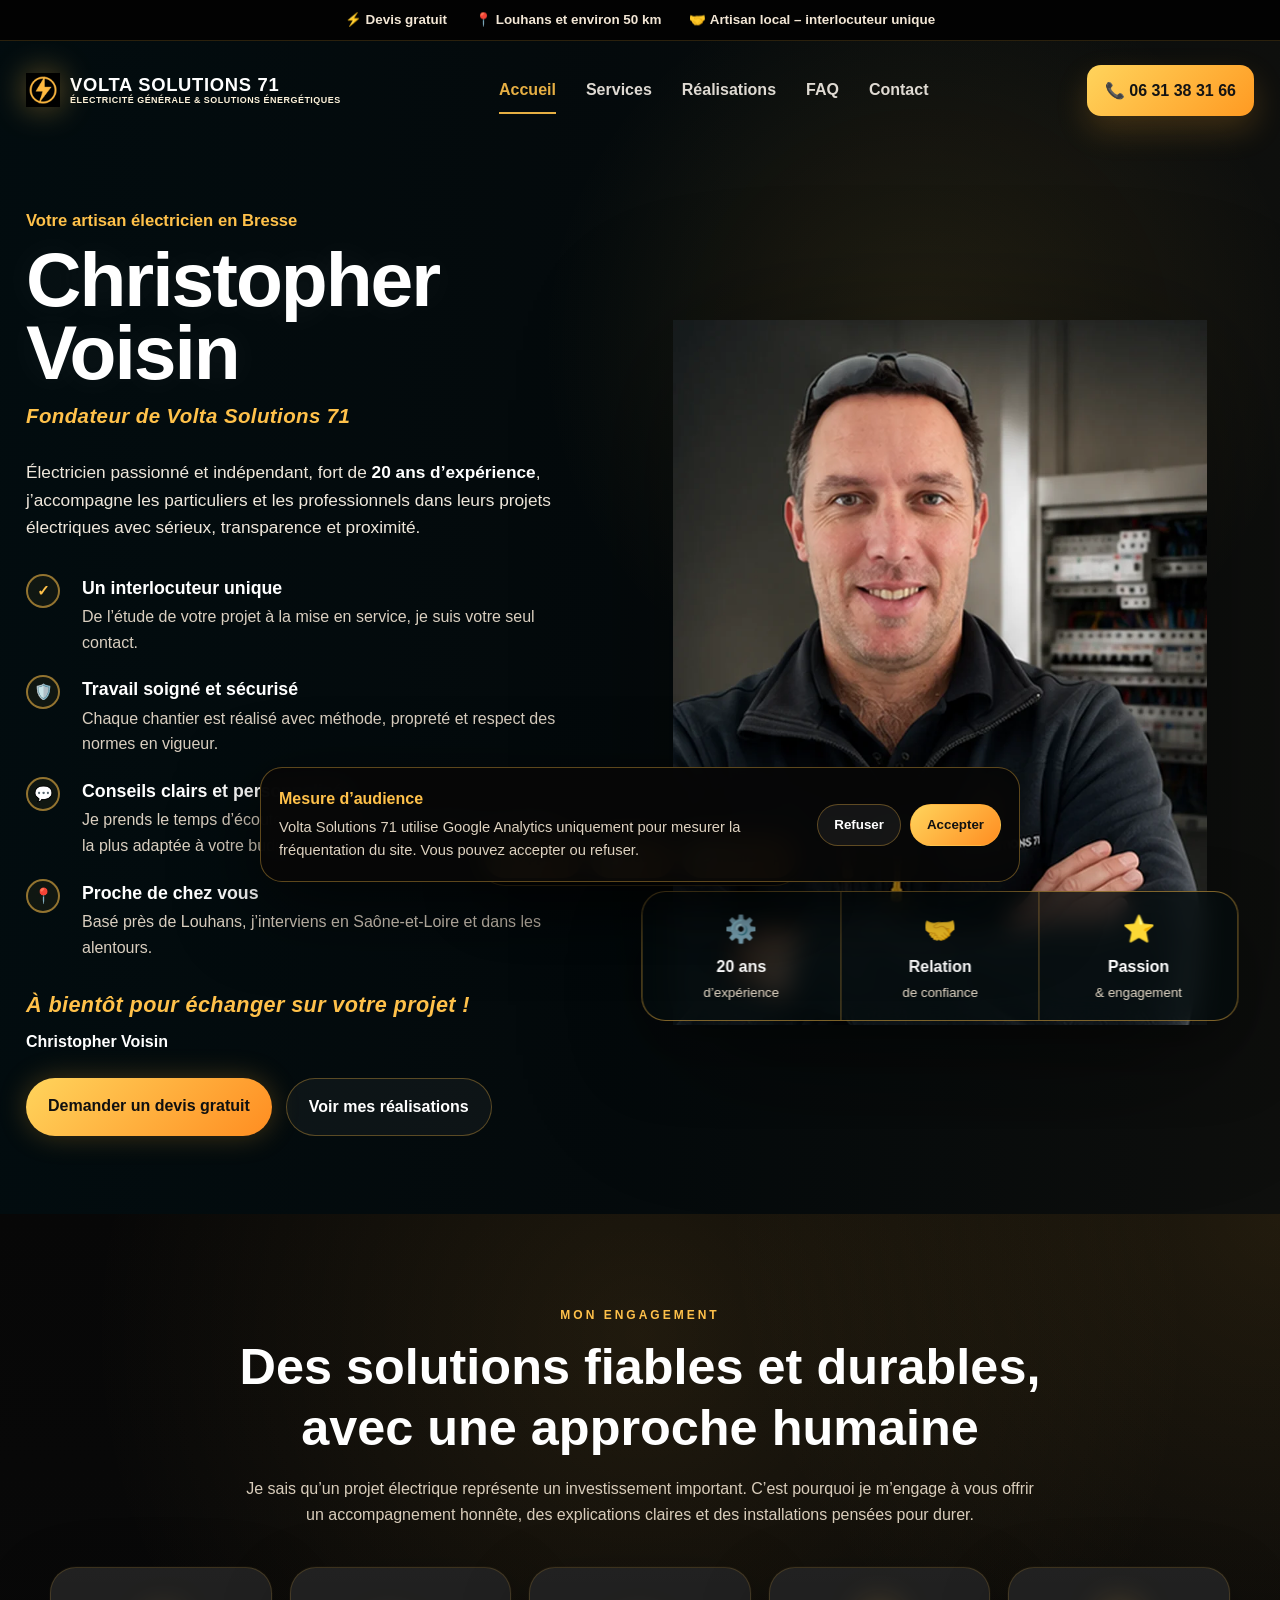
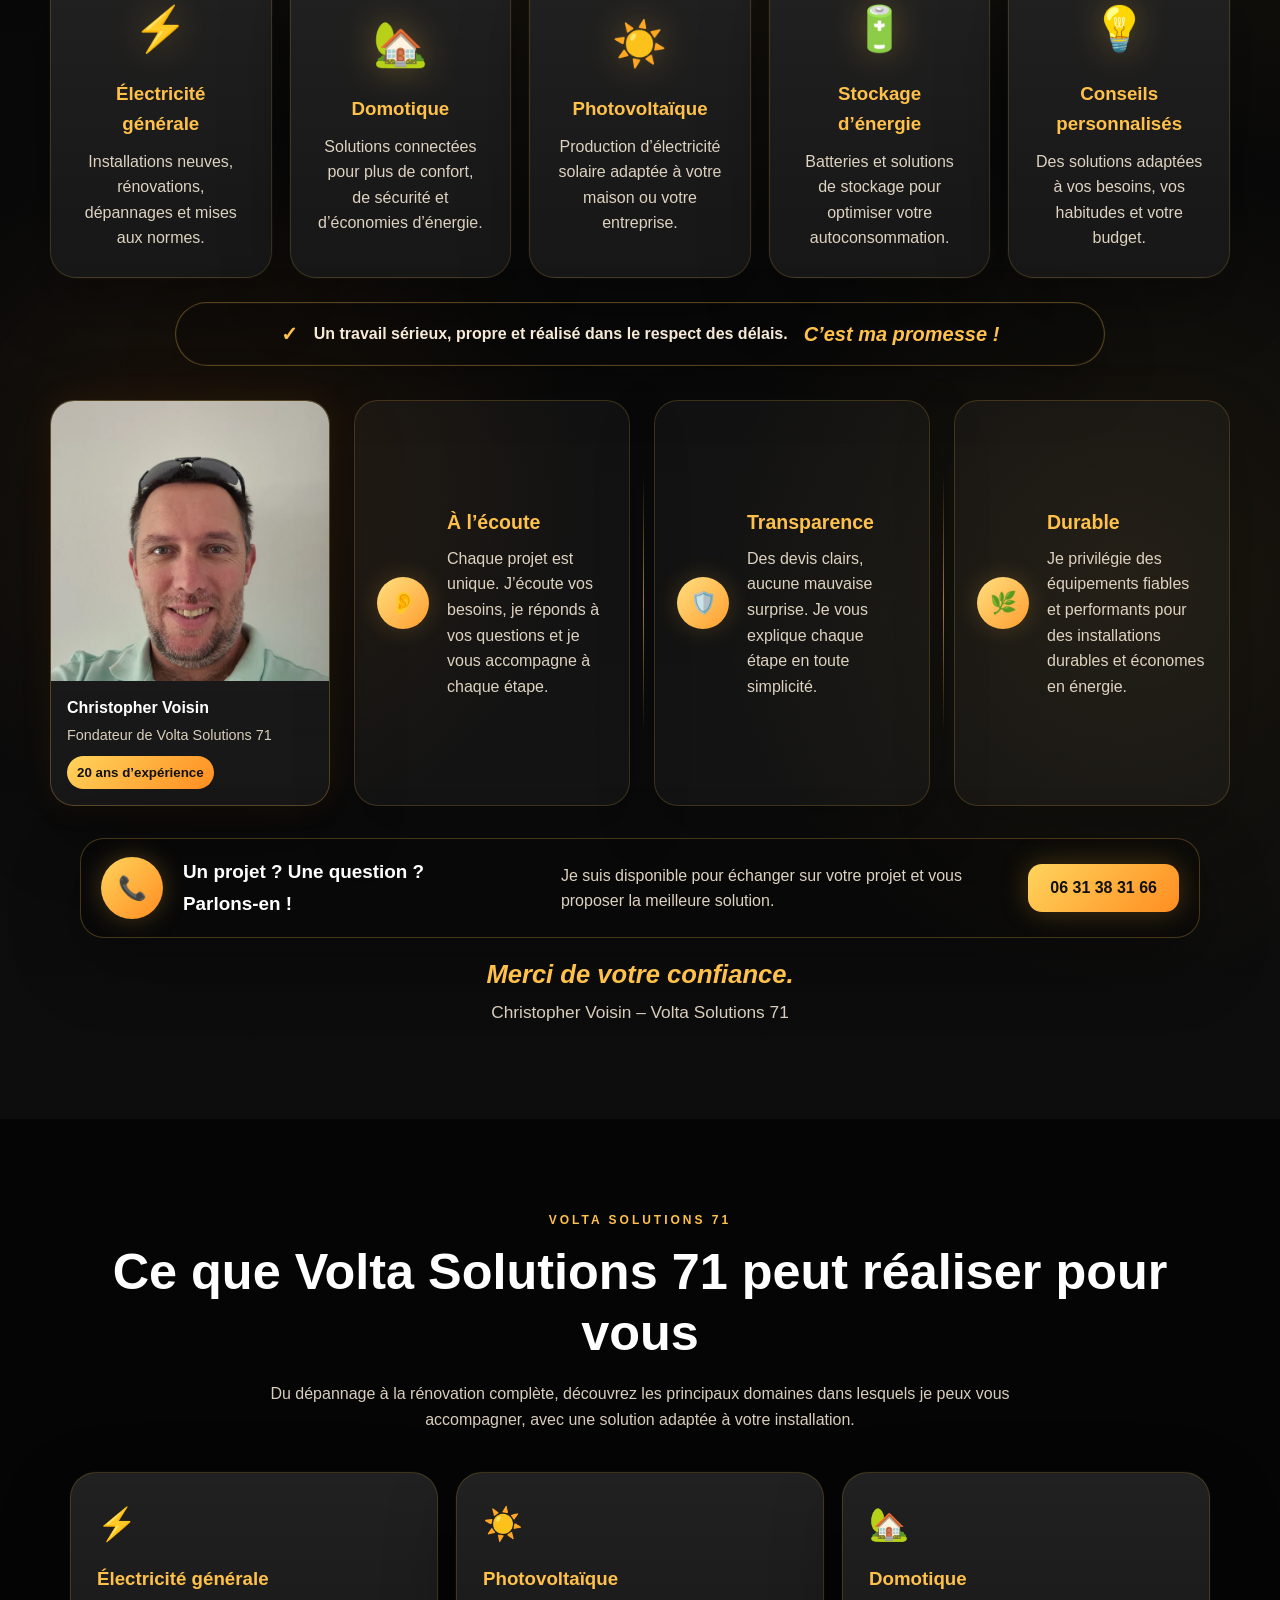
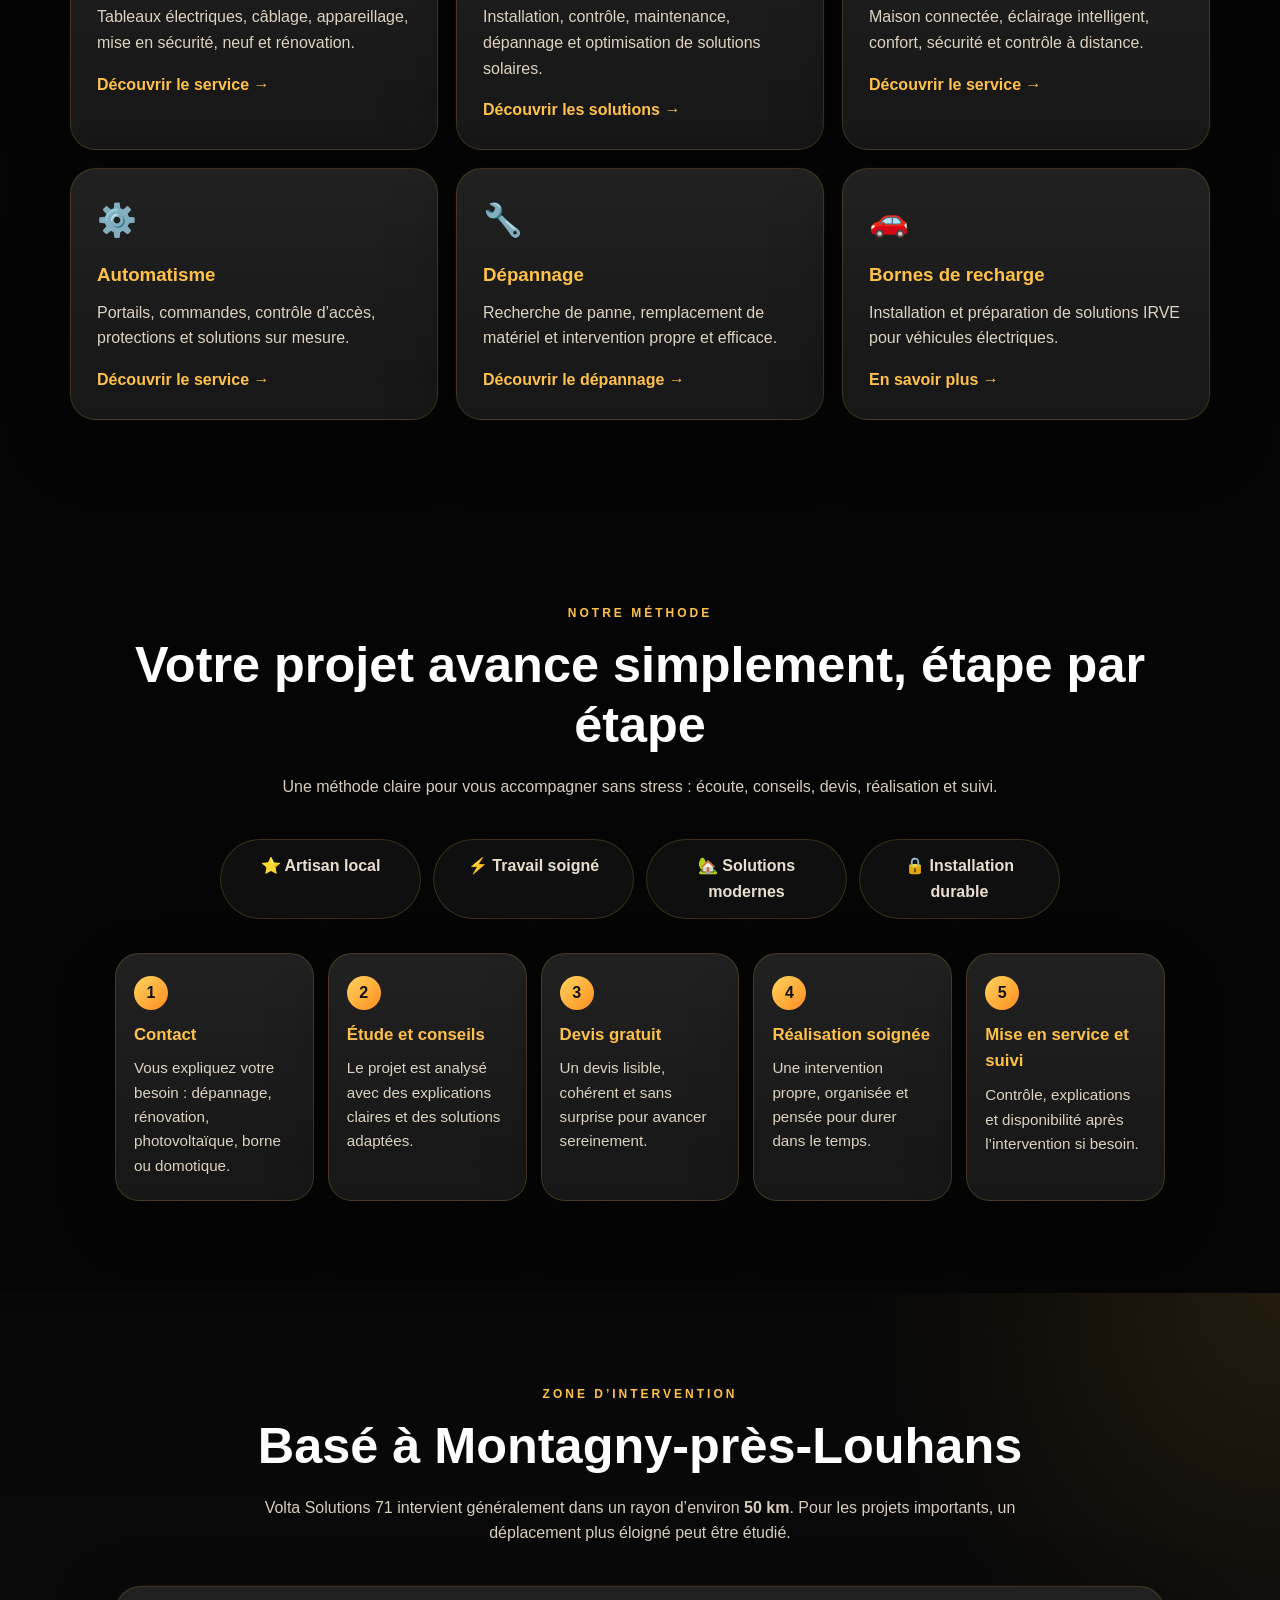
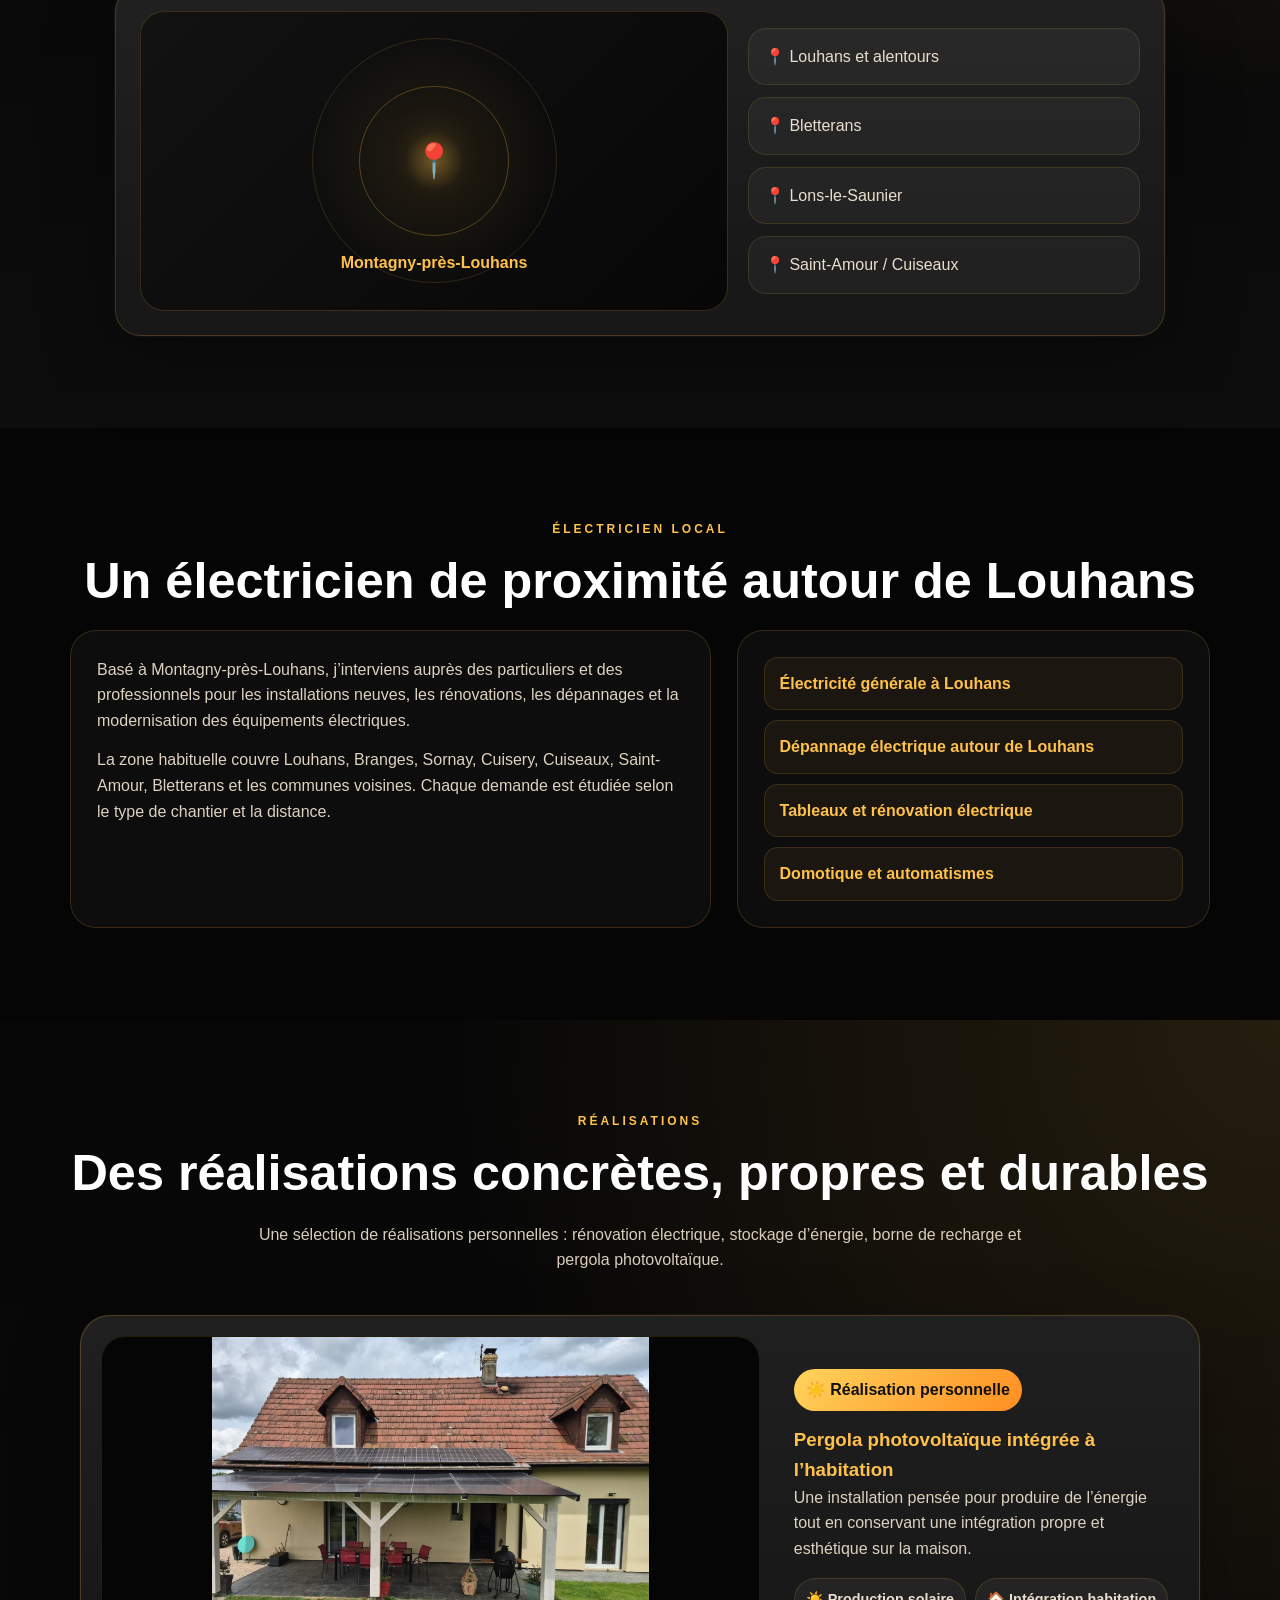
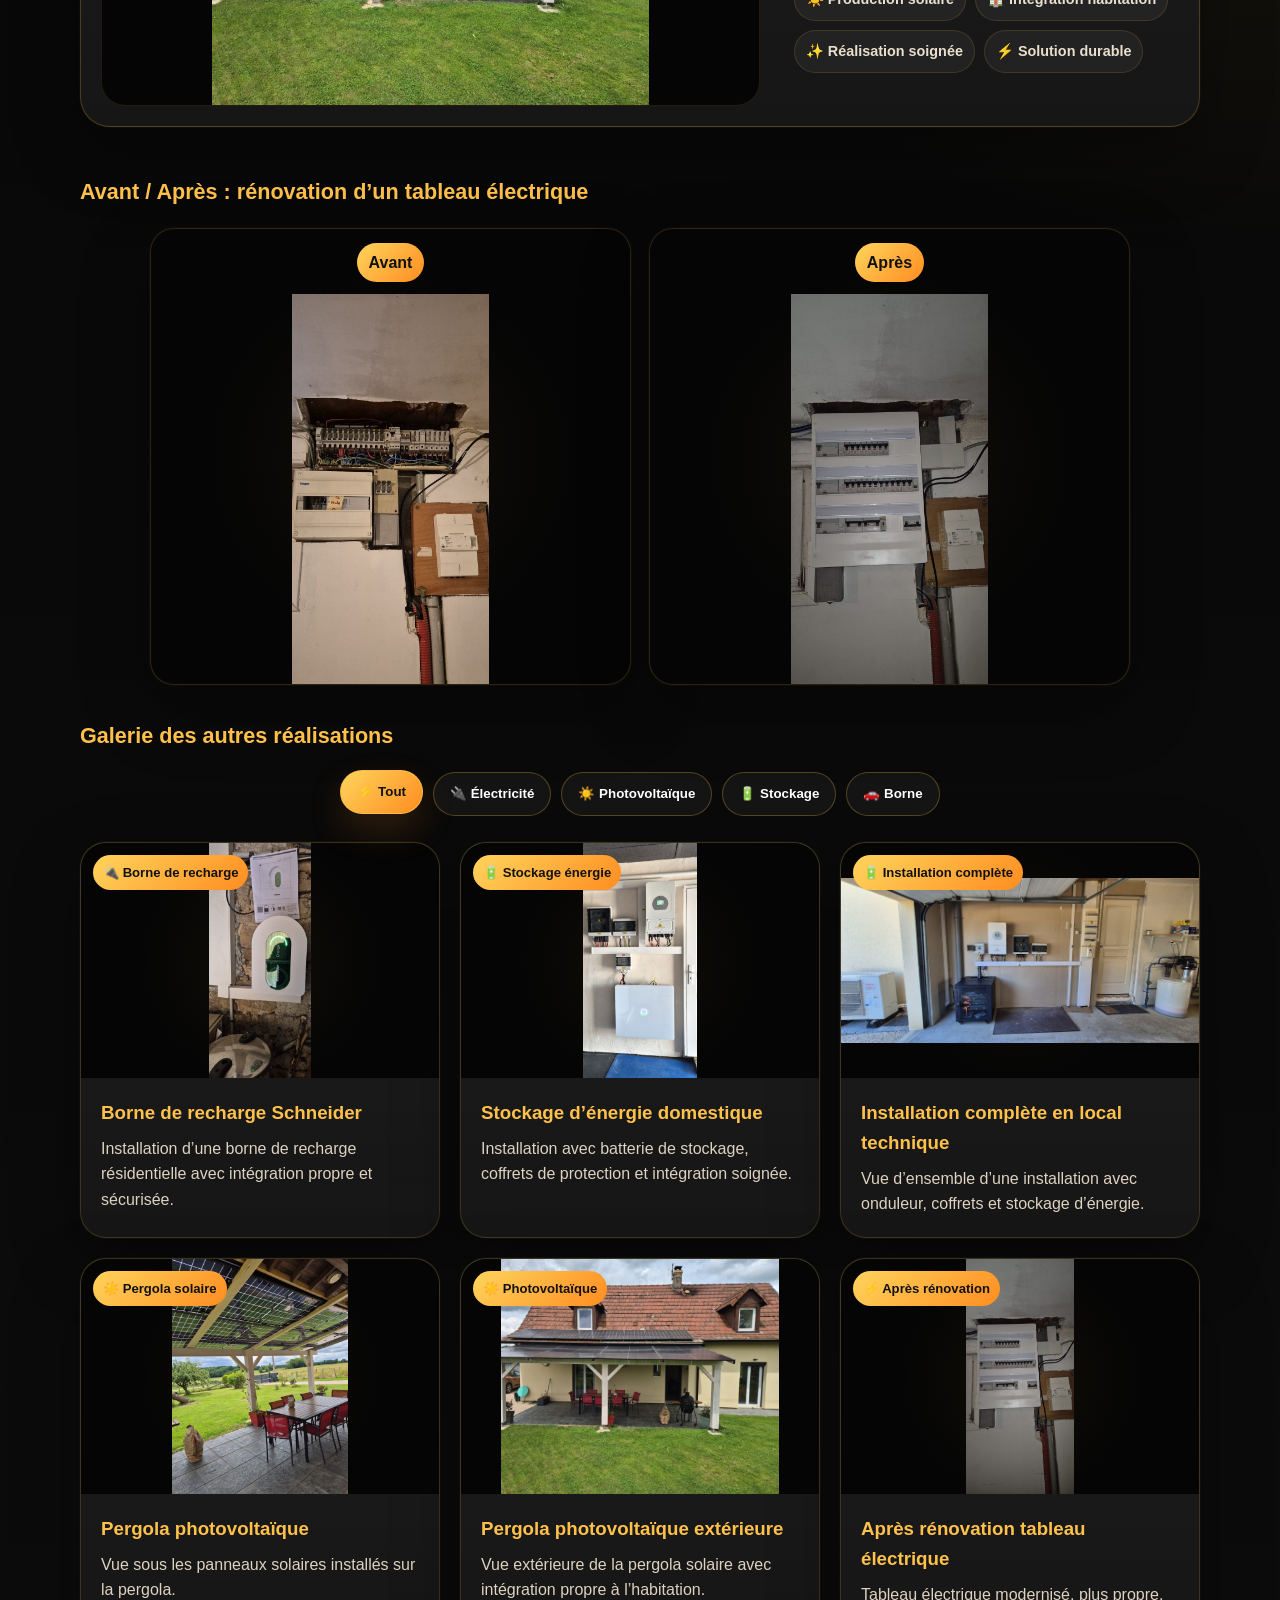
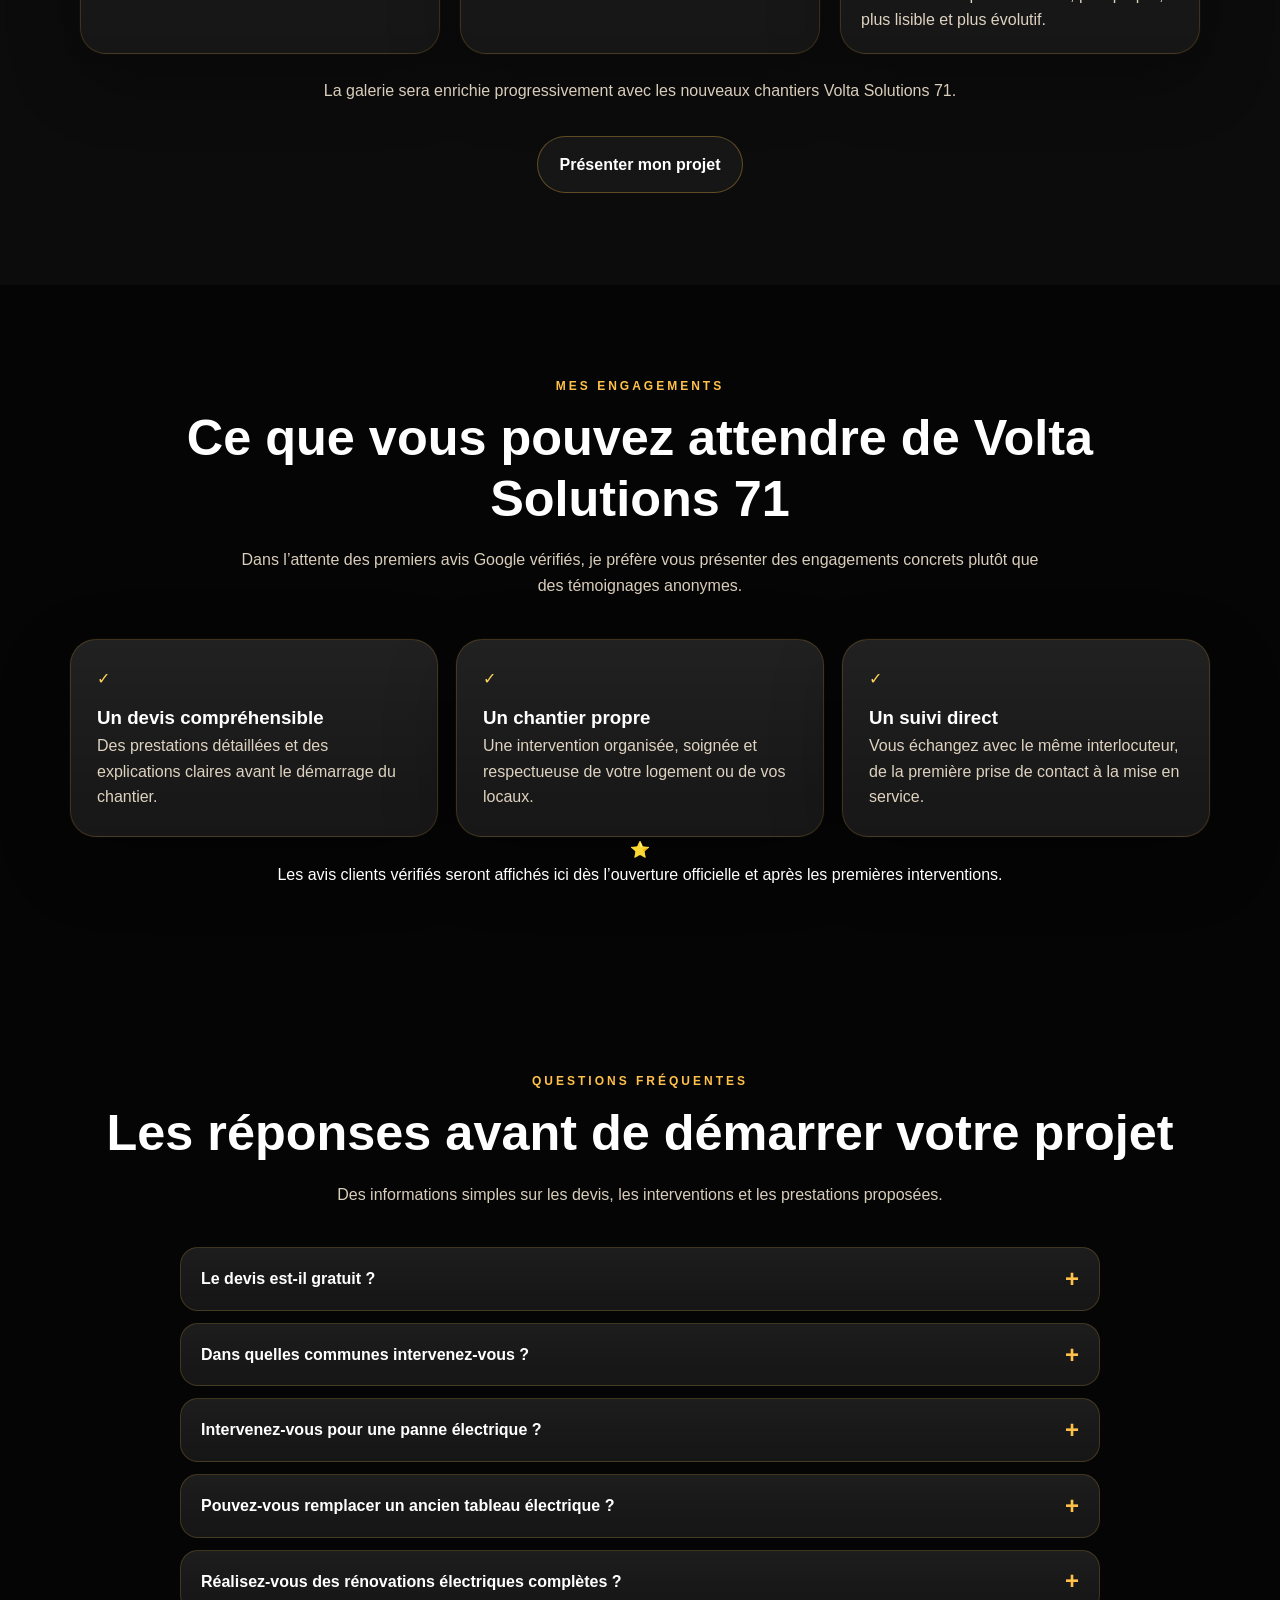
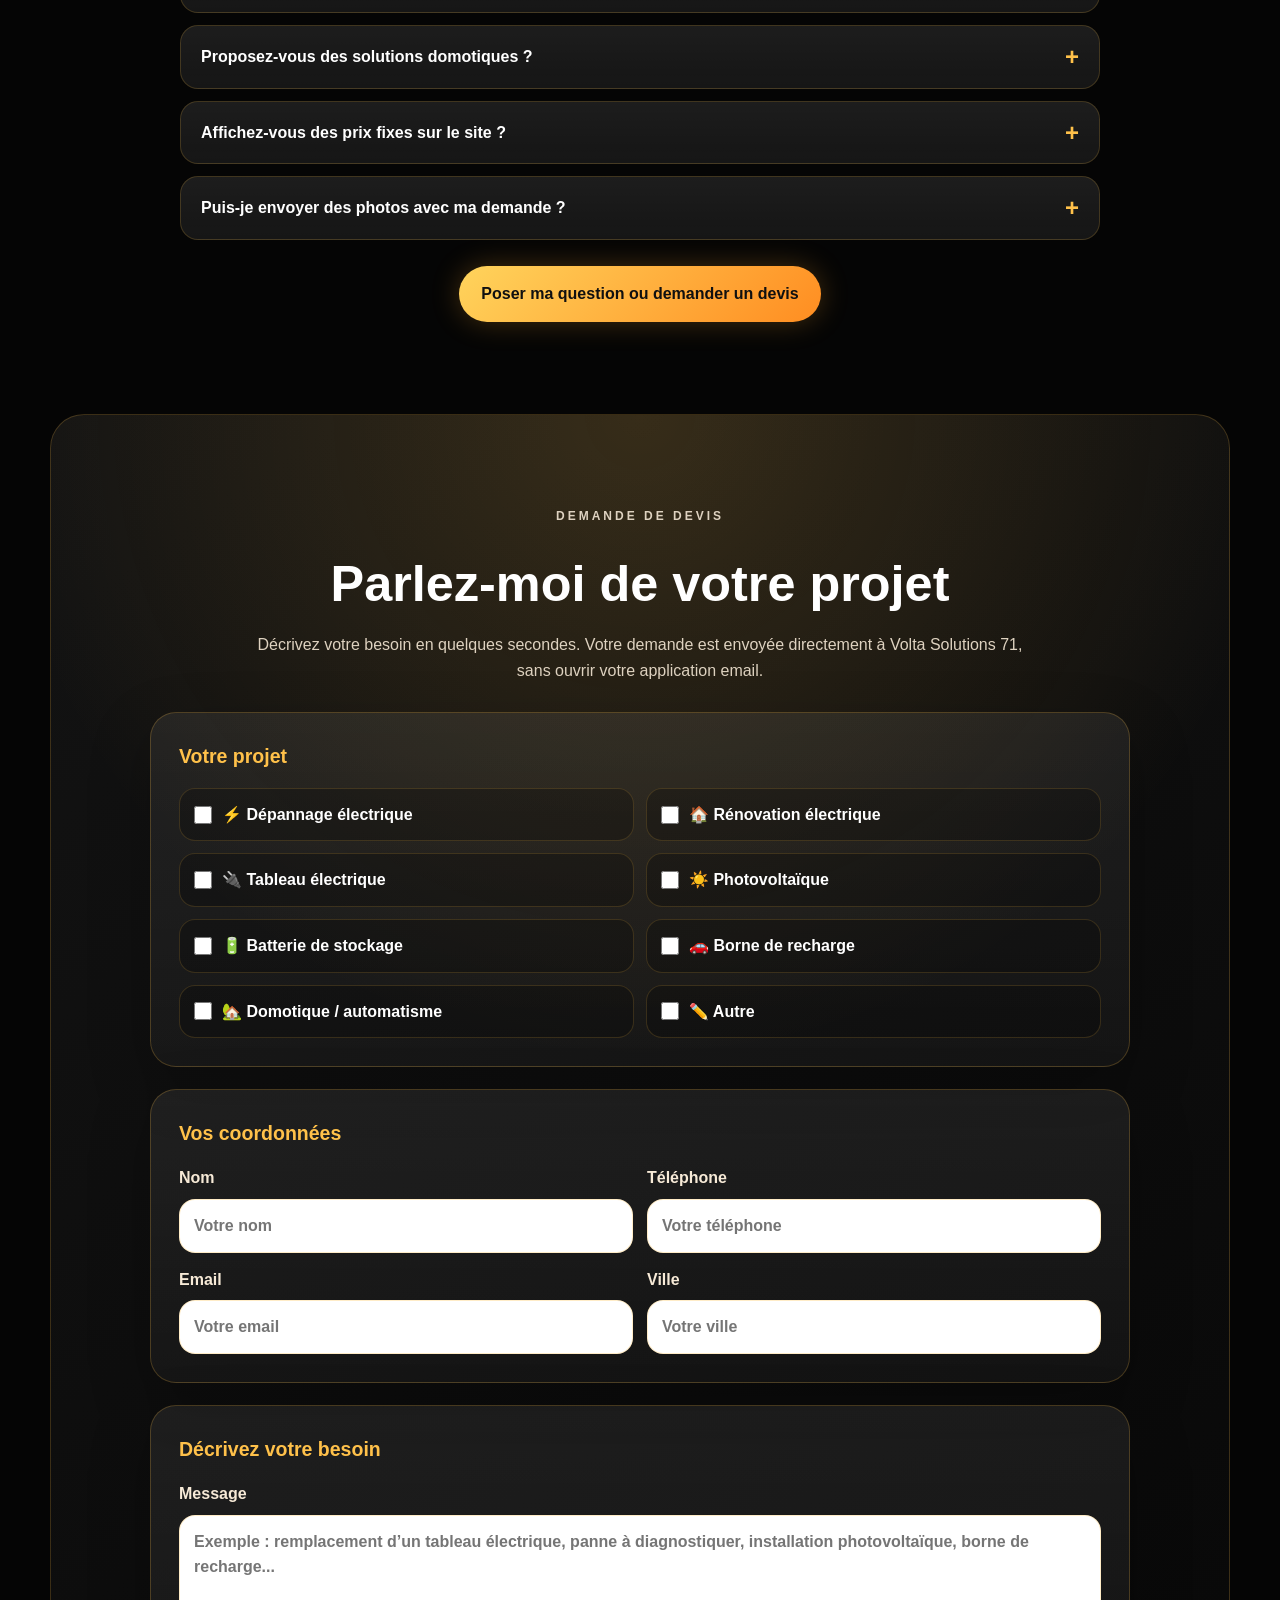
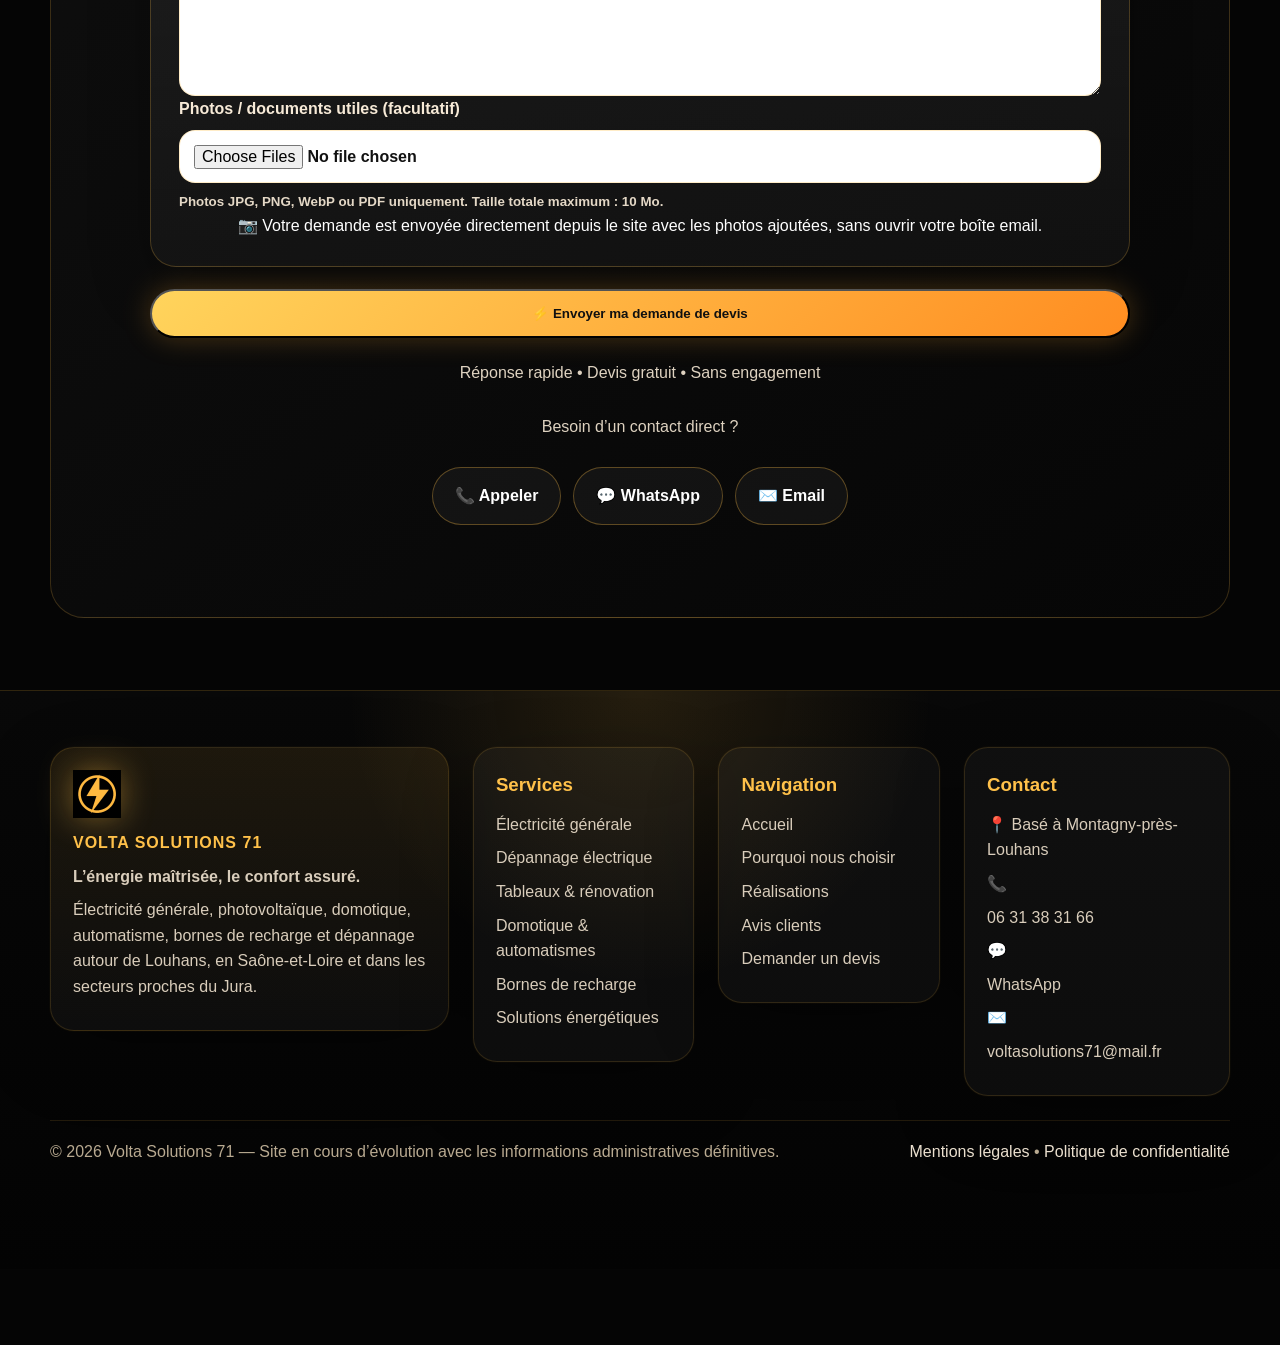
==== index.html @ 7a32e048 "V5.5" ====
<!DOCTYPE html>

<html lang="fr">
<head>

<meta charset="utf-8"/>
<meta content="width=device-width, initial-scale=1.0" name="viewport"/>
<title>Électricien à Louhans | Volta Solutions 71</title>
<meta content="Volta Solutions 71, artisan électricien près de Louhans : dépannage, rénovation, tableaux électriques, domotique, automatismes et solutions énergétiques. Devis gratuit dans un rayon d’environ 50 km." name="description"/>
<link href="https://voltasolutions71.fr/" rel="canonical"/>
<meta content="index, follow" name="robots"/>

<meta content="Christopher Voisin - Volta Solutions 71" name="author"/>
<meta content="Volta Solutions 71 | Électricien à Louhans, photovoltaïque, domotique &amp; IRVE" property="og:title"/>
<meta content="Électricité générale, dépannage, photovoltaïque, stockage d’énergie, domotique et bornes de recharge autour de Louhans, en Saône-et-Loire et secteurs proches du Jura." property="og:description"/>
<meta content="website" property="og:type"/>
<meta content="https://voltasolutions71.fr/" property="og:url"/>
<meta content="https://voltasolutions71.fr/favicon.png" property="og:image"/>
<meta content="summary_large_image" name="twitter:card"/>
<meta content="Volta Solutions 71 | Électricien à Louhans" name="twitter:title"/>
<meta content="Électricité générale, dépannage, photovoltaïque, domotique et bornes de recharge IRVE en Saône-et-Loire." name="twitter:description"/>

<link href="favicon.png" rel="icon" type="image/png"/>
<link href="style.css" rel="stylesheet"/>
<!-- Google tag (gtag.js) - Consent Mode v2 -->
<script>
    window.dataLayer = window.dataLayer || [];
    function gtag(){dataLayer.push(arguments);}
    gtag('consent', 'default', {
      'analytics_storage': 'denied',
      'ad_storage': 'denied',
      'ad_user_data': 'denied',
      'ad_personalization': 'denied',
      'wait_for_update': 500
    });
  </script>
<script async="" src="https://www.googletagmanager.com/gtag/js?id=G-HGPQYC1PJX"></script>
<script>
    gtag('js', new Date());
    gtag('config', 'G-HGPQYC1PJX', { 'anonymize_ip': true });
  </script>
<script type="application/ld+json">{
  "@context": "https://schema.org",
  "@graph": [
    {
      "@type": "WebSite",
      "@id": "https://voltasolutions71.fr/#website",
      "url": "https://voltasolutions71.fr/",
      "name": "Volta Solutions 71",
      "inLanguage": "fr-FR"
    },
    {
      "@type": "Electrician",
      "@id": "https://voltasolutions71.fr/#business",
      "name": "Volta Solutions 71",
      "url": "https://voltasolutions71.fr/",
      "image": "https://voltasolutions71.fr/favicon.png",
      "logo": "https://voltasolutions71.fr/favicon.png",
      "founder": {
        "@type": "Person",
        "name": "Christopher Voisin"
      },
      "description": "Artisan électricien basé à Montagny-près-Louhans, spécialisé en électricité générale, dépannage, rénovation, tableaux électriques, domotique, automatismes et solutions énergétiques.",
      "telephone": "+33631383166",
      "email": "voltasolutions71@mail.fr",
      "priceRange": "€€",
      "address": {
        "@type": "PostalAddress",
        "streetAddress": "305 chemin de la Ripe Pageault",
        "postalCode": "71500",
        "addressLocality": "Montagny-près-Louhans",
        "addressRegion": "Bourgogne-Franche-Comté",
        "addressCountry": "FR"
      },
      "areaServed": [
        {
          "@type": "City",
          "name": "Louhans"
        },
        {
          "@type": "City",
          "name": "Montagny-près-Louhans"
        },
        {
          "@type": "City",
          "name": "Branges"
        },
        {
          "@type": "City",
          "name": "Sornay"
        },
        {
          "@type": "City",
          "name": "Cuisery"
        },
        {
          "@type": "City",
          "name": "Cuiseaux"
        },
        {
          "@type": "City",
          "name": "Saint-Amour"
        },
        {
          "@type": "City",
          "name": "Bletterans"
        }
      ],
      "knowsAbout": [
        "Électricité générale",
        "Dépannage électrique",
        "Rénovation électrique",
        "Tableau électrique",
        "Domotique",
        "Automatisme",
        "Solutions énergétiques"
      ]
    }
  ]
}</script><script type="application/ld+json">{
  "@context": "https://schema.org",
  "@type": "FAQPage",
  "mainEntity": [
    {
      "@type": "Question",
      "name": "Le devis est-il gratuit ?",
      "acceptedAnswer": {
        "@type": "Answer",
        "text": "Oui. Après un premier échange et, lorsque c’est nécessaire, une visite sur place, je prépare un devis détaillé et sans engagement."
      }
    },
    {
      "@type": "Question",
      "name": "Dans quelles communes intervenez-vous ?",
      "acceptedAnswer": {
        "@type": "Answer",
        "text": "Je suis basé à Montagny-près-Louhans et j’interviens généralement dans un rayon d’environ 50 km, notamment vers Louhans, Branges, Sornay, Cuisery, Cuiseaux, Saint-Amour et Bletterans."
      }
    },
    {
      "@type": "Question",
      "name": "Intervenez-vous pour une panne électrique ?",
      "acceptedAnswer": {
        "@type": "Answer",
        "text": "Oui, selon mes disponibilités et la nature de la panne. Un premier échange téléphonique permet de comprendre la situation et de définir le niveau d’urgence."
      }
    },
    {
      "@type": "Question",
      "name": "Pouvez-vous remplacer un ancien tableau électrique ?",
      "acceptedAnswer": {
        "@type": "Answer",
        "text": "Oui. Le remplacement est précédé d’un contrôle de l’installation afin d’identifier les protections, circuits et éventuelles anomalies à traiter."
      }
    },
    {
      "@type": "Question",
      "name": "Réalisez-vous des rénovations électriques complètes ?",
      "acceptedAnswer": {
        "@type": "Answer",
        "text": "Oui, pour une maison, un appartement ou des locaux professionnels. Le projet peut inclure le tableau, les circuits, l’éclairage, les prises et les équipements de commande."
      }
    },
    {
      "@type": "Question",
      "name": "Proposez-vous des solutions domotiques ?",
      "acceptedAnswer": {
        "@type": "Answer",
        "text": "Oui. Les solutions sont choisies selon vos besoins : éclairage, volets, chauffage, sécurité, contrôle à distance ou automatismes."
      }
    },
    {
      "@type": "Question",
      "name": "Affichez-vous des prix fixes sur le site ?",
      "acceptedAnswer": {
        "@type": "Answer",
        "text": "Non, car le coût dépend de l’état de l’installation, de l’accessibilité, du matériel choisi et du temps nécessaire. Le devis permet d’obtenir un montant précis et adapté au chantier."
      }
    },
    {
      "@type": "Question",
      "name": "Puis-je envoyer des photos avec ma demande ?",
      "acceptedAnswer": {
        "@type": "Answer",
        "text": "Oui. Le formulaire permet de joindre des photos ou un PDF afin de faciliter la première analyse de votre projet."
      }
    }
  ]
}</script></head>
<body><div aria-label="Informations utiles" class="top-trust-strip"><span>⚡ Devis gratuit</span><span>📍 Louhans et environ 50 km</span><span>🤝 Artisan local – interlocuteur unique</span></div>
<header class="hero hero-human" id="accueil">
<nav class="navbar navbar-human">
<a aria-label="Accueil Volta Solutions 71" class="brand-link brand-human" href="#accueil">
<img alt="" class="nav-logo" src="favicon.png"/>
<span>
<strong>Volta Solutions 71</strong>
<small>Électricité générale &amp; solutions énergétiques</small>
</span>
</a>
<div aria-label="Navigation principale" class="nav-menu"><a class="active" href="#accueil">Accueil</a><a href="#services">Services</a><a href="#realisations">Réalisations</a><a href="#faq">FAQ</a><a href="#devis">Contact</a></div>
<a class="nav-phone" href="tel:0631383166">📞 06 31 38 31 66</a>
</nav>
<div class="hero-human-grid">
<div class="hero-human-text">
<p class="hero-kicker">Votre artisan électricien en Bresse</p>
<h1 class="hero-title"><span>Christopher</span> <span>Voisin</span></h1>
<p class="hero-signature">Fondateur de Volta Solutions 71</p>
<p class="hero-intro">
        Électricien passionné et indépendant, fort de <strong>20 ans d’expérience</strong>, j’accompagne
        les particuliers et les professionnels dans leurs projets électriques avec sérieux, transparence et proximité.
      </p>
<div class="hero-points">
<article>
<span>✓</span>
<div>
<h3>Un interlocuteur unique</h3>
<p>De l’étude de votre projet à la mise en service, je suis votre seul contact.</p>
</div>
</article>
<article>
<span>🛡️</span>
<div>
<h3>Travail soigné et sécurisé</h3>
<p>Chaque chantier est réalisé avec méthode, propreté et respect des normes en vigueur.</p>
</div>
</article>
<article>
<span>💬</span>
<div>
<h3>Conseils clairs et personnalisés</h3>
<p>Je prends le temps d’écouter vos besoins et de proposer la solution la plus adaptée à votre budget.</p>
</div>
</article>
<article>
<span>📍</span>
<div>
<h3>Proche de chez vous</h3>
<p>Basé près de Louhans, j’interviens en Saône-et-Loire et dans les alentours.</p>
</div>
</article>
</div>
<p class="hero-handwritten">À bientôt pour échanger sur votre projet !</p>
<strong class="hero-name">Christopher Voisin</strong>
<div class="hero-buttons hero-buttons-human">
<a class="btn primary" href="#devis">Demander un devis gratuit</a>
<a class="btn secondary" href="#realisations">Voir mes réalisations</a>
</div>
</div>
<div aria-label="Photo de Christopher Voisin, fondateur de Volta Solutions 71" class="hero-human-visual">
<picture>
<source srcset="christopher-voisin-pro.webp" type="image/webp"/>
<img alt="Christopher Voisin, électricien et fondateur de Volta Solutions 71" src="christopher-voisin-pro.jpg"/>
</picture>
<div class="hero-stats">
<div><span>⚙️</span><strong>20 ans</strong><small>d’expérience</small></div>
<div><span>🤝</span><strong>Relation</strong><small>de confiance</small></div>
<div><span>⭐</span><strong>Passion</strong><small>&amp; engagement</small></div>
</div>
</div>
</div>
</header>
<main>
<section class="section why-section engagement-section" id="pourquoi">
<p class="section-kicker">Mon engagement</p>
<h2>Des solutions fiables et durables,<br/>avec une approche humaine</h2>
<p class="section-text">
    Je sais qu’un projet électrique représente un investissement important. C’est pourquoi je m’engage à vous offrir un accompagnement honnête, des explications claires et des installations pensées pour durer.
  </p>
<div class="why-grid engagement-services">
<article class="why-card">
<span>⚡</span>
<h3>Électricité générale</h3>
<p>Installations neuves, rénovations, dépannages et mises aux normes.</p>
</article>
<article class="why-card">
<span>🏡</span>
<h3>Domotique</h3>
<p>Solutions connectées pour plus de confort, de sécurité et d’économies d’énergie.</p>
</article>
<article class="why-card">
<span>☀️</span>
<h3>Photovoltaïque</h3>
<p>Production d’électricité solaire adaptée à votre maison ou votre entreprise.</p>
</article>
<article class="why-card">
<span>🔋</span>
<h3>Stockage d’énergie</h3>
<p>Batteries et solutions de stockage pour optimiser votre autoconsommation.</p>
</article>
<article class="why-card">
<span>💡</span>
<h3>Conseils personnalisés</h3>
<p>Des solutions adaptées à vos besoins, vos habitudes et votre budget.</p>
</article>
</div>
<div class="engagement-promise">
<span>✓</span>
<strong>Un travail sérieux, propre et réalisé dans le respect des délais.</strong>
<em>C’est ma promesse !</em>
</div>
<div class="engagement-human-row">
<figure class="engagement-photo-card">
<picture>
<source srcset="christopher-voisin-engagement.webp" type="image/webp"/>
<img alt="Christopher Voisin, fondateur de Volta Solutions 71" loading="lazy" src="christopher-voisin-engagement.jpg"/>
</picture>
<figcaption>
<strong>Christopher Voisin</strong>
<span>Fondateur de Volta Solutions 71</span>
<small>20 ans d’expérience</small>
</figcaption>
</figure>
<article class="engagement-value">
<span>👂</span>
<div>
<h3>À l’écoute</h3>
<p>Chaque projet est unique. J’écoute vos besoins, je réponds à vos questions et je vous accompagne à chaque étape.</p>
</div>
</article>
<article class="engagement-value">
<span>🛡️</span>
<div>
<h3>Transparence</h3>
<p>Des devis clairs, aucune mauvaise surprise. Je vous explique chaque étape en toute simplicité.</p>
</div>
</article>
<article class="engagement-value">
<span>🌿</span>
<div>
<h3>Durable</h3>
<p>Je privilégie des équipements fiables et performants pour des installations durables et économes en énergie.</p>
</div>
</article>
</div>
<div class="engagement-cta">
<div class="engagement-call-icon">📞</div>
<div class="engagement-cta-title">
<strong>Un projet ? Une question ?</strong>
<span>Parlons-en !</span>
</div>
<p>Je suis disponible pour échanger sur votre projet et vous proposer la meilleure solution.</p>
<a href="tel:0631383166">06 31 38 31 66</a>
</div>
<p class="engagement-signature"><em>Merci de votre confiance.</em><br/><span>Christopher Voisin – Volta Solutions 71</span></p>
</section>
<section class="section" id="services">
<p class="section-kicker">Volta Solutions 71</p>
<h2>Ce que Volta Solutions 71 peut réaliser pour vous</h2>
<p class="section-text">
    Du dépannage à la rénovation complète, découvrez les principaux domaines dans lesquels je peux vous accompagner, avec une solution adaptée à votre installation.
  </p>
<div class="cards">
<article class="card">
<span>⚡</span>
<h3>Électricité générale</h3>
<p>Tableaux électriques, câblage, appareillage, mise en sécurité, neuf et rénovation.</p>
<a class="card-link js-track-service" href="electricite-generale-louhans.html">Découvrir le service →</a></article>
<article class="card">
<span>☀️</span>
<h3>Photovoltaïque</h3>
<p>Installation, contrôle, maintenance, dépannage et optimisation de solutions solaires.</p>
<a class="card-link js-track-service" href="solutions-energetiques-louhans.html">Découvrir les solutions →</a></article>
<article class="card">
<span>🏡</span>
<h3>Domotique</h3>
<p>Maison connectée, éclairage intelligent, confort, sécurité et contrôle à distance.</p>
<a class="card-link js-track-service" href="domotique-automatisme-louhans.html">Découvrir le service →</a></article>
<article class="card">
<span>⚙️</span>
<h3>Automatisme</h3>
<p>Portails, commandes, contrôle d’accès, protections et solutions sur mesure.</p>
<a class="card-link js-track-service" href="domotique-automatisme-louhans.html">Découvrir le service →</a></article>
<article class="card">
<span>🔧</span>
<h3>Dépannage</h3>
<p>Recherche de panne, remplacement de matériel et intervention propre et efficace.</p>
<a class="card-link js-track-service" href="depannage-electrique-louhans.html">Découvrir le dépannage →</a></article>
<article class="card">
<span>🚗</span>
<h3>Bornes de recharge</h3>
<p>Installation et préparation de solutions IRVE pour véhicules électriques.</p>
<a class="card-link js-track-service" href="borne-recharge-louhans.html">En savoir plus →</a></article>
</div>
</section>
<section class="section method-section method-premium" id="methode">
<p class="section-kicker">Notre méthode</p>
<h2>Votre projet avance simplement, étape par étape</h2>
<p class="section-text">
    Une méthode claire pour vous accompagner sans stress : écoute, conseils, devis, réalisation et suivi.
  </p>
<div class="method-highlights">
<div>⭐ Artisan local</div>
<div>⚡ Travail soigné</div>
<div>🏡 Solutions modernes</div>
<div>🔒 Installation durable</div>
</div>
<div class="timeline">
<article class="timeline-step">
<span>1</span>
<div>
<h3>Contact</h3>
<p>Vous expliquez votre besoin : dépannage, rénovation, photovoltaïque, borne ou domotique.</p>
</div>
</article>
<article class="timeline-step">
<span>2</span>
<div>
<h3>Étude et conseils</h3>
<p>Le projet est analysé avec des explications claires et des solutions adaptées.</p>
</div>
</article>
<article class="timeline-step">
<span>3</span>
<div>
<h3>Devis gratuit</h3>
<p>Un devis lisible, cohérent et sans surprise pour avancer sereinement.</p>
</div>
</article>
<article class="timeline-step">
<span>4</span>
<div>
<h3>Réalisation soignée</h3>
<p>Une intervention propre, organisée et pensée pour durer dans le temps.</p>
</div>
</article>
<article class="timeline-step">
<span>5</span>
<div>
<h3>Mise en service et suivi</h3>
<p>Contrôle, explications et disponibilité après l’intervention si besoin.</p>
</div>
</article>
</div>
</section>
<section class="section zone-section" id="zone">
<p class="section-kicker">Zone d’intervention</p>
<h2>Basé à Montagny-près-Louhans</h2>
<p class="section-text">
    Volta Solutions 71 intervient généralement dans un rayon d’environ <strong>50 km</strong>.
    Pour les projets importants, un déplacement plus éloigné peut être étudié.
  </p>
<div class="zone-card">
<div class="zone-map">
<div class="zone-ring ring-1"></div>
<div class="zone-ring ring-2"></div>
<div class="zone-pin">📍</div>
<div class="zone-center">Montagny-près-Louhans</div>
</div>
<div class="zone-list">
<div>📍 Louhans et alentours</div>
<div>📍 Bletterans</div>
<div>📍 Lons-le-Saunier</div>
<div>📍 Saint-Amour / Cuiseaux</div>
</div>
</div>
</section>
<section aria-labelledby="local-title" class="section local-seo-section">
<p class="section-kicker">Électricien local</p>
<h2 id="local-title">Un électricien de proximité autour de Louhans</h2>
<div class="local-seo-grid">
<div>
<p>Basé à Montagny-près-Louhans, j’interviens auprès des particuliers et des professionnels pour les installations neuves, les rénovations, les dépannages et la modernisation des équipements électriques.</p>
<p>La zone habituelle couvre Louhans, Branges, Sornay, Cuisery, Cuiseaux, Saint-Amour, Bletterans et les communes voisines. Chaque demande est étudiée selon le type de chantier et la distance.</p>
</div>
<div class="local-links">
<a href="electricite-generale-louhans.html">Électricité générale à Louhans</a>
<a href="depannage-electrique-louhans.html">Dépannage électrique autour de Louhans</a>
<a href="tableau-renovation-electrique-louhans.html">Tableaux et rénovation électrique</a>
<a href="domotique-automatisme-louhans.html">Domotique et automatismes</a>
</div>
</div>
</section>

<section class="section realisations realisations-premium" id="realisations">
<p class="section-kicker">Réalisations</p>
<h2>Des réalisations concrètes, propres et durables</h2>
<p class="section-text">
    Une sélection de réalisations personnelles : rénovation électrique, stockage d’énergie,
    borne de recharge et pergola photovoltaïque.
  </p>
<div class="featured-realisation">
<div class="featured-image">
<img alt="Pergola photovoltaïque extérieure" loading="lazy" src="realisation-pergola-exterieur.jpg">
</img></div>
<div class="featured-text">
<span class="featured-badge">☀️ Réalisation personnelle</span>
<h3>Pergola photovoltaïque intégrée à l’habitation</h3>
<p>
        Une installation pensée pour produire de l’énergie tout en conservant une intégration propre
        et esthétique sur la maison.
      </p>
<div class="featured-points">
<span>☀️ Production solaire</span>
<span>🏠 Intégration habitation</span>
<span>✨ Réalisation soignée</span>
<span>⚡ Solution durable</span>
</div>
</div>
</div>
<h3 class="before-after-title">Avant / Après : rénovation d’un tableau électrique</h3>
<div class="before-after before-after-clean">
<a class="before-after-item lightbox-trigger" data-category="electricite" data-full="realisation-tableau-avant.jpg" data-title="Avant rénovation tableau électrique" href="realisation-tableau-avant.jpg">
<span>Avant</span>
<img alt="Ancien tableau électrique avant rénovation" loading="lazy" src="realisation-tableau-avant.jpg"/>
<p>Ancienne installation avant modernisation.</p>
</a>
<a class="before-after-item lightbox-trigger" data-category="electricite" data-full="realisation-tableau-apres.jpg" data-title="Après rénovation tableau électrique" href="realisation-tableau-apres.jpg">
<span>Après</span>
<img alt="Tableau électrique après rénovation" loading="lazy" src="realisation-tableau-apres.jpg"/>
<p>Tableau électrique modernisé, plus propre et plus lisible.</p>
</a>
</div>
<h3 class="gallery-subtitle">Galerie des autres réalisations</h3>
<div aria-label="Filtres des réalisations" class="gallery-filters">
<button class="filter-btn active" data-filter="all" type="button">⚡ Tout</button>
<button class="filter-btn" data-filter="electricite" type="button">🔌 Électricité</button>
<button class="filter-btn" data-filter="photovoltaique" type="button">☀️ Photovoltaïque</button>
<button class="filter-btn" data-filter="stockage" type="button">🔋 Stockage</button>
<button class="filter-btn" data-filter="borne" type="button">🚗 Borne</button>
</div>
<div class="real-grid real-grid-clean premium-filter-grid">
<a class="real-card lightbox-trigger" data-category="borne" data-full="realisation-borne-schneider.jpg" data-title="Borne de recharge Schneider" href="realisation-borne-schneider.jpg">
<div class="real-img-wrap">
<img alt="Borne de recharge Schneider" loading="lazy" src="realisation-borne-schneider.jpg"/>
<span class="real-tag">🔌 Borne de recharge</span>
</div>
<div class="real-content">
<h3>Borne de recharge Schneider</h3>
<p>Installation d’une borne de recharge résidentielle avec intégration propre et sécurisée.</p>
</div>
</a>
<a class="real-card lightbox-trigger" data-category="stockage" data-full="realisation-stockage-deye.jpg" data-title="Stockage d’énergie domestique" href="realisation-stockage-deye.jpg">
<div class="real-img-wrap">
<img alt="Stockage d’énergie domestique" loading="lazy" src="realisation-stockage-deye.jpg"/>
<span class="real-tag">🔋 Stockage énergie</span>
</div>
<div class="real-content">
<h3>Stockage d’énergie domestique</h3>
<p>Installation avec batterie de stockage, coffrets de protection et intégration soignée.</p>
</div>
</a>
<a class="real-card lightbox-trigger" data-category="stockage" data-full="realisation-local-batterie.jpg" data-title="Installation complète en local technique" href="realisation-local-batterie.jpg">
<div class="real-img-wrap">
<img alt="Installation complète en local technique" loading="lazy" src="realisation-local-batterie.jpg"/>
<span class="real-tag">🔋 Installation complète</span>
</div>
<div class="real-content">
<h3>Installation complète en local technique</h3>
<p>Vue d’ensemble d’une installation avec onduleur, coffrets et stockage d’énergie.</p>
</div>
</a>
<a class="real-card lightbox-trigger" data-category="photovoltaique" data-full="realisation-pergola-dessous.jpg" data-title="Pergola photovoltaïque" href="realisation-pergola-dessous.jpg">
<div class="real-img-wrap">
<img alt="Pergola photovoltaïque" loading="lazy" src="realisation-pergola-dessous.jpg"/>
<span class="real-tag">☀️ Pergola solaire</span>
</div>
<div class="real-content">
<h3>Pergola photovoltaïque</h3>
<p>Vue sous les panneaux solaires installés sur la pergola.</p>
</div>
</a>
<a class="real-card lightbox-trigger" data-category="photovoltaique" data-full="realisation-pergola-exterieur.jpg" data-title="Pergola photovoltaïque extérieure" href="realisation-pergola-exterieur.jpg">
<div class="real-img-wrap">
<img alt="Pergola photovoltaïque extérieure" loading="lazy" src="realisation-pergola-exterieur.jpg"/>
<span class="real-tag">☀️ Photovoltaïque</span>
</div>
<div class="real-content">
<h3>Pergola photovoltaïque extérieure</h3>
<p>Vue extérieure de la pergola solaire avec intégration propre à l’habitation.</p>
</div>
</a>
<a class="real-card lightbox-trigger" data-category="electricite" data-full="realisation-tableau-apres.jpg" data-title="Après rénovation tableau électrique" href="realisation-tableau-apres.jpg">
<div class="real-img-wrap">
<img alt="Après rénovation tableau électrique" loading="lazy" src="realisation-tableau-apres.jpg"/>
<span class="real-tag">⚡ Après rénovation</span>
</div>
<div class="real-content">
<h3>Après rénovation tableau électrique</h3>
<p>Tableau électrique modernisé, plus propre, plus lisible et plus évolutif.</p>
</div>
</a>
</div>
<p class="gallery-note">
    La galerie sera enrichie progressivement avec les nouveaux chantiers Volta Solutions 71.
  </p>
<a class="btn secondary gallery-btn" href="#devis">Présenter mon projet</a>
</section>

<section class="section reviews reviews-wow" id="avis">
<p class="section-kicker">Mes engagements</p>
<h2>Ce que vous pouvez attendre de Volta Solutions 71</h2>
<p class="section-text">Dans l’attente des premiers avis Google vérifiés, je préfère vous présenter des engagements concrets plutôt que des témoignages anonymes.</p>
<div class="review-grid review-grid-premium">
<article class="review"><p class="stars">✓</p><h3>Un devis compréhensible</h3><p>Des prestations détaillées et des explications claires avant le démarrage du chantier.</p></article>
<article class="review featured-review"><p class="stars">✓</p><h3>Un chantier propre</h3><p>Une intervention organisée, soignée et respectueuse de votre logement ou de vos locaux.</p></article>
<article class="review"><p class="stars">✓</p><h3>Un suivi direct</h3><p>Vous échangez avec le même interlocuteur, de la première prise de contact à la mise en service.</p></article>
</div>
<div class="review-note"><span>⭐</span><p>Les avis clients vérifiés seront affichés ici dès l’ouverture officielle et après les premières interventions.</p></div>
</section>

<section class="section faq-section" id="faq"><p class="section-kicker">Questions fréquentes</p><h2>Les réponses avant de démarrer votre projet</h2><p class="section-text">Des informations simples sur les devis, les interventions et les prestations proposées.</p><div class="faq-grid"><details class="faq-item"><summary>Le devis est-il gratuit ?</summary><p>Oui. Après un premier échange et, lorsque c’est nécessaire, une visite sur place, je prépare un devis détaillé et sans engagement.</p></details><details class="faq-item"><summary>Dans quelles communes intervenez-vous ?</summary><p>Je suis basé à Montagny-près-Louhans et j’interviens généralement dans un rayon d’environ 50 km, notamment vers Louhans, Branges, Sornay, Cuisery, Cuiseaux, Saint-Amour et Bletterans.</p></details><details class="faq-item"><summary>Intervenez-vous pour une panne électrique ?</summary><p>Oui, selon mes disponibilités et la nature de la panne. Un premier échange téléphonique permet de comprendre la situation et de définir le niveau d’urgence.</p></details><details class="faq-item"><summary>Pouvez-vous remplacer un ancien tableau électrique ?</summary><p>Oui. Le remplacement est précédé d’un contrôle de l’installation afin d’identifier les protections, circuits et éventuelles anomalies à traiter.</p></details><details class="faq-item"><summary>Réalisez-vous des rénovations électriques complètes ?</summary><p>Oui, pour une maison, un appartement ou des locaux professionnels. Le projet peut inclure le tableau, les circuits, l’éclairage, les prises et les équipements de commande.</p></details><details class="faq-item"><summary>Proposez-vous des solutions domotiques ?</summary><p>Oui. Les solutions sont choisies selon vos besoins : éclairage, volets, chauffage, sécurité, contrôle à distance ou automatismes.</p></details><details class="faq-item"><summary>Affichez-vous des prix fixes sur le site ?</summary><p>Non, car le coût dépend de l’état de l’installation, de l’accessibilité, du matériel choisi et du temps nécessaire. Le devis permet d’obtenir un montant précis et adapté au chantier.</p></details><details class="faq-item"><summary>Puis-je envoyer des photos avec ma demande ?</summary><p>Oui. Le formulaire permet de joindre des photos ou un PDF afin de faciliter la première analyse de votre projet.</p></details></div><a class="btn primary faq-cta" href="#devis">Poser ma question ou demander un devis</a></section><section class="section devis devis-smart" id="devis">
<p class="section-kicker">Demande de devis</p>
<h2>Parlez-moi de votre projet</h2>
<p class="section-text">
    Décrivez votre besoin en quelques secondes. Votre demande est envoyée directement
    à Volta Solutions 71, sans ouvrir votre application email.
  </p>
<form action="https://formsubmit.co/" class="quote-form" data-fs-domain="mail.fr" data-fs-user="voltasolutions71" enctype="multipart/form-data" id="quoteForm" method="POST">
<input name="_subject" type="hidden" value="Nouvelle demande de devis - Volta Solutions 71"/>
<input name="_template" type="hidden" value="table"/>
<input name="_autoresponse" type="hidden" value="Bonjour,

Merci pour votre demande de devis.

Votre message a bien été transmis à Volta Solutions 71.
Je reviendrai vers vous dans les meilleurs délais afin d’échanger sur votre projet.

Cordialement,
Christopher Voisin
Volta Solutions 71
06 31 38 31 66"/>
<input name="_replyto" type="hidden" value="email"/>
<input name="_next" type="hidden" value="https://voltasolutions71.fr/?devis=envoye#devis"/>
<input autocomplete="off" name="_honey" style="display:none" tabindex="-1" type="text"/>
<div class="form-block">
<h3>Votre projet</h3>
<div class="project-grid">
<label><input name="projet" type="checkbox" value="Dépannage électrique"/> <span>⚡ Dépannage électrique</span></label>
<label><input name="projet" type="checkbox" value="Rénovation électrique"/> <span>🏠 Rénovation électrique</span></label>
<label><input name="projet" type="checkbox" value="Tableau électrique"/> <span>🔌 Tableau électrique</span></label>
<label><input name="projet" type="checkbox" value="Photovoltaïque"/> <span>☀️ Photovoltaïque</span></label>
<label><input name="projet" type="checkbox" value="Batterie de stockage"/> <span>🔋 Batterie de stockage</span></label>
<label><input name="projet" type="checkbox" value="Borne de recharge"/> <span>🚗 Borne de recharge</span></label>
<label><input name="projet" type="checkbox" value="Domotique / automatisme"/> <span>🏡 Domotique / automatisme</span></label>
<label><input name="projet" type="checkbox" value="Autre"/> <span>✏️ Autre</span></label>
</div>
</div>
<div class="form-block">
<h3>Vos coordonnées</h3>
<div class="form-grid">
<label>
<span>Nom</span>
<input name="nom" placeholder="Votre nom" required="" type="text"/>
</label>
<label>
<span>Téléphone</span>
<input name="telephone" placeholder="Votre téléphone" required="" type="tel"/>
</label>
<label>
<span>Email</span>
<input name="email" placeholder="Votre email" required="" type="email"/>
</label>
<label>
<span>Ville</span>
<input name="ville" placeholder="Votre ville" type="text"/>
</label>
</div>
</div>
<div class="form-block">
<h3>Décrivez votre besoin</h3>
<label class="textarea-label">
<span>Message</span>
<textarea name="message" placeholder="Exemple : remplacement d’un tableau électrique, panne à diagnostiquer, installation photovoltaïque, borne de recharge..." rows="6"></textarea>
</label>
<label class="file-label">
<span>Photos / documents utiles (facultatif)</span>
<input accept="image/jpeg,image/png,image/webp,application/pdf,.jpg,.jpeg,.png,.webp,.pdf" multiple="" name="pieces_jointes" type="file"/>
<small>Photos JPG, PNG, WebP ou PDF uniquement. Taille totale maximum : 10 Mo.</small>
<div class="form-error" hidden="" id="fileError"></div>
</label>
<div class="photo-note">
        📷 Votre demande est envoyée directement depuis le site avec les photos ajoutées, sans ouvrir votre boîte email.
      </div>
</div>
<button class="btn primary quote-submit" type="submit">⚡ Envoyer ma demande de devis</button>
<div aria-live="polite" class="quote-status" hidden="" id="quoteStatus">
<div aria-hidden="true" class="volta-loader"><span></span></div>
<div>
<strong>Transmission électrique en cours...</strong>
<p>Votre demande est en train d’être envoyée à Volta Solutions 71.</p>
</div>
</div>
<p class="quote-reassurance">Réponse rapide • Devis gratuit • Sans engagement</p>
</form>
<div class="direct-contact">
<p>Besoin d’un contact direct ?</p>
<div>
<a class="btn secondary" href="tel:0631383166">📞 Appeler</a>
<a class="btn secondary" href="https://wa.me/33631383166" target="_blank" rel="noopener">💬 WhatsApp</a>
<a class="btn secondary js-email-link" data-domain="mail.fr" data-user="voltasolutions71" href="#">✉️ Email</a>
</div>
</div>
</section>
</main>
<footer class="footer-premium">
<div class="footer-grid">
<div class="footer-col footer-main">
<img alt="" class="footer-icon" src="favicon.png"/>
<div class="footer-brand">Volta Solutions 71</div>
<p class="footer-slogan">L’énergie maîtrisée, le confort assuré.</p>
<p>
        Électricité générale, photovoltaïque, domotique, automatisme,
        bornes de recharge et dépannage autour de Louhans, en Saône-et-Loire et dans les secteurs proches du Jura.
      </p>
</div>
<div class="footer-col"><h3>Services</h3><a href="electricite-generale-louhans.html">Électricité générale</a><a href="depannage-electrique-louhans.html">Dépannage électrique</a><a href="tableau-renovation-electrique-louhans.html">Tableaux &amp; rénovation</a><a href="domotique-automatisme-louhans.html">Domotique &amp; automatismes</a><a href="borne-recharge-louhans.html">Bornes de recharge</a><a href="solutions-energetiques-louhans.html">Solutions énergétiques</a></div>
<div class="footer-col">
<h3>Navigation</h3>
<a href="#accueil">Accueil</a>
<a href="#pourquoi">Pourquoi nous choisir</a>
<a href="#realisations">Réalisations</a>
<a href="#avis">Avis clients</a>
<a href="#devis">Demander un devis</a>
</div>
<div class="footer-col">
<h3>Contact</h3>
<p>📍 Basé à Montagny-près-Louhans</p>
<p>📞 <a href="tel:0631383166">06 31 38 31 66</a></p>
<p>💬 <a href="https://wa.me/33631383166" target="_blank" rel="noopener">WhatsApp</a></p>
<p>✉️ <a class="js-email-link" data-domain="mail.fr" data-user="voltasolutions71" href="#"><span data-email-text="volta-contact">Adresse email</span></a></p>
</div>
</div>
<div class="footer-bottom">
<p>© 2026 Volta Solutions 71 — Site en cours d’évolution avec les informations administratives définitives.</p>
<div>
<a href="mentions-legales.html">Mentions légales</a>
<span>•</span>
<a href="politique-confidentialite.html">Politique de confidentialité</a>
</div>
</div>
</footer>
<div aria-hidden="true" class="lightbox">
<button aria-label="Fermer la galerie" class="lightbox-close">×</button>
<button aria-label="Photo précédente" class="lightbox-nav lightbox-prev">‹</button>
<img alt="" class="lightbox-img" src=""/>
<button aria-label="Photo suivante" class="lightbox-nav lightbox-next">›</button>
<div class="lightbox-caption"></div>
</div>
<div aria-label="Actions rapides" class="floating-actions">
<a href="tel:0631383166">📞 Appeler</a>
<a href="#devis">📝 Devis</a>
<a href="https://wa.me/33631383166" target="_blank" rel="noopener">💬 WhatsApp</a>
</div>
<button aria-label="Retour en haut" class="back-to-top">↑</button>
<div aria-hidden="true" class="lightning-scroll"><span></span></div>
<script>
  function buildVoltaEmail() {
    return 'voltasolutions71' + '@' + 'mail.fr';
  }

  document.querySelectorAll('.js-email-link').forEach((link) => {
    const email = (link.dataset.user || 'voltasolutions71') + '@' + (link.dataset.domain || 'mail.fr');
    link.href = 'mailto:' + email;
    const text = link.querySelector('[data-email-text]');
    if (text) text.textContent = email;
  });

  const pageParams = new URLSearchParams(window.location.search);
  const devisEnvoye = pageParams.get('devis') === 'envoye';

  const topButton = document.querySelector('.back-to-top');
  const lightningScroll = document.querySelector('.lightning-scroll');

  window.addEventListener('scroll', () => {
    if (window.scrollY > 500) {
      topButton.classList.add('visible');
    } else {
      topButton.classList.remove('visible');
    }
  });

  topButton.addEventListener('click', () => {
    lightningScroll.classList.remove('active');
    void lightningScroll.offsetWidth;
    lightningScroll.classList.add('active');

    window.scrollTo({
      top: 0,
      behavior: 'smooth'
    });

    setTimeout(() => {
      lightningScroll.classList.remove('active');
    }, 1400);
  });

  const showMoreBtn = document.querySelector('.show-more-btn');
  const hiddenCards = document.querySelectorAll('.hidden-realisation');

  if (showMoreBtn && hiddenCards.length) {
    showMoreBtn.addEventListener('click', () => {
      hiddenCards.forEach(card => card.classList.add('realisation-visible'));
      showMoreBtn.style.display = 'none';
    });
  }

  const lightbox = document.querySelector('.lightbox');
  const lightboxImg = document.querySelector('.lightbox-img');
  const lightboxCaption = document.querySelector('.lightbox-caption');
  const lightboxClose = document.querySelector('.lightbox-close');
  const lightboxPrev = document.querySelector('.lightbox-prev');
  const lightboxNext = document.querySelector('.lightbox-next');
  const lightboxTriggers = Array.from(document.querySelectorAll('.lightbox-trigger'));
  let currentLightboxIndex = 0;

  function openLightbox(index) {
    currentLightboxIndex = index;
    const item = lightboxTriggers[currentLightboxIndex];
    lightboxImg.src = item.dataset.full;
    lightboxImg.alt = item.dataset.title || 'Réalisation Volta Solutions 71';
    lightboxCaption.textContent = item.dataset.title || '';
    lightbox.classList.add('active');
    lightbox.setAttribute('aria-hidden', 'false');
    document.body.classList.add('lightbox-open');
  }

  function closeLightbox() {
    lightbox.classList.remove('active');
    lightbox.setAttribute('aria-hidden', 'true');
    document.body.classList.remove('lightbox-open');
    setTimeout(() => {
      if (!lightbox.classList.contains('active')) {
        lightboxImg.src = '';
      }
    }, 200);
  }

  function moveLightbox(direction) {
    currentLightboxIndex = (currentLightboxIndex + direction + lightboxTriggers.length) % lightboxTriggers.length;
    openLightbox(currentLightboxIndex);
  }

  lightboxTriggers.forEach((item, index) => {
    item.addEventListener('click', (event) => {
      event.preventDefault();
      openLightbox(index);
    });
  });

  lightboxClose.addEventListener('click', closeLightbox);
  lightboxPrev.addEventListener('click', () => moveLightbox(-1));
  lightboxNext.addEventListener('click', () => moveLightbox(1));

  lightbox.addEventListener('click', (event) => {
    if (event.target === lightbox) closeLightbox();
  });

  document.addEventListener('keydown', (event) => {
    if (!lightbox.classList.contains('active')) return;
    if (event.key === 'Escape') closeLightbox();
    if (event.key === 'ArrowLeft') moveLightbox(-1);
    if (event.key === 'ArrowRight') moveLightbox(1);
  });

  const quoteForm = document.getElementById('quoteForm');
  const quoteSubmit = document.querySelector('.quote-submit');
  const quoteStatus = document.getElementById('quoteStatus');
  const fileInput = quoteForm ? quoteForm.querySelector('input[type="file"]') : null;
  const fileError = document.getElementById('fileError');
  const maxUploadBytes = 10 * 1024 * 1024;
  const allowedFileExtensions = ['jpg', 'jpeg', 'png', 'webp', 'pdf'];

  if (quoteForm && devisEnvoye) {
    const success = document.createElement('div');
    success.className = 'form-success form-success-premium';
    success.innerHTML = `
      <div class="success-bolt">⚡</div>
      <div>
        <strong>Demande envoyée avec succès !</strong>
        <p>Merci pour votre confiance. Votre demande de devis a bien été transmise à <b>Volta Solutions 71</b>.</p>
        <p>Un email de confirmation peut vous être envoyé automatiquement. Pensez à vérifier vos courriers indésirables si vous ne le voyez pas.</p>
        <p>Je reviendrai vers vous dans les meilleurs délais.</p>
      </div>
    `;
    quoteForm.prepend(success);

    const scrollToQuote = () => document.getElementById('devis')?.scrollIntoView({ behavior: 'smooth', block: 'start' });
    setTimeout(scrollToQuote, 150);
    setTimeout(scrollToQuote, 850);
    history.replaceState(null, '', window.location.pathname + '#devis');
  }

  function validateQuoteFiles() {
    if (!fileInput || !fileInput.files || !fileInput.files.length) return true;

    const files = Array.from(fileInput.files);
    const totalSize = files.reduce((sum, file) => sum + file.size, 0);
    const invalidFile = files.find((file) => {
      const ext = (file.name.split('.').pop() || '').toLowerCase();
      return !allowedFileExtensions.includes(ext);
    });

    if (invalidFile) {
      if (fileError) {
        fileError.textContent = '⚠️ Format non autorisé : utilisez uniquement JPG, PNG, WebP ou PDF.';
        fileError.hidden = false;
        fileError.scrollIntoView({ behavior: 'smooth', block: 'center' });
      }
      return false;
    }

    if (totalSize > maxUploadBytes) {
      if (fileError) {
        fileError.textContent = '⚠️ Vos fichiers dépassent 10 Mo au total. Merci de réduire le nombre de photos ou de les compresser avant l’envoi.';
        fileError.hidden = false;
        fileError.scrollIntoView({ behavior: 'smooth', block: 'center' });
      }
      return false;
    }

    if (fileError) {
      fileError.textContent = '';
      fileError.hidden = true;
    }
    return true;
  }

  if (fileInput) {
    fileInput.addEventListener('change', validateQuoteFiles);
  }

  if (quoteForm && quoteSubmit && quoteStatus) {
    let voltaSubmitLocked = false;

    quoteForm.addEventListener('submit', (event) => {
      if (voltaSubmitLocked) return;
      if (!quoteForm.checkValidity()) return;
      if (!validateQuoteFiles()) {
        event.preventDefault();
        return;
      }

      event.preventDefault();
      voltaSubmitLocked = true;

      quoteForm.classList.add('is-sending');
      quoteStatus.hidden = false;
      quoteSubmit.disabled = true;
      quoteSubmit.innerHTML = '⚡ Transmission en cours...';
      quoteStatus.scrollIntoView({ behavior: 'smooth', block: 'center' });

      if (lightningScroll) {
        lightningScroll.classList.remove('active');
        void lightningScroll.offsetWidth;
        lightningScroll.classList.add('active');
      }

      setTimeout(() => {
        quoteForm.action = 'https://formsubmit.co/' + buildVoltaEmail();
        quoteForm.submit();
      }, 900);
    });
  }


  const filterButtons = document.querySelectorAll('.filter-btn');
  const filterCards = document.querySelectorAll('.premium-filter-grid .real-card');

  if (filterButtons.length && filterCards.length) {
    filterButtons.forEach(button => {
      button.addEventListener('click', () => {
        const filter = button.dataset.filter;

        filterButtons.forEach(btn => btn.classList.remove('active'));
        button.classList.add('active');

        filterCards.forEach((card, index) => {
          const category = card.dataset.category;
          const shouldShow = filter === 'all' || category === filter;

          if (shouldShow) {
            card.classList.remove('filtered-hidden');
            card.style.animationDelay = `${Math.min(index * 45, 220)}ms`;
            card.classList.add('filter-pop');
            setTimeout(() => card.classList.remove('filter-pop'), 420);
          } else {
            card.classList.add('filtered-hidden');
          }
        });
      });
    });
  }

</script>
<script>
  // V4.7.1 - Filtre galerie robuste : fonctionne même si d'autres styles existent.
  document.addEventListener('DOMContentLoaded', function () {
    const gallery = document.querySelector('.premium-filter-grid');
    const buttons = document.querySelectorAll('.gallery-filters .filter-btn');
    if (!gallery || !buttons.length) return;

    function applyGalleryFilter(filterValue) {
      const cards = gallery.querySelectorAll('.real-card');
      buttons.forEach((btn) => btn.classList.toggle('active', btn.dataset.filter === filterValue));

      cards.forEach((card) => {
        const category = card.dataset.category || '';
        const shouldShow = filterValue === 'all' || category === filterValue;
        card.classList.toggle('filtered-hidden', !shouldShow);
        card.style.display = shouldShow ? 'flex' : 'none';
      });
    }

    buttons.forEach((button) => {
      button.addEventListener('click', function (event) {
        event.preventDefault();
        event.stopPropagation();
        applyGalleryFilter(button.dataset.filter || 'all');
      });
    });

    applyGalleryFilter('all');
  });
</script>
<div class="cookie-consent" hidden="" id="cookieConsent">
<div>
<strong>Mesure d’audience</strong>
<p>Volta Solutions 71 utilise Google Analytics uniquement pour mesurer la fréquentation du site. Vous pouvez accepter ou refuser.</p>
</div>
<div class="cookie-actions">
<button id="cookieReject" type="button">Refuser</button>
<button id="cookieAccept" type="button">Accepter</button>
</div>
</div>
<script>
  (function () {
    const consentBox = document.getElementById('cookieConsent');
    const acceptBtn = document.getElementById('cookieAccept');
    const rejectBtn = document.getElementById('cookieReject');
    const savedConsent = localStorage.getItem('voltaAnalyticsConsent');

    function applyConsent(value) {
      const granted = value === 'granted';
      gtag('consent', 'update', {
        'analytics_storage': granted ? 'granted' : 'denied',
        'ad_storage': 'denied',
        'ad_user_data': 'denied',
        'ad_personalization': 'denied'
      });
      localStorage.setItem('voltaAnalyticsConsent', granted ? 'granted' : 'denied');
      if (consentBox) consentBox.hidden = true;
    }

    if (savedConsent === 'granted' || savedConsent === 'denied') {
      applyConsent(savedConsent);
    } else if (consentBox) {
      consentBox.hidden = false;
    }

    if (acceptBtn) acceptBtn.addEventListener('click', () => applyConsent('granted'));
    if (rejectBtn) rejectBtn.addEventListener('click', () => applyConsent('denied'));
  })();
</script>
<script>
  document.addEventListener('click', function (event) {
    const link = event.target.closest('a');
    if (!link || typeof gtag !== 'function') return;
    const href = link.getAttribute('href') || '';
    if (href.startsWith('tel:')) gtag('event', 'click_phone', { event_category: 'contact' });
    if (href.startsWith('mailto:')) gtag('event', 'click_email', { event_category: 'contact' });
    if (href.includes('wa.me/')) gtag('event', 'click_whatsapp', { event_category: 'contact' });
    if (link.classList.contains('js-track-service')) gtag('event', 'view_service', { service_url: href });
    if (href === '#devis') gtag('event', 'click_quote', { event_category: 'contact' });
  });
</script></body>
</html>
---- style.css ----
* {
  margin: 0;
  padding: 0;
  box-sizing: border-box;
}

html { scroll-behavior: smooth; }

body {
  font-family: Arial, Helvetica, sans-serif;
  background: #050505;
  color: #ffffff;
  line-height: 1.6;
  padding-bottom: 76px;
}

body::before {
  content: "";
  position: fixed;
  inset: 0;
  pointer-events: none;
  background:
    radial-gradient(circle at 20% 0%, rgba(255, 181, 57, 0.14), transparent 28%),
    radial-gradient(circle at 90% 20%, rgba(255, 132, 23, 0.1), transparent 30%),
    linear-gradient(180deg, rgba(255,255,255,0.03), transparent);
  z-index: -1;
}

a { color: inherit; }

.hero {
  min-height: 100vh;
  background:
    radial-gradient(circle at top, rgba(255, 190, 68, 0.20), transparent 32%),
    linear-gradient(145deg, #050505, #101010 55%, #1b1003);
  padding: 20px;
  display: flex;
  flex-direction: column;
  position: relative;
  overflow: hidden;
}

.hero::after {
  content: "";
  position: absolute;
  width: 220px;
  height: 220px;
  border-radius: 999px;
  background: rgba(255, 181, 57, 0.11);
  filter: blur(38px);
  right: -80px;
  top: 160px;
}

.navbar {
  max-width: 1180px;
  width: 100%;
  margin: 0 auto;
  display: flex;
  justify-content: space-between;
  gap: 14px;
  align-items: center;
  position: relative;
  z-index: 2;
}

.brand-link {
  display: flex;
  align-items: center;
  gap: 10px;
  color: #ffbf45;
  text-decoration: none;
  font-weight: 900;
  text-transform: uppercase;
  letter-spacing: .5px;
}

.nav-logo {
  width: 34px;
  height: 34px;
  object-fit: contain;
  filter: drop-shadow(0 0 14px rgba(255, 191, 69, .45));
}

.nav-actions {
  display: flex;
  gap: 8px;
  align-items: center;
}

.nav-action,
.nav-button {
  text-decoration: none;
  border-radius: 999px;
  font-weight: 900;
  font-size: .9rem;
  padding: 10px 14px;
}

.nav-action {
  color: #f7e6c4;
  border: 1px solid rgba(255, 191, 69, .24);
  background: rgba(255,255,255,.04);
}

.nav-button {
  background: linear-gradient(135deg, #ffd45c, #ff8d21);
  color: #101010;
  box-shadow: 0 0 28px rgba(255, 172, 45, .28);
}

.hero-content {
  max-width: 960px;
  margin: auto;
  text-align: center;
  padding: 75px 0 90px;
  position: relative;
  z-index: 2;
}

.main-logo {
  width: min(300px, 72vw);
  margin-bottom: 22px;
  filter: drop-shadow(0 0 28px rgba(255, 188, 66, .32));
  animation: floatLogo 4s ease-in-out infinite;
  clip-path: inset(0 3px 0 0);
  backface-visibility: hidden;
  transform: translateZ(0);
}

@keyframes floatLogo {
  0%, 100% { transform: translateY(0); }
  50% { transform: translateY(-6px); }
}

.badge {
  display: inline-block;
  border: 1px solid rgba(255, 191, 69, .42);
  color: #ffcf5b;
  padding: 9px 18px;
  border-radius: 999px;
  margin-bottom: 22px;
  font-weight: 900;
  background: rgba(255, 191, 69, .08);
}

h1 {
  font-size: clamp(2.45rem, 8vw, 5.2rem);
  line-height: 1.05;
  margin-bottom: 26px;
  text-shadow: 0 0 36px rgba(255,255,255,.08);
}

.intro {
  max-width: 760px;
  margin: 0 auto 34px;
  color: #eadfce;
  font-size: 1.16rem;
}

.hero-buttons,
.devis-actions {
  display: flex;
  justify-content: center;
  gap: 14px;
  flex-wrap: wrap;
}

.hero-buttons { margin-bottom: 32px; }

.btn {
  display: inline-block;
  padding: 15px 22px;
  border-radius: 999px;
  text-decoration: none;
  font-weight: 900;
  transition: transform .25s ease, box-shadow .25s ease, border-color .25s ease;
}

.btn:hover,
.btn:focus {
  transform: translateY(-3px);
}

.primary {
  background: linear-gradient(135deg, #ffd45c, #ff8d21);
  color: #101010;
  box-shadow: 0 0 28px rgba(255, 172, 45, .25);
}

.primary:hover { box-shadow: 0 0 40px rgba(255, 172, 45, .42); }

.secondary {
  color: #ffffff;
  border: 1px solid rgba(255, 191, 69, .32);
  background: rgba(255,255,255,.045);
}

.secondary:hover { border-color: rgba(255, 191, 69, .70); }

.trust-row {
  display: flex;
  justify-content: center;
  flex-wrap: wrap;
  gap: 12px;
}

.trust-row div {
  color: #eadfce;
  border: 1px solid rgba(255, 191, 69, .18);
  background: rgba(255,255,255,.04);
  padding: 10px 14px;
  border-radius: 999px;
}

.section {
  max-width: 1180px;
  margin: 0 auto;
  padding: 88px 20px;
  text-align: center;
}

.section-kicker {
  color: #ffc14a;
  text-transform: uppercase;
  letter-spacing: 3px;
  font-weight: 900;
  font-size: .75rem;
  margin-bottom: 12px;
}

.section h2 {
  font-size: clamp(2rem, 7vw, 3.15rem);
  line-height: 1.2;
  margin-bottom: 18px;
}

.section-text {
  color: #d9cdbb;
  max-width: 800px;
  margin: 0 auto 40px;
}

.cards,
.gallery,
.review-grid,
.why-grid {
  display: grid;
  gap: 18px;
}

.cards { grid-template-columns: repeat(3, 1fr); }

.card,
.gallery-card,
.review,
.why-card,
.zone-card {
  background:
    linear-gradient(180deg, rgba(255,255,255,.065), rgba(255,255,255,.025)),
    #111;
  border: 1px solid rgba(255, 191, 69, .16);
  border-radius: 26px;
  box-shadow: 0 26px 70px rgba(0,0,0,.34);
}

.card,
.gallery-card,
.review,
.why-card {
  padding: 26px;
  text-align: left;
  transition: transform .25s ease, border-color .25s ease, box-shadow .25s ease;
}

.card:hover,
.gallery-card:hover,
.review:hover,
.why-card:hover {
  transform: translateY(-5px);
  border-color: rgba(255, 191, 69, .44);
  box-shadow: 0 30px 75px rgba(255, 145, 28, .10);
}

.card span,
.why-card span {
  font-size: 2rem;
}

.card h3,
.gallery-card h3,
.why-card h3 {
  color: #ffc14a;
  margin: 14px 0 10px;
}

.card p,
.gallery-card p,
.review p,
.why-card p {
  color: #ded2c0;
}

.zone-section,
.realisations,
.why-section {
  max-width: none;
  background:
    radial-gradient(circle at top right, rgba(255, 191, 69, .11), transparent 28%),
    linear-gradient(180deg, #070707, #0d0d0d);
}

.zone-card {
  max-width: 1050px;
  margin: 0 auto;
  padding: 24px;
  display: grid;
  grid-template-columns: 1.2fr .8fr;
  gap: 20px;
  align-items: center;
}

.zone-map {
  min-height: 300px;
  border-radius: 24px;
  background:
    radial-gradient(circle at center, rgba(255, 191, 69, .30), transparent 9%),
    radial-gradient(circle at center, rgba(255, 191, 69, .10), transparent 38%),
    linear-gradient(135deg, #121212, #070707);
  border: 1px solid rgba(255, 191, 69, .18);
  position: relative;
  overflow: hidden;
  display: grid;
  place-items: center;
}

.zone-ring {
  position: absolute;
  border-radius: 999px;
  border: 1px solid rgba(255, 191, 69, .28);
}

.ring-1 { width: 150px; height: 150px; }
.ring-2 { width: 245px; height: 245px; opacity: .55; }

.zone-pin {
  font-size: 2.1rem;
  z-index: 2;
  filter: drop-shadow(0 0 18px rgba(255, 191, 69, .55));
}

.zone-center {
  position: absolute;
  bottom: 34px;
  color: #ffc14a;
  font-weight: 900;
}

.zone-list {
  display: grid;
  gap: 12px;
  text-align: left;
}

.zone-list div {
  padding: 15px 16px;
  border-radius: 18px;
  background: rgba(255,255,255,.045);
  border: 1px solid rgba(255, 191, 69, .12);
  color: #eadfce;
}

.gallery {
  grid-template-columns: repeat(4, 1fr);
  margin-top: 35px;
}

.gallery-visual {
  min-height: 150px;
  border-radius: 22px;
  display: grid;
  place-items: center;
  font-size: 2.8rem;
  background:
    radial-gradient(circle at center, rgba(255, 191, 69, .20), transparent 42%),
    #0a0a0a;
  border: 1px dashed rgba(255, 191, 69, .28);
  margin-bottom: 18px;
}

.gallery-btn { margin-top: 32px; }

.reviews { max-width: 1180px; }

.review-grid {
  grid-template-columns: repeat(3, 1fr);
  margin-top: 34px;
}

.stars {
  color: #ffd45c !important;
  letter-spacing: 2px;
  margin-bottom: 12px;
}

.why-grid {
  grid-template-columns: repeat(4, 1fr);
  max-width: 1080px;
  margin: 35px auto 0;
}

.devis {
  background:
    radial-gradient(circle at top, rgba(255, 191, 69, .16), transparent 34%),
    linear-gradient(145deg, #131313, #060606);
  border: 1px solid rgba(255, 191, 69, .20);
  border-radius: 34px;
  margin-bottom: 72px;
}

.devis p {
  color: #ded2c0;
  margin-bottom: 28px;
}

footer {
  background: #030303;
  border-top: 1px solid rgba(255, 191, 69, .18);
  color: #b9aa91;
  text-align: center;
  padding: 42px 20px 95px;
}

.footer-icon {
  width: 44px;
  height: 44px;
  object-fit: contain;
  margin-bottom: 10px;
}

.footer-brand {
  color: #ffc14a;
  font-weight: 900;
  text-transform: uppercase;
  letter-spacing: 1px;
}

.floating-actions {
  position: fixed;
  left: 50%;
  transform: translateX(-50%);
  bottom: 14px;
  z-index: 50;
  display: grid;
  grid-template-columns: repeat(3, auto);
  gap: 7px;
  background: rgba(5,5,5,.78);
  backdrop-filter: blur(14px);
  border: 1px solid rgba(255, 191, 69, .18);
  border-radius: 999px;
  padding: 7px;
  box-shadow: 0 18px 55px rgba(0,0,0,.45);
  width: auto;
  max-width: calc(100% - 20px);
}

.floating-actions a {
  text-align: center;
  text-decoration: none;
  font-weight: 900;
  color: #101010;
  background: linear-gradient(135deg, #ffd45c, #ff8d21);
  padding: 10px 15px;
  border-radius: 999px;
  font-size: .82rem;
  white-space: nowrap;
}

.back-to-top {
  border: none;
  cursor: pointer;
  position: fixed;
  right: 16px;
  bottom: 78px;
  width: 44px;
  height: 44px;
  border-radius: 999px;
  display: grid;
  place-items: center;
  color: #101010;
  background: linear-gradient(135deg, #ffd45c, #ff8d21);
  text-decoration: none;
  font-weight: 900;
  font-size: 1.2rem;
  opacity: 0;
  transform: translateY(12px);
  pointer-events: none;
  transition: .25s ease;
  z-index: 51;
  box-shadow: 0 0 28px rgba(255, 172, 45, .28);
}

.back-to-top.visible {
  opacity: 1;
  transform: translateY(0);
  pointer-events: auto;
}


.lightning-scroll {
  position: fixed;
  left: 50%;
  top: 50%;
  z-index: 80;
  width: 120px;
  height: 220px;
  opacity: 0;
  pointer-events: none;
  transform: translate(-50%, -50%) scale(.55);
}

.lightning-scroll span {
  position: absolute;
  inset: 0;
  display: block;
  filter:
    drop-shadow(0 0 10px rgba(255, 215, 95, .95))
    drop-shadow(0 0 28px rgba(255, 145, 28, .8))
    drop-shadow(0 0 55px rgba(255, 145, 28, .45));
}

.lightning-scroll span::before {
  content: "";
  position: absolute;
  left: 34px;
  top: 0;
  width: 72px;
  height: 220px;
  background: linear-gradient(180deg, #fff4b0, #ffd34e 42%, #ff8d21);
  clip-path: polygon(54% 0%, 100% 0%, 67% 39%, 100% 39%, 26% 100%, 42% 55%, 0% 55%);
}

.lightning-scroll span::after {
  content: "";
  position: absolute;
  left: 18px;
  top: 10px;
  width: 110px;
  height: 190px;
  border-radius: 50%;
  border: 2px solid rgba(255, 211, 78, .45);
  border-left-color: transparent;
  border-bottom-color: transparent;
  transform: rotate(-20deg);
  filter: drop-shadow(0 0 18px rgba(255, 180, 50, .65));
}

.lightning-scroll.active {
  animation: voltaLightningMove 1.65s cubic-bezier(.22,.76,.3,1) forwards;
}

.lightning-scroll.active span {
  animation: voltaLightningPulse 1.65s ease-in-out forwards;
}

@keyframes voltaLightningMove {
  0% {
    opacity: 0;
    transform: translate(-50%, 32vh) scale(.45) rotate(-7deg);
  }
  18% {
    opacity: 1;
    transform: translate(-50%, 18vh) scale(.85) rotate(4deg);
  }
  50% {
    opacity: 1;
    transform: translate(-50%, -6vh) scale(1) rotate(-3deg);
  }
  78% {
    opacity: .95;
    transform: translate(-50%, -30vh) scale(.95) rotate(3deg);
  }
  100% {
    opacity: 0;
    transform: translate(-50%, -48vh) scale(.7) rotate(0deg);
  }
}

@keyframes voltaLightningPulse {
  0%, 100% { opacity: .2; }
  18%, 74% { opacity: 1; }
  42% { opacity: .78; }
  52% { opacity: 1; }
}


@media (max-width: 900px) {
  .navbar {
    align-items: flex-start;
  }

  .brand-link span {
    font-size: .9rem;
  }

  .nav-actions {
    flex-direction: column;
    align-items: stretch;
  }

  .nav-action {
    display: none;
  }

  .nav-button {
    font-size: .78rem;
    padding: 9px 12px;
  }

  .hero {
    min-height: auto;
  }

  .hero-content {
    padding: 60px 0 80px;
  }

  .cards,
  .gallery,
  .review-grid,
  .why-grid,
  .zone-card {
    grid-template-columns: 1fr;
  }

  .section {
    padding: 68px 18px;
  }

  .zone-map {
    min-height: 240px;
  }

  .floating-actions {
    width: calc(100% - 18px);
    grid-template-columns: repeat(3, 1fr);
    border-radius: 22px;
  }

  .floating-actions a {
    font-size: .74rem;
    padding: 10px 6px;
  }
}


/* V4.5.6 - Message erreur pièces jointes */
.form-error {
  margin-top: 10px;
  padding: 12px 14px;
  border: 1px solid rgba(255, 95, 95, .65);
  border-radius: 14px;
  background: rgba(255, 55, 55, .12);
  color: #ffdede;
  font-weight: 800;
  box-shadow: 0 10px 30px rgba(0,0,0,.18);
}

/* V4.6.8 - Correctif final propre : accueil maquette, sections, photos et formulaire */
.hero-human {
  min-height: 100vh;
  padding: 0;
  background:
    radial-gradient(circle at 72% 26%, rgba(255, 190, 68, 0.11), transparent 30%),
    linear-gradient(90deg, rgba(2, 12, 15, .99) 0%, rgba(4, 10, 12, .97) 47%, rgba(15, 16, 14, .94) 100%),
    #050505;
  overflow: hidden;
}
.hero-human::after { display: none !important; }
.navbar-human {
  max-width: 1280px;
  width: 100%;
  padding: 24px 26px 18px;
  display: grid;
  grid-template-columns: auto 1fr auto;
  align-items: center;
  gap: 26px;
}
.brand-human { color: #fff; align-items: center; min-width: 230px; }
.brand-human span { display: grid; gap: 1px; line-height: 1.05; }
.brand-human strong { color: #fff; font-size: 1.15rem; letter-spacing: .7px; }
.brand-human small { color: #fff4dc; font-size: .56rem; letter-spacing: .5px; }
.nav-menu { display: flex; justify-content: center; align-items: center; gap: 30px; color: #f6f0e8; font-weight: 800; }
.nav-menu a { text-decoration: none; opacity: .9; padding: 10px 0; border-bottom: 2px solid transparent; }
.nav-menu a.active, .nav-menu a:hover { color: #ffc14a; border-bottom-color: #ffc14a; }
.nav-phone { text-decoration: none; background: linear-gradient(135deg, #ffd45c, #ff9a22); color: #141414; border-radius: 14px; padding: 13px 18px; font-weight: 900; box-shadow: 0 14px 32px rgba(255, 172, 45, .20); white-space: nowrap; }
.hero-human-grid {
  width: min(1280px, 100%);
  margin: 0 auto;
  padding: clamp(42px, 6vw, 74px) 26px 78px;
  display: grid;
  grid-template-columns: minmax(390px, .92fr) minmax(480px, 1.08fr);
  gap: clamp(34px, 5vw, 64px);
  align-items: center;
  position: relative;
  z-index: 2;
}
.hero-human-text { text-align: left; align-self: center; }
.hero-kicker { color: #ffc14a; font-weight: 900; font-size: clamp(1rem, 1.3vw, 1.24rem); margin-bottom: 8px; }
.hero-title { font-size: clamp(3.7rem, 6vw, 5.8rem); letter-spacing: -2px; line-height: .96; margin-bottom: 10px; }
.hero-signature, .hero-handwritten { color: #ffc14a; font-weight: 900; font-style: italic; letter-spacing: .4px; }
.hero-signature { font-size: clamp(1.15rem, 1.6vw, 1.45rem); margin-bottom: 26px; }
.hero-intro { color: #f0e8dc; max-width: 620px; font-size: 1.08rem; margin-bottom: 32px; }
.hero-intro strong { color: #fff; }
.hero-points { display: grid; gap: 20px; margin-bottom: 28px; }
.hero-points article { display: grid; grid-template-columns: 42px 1fr; gap: 14px; align-items: start; }
.hero-points article > span { width: 34px; height: 34px; display: grid; place-items: center; color: #ffc14a; border: 2px solid rgba(255,193,74,.55); border-radius: 999px; font-weight: 900; font-size: .95rem; background: rgba(255,193,74,.06); }
.hero-points h3 { font-size: 1.11rem; color: #fff; margin-bottom: 2px; }
.hero-points p { color: #dacfc0; margin: 0; }
.hero-handwritten { font-size: 1.35rem; margin-bottom: 6px; }
.hero-name { display: block; color: #fff; margin-bottom: 24px; }
.hero-buttons-human { justify-content: flex-start; margin-bottom: 0; }
.hero-human-visual {
  position: relative;
  min-height: 650px;
  display: flex;
  justify-content: center;
  align-items: flex-end;
  overflow: visible;
}
.hero-human-visual picture {
  position: relative;
  z-index: 2;
  display: flex;
  align-items: flex-end;
  justify-content: center;
  width: min(590px, 100%);
  height: auto;
  overflow: visible;
  background: transparent !important;
  border: 0 !important;
  border-radius: 0 !important;
}
.hero-human-visual img {
  display: block;
  width: min(590px, 100%);
  height: auto !important;
  max-height: 705px;
  object-fit: contain !important;
  object-position: center bottom !important;
  filter: drop-shadow(0 30px 75px rgba(0,0,0,.42));
  border-radius: 0 0 20px 20px;
  background: transparent !important;
}
.hero-human-visual::before { content: ""; position: absolute; inset: 8% 0 10% 18%; border-radius: 40px; background: radial-gradient(circle at 50% 34%, rgba(255,193,74,.08), transparent 35%); }
.hero-stats { position: absolute; z-index: 3; left: 50%; bottom: 4px; transform: translateX(-50%); width: min(650px, 95%); display: grid; grid-template-columns: repeat(3, 1fr); overflow: hidden; border: 1px solid rgba(255,193,74,.48); border-radius: 24px; background: rgba(5,12,14,.78); backdrop-filter: blur(12px); box-shadow: 0 30px 70px rgba(0,0,0,.35); }
.hero-stats div { min-height: 108px; display: grid; place-items: center; align-content: center; gap: 3px; text-align: center; padding: 16px 12px; color: #fff; }
.hero-stats div + div { border-left: 1px solid rgba(255,193,74,.38); }
.hero-stats span { color: #ffc14a; font-size: 1.65rem; }
.hero-stats strong { font-size: 1rem; }
.hero-stats small { color: #e6dac8; }

/* Sections lisibles */
.section { padding-top: clamp(64px, 8vw, 92px); padding-bottom: clamp(64px, 8vw, 92px); }
.why-section .why-grid { grid-template-columns: repeat(5, minmax(0, 1fr)); max-width: 1180px; }
.why-section .why-card { min-height: 210px; text-align: center; }
.method-section .method-highlights { max-width: 840px; margin: 32px auto 34px; display: grid; grid-template-columns: repeat(4, minmax(0, 1fr)); gap: 12px; }
.method-section .method-highlights div { padding: 13px 14px; border-radius: 999px; border: 1px solid rgba(255,191,69,.18); background: rgba(255,255,255,.045); color: #eadfce; font-weight: 800; }
.method-section .timeline { max-width: 1050px; margin: 0 auto; display: grid; grid-template-columns: repeat(5, minmax(0, 1fr)); gap: 14px; align-items: stretch; }
.method-section .timeline-step { text-align: left; padding: 22px 18px; border-radius: 24px; border: 1px solid rgba(255,191,69,.18); background: linear-gradient(180deg, rgba(255,255,255,.065), rgba(255,255,255,.025)), #111; box-shadow: 0 22px 60px rgba(0,0,0,.28); }
.method-section .timeline-step > span { width: 34px; height: 34px; border-radius: 999px; display: grid; place-items: center; background: linear-gradient(135deg,#ffd45c,#ff8d21); color: #111; font-weight: 900; margin-bottom: 12px; }
.method-section .timeline-step h3 { color: #ffc14a; margin-bottom: 8px; font-size: 1.05rem; }
.method-section .timeline-step p { color: #ded2c0; font-size: .95rem; }

/* Photos réalisations : ne jamais zoomer/couper les images */
.featured-image, .real-img-wrap, .before-after-item { background: #070707 !important; overflow: hidden !important; }
.featured-image img, .real-img-wrap img, .before-after-item img, .real-card img, .lightbox-img {
  display: block !important;
  width: 100% !important;
  height: 100% !important;
  object-fit: contain !important;
  object-position: center center !important;
  background: #070707 !important;
}
.featured-image { min-height: 330px; aspect-ratio: 16 / 9; }
.real-img-wrap { aspect-ratio: 4 / 3; min-height: 210px; }
.before-after-item img { aspect-ratio: 4 / 3; height: auto !important; }
.real-tag { z-index: 2; }

/* Formulaire de devis : corrige le champ invisible, la mise en page et l'empilement */
.devis-smart { max-width: 1180px; padding-left: 20px; padding-right: 20px; }
.quote-form { width: min(980px, 100%) !important; margin: 0 auto !important; display: grid !important; gap: 22px !important; text-align: left !important; }
.quote-form input[name="_honey"], .quote-form input[type="hidden"] { display: none !important; visibility: hidden !important; width: 0 !important; height: 0 !important; padding: 0 !important; margin: 0 !important; border: 0 !important; position: absolute !important; left: -9999px !important; }
.form-block { display: block !important; padding: clamp(18px, 3vw, 28px) !important; border: 1px solid rgba(255,191,69,.22) !important; border-radius: 26px !important; background: linear-gradient(180deg, rgba(255,255,255,.07), rgba(255,255,255,.035)) !important; box-shadow: 0 22px 60px rgba(0,0,0,.25) !important; }
.form-block h3 { display: block !important; text-align: left !important; color: #ffc14a !important; margin: 0 0 16px !important; font-size: 1.22rem !important; }
.project-grid { display: grid !important; grid-template-columns: repeat(2, minmax(0, 1fr)) !important; gap: 12px !important; }
.project-grid label { display: flex !important; align-items: center !important; gap: 10px !important; width: 100% !important; min-height: 52px !important; padding: 13px 14px !important; border: 1px solid rgba(255,191,69,.16) !important; border-radius: 16px !important; background: rgba(0,0,0,.24) !important; color: #fff !important; font-weight: 800 !important; }
.project-grid input[type="checkbox"] { width: 18px !important; height: 18px !important; flex: 0 0 auto !important; accent-color: #ffc14a; }
.form-grid { display: grid !important; grid-template-columns: repeat(2, minmax(0, 1fr)) !important; gap: 14px !important; }
.form-grid label, .textarea-label, .file-label { display: grid !important; gap: 8px !important; color: #f7ead7 !important; font-weight: 800 !important; }
.quote-form input[type="text"], .quote-form input[type="tel"], .quote-form input[type="email"], .quote-form textarea, .quote-form input[type="file"] { display: block !important; width: 100% !important; min-height: 48px !important; border: 1px solid rgba(255,191,69,.30) !important; border-radius: 16px !important; background: #fff !important; color: #111 !important; padding: 13px 14px !important; font: inherit !important; }
.quote-form textarea { min-height: 150px !important; resize: vertical; }
.file-label small { display: block !important; color: #e4d8c6 !important; font-weight: 600 !important; }
.photo-note, .quote-reassurance, .direct-contact { text-align: center !important; }
.direct-contact > div { display: flex !important; justify-content: center !important; gap: 12px !important; flex-wrap: wrap !important; }

@media (max-width: 1100px) {
  .nav-menu { display: none; }
  .navbar-human { grid-template-columns: auto auto; justify-content: space-between; }
  .hero-human-grid { grid-template-columns: 1fr 1fr; gap: 28px; }
  .hero-title { font-size: clamp(3rem, 5vw, 4.4rem); }
  .hero-human-visual { min-height: 570px; }
  .why-section .why-grid { grid-template-columns: repeat(2, minmax(0,1fr)); }
  .method-section .timeline { grid-template-columns: repeat(2, minmax(0, 1fr)); }
  .method-section .method-highlights { grid-template-columns: repeat(2, minmax(0, 1fr)); }
}
@media (max-width: 820px) {
  .hero-human { padding: 0; }
  .navbar-human { padding: 16px; gap: 12px; }
  .nav-phone { padding: 0 12px; min-height: 42px; font-size: .86rem; display: grid; place-items: center; }
  .hero-human-grid { grid-template-columns: 1fr; padding: 42px 18px 34px; }
  .hero-human-text { text-align: left; }
  .hero-buttons-human { justify-content: flex-start; }
  .hero-human-visual { min-height: 0; padding-bottom: 0; }
  .hero-human-visual picture, .hero-human-visual img { width: min(440px, 100%); max-height: none; height: auto !important; }
  .hero-stats { position: relative; left: auto; bottom: auto; transform: none; width: 100%; margin-top: -6px; }
  .hero-stats div { min-height: 86px; }
  .project-grid, .form-grid, .why-section .why-grid, .method-section .timeline, .method-section .method-highlights { grid-template-columns: 1fr !important; }
}
@media (max-width: 520px) {
  .brand-human span small { display: none; }
  .nav-phone { font-size: 0; width: 48px; padding: 0; }
  .nav-phone::before { content: "📞"; font-size: 1rem; }
  .hero-title { font-size: clamp(2.6rem, 16vw, 3.5rem); }
  .hero-points article { grid-template-columns: 36px 1fr; gap: 10px; }
  .hero-stats { grid-template-columns: 1fr; }
  .hero-stats div + div { border-left: 0; border-top: 1px solid rgba(255,193,74,.38); }
}

/* ==========================================================
   V4.6.9 - Correctif final galerie / footer / effets
   Objectif : garder la V4.6.8 stable, rétablir la mise en page
   premium des réalisations, les filtres, le footer et les effets.
   ========================================================== */

/* Effets visuels conservés / renforcés */
.nav-logo,
.hero-symbol,
.footer-icon,
.hero-human-logo {
  animation: voltaSoftFloat 4s ease-in-out infinite;
  filter: drop-shadow(0 0 16px rgba(255, 191, 69, .42));
}

@keyframes voltaSoftFloat {
  0%, 100% { transform: translateY(0); }
  50% { transform: translateY(-4px); }
}

.card,
.why-card,
.review,
.real-card,
.before-after-item,
.featured-realisation,
.form-block,
.zone-card,
.timeline-step {
  box-shadow: 0 26px 70px rgba(0,0,0,.34), 0 0 0 1px rgba(255,191,69,.05);
}

.card:hover,
.why-card:hover,
.review:hover,
.real-card:hover,
.before-after-item:hover,
.timeline-step:hover {
  transform: translateY(-5px);
  border-color: rgba(255,191,69,.48) !important;
  box-shadow: 0 30px 75px rgba(0,0,0,.42), 0 0 36px rgba(255,145,28,.12);
}

/* Réalisations : vraie mise en page premium avec filtres visibles */
.realisations-premium {
  max-width: none;
  background:
    radial-gradient(circle at top right, rgba(255,191,69,.12), transparent 30%),
    linear-gradient(180deg, #070707, #0c0c0c);
}

.featured-realisation {
  max-width: 1120px;
  margin: 42px auto 48px;
  display: grid;
  grid-template-columns: 1.25fr .75fr;
  gap: 24px;
  align-items: stretch;
  padding: 20px;
  border-radius: 30px;
  border: 1px solid rgba(255,191,69,.22);
  background: linear-gradient(180deg, rgba(255,255,255,.065), rgba(255,255,255,.025)), #101010;
  text-align: left;
}

.featured-image {
  min-height: 0 !important;
  height: auto !important;
  aspect-ratio: 16 / 10;
  border-radius: 24px;
  overflow: hidden;
  background: #050505 !important;
  border: 1px solid rgba(255,191,69,.12);
  display: grid;
  place-items: center;
}

.featured-image img {
  width: 100% !important;
  height: 100% !important;
  object-fit: contain !important;
  object-position: center center !important;
  background: #050505 !important;
}

.featured-text {
  display: flex;
  flex-direction: column;
  justify-content: center;
  padding: 10px;
}

.featured-badge {
  align-self: flex-start;
  color: #111;
  background: linear-gradient(135deg, #ffd45c, #ff8d21);
  border-radius: 999px;
  padding: 8px 12px;
  font-weight: 900;
  margin-bottom: 14px;
}

.featured-text h3,
.gallery-subtitle,
.before-after-title {
  color: #ffc14a;
}

.featured-text p { color: #ded2c0; }

.featured-points {
  display: flex;
  flex-wrap: wrap;
  gap: 9px;
  margin-top: 16px;
}

.featured-points span {
  padding: 9px 11px;
  border-radius: 999px;
  background: rgba(255,255,255,.05);
  border: 1px solid rgba(255,191,69,.14);
  color: #eadfce;
  font-weight: 800;
  font-size: .9rem;
}

.before-after-title,
.gallery-subtitle {
  max-width: 1120px;
  margin: 26px auto 18px;
  text-align: left;
  font-size: 1.35rem;
}

.before-after-clean {
  max-width: 1120px;
  margin: 0 auto 46px;
  display: grid;
  grid-template-columns: repeat(2, minmax(0, 1fr));
  gap: 18px;
}

.before-after-item {
  display: block;
  text-decoration: none;
  padding: 14px;
  border-radius: 24px;
  border: 1px solid rgba(255,191,69,.16);
  background: linear-gradient(180deg, rgba(255,255,255,.055), rgba(255,255,255,.025)), #101010;
  color: #fff;
  overflow: hidden;
}

.before-after-item > span {
  display: inline-block;
  color: #111;
  background: linear-gradient(135deg, #ffd45c, #ff8d21);
  border-radius: 999px;
  padding: 7px 12px;
  font-weight: 900;
  margin-bottom: 12px;
}

.before-after-item img {
  display: block !important;
  width: 100% !important;
  height: 260px !important;
  object-fit: contain !important;
  object-position: center center !important;
  background: #050505 !important;
  border-radius: 18px;
}

.before-after-item p { color: #ded2c0; margin-top: 12px; }

.gallery-filters {
  max-width: 1120px;
  margin: 0 auto 24px;
  display: flex !important;
  justify-content: center;
  flex-wrap: wrap;
  gap: 10px;
}

.filter-btn {
  appearance: none;
  border: 1px solid rgba(255,191,69,.28);
  background: rgba(255,255,255,.045);
  color: #fff;
  border-radius: 999px;
  padding: 11px 16px;
  font-weight: 900;
  cursor: pointer;
  transition: transform .2s ease, box-shadow .2s ease, border-color .2s ease, background .2s ease;
}

.filter-btn:hover,
.filter-btn.active {
  transform: translateY(-2px);
  background: linear-gradient(135deg, #ffd45c, #ff8d21);
  color: #111;
  border-color: rgba(255,191,69,.8);
  box-shadow: 0 16px 36px rgba(255,145,28,.16);
}

.real-grid-clean {
  max-width: 1120px;
  margin: 0 auto;
  display: grid !important;
  grid-template-columns: repeat(3, minmax(0, 1fr));
  gap: 18px;
}

.real-card {
  display: flex !important;
  flex-direction: column;
  min-width: 0;
  text-decoration: none;
  border-radius: 26px;
  overflow: hidden;
  border: 1px solid rgba(255,191,69,.16);
  background: linear-gradient(180deg, rgba(255,255,255,.065), rgba(255,255,255,.025)), #101010;
  color: #fff;
}

.real-img-wrap {
  position: relative;
  height: 230px !important;
  min-height: 0 !important;
  aspect-ratio: auto !important;
  display: grid;
  place-items: center;
  overflow: hidden;
  background: #050505 !important;
}

.real-img-wrap img,
.real-card img {
  display: block !important;
  width: 100% !important;
  height: 100% !important;
  object-fit: contain !important;
  object-position: center center !important;
  background: #050505 !important;
}

.real-tag {
  position: absolute;
  left: 12px;
  top: 12px;
  z-index: 2;
  padding: 7px 10px;
  border-radius: 999px;
  color: #111;
  background: linear-gradient(135deg, #ffd45c, #ff8d21);
  font-weight: 900;
  font-size: .82rem;
}

.real-content {
  padding: 20px;
  text-align: left;
}

.real-content h3 {
  color: #ffc14a;
  margin-bottom: 8px;
}

.real-content p { color: #ded2c0; }

.filtered-hidden { display: none !important; }

.gallery-note {
  max-width: 1120px;
  margin: 24px auto 0;
  color: #d9cdbb;
}

/* Footer premium restauré */
.footer-premium {
  background:
    radial-gradient(circle at top, rgba(255,191,69,.10), transparent 36%),
    linear-gradient(180deg, #080808, #030303) !important;
  border-top: 1px solid rgba(255,191,69,.18);
  padding: 54px 20px 105px !important;
  text-align: left !important;
}

.footer-grid {
  max-width: 1180px;
  margin: 0 auto;
  display: grid;
  grid-template-columns: 1.35fr .75fr .75fr .9fr;
  gap: 26px;
  align-items: start;
}

.footer-col {
  padding: 22px;
  border-radius: 24px;
  border: 1px solid rgba(255,191,69,.12);
  background: rgba(255,255,255,.035);
}

.footer-main {
  background: linear-gradient(180deg, rgba(255,191,69,.08), rgba(255,255,255,.03));
}

.footer-col h3,
.footer-brand {
  color: #ffc14a;
  margin-bottom: 12px;
}

.footer-col a {
  display: block;
  color: #eadfce;
  text-decoration: none;
  margin: 8px 0;
}

.footer-col a:hover { color: #ffc14a; }

.footer-col p { color: #cfc1ad; margin: 8px 0; }

.footer-slogan { color: #fff !important; font-weight: 900; }

.footer-bottom {
  max-width: 1180px;
  margin: 24px auto 0;
  padding-top: 18px;
  border-top: 1px solid rgba(255,191,69,.12);
  display: flex;
  justify-content: space-between;
  gap: 18px;
  flex-wrap: wrap;
  color: #b9aa91;
}

.footer-bottom a {
  color: #eadfce;
  text-decoration: none;
}

.footer-bottom a:hover { color: #ffc14a; }

/* Responsive */
@media (max-width: 1000px) {
  .featured-realisation,
  .real-grid-clean,
  .footer-grid {
    grid-template-columns: 1fr;
  }
  .before-after-clean {
    grid-template-columns: 1fr;
  }
}

@media (max-width: 700px) {
  .featured-realisation { padding: 14px; }
  .featured-image { aspect-ratio: 4 / 3; }
  .real-grid-clean { gap: 14px; }
  .real-img-wrap { height: 220px !important; }
  .before-after-item img { height: 220px !important; }
  .footer-premium { text-align: center !important; }
  .footer-bottom { justify-content: center; text-align: center; }
  .gallery-filters { justify-content: flex-start; overflow-x: auto; flex-wrap: nowrap; padding-bottom: 6px; }
  .filter-btn { flex: 0 0 auto; }
}

/* ================================
   V4.7.0 - Correctif final galerie/footer/lightbox
   Objectif : photos non zoomées, filtres conservés, aucun visuel parasite en bas de page.
   ================================ */

/* Réactive les petits effets premium sans casser le layout */
.nav-logo,
.footer-icon,
.brand-human img {
  animation: voltaLogoFloat 4s ease-in-out infinite;
  filter: drop-shadow(0 0 16px rgba(255,191,69,.42));
}

@keyframes voltaLogoFloat {
  0%, 100% { transform: translateY(0); }
  50% { transform: translateY(-4px); }
}

.card,
.why-card,
.review,
.real-card,
.featured-realisation,
.before-after-item,
.form-block,
.footer-col {
  box-shadow: 0 24px 70px rgba(0,0,0,.32), 0 0 0 1px rgba(255,191,69,.03);
}

.real-card:hover,
.featured-realisation:hover,
.before-after-item:hover,
.footer-col:hover {
  border-color: rgba(255,191,69,.45) !important;
  box-shadow: 0 30px 80px rgba(255,145,28,.10), 0 24px 70px rgba(0,0,0,.34) !important;
}

/* Galerie : grille stable + filtres visibles */
.gallery-filters {
  max-width: 1120px !important;
  margin: 0 auto 26px !important;
  display: flex !important;
  justify-content: center !important;
  align-items: center !important;
  flex-wrap: wrap !important;
  gap: 10px !important;
}

.filter-btn {
  display: inline-flex !important;
  align-items: center !important;
  justify-content: center !important;
  min-height: 44px !important;
  white-space: nowrap !important;
}

.real-grid-clean,
.premium-filter-grid {
  max-width: 1120px !important;
  margin: 0 auto !important;
  display: grid !important;
  grid-template-columns: repeat(3, minmax(0, 1fr)) !important;
  gap: 20px !important;
  align-items: stretch !important;
}

.real-card {
  display: flex !important;
  flex-direction: column !important;
  overflow: hidden !important;
  min-height: 0 !important;
}

/* Photos : on affiche l'image entière, sans crop/zoom. */
.real-img-wrap {
  position: relative !important;
  display: flex !important;
  align-items: center !important;
  justify-content: center !important;
  width: 100% !important;
  height: 255px !important;
  min-height: 255px !important;
  max-height: 255px !important;
  aspect-ratio: auto !important;
  overflow: hidden !important;
  background: radial-gradient(circle at center, rgba(255,191,69,.045), transparent 55%), #050505 !important;
}

.real-img-wrap img,
.real-card .real-img-wrap img {
  display: block !important;
  width: auto !important;
  height: auto !important;
  max-width: 100% !important;
  max-height: 100% !important;
  object-fit: contain !important;
  object-position: center center !important;
  background: transparent !important;
  border-radius: 0 !important;
}

.featured-image {
  position: relative !important;
  display: flex !important;
  align-items: center !important;
  justify-content: center !important;
  min-height: 360px !important;
  aspect-ratio: 16 / 9 !important;
  overflow: hidden !important;
  background: radial-gradient(circle at center, rgba(255,191,69,.045), transparent 55%), #050505 !important;
}

.featured-image img {
  display: block !important;
  width: auto !important;
  height: auto !important;
  max-width: 100% !important;
  max-height: 100% !important;
  object-fit: contain !important;
  object-position: center center !important;
  background: transparent !important;
}

.before-after-clean {
  max-width: 980px !important;
  margin: 0 auto 34px !important;
  display: grid !important;
  grid-template-columns: repeat(2, minmax(0, 1fr)) !important;
  gap: 18px !important;
}

.before-after-item {
  display: block !important;
  text-decoration: none !important;
  overflow: hidden !important;
}

.before-after-item img {
  display: block !important;
  width: auto !important;
  height: auto !important;
  max-width: 100% !important;
  max-height: 260px !important;
  margin: 0 auto !important;
  object-fit: contain !important;
  object-position: center center !important;
  background: transparent !important;
}

.real-content {
  flex: 1 1 auto !important;
  padding: 20px !important;
  text-align: left !important;
}

/* Évite les photos ou la lightbox qui apparaissent en bas de page */
.lightbox {
  display: none !important;
  position: fixed !important;
  inset: 0 !important;
  z-index: 9999 !important;
  background: rgba(0,0,0,.92) !important;
  align-items: center !important;
  justify-content: center !important;
  padding: 22px !important;
}

.lightbox.active {
  display: flex !important;
}

.lightbox-img {
  display: block !important;
  width: auto !important;
  height: auto !important;
  max-width: min(1100px, 92vw) !important;
  max-height: 82vh !important;
  object-fit: contain !important;
  background: transparent !important;
  border-radius: 18px !important;
  box-shadow: 0 28px 90px rgba(0,0,0,.65) !important;
}

.lightbox-close,
.lightbox-nav {
  position: fixed !important;
  z-index: 10000 !important;
  border: 1px solid rgba(255,191,69,.35) !important;
  background: linear-gradient(135deg, #ffd45c, #ff8d21) !important;
  color: #111 !important;
  cursor: pointer !important;
  font-weight: 900 !important;
  border-radius: 999px !important;
}

.lightbox-close {
  top: 18px !important;
  right: 18px !important;
  width: 46px !important;
  height: 46px !important;
  font-size: 2rem !important;
  line-height: 1 !important;
}

.lightbox-prev,
.lightbox-next {
  top: 50% !important;
  transform: translateY(-50%) !important;
  width: 46px !important;
  height: 46px !important;
  font-size: 2rem !important;
}

.lightbox-prev { left: 18px !important; }
.lightbox-next { right: 18px !important; }

.lightbox-caption {
  position: fixed !important;
  left: 50% !important;
  bottom: 20px !important;
  transform: translateX(-50%) !important;
  color: #fff !important;
  background: rgba(5,5,5,.72) !important;
  border: 1px solid rgba(255,191,69,.22) !important;
  padding: 10px 16px !important;
  border-radius: 999px !important;
}

body.lightbox-open { overflow: hidden !important; }

/* Footer premium : grille propre, pas de bloc centré tout tassé */
.footer-premium {
  width: 100% !important;
  background:
    radial-gradient(circle at top, rgba(255,191,69,.12), transparent 34%),
    linear-gradient(180deg, #080808, #030303) !important;
  border-top: 1px solid rgba(255,191,69,.18) !important;
  padding: 56px 20px 105px !important;
  text-align: left !important;
}

.footer-grid {
  max-width: 1180px !important;
  margin: 0 auto !important;
  display: grid !important;
  grid-template-columns: 1.35fr .75fr .75fr .9fr !important;
  gap: 24px !important;
  align-items: start !important;
}

.footer-col {
  min-width: 0 !important;
  padding: 22px !important;
  border-radius: 24px !important;
  border: 1px solid rgba(255,191,69,.14) !important;
  background: rgba(255,255,255,.035) !important;
}

.footer-main {
  background: linear-gradient(180deg, rgba(255,191,69,.09), rgba(255,255,255,.035)) !important;
}

.footer-icon {
  display: block !important;
  width: 48px !important;
  height: 48px !important;
  object-fit: contain !important;
  margin: 0 0 12px !important;
}

.footer-brand {
  display: block !important;
  color: #ffc14a !important;
  font-weight: 900 !important;
  text-transform: uppercase !important;
  letter-spacing: 1px !important;
  margin-bottom: 8px !important;
}

.footer-col h3 {
  color: #ffc14a !important;
  margin: 0 0 12px !important;
}

.footer-col p,
.footer-col a {
  color: #d9cdbb !important;
  margin: 8px 0 !important;
}

.footer-col a {
  display: block !important;
  text-decoration: none !important;
}

.footer-col a:hover { color: #ffc14a !important; }

.footer-bottom {
  max-width: 1180px !important;
  margin: 24px auto 0 !important;
  padding-top: 18px !important;
  border-top: 1px solid rgba(255,191,69,.12) !important;
  display: flex !important;
  justify-content: space-between !important;
  align-items: center !important;
  gap: 18px !important;
  flex-wrap: wrap !important;
  color: #b9aa91 !important;
}

.footer-bottom a {
  display: inline !important;
  color: #eadfce !important;
  text-decoration: none !important;
}

.footer-bottom a:hover { color: #ffc14a !important; }

@media (max-width: 1000px) {
  .real-grid-clean,
  .premium-filter-grid,
  .footer-grid {
    grid-template-columns: 1fr !important;
  }

  .before-after-clean {
    grid-template-columns: 1fr !important;
  }
}

@media (max-width: 700px) {
  .gallery-filters {
    justify-content: flex-start !important;
    flex-wrap: nowrap !important;
    overflow-x: auto !important;
    padding-bottom: 8px !important;
  }

  .filter-btn { flex: 0 0 auto !important; }
  .real-img-wrap { height: 220px !important; min-height: 220px !important; max-height: 220px !important; }
  .featured-image { min-height: 240px !important; aspect-ratio: 4 / 3 !important; }
  .footer-premium { text-align: center !important; }
  .footer-icon { margin-left: auto !important; margin-right: auto !important; }
  .footer-bottom { justify-content: center !important; text-align: center !important; }
}


/* V4.7.1 - Correctif définitif galerie filtres + images */
.premium-filter-grid .real-card.filtered-hidden,
.real-grid-clean .real-card.filtered-hidden,
.real-card.filtered-hidden {
  display: none !important;
  visibility: hidden !important;
}

.gallery-filters {
  position: relative !important;
  z-index: 5 !important;
}

.gallery-filters .filter-btn {
  pointer-events: auto !important;
  cursor: pointer !important;
  user-select: none !important;
}

.premium-filter-grid,
.real-grid-clean {
  display: grid !important;
  grid-template-columns: repeat(3, minmax(0, 1fr)) !important;
  gap: 20px !important;
  align-items: stretch !important;
}

.premium-filter-grid .real-card,
.real-grid-clean .real-card {
  display: flex !important;
  flex-direction: column !important;
  min-width: 0 !important;
  overflow: hidden !important;
}

.premium-filter-grid .real-img-wrap,
.real-grid-clean .real-img-wrap,
.real-card .real-img-wrap {
  position: relative !important;
  width: 100% !important;
  height: 235px !important;
  min-height: 235px !important;
  max-height: 235px !important;
  display: flex !important;
  align-items: center !important;
  justify-content: center !important;
  overflow: hidden !important;
  background: radial-gradient(circle at center, rgba(255,191,69,.05), transparent 55%), #050505 !important;
}

.premium-filter-grid .real-img-wrap img,
.real-grid-clean .real-img-wrap img,
.real-card .real-img-wrap img {
  display: block !important;
  width: auto !important;
  height: auto !important;
  max-width: 100% !important;
  max-height: 100% !important;
  object-fit: contain !important;
  object-position: center center !important;
  background: transparent !important;
  border-radius: 0 !important;
}

.featured-image,
.before-after-item {
  overflow: hidden !important;
  background: radial-gradient(circle at center, rgba(255,191,69,.05), transparent 55%), #050505 !important;
}

.featured-image img,
.before-after-item img {
  display: block !important;
  width: 100% !important;
  height: 100% !important;
  max-width: 100% !important;
  max-height: 100% !important;
  object-fit: contain !important;
  object-position: center center !important;
  background: transparent !important;
}

.lightbox:not(.active) {
  display: none !important;
  visibility: hidden !important;
  opacity: 0 !important;
  pointer-events: none !important;
}

.lightbox.active {
  display: flex !important;
}

.lightbox-img {
  max-width: 92vw !important;
  max-height: 82vh !important;
  object-fit: contain !important;
}

@media (max-width: 1000px) {
  .premium-filter-grid,
  .real-grid-clean {
    grid-template-columns: repeat(2, minmax(0, 1fr)) !important;
  }
}

@media (max-width: 700px) {
  .premium-filter-grid,
  .real-grid-clean {
    grid-template-columns: 1fr !important;
  }
  .premium-filter-grid .real-img-wrap,
  .real-grid-clean .real-img-wrap,
  .real-card .real-img-wrap {
    height: 220px !important;
    min-height: 220px !important;
    max-height: 220px !important;
  }
}


/* ==========================================================
   V4.7.2 - Section Mon engagement façon maquette
   Ajout d'une zone humaine avec photo naturelle de Christopher,
   promesse, valeurs et appel direct sans modifier le formulaire.
   ========================================================== */
.engagement-section {
  position: relative;
  overflow: hidden;
}

.engagement-section::before {
  content: "";
  position: absolute;
  inset: 0;
  pointer-events: none;
  background:
    radial-gradient(circle at 50% 8%, rgba(255, 191, 69, .10), transparent 36%),
    radial-gradient(circle at 18% 58%, rgba(255, 141, 33, .09), transparent 26%),
    radial-gradient(circle at 88% 64%, rgba(255, 191, 69, .07), transparent 28%);
}

.engagement-section > * {
  position: relative;
  z-index: 1;
}

.engagement-services {
  grid-template-columns: repeat(5, minmax(0, 1fr)) !important;
  max-width: 1180px !important;
  margin-left: auto !important;
  margin-right: auto !important;
}

.engagement-services .why-card {
  text-align: center !important;
  min-height: 240px !important;
  display: grid !important;
  align-content: center !important;
  justify-items: center !important;
}

.engagement-services .why-card span {
  font-size: 2.75rem !important;
  filter: drop-shadow(0 0 18px rgba(255, 191, 69, .34));
}

.engagement-promise {
  width: min(930px, 100%);
  margin: 24px auto 34px;
  padding: 15px 22px;
  border-radius: 999px;
  border: 1px solid rgba(255, 191, 69, .32);
  background: rgba(0,0,0,.22);
  box-shadow: 0 22px 55px rgba(0,0,0,.24), inset 0 0 0 1px rgba(255,255,255,.03);
  display: flex;
  justify-content: center;
  align-items: center;
  gap: 16px;
  flex-wrap: wrap;
  color: #f7ead7;
}

.engagement-promise span,
.engagement-promise em {
  color: #ffc14a;
}

.engagement-promise span {
  font-weight: 900;
  font-size: 1.25rem;
}

.engagement-promise em {
  font-style: italic;
  font-size: 1.25rem;
  font-weight: 800;
}

.engagement-human-row {
  width: min(1180px, 100%);
  margin: 0 auto 32px;
  display: grid;
  grid-template-columns: 280px repeat(3, 1fr);
  gap: 24px;
  align-items: stretch;
}

.engagement-photo-card {
  margin: 0;
  border-radius: 24px;
  overflow: hidden;
  border: 1px solid rgba(255, 191, 69, .26);
  background: linear-gradient(180deg, rgba(255,255,255,.06), rgba(255,255,255,.025)), #111;
  box-shadow: 0 26px 70px rgba(0,0,0,.34), 0 0 34px rgba(255,145,28,.08);
}

.engagement-photo-card img {
  display: block;
  width: 100%;
  height: 280px;
  object-fit: cover;
  object-position: center 38%;
  background: #0b0b0b;
}

.engagement-photo-card figcaption {
  padding: 14px 16px 16px;
  display: grid;
  gap: 3px;
  text-align: left;
}

.engagement-photo-card figcaption strong {
  color: #fff;
}

.engagement-photo-card figcaption span {
  color: #d9cdbb;
  font-size: .9rem;
}

.engagement-photo-card figcaption small {
  display: inline-flex;
  width: fit-content;
  margin-top: 6px;
  padding: 6px 10px;
  border-radius: 999px;
  color: #111;
  font-weight: 900;
  background: linear-gradient(135deg, #ffd45c, #ff8d21);
}

.engagement-value {
  position: relative;
  display: grid;
  grid-template-columns: 54px 1fr;
  gap: 16px;
  align-items: center;
  text-align: left;
  padding: 24px 22px;
  border-radius: 24px;
  border: 1px solid rgba(255,191,69,.18);
  background: rgba(255,255,255,.035);
  box-shadow: 0 24px 60px rgba(0,0,0,.22);
}

.engagement-value + .engagement-value::before {
  content: "";
  position: absolute;
  left: -12px;
  top: 18%;
  bottom: 18%;
  width: 1px;
  background: linear-gradient(180deg, transparent, rgba(255,191,69,.62), transparent);
}

.engagement-value > span {
  width: 52px;
  height: 52px;
  border-radius: 999px;
  display: grid;
  place-items: center;
  color: #111;
  font-size: 1.35rem;
  background: linear-gradient(135deg, #ffe080, #ff9d2f);
  box-shadow: 0 0 24px rgba(255, 191, 69, .20);
}

.engagement-value h3 {
  color: #ffc14a;
  margin-bottom: 8px;
  font-size: 1.22rem;
}

.engagement-value p {
  color: #ded2c0;
  margin: 0;
}

.engagement-cta {
  width: min(1120px, 100%);
  margin: 22px auto 16px;
  padding: 18px 20px;
  border-radius: 24px;
  border: 1px solid rgba(255, 191, 69, .25);
  background: rgba(0,0,0,.26);
  box-shadow: 0 24px 70px rgba(0,0,0,.30);
  display: grid;
  grid-template-columns: auto minmax(170px, .8fr) 1fr auto;
  gap: 20px;
  align-items: center;
  text-align: left;
}

.engagement-call-icon {
  width: 62px;
  height: 62px;
  border-radius: 999px;
  display: grid;
  place-items: center;
  background: linear-gradient(135deg, #ffd45c, #ff8d21);
  color: #111;
  font-size: 1.45rem;
  box-shadow: 0 0 26px rgba(255,191,69,.25);
}

.engagement-cta-title {
  display: grid;
  gap: 2px;
  color: #fff;
  font-size: 1.18rem;
  font-weight: 900;
}

.engagement-cta-title span {
  color: #fff;
}

.engagement-cta p {
  margin: 0;
  color: #ded2c0;
}

.engagement-cta a {
  justify-self: end;
  display: inline-flex;
  align-items: center;
  justify-content: center;
  min-height: 48px;
  padding: 0 22px;
  border-radius: 14px;
  text-decoration: none;
  color: #111;
  font-weight: 900;
  background: linear-gradient(135deg, #ffd45c, #ff8d21);
  box-shadow: 0 0 28px rgba(255,172,45,.25);
}

.engagement-signature {
  margin: 8px auto 0;
  color: #d9cdbb;
  text-align: center;
  font-size: 1.08rem;
}

.engagement-signature em {
  color: #ffc14a;
  font-size: 1.6rem;
  font-weight: 800;
}

.engagement-signature span {
  display: inline-block;
  margin-top: 4px;
}

@media (max-width: 1100px) {
  .engagement-services { grid-template-columns: repeat(2, minmax(0, 1fr)) !important; }
  .engagement-human-row { grid-template-columns: 1fr 1fr; }
  .engagement-photo-card { grid-row: span 2; }
  .engagement-cta { grid-template-columns: auto 1fr; }
  .engagement-cta p { grid-column: 2; }
  .engagement-cta a { grid-column: 2; justify-self: start; }
}

@media (max-width: 760px) {
  .engagement-services,
  .engagement-human-row { grid-template-columns: 1fr !important; }
  .engagement-photo-card { grid-row: auto; }
  .engagement-photo-card img { height: auto; max-height: 420px; object-fit: contain; }
  .engagement-value { grid-template-columns: 46px 1fr; }
  .engagement-value + .engagement-value::before { display: none; }
  .engagement-cta { grid-template-columns: 1fr; text-align: center; justify-items: center; }
  .engagement-cta p, .engagement-cta a { grid-column: auto; justify-self: center; }
  .engagement-promise { border-radius: 22px; }
}


/* V4.7.4 - Consentement Google Analytics */
.cookie-consent {
  position: fixed;
  left: 50%;
  bottom: 18px;
  transform: translateX(-50%);
  z-index: 10050;
  width: min(760px, calc(100% - 24px));
  padding: 18px;
  display: flex;
  align-items: center;
  justify-content: space-between;
  gap: 18px;
  border: 1px solid rgba(255,191,69,.35);
  border-radius: 22px;
  background: rgba(7,7,7,.96);
  box-shadow: 0 24px 80px rgba(0,0,0,.62);
  backdrop-filter: blur(14px);
}
.cookie-consent[hidden] { display: none !important; }
.cookie-consent strong { color: #ffc14a; }
.cookie-consent p { margin: 4px 0 0; color: #ded2c0; font-size: .92rem; }
.cookie-actions { display: flex; gap: 9px; flex: 0 0 auto; }
.cookie-actions button {
  min-height: 42px;
  padding: 0 16px;
  border-radius: 999px;
  border: 1px solid rgba(255,191,69,.32);
  background: rgba(255,255,255,.06);
  color: #fff;
  font-weight: 900;
  cursor: pointer;
}
.cookie-actions #cookieAccept { background: linear-gradient(135deg,#ffd45c,#ff8d21); color:#111; }
@media (max-width: 650px) {
  .cookie-consent { align-items: stretch; flex-direction: column; bottom: 86px; }
  .cookie-actions { width: 100%; }
  .cookie-actions button { flex: 1; }
}


/* ==========================================================
   V5.0 - SEO local, pages services, FAQ et conversion
   ========================================================== */
.top-trust-strip{position:relative;z-index:60;display:flex;justify-content:center;gap:28px;flex-wrap:wrap;padding:9px 18px;background:#020202;border-bottom:1px solid rgba(255,191,69,.16);color:#f2e6d5;font-size:.84rem;font-weight:800;text-align:center}
.card-link{display:inline-flex;margin-top:16px;color:#ffc14a;text-decoration:none;font-weight:900}.card-link:hover{text-decoration:underline}
.local-seo-section{max-width:1180px}.local-seo-grid{display:grid;grid-template-columns:1.15fr .85fr;gap:26px;text-align:left}.local-seo-grid>div{padding:26px;border:1px solid rgba(255,191,69,.16);border-radius:26px;background:rgba(255,255,255,.035)}.local-seo-grid p{color:#ded2c0;margin-bottom:14px}.local-links{display:grid;align-content:center;gap:10px}.local-links a{padding:13px 15px;border-radius:14px;background:rgba(255,191,69,.06);border:1px solid rgba(255,191,69,.14);color:#ffc14a;text-decoration:none;font-weight:900}.local-links a:hover{background:rgba(255,191,69,.11)}
.faq-section{max-width:1180px}.faq-grid{max-width:920px;margin:0 auto;display:grid;gap:12px;text-align:left}.faq-item{border:1px solid rgba(255,191,69,.18);border-radius:18px;background:linear-gradient(180deg,rgba(255,255,255,.055),rgba(255,255,255,.025)),#101010;overflow:hidden}.faq-item summary{cursor:pointer;list-style:none;padding:18px 54px 18px 20px;color:#fff;font-weight:900;position:relative}.faq-item summary::-webkit-details-marker{display:none}.faq-item summary::after{content:'+';position:absolute;right:20px;top:50%;transform:translateY(-50%);color:#ffc14a;font-size:1.5rem}.faq-item[open] summary::after{content:'–'}.faq-item p{padding:0 20px 19px;color:#ded2c0}.faq-cta{margin-top:26px}
.service-hero{min-height:68vh;padding:0 20px;background:radial-gradient(circle at 75% 20%,rgba(255,190,68,.14),transparent 30%),linear-gradient(135deg,#041014,#080808 55%,#1b1003)}.service-nav{max-width:1180px;margin:auto;padding:22px 0;display:flex;justify-content:space-between;align-items:center;gap:18px}.service-hero-content{max-width:980px;margin:auto;padding:92px 0 105px;text-align:center}.service-hero-content h1{font-size:clamp(2.7rem,7vw,5rem);margin-bottom:20px}.service-hero-content>p:not(.section-kicker){max-width:760px;margin:0 auto 30px;color:#e4d8c6;font-size:1.12rem}.service-detail-grid{display:grid;grid-template-columns:repeat(3,minmax(0,1fr));gap:18px}.service-detail-card{padding:28px;text-align:left;border-radius:26px;border:1px solid rgba(255,191,69,.18);background:linear-gradient(180deg,rgba(255,255,255,.06),rgba(255,255,255,.025)),#101010}.service-detail-card h2{font-size:1.35rem;color:#ffc14a}.service-detail-card p{color:#ded2c0}.service-process{max-width:none;background:linear-gradient(180deg,#070707,#0d0d0d)}.service-steps{max-width:1100px;margin:32px auto 0;display:grid;grid-template-columns:repeat(4,minmax(0,1fr));gap:14px}.service-steps article{padding:23px;text-align:left;border-radius:22px;border:1px solid rgba(255,191,69,.16);background:rgba(255,255,255,.035)}.service-steps strong{display:grid;place-items:center;width:38px;height:38px;border-radius:50%;background:linear-gradient(135deg,#ffd45c,#ff8d21);color:#111;margin-bottom:12px}.service-steps h3{color:#ffc14a;margin-bottom:8px}.service-steps p{color:#ded2c0}.service-local{max-width:920px;border:1px solid rgba(255,191,69,.2);border-radius:32px;margin-bottom:72px;background:radial-gradient(circle at top,rgba(255,191,69,.14),transparent 38%),#101010}.service-local p{color:#ded2c0;max-width:760px;margin:0 auto 26px}
@media(max-width:850px){.top-trust-strip{gap:10px;font-size:.75rem}.local-seo-grid,.service-detail-grid,.service-steps{grid-template-columns:1fr}.service-nav .brand-human small{display:none}.service-hero-content{padding:65px 0 82px}.service-nav .nav-phone{font-size:.78rem}.local-seo-grid>div{padding:20px}}


/* ==========================================================
   V5.1 - Correctifs affichage, ancres et FAQ
   ========================================================== */
html {
  scroll-padding-top: 24px;
}

section[id],
header[id] {
  scroll-margin-top: 24px;
}

.faq-section {
  scroll-margin-top: 34px;
}

.faq-item:not([open]) > :not(summary) {
  display: none !important;
}

.faq-item[open] > p {
  display: block !important;
}

.faq-item summary:focus-visible {
  outline: 3px solid rgba(255, 193, 74, .72);
  outline-offset: -3px;
  border-radius: 16px;
}

@media (max-width: 700px) {
  html { scroll-padding-top: 16px; }
  section[id], header[id], .faq-section { scroll-margin-top: 16px; }
}

/* ==========================================================
   V5.2 - Mobile Premium
   Optimisations limitées aux téléphones : le rendu ordinateur
   et tablette large reste strictement inchangé.
   ========================================================== */
@media (max-width: 700px) {
  html { scroll-padding-top: 8px; }
  body { padding-bottom: 66px; }

  /* Bandeau et navigation plus discrets */
  .top-trust-strip {
    gap: 6px 14px !important;
    padding: 7px 10px !important;
    font-size: .68rem !important;
    line-height: 1.25 !important;
  }
  .top-trust-strip span:nth-child(3) { display: none; }
  .navbar-human { padding: 12px 14px !important; }
  .brand-human { min-width: 0 !important; }
  .brand-human strong { font-size: .88rem !important; }
  .nav-logo { width: 29px !important; height: 29px !important; }

  /* Rythme vertical général : moins de vide, sans tasser le texte */
  .section {
    padding: 46px 14px !important;
  }
  .section-kicker {
    margin-bottom: 8px !important;
    letter-spacing: 2.2px !important;
    font-size: .66rem !important;
  }
  .section h2 {
    font-size: clamp(1.72rem, 8.7vw, 2.18rem) !important;
    line-height: 1.08 !important;
    margin-bottom: 13px !important;
  }
  .section-text {
    margin-bottom: 24px !important;
    font-size: .94rem !important;
    line-height: 1.55 !important;
  }

  /* Accueil plus court : informations essentielles immédiatement visibles */
  .hero-human-grid {
    padding: 28px 15px 22px !important;
    gap: 22px !important;
  }
  .hero-title {
    font-size: clamp(2.7rem, 14vw, 3.55rem) !important;
    line-height: .92 !important;
    letter-spacing: -1.5px !important;
  }
  .hero-signature { margin-bottom: 16px !important; font-size: 1.02rem !important; }
  .hero-intro { margin-bottom: 18px !important; font-size: .96rem !important; }
  .hero-points {
    grid-template-columns: repeat(2, minmax(0, 1fr)) !important;
    gap: 10px !important;
    margin-bottom: 17px !important;
  }
  .hero-points article {
    grid-template-columns: 30px 1fr !important;
    gap: 7px !important;
    align-items: center !important;
    padding: 10px !important;
    border: 1px solid rgba(255,191,69,.13) !important;
    border-radius: 15px !important;
    background: rgba(255,255,255,.025) !important;
  }
  .hero-points article > span {
    width: 27px !important;
    height: 27px !important;
    font-size: .75rem !important;
  }
  .hero-points h3 { font-size: .79rem !important; line-height: 1.18 !important; margin: 0 !important; }
  .hero-points p { display: none !important; }
  .hero-handwritten { font-size: 1.02rem !important; margin-bottom: 1px !important; }
  .hero-name { margin-bottom: 15px !important; font-size: .88rem !important; }
  .hero-buttons-human { gap: 9px !important; }
  .hero-buttons-human .btn {
    padding: 12px 15px !important;
    font-size: .82rem !important;
  }
  .hero-human-visual picture,
  .hero-human-visual img { width: min(320px, 92vw) !important; }
  .hero-stats { margin-top: -4px !important; grid-template-columns: repeat(3, 1fr) !important; }
  .hero-stats div { min-height: 67px !important; padding: 8px 5px !important; }
  .hero-stats div + div { border-top: 0 !important; border-left: 1px solid rgba(255,193,74,.38) !important; }
  .hero-stats span { font-size: 1.05rem !important; }
  .hero-stats strong { font-size: .72rem !important; }
  .hero-stats small { font-size: .61rem !important; }

  /* Engagement : carrousel tactile au lieu de cinq grandes cartes empilées */
  .engagement-services {
    display: flex !important;
    grid-template-columns: none !important;
    gap: 12px !important;
    overflow-x: auto !important;
    overscroll-behavior-inline: contain !important;
    scroll-snap-type: x mandatory !important;
    scrollbar-width: none !important;
    margin: 20px -14px 0 !important;
    padding: 2px 14px 14px !important;
  }
  .engagement-services::-webkit-scrollbar { display: none; }
  .engagement-services .why-card {
    flex: 0 0 min(76vw, 270px) !important;
    min-height: 185px !important;
    padding: 20px 17px !important;
    scroll-snap-align: center !important;
  }
  .engagement-services .why-card span { font-size: 2rem !important; }
  .engagement-services .why-card h3 { margin: 9px 0 6px !important; }
  .engagement-promise {
    margin: 12px auto 22px !important;
    padding: 13px 15px !important;
    gap: 7px !important;
    font-size: .86rem !important;
  }
  .engagement-promise em { font-size: 1rem !important; }
  .engagement-photo-card { display: none !important; }
  .engagement-human-row {
    display: grid !important;
    grid-template-columns: 1fr !important;
    gap: 9px !important;
    margin-bottom: 18px !important;
  }
  .engagement-value {
    grid-template-columns: 38px 1fr !important;
    gap: 11px !important;
    padding: 14px !important;
    border-radius: 17px !important;
  }
  .engagement-value > span { width: 38px !important; height: 38px !important; font-size: 1rem !important; }
  .engagement-value h3 { margin-bottom: 3px !important; font-size: 1rem !important; }
  .engagement-value p { font-size: .84rem !important; line-height: 1.4 !important; }
  .engagement-cta { padding: 15px !important; gap: 9px !important; border-radius: 18px !important; }
  .engagement-call-icon { width: 44px !important; height: 44px !important; }
  .engagement-cta-title { font-size: 1rem !important; }
  .engagement-cta p { font-size: .86rem !important; }
  .engagement-signature { font-size: .88rem !important; }
  .engagement-signature em { font-size: 1.2rem !important; }

  /* Services : véritable carrousel horizontal mobile */
  #services .cards {
    display: flex !important;
    grid-template-columns: none !important;
    gap: 12px !important;
    overflow-x: auto !important;
    overscroll-behavior-inline: contain !important;
    scroll-snap-type: x mandatory !important;
    scrollbar-width: none !important;
    margin: 0 -14px !important;
    padding: 3px 14px 17px !important;
  }
  #services .cards::-webkit-scrollbar { display: none; }
  #services .card {
    flex: 0 0 min(82vw, 295px) !important;
    min-height: 218px !important;
    padding: 20px !important;
    border-radius: 20px !important;
    scroll-snap-align: center !important;
  }
  #services .card > span { font-size: 1.8rem !important; }
  #services .card h3 { margin: 10px 0 7px !important; }
  #services .card p { font-size: .9rem !important; }
  .card-link { margin-top: 11px !important; font-size: .86rem !important; }

  /* Méthode et engagements en glissement horizontal */
  .method-section .method-highlights {
    display: flex !important;
    overflow-x: auto !important;
    gap: 8px !important;
    margin: 20px -14px 20px !important;
    padding: 0 14px 8px !important;
    scrollbar-width: none !important;
  }
  .method-section .method-highlights::-webkit-scrollbar { display: none; }
  .method-section .method-highlights div {
    flex: 0 0 auto !important;
    padding: 10px 13px !important;
    font-size: .78rem !important;
  }
  .method-section .timeline {
    display: flex !important;
    grid-template-columns: none !important;
    gap: 11px !important;
    overflow-x: auto !important;
    scroll-snap-type: x mandatory !important;
    scrollbar-width: none !important;
    margin: 0 -14px !important;
    padding: 2px 14px 14px !important;
  }
  .method-section .timeline::-webkit-scrollbar { display: none; }
  .method-section .timeline-step {
    flex: 0 0 min(76vw, 270px) !important;
    min-height: 175px !important;
    padding: 18px !important;
    scroll-snap-align: center !important;
  }

  /* Zones, référencement local et avis plus compacts */
  .zone-card { padding: 14px !important; gap: 12px !important; border-radius: 21px !important; }
  .zone-map { min-height: 190px !important; }
  .zone-list { gap: 8px !important; }
  .zone-list div { padding: 11px 12px !important; font-size: .84rem !important; }
  .local-seo-grid > div { padding: 16px !important; border-radius: 18px !important; }
  .local-seo-grid p { font-size: .9rem !important; }
  .local-links a { padding: 11px 12px !important; }
  .review-grid-premium {
    display: flex !important;
    grid-template-columns: none !important;
    gap: 11px !important;
    overflow-x: auto !important;
    scroll-snap-type: x mandatory !important;
    scrollbar-width: none !important;
    margin: 0 -14px !important;
    padding: 3px 14px 14px !important;
  }
  .review-grid-premium::-webkit-scrollbar { display: none; }
  .review-grid-premium .review {
    flex: 0 0 min(78vw, 280px) !important;
    padding: 19px !important;
    scroll-snap-align: center !important;
  }

  /* Réalisations : conserver la photo vedette, galerie tactile compacte */
  .featured-realisation { margin: 25px auto 30px !important; padding: 12px !important; gap: 13px !important; border-radius: 21px !important; }
  .featured-image { min-height: 210px !important; }
  .featured-text { padding: 4px !important; }
  .featured-points { gap: 6px !important; }
  .featured-points span { padding: 7px 9px !important; font-size: .74rem !important; }
  .before-after-title, .gallery-subtitle { margin: 22px auto 12px !important; font-size: 1.12rem !important; }
  .before-after-clean { gap: 11px !important; margin-bottom: 26px !important; }
  .before-after-item { padding: 10px !important; border-radius: 18px !important; }
  .before-after-item img { max-height: 205px !important; }
  .premium-filter-grid,
  .real-grid-clean {
    display: flex !important;
    grid-template-columns: none !important;
    gap: 12px !important;
    overflow-x: auto !important;
    scroll-snap-type: x mandatory !important;
    scrollbar-width: none !important;
    margin: 0 -14px !important;
    padding: 2px 14px 16px !important;
  }
  .premium-filter-grid::-webkit-scrollbar,
  .real-grid-clean::-webkit-scrollbar { display: none; }
  .premium-filter-grid .real-card,
  .real-grid-clean .real-card {
    flex: 0 0 min(82vw, 295px) !important;
    scroll-snap-align: center !important;
  }

  /* FAQ fermée et lisible, sans grands blocs */
  .faq-grid { gap: 8px !important; }
  .faq-item { border-radius: 15px !important; }
  .faq-item summary {
    padding: 14px 43px 14px 14px !important;
    font-size: .9rem !important;
    line-height: 1.35 !important;
  }
  .faq-item summary::after { right: 14px !important; }
  .faq-item p { padding: 0 14px 14px !important; font-size: .86rem !important; }
  .faq-cta { margin-top: 18px !important; }

  /* Formulaire : même confort tactile avec nettement moins de hauteur */
  .devis-smart {
    margin-bottom: 36px !important;
    border-radius: 24px !important;
    padding-left: 10px !important;
    padding-right: 10px !important;
  }
  .quote-form { gap: 12px !important; }
  .form-block {
    padding: 15px !important;
    border-radius: 19px !important;
  }
  .form-block h3 { margin-bottom: 11px !important; font-size: 1.05rem !important; }
  .project-grid { gap: 7px !important; }
  .project-grid label {
    min-height: 44px !important;
    padding: 10px !important;
    border-radius: 13px !important;
    font-size: .82rem !important;
  }
  .project-grid input[type="checkbox"] { width: 17px !important; height: 17px !important; }
  .form-grid { gap: 10px !important; }
  .form-grid label, .textarea-label, .file-label { gap: 5px !important; font-size: .85rem !important; }
  .quote-form input[type="text"],
  .quote-form input[type="tel"],
  .quote-form input[type="email"],
  .quote-form textarea,
  .quote-form input[type="file"] {
    min-height: 44px !important;
    padding: 11px 12px !important;
    border-radius: 13px !important;
    font-size: .9rem !important;
  }
  .quote-form textarea { min-height: 118px !important; }
  .file-label small, .photo-note { font-size: .72rem !important; line-height: 1.4 !important; }
  .photo-note { padding: 9px !important; }
  .quote-submit { width: 100% !important; padding: 13px 14px !important; }
  .quote-reassurance, .direct-contact p { font-size: .8rem !important; }

  /* Barre fixe mobile plus fine et moins envahissante */
  .floating-actions {
    bottom: 7px !important;
    width: calc(100% - 14px) !important;
    max-width: 410px !important;
    gap: 5px !important;
    padding: 5px !important;
    border-radius: 17px !important;
  }
  .floating-actions a {
    padding: 8px 4px !important;
    font-size: .68rem !important;
  }
  .back-to-top {
    right: 10px !important;
    bottom: 61px !important;
    width: 38px !important;
    height: 38px !important;
    font-size: 1rem !important;
  }

  /* Pages de services également optimisées sur téléphone */
  .service-hero { padding: 0 14px !important; }
  .service-nav { padding: 12px 0 !important; }
  .service-hero-content { padding: 42px 0 55px !important; }
  .service-hero-content h1 { font-size: clamp(2rem, 10vw, 2.7rem) !important; }
  .service-hero-content > p { font-size: .95rem !important; }
  .service-detail-grid,
  .service-steps {
    display: flex !important;
    grid-template-columns: none !important;
    overflow-x: auto !important;
    gap: 11px !important;
    scroll-snap-type: x mandatory !important;
    scrollbar-width: none !important;
    margin: 0 -14px !important;
    padding: 2px 14px 14px !important;
  }
  .service-detail-grid::-webkit-scrollbar,
  .service-steps::-webkit-scrollbar { display: none; }
  .service-detail-card,
  .service-steps article {
    flex: 0 0 min(80vw, 285px) !important;
    scroll-snap-align: center !important;
  }

  /* Pages légales */
  .legal-page { padding: 26px 12px 90px !important; }
  .legal-card { padding: 20px 16px !important; border-radius: 20px !important; }
}

@media (max-width: 380px) {
  .hero-points { grid-template-columns: 1fr !important; }
  .hero-points article:nth-child(n+3) { display: none !important; }
  .hero-title { font-size: 2.55rem !important; }
  #services .card,
  .engagement-services .why-card,
  .method-section .timeline-step,
  .review-grid-premium .review,
  .premium-filter-grid .real-card,
  .real-grid-clean .real-card { flex-basis: 88vw !important; }
}

/* ==========================================================
   V5.3 - Finitions Mobile : aucun texte coupé
   Correctifs limités aux téléphones. Le rendu ordinateur reste inchangé.
   ========================================================== */
@media (max-width: 700px) {
  html,
  body {
    max-width: 100%;
    overflow-x: hidden;
  }

  .hero-human,
  .hero-human-grid,
  .hero-human-text,
  .hero-human-visual,
  .hero-points,
  .hero-points article,
  .hero-points article > div {
    width: 100%;
    max-width: 100%;
    min-width: 0;
  }

  /* Le nom peut revenir proprement à la ligne sur les petits écrans. */
  .hero-title {
    max-width: 100%;
    font-size: clamp(2.35rem, 11.5vw, 3.05rem) !important;
    line-height: .96 !important;
    letter-spacing: -1.1px !important;
    overflow-wrap: normal;
    word-break: normal;
    text-wrap: balance;
  }

  .hero-intro,
  .hero-handwritten,
  .hero-name,
  .hero-points h3,
  .hero-points p {
    max-width: 100%;
    overflow-wrap: anywhere;
  }

  /* Cartes de présentation : texte intégral, sans dépasser. */
  .hero-points {
    grid-template-columns: repeat(2, minmax(0, 1fr)) !important;
  }
  .hero-points article {
    padding: 9px 8px !important;
  }
  .hero-points h3 {
    font-size: clamp(.69rem, 2.55vw, .78rem) !important;
    line-height: 1.22 !important;
  }

  /* La photo et les statistiques sont empilées, jamais côte à côte. */
  .hero-human-visual {
    display: flex !important;
    flex-direction: column !important;
    align-items: center !important;
    justify-content: flex-start !important;
    overflow: hidden !important;
  }
  .hero-human-visual picture {
    flex: 0 0 auto !important;
    width: min(100%, 390px) !important;
    max-width: 100% !important;
  }
  .hero-human-visual img {
    width: 100% !important;
    max-width: 100% !important;
    height: auto !important;
  }
  .hero-stats {
    position: relative !important;
    left: auto !important;
    right: auto !important;
    bottom: auto !important;
    transform: none !important;
    flex: 0 0 auto !important;
    width: 100% !important;
    max-width: 390px !important;
    margin: 10px auto 0 !important;
    overflow: hidden !important;
  }
  .hero-stats div {
    min-width: 0 !important;
  }
  .hero-stats strong,
  .hero-stats small {
    max-width: 100%;
    overflow-wrap: anywhere;
  }

  /* Boutons sans débordement, même sur un téléphone étroit. */
  .hero-buttons-human {
    display: grid !important;
    grid-template-columns: minmax(0, 1.15fr) minmax(0, .95fr) !important;
    width: 100%;
  }
  .hero-buttons-human .btn {
    width: 100%;
    min-width: 0;
    padding-inline: 10px !important;
    text-align: center;
    white-space: normal;
    line-height: 1.25;
  }

  /* Chaque élément de carrousel garde une largeur maîtrisée. */
  #services .card,
  .engagement-services .why-card,
  .method-section .timeline-step,
  .review-grid-premium .review,
  .premium-filter-grid .real-card,
  .real-grid-clean .real-card,
  .service-detail-card,
  .service-steps article {
    min-width: 0 !important;
    max-width: calc(100vw - 42px) !important;
  }

  /* Barre basse légèrement affinée et texte toujours visible. */
  .floating-actions {
    min-width: 0 !important;
  }
  .floating-actions a {
    min-width: 0 !important;
    white-space: nowrap !important;
    overflow: visible !important;
    text-overflow: clip !important;
  }
}

@media (max-width: 400px) {
  .hero-title {
    font-size: clamp(2.25rem, 12vw, 2.72rem) !important;
  }
  .hero-points {
    grid-template-columns: 1fr !important;
  }
  .hero-points article:nth-child(n+3) {
    display: grid !important;
  }
  .hero-buttons-human {
    grid-template-columns: 1fr !important;
  }
  .hero-stats strong { font-size: .68rem !important; }
  .hero-stats small { font-size: .57rem !important; }
}


/* ==========================================================
   V5.4 - Correctif mobile anti-débordement définitif
   La zone d'accueil reste strictement dans la largeur du téléphone.
   ========================================================== */
@media (max-width: 820px) {
  html,
  body {
    width: 100% !important;
    max-width: 100% !important;
    overflow-x: clip !important;
  }

  .hero-human,
  .hero-human-grid,
  .hero-human-text,
  .hero-human-visual {
    width: 100% !important;
    max-width: 100% !important;
    min-width: 0 !important;
    box-sizing: border-box !important;
  }

  .hero-human-grid {
    display: grid !important;
    grid-template-columns: minmax(0, 1fr) !important;
    padding-left: 16px !important;
    padding-right: 16px !important;
    overflow: hidden !important;
  }

  .hero-human-text {
    overflow: visible !important;
  }

  .hero-title {
    display: block !important;
    width: 100% !important;
    max-width: 100% !important;
    margin-right: 0 !important;
    font-size: clamp(2.55rem, 12.2vw, 3.35rem) !important;
    line-height: .94 !important;
    letter-spacing: -1.2px !important;
    white-space: normal !important;
    overflow: visible !important;
  }

  .hero-title span {
    display: block !important;
    max-width: 100% !important;
  }

  .hero-intro,
  .hero-signature,
  .hero-handwritten,
  .hero-name {
    width: 100% !important;
    max-width: 100% !important;
    white-space: normal !important;
    overflow-wrap: break-word !important;
  }

  .hero-points {
    width: 100% !important;
    max-width: 100% !important;
    min-width: 0 !important;
    display: grid !important;
    grid-template-columns: repeat(2, minmax(0, 1fr)) !important;
    margin-left: 0 !important;
    margin-right: 0 !important;
    overflow: visible !important;
  }

  .hero-points article {
    width: auto !important;
    max-width: 100% !important;
    min-width: 0 !important;
    overflow: hidden !important;
  }

  .hero-points article > div,
  .hero-points h3 {
    min-width: 0 !important;
    max-width: 100% !important;
    white-space: normal !important;
    overflow-wrap: break-word !important;
  }

  .hero-human-visual {
    display: block !important;
    overflow: visible !important;
  }

  .hero-human-visual picture {
    display: block !important;
    width: min(100%, 390px) !important;
    max-width: 100% !important;
    margin: 0 auto !important;
  }

  .hero-human-visual img {
    display: block !important;
    width: 100% !important;
    max-width: 100% !important;
    height: auto !important;
  }

  .hero-stats {
    position: static !important;
    display: grid !important;
    grid-template-columns: repeat(3, minmax(0, 1fr)) !important;
    width: min(100%, 390px) !important;
    max-width: 100% !important;
    margin: 10px auto 0 !important;
    transform: none !important;
    overflow: hidden !important;
  }

  .hero-stats div {
    width: auto !important;
    min-width: 0 !important;
  }
}

@media (max-width: 430px) {
  .hero-title {
    font-size: clamp(2.35rem, 12vw, 2.95rem) !important;
  }

  .hero-points {
    grid-template-columns: 1fr !important;
  }
}
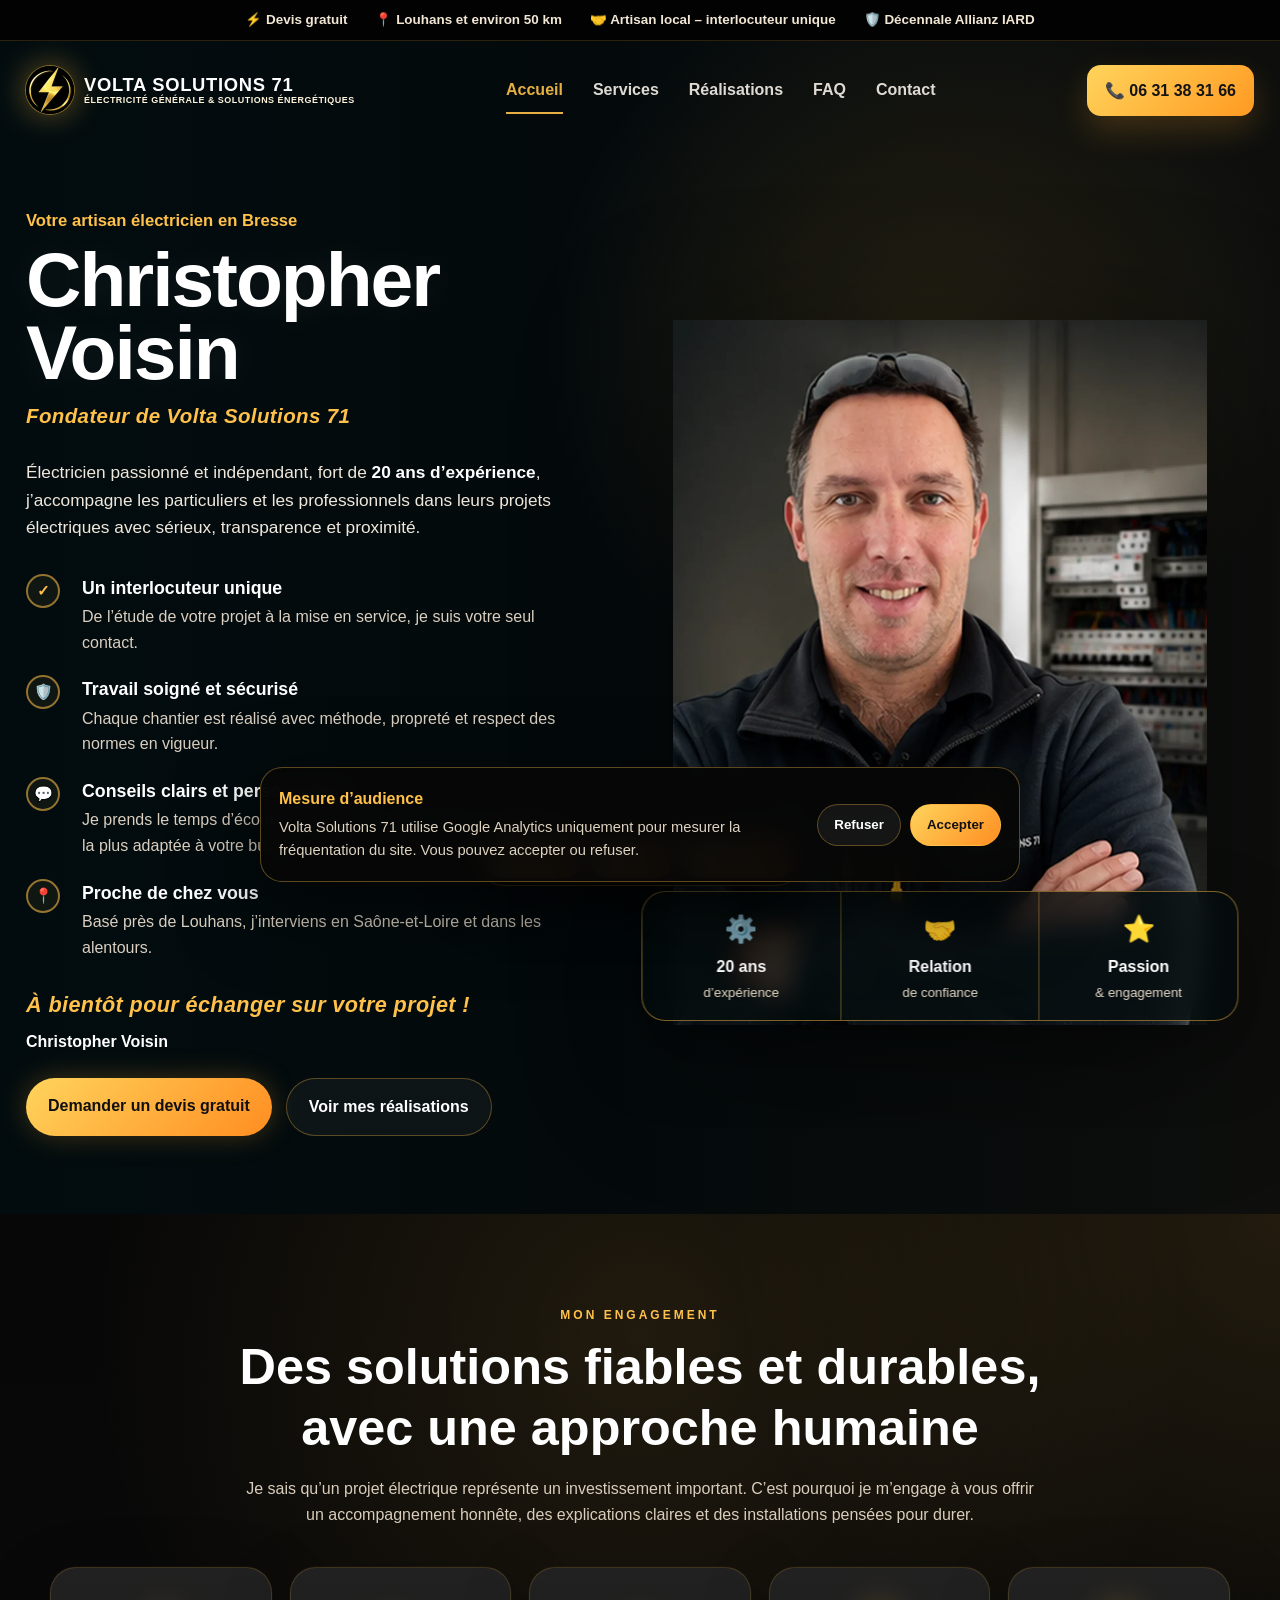
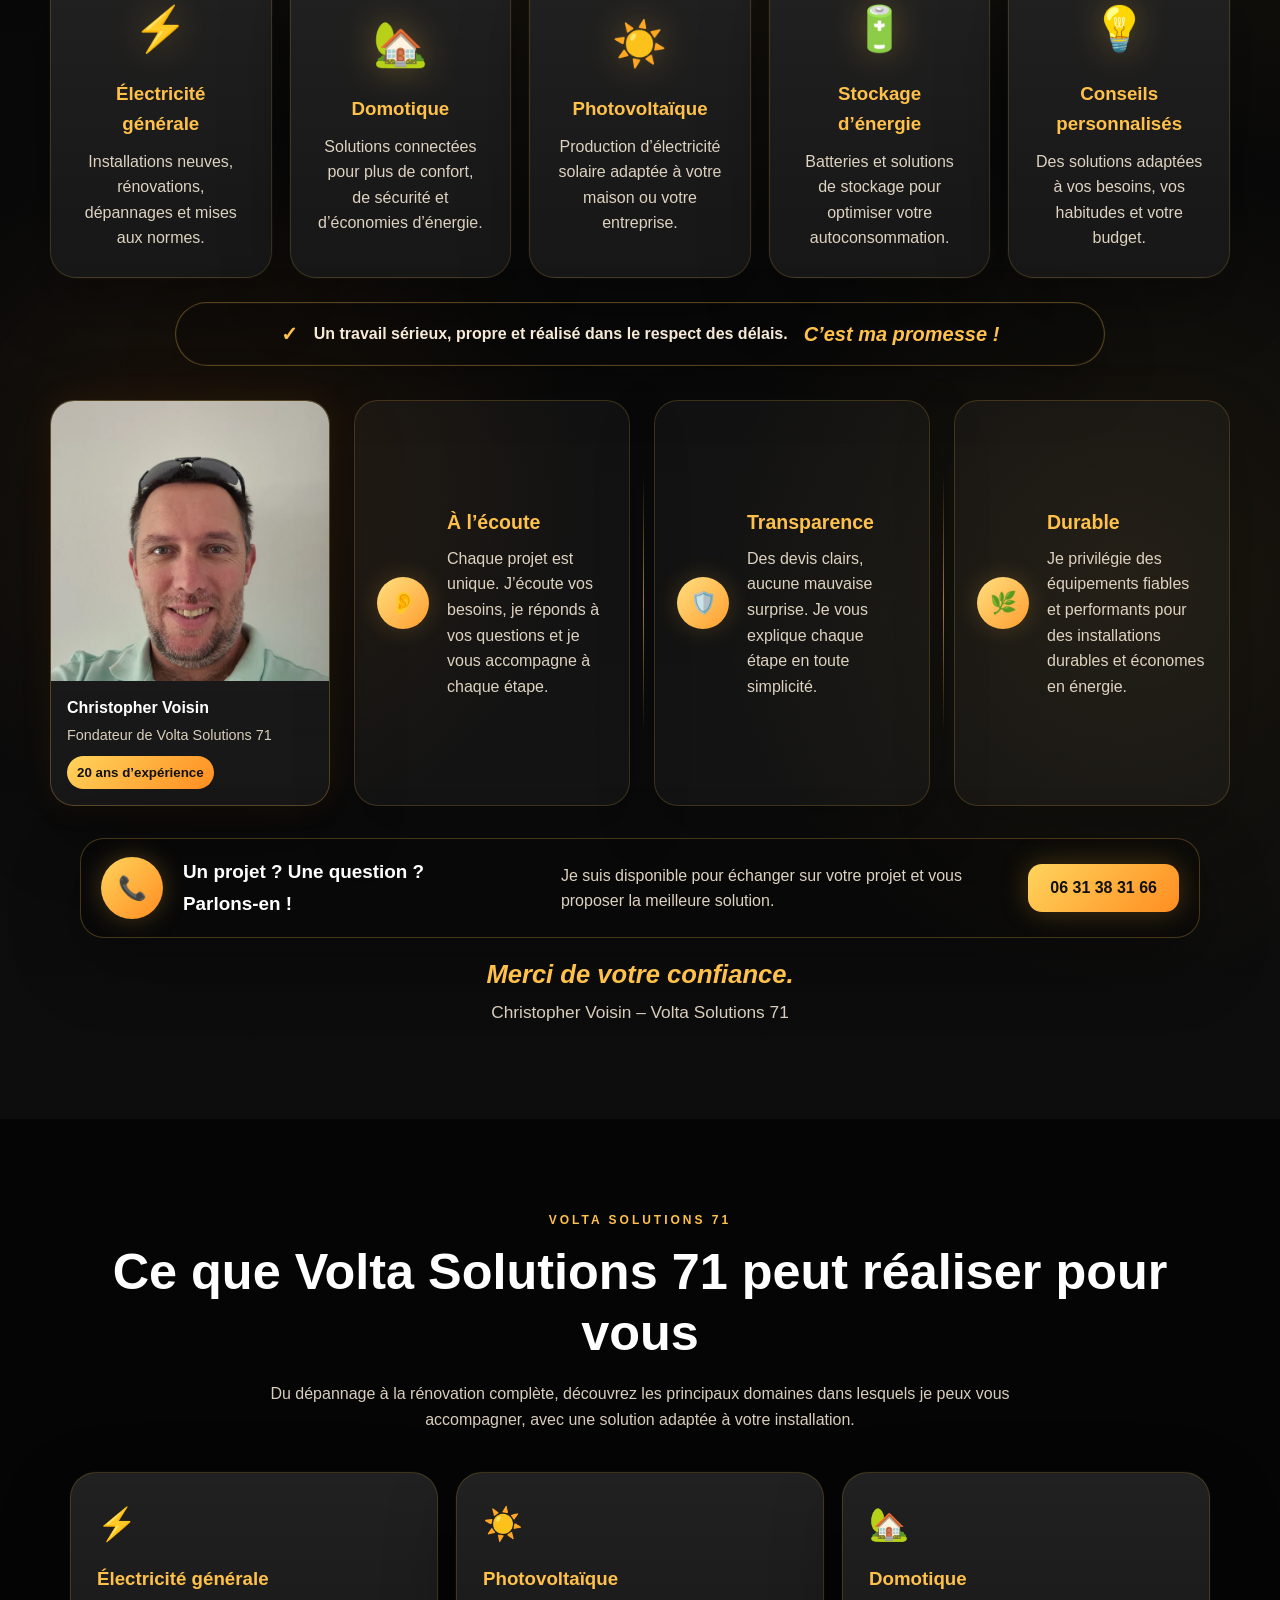
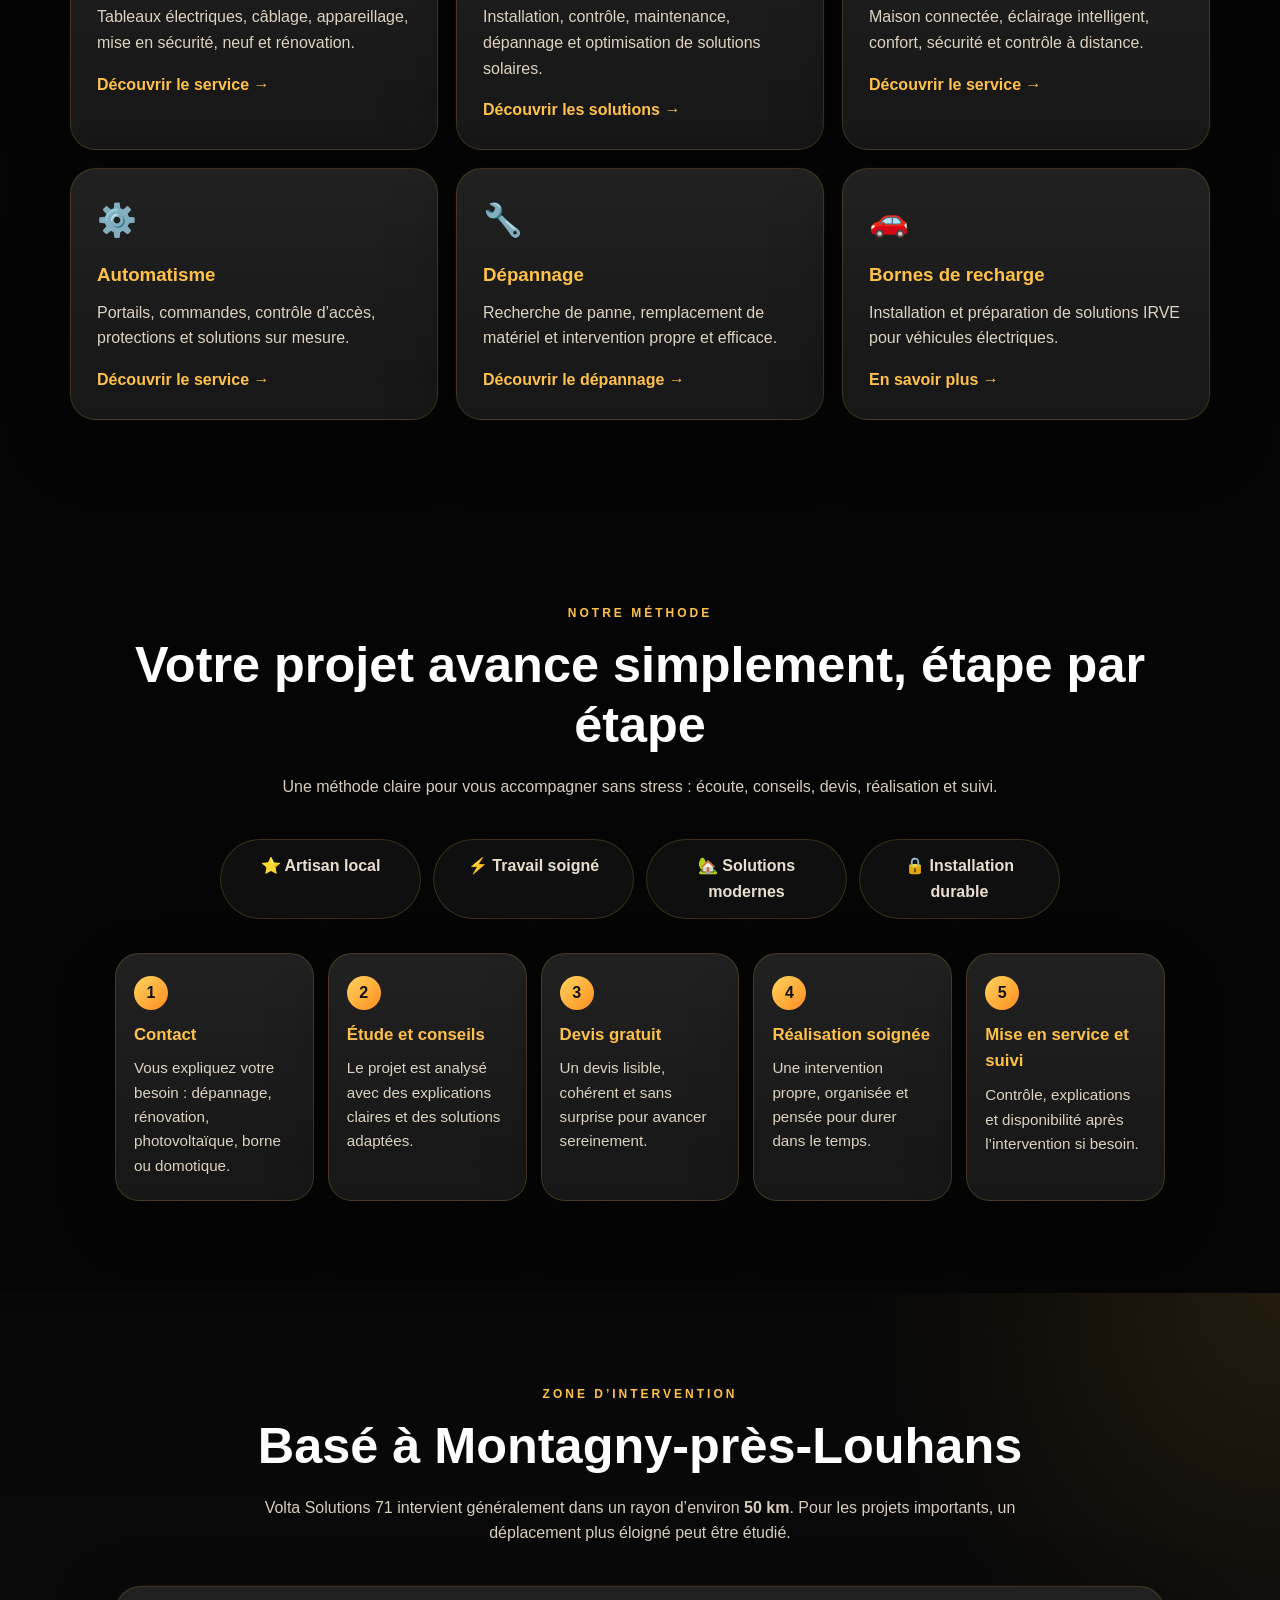
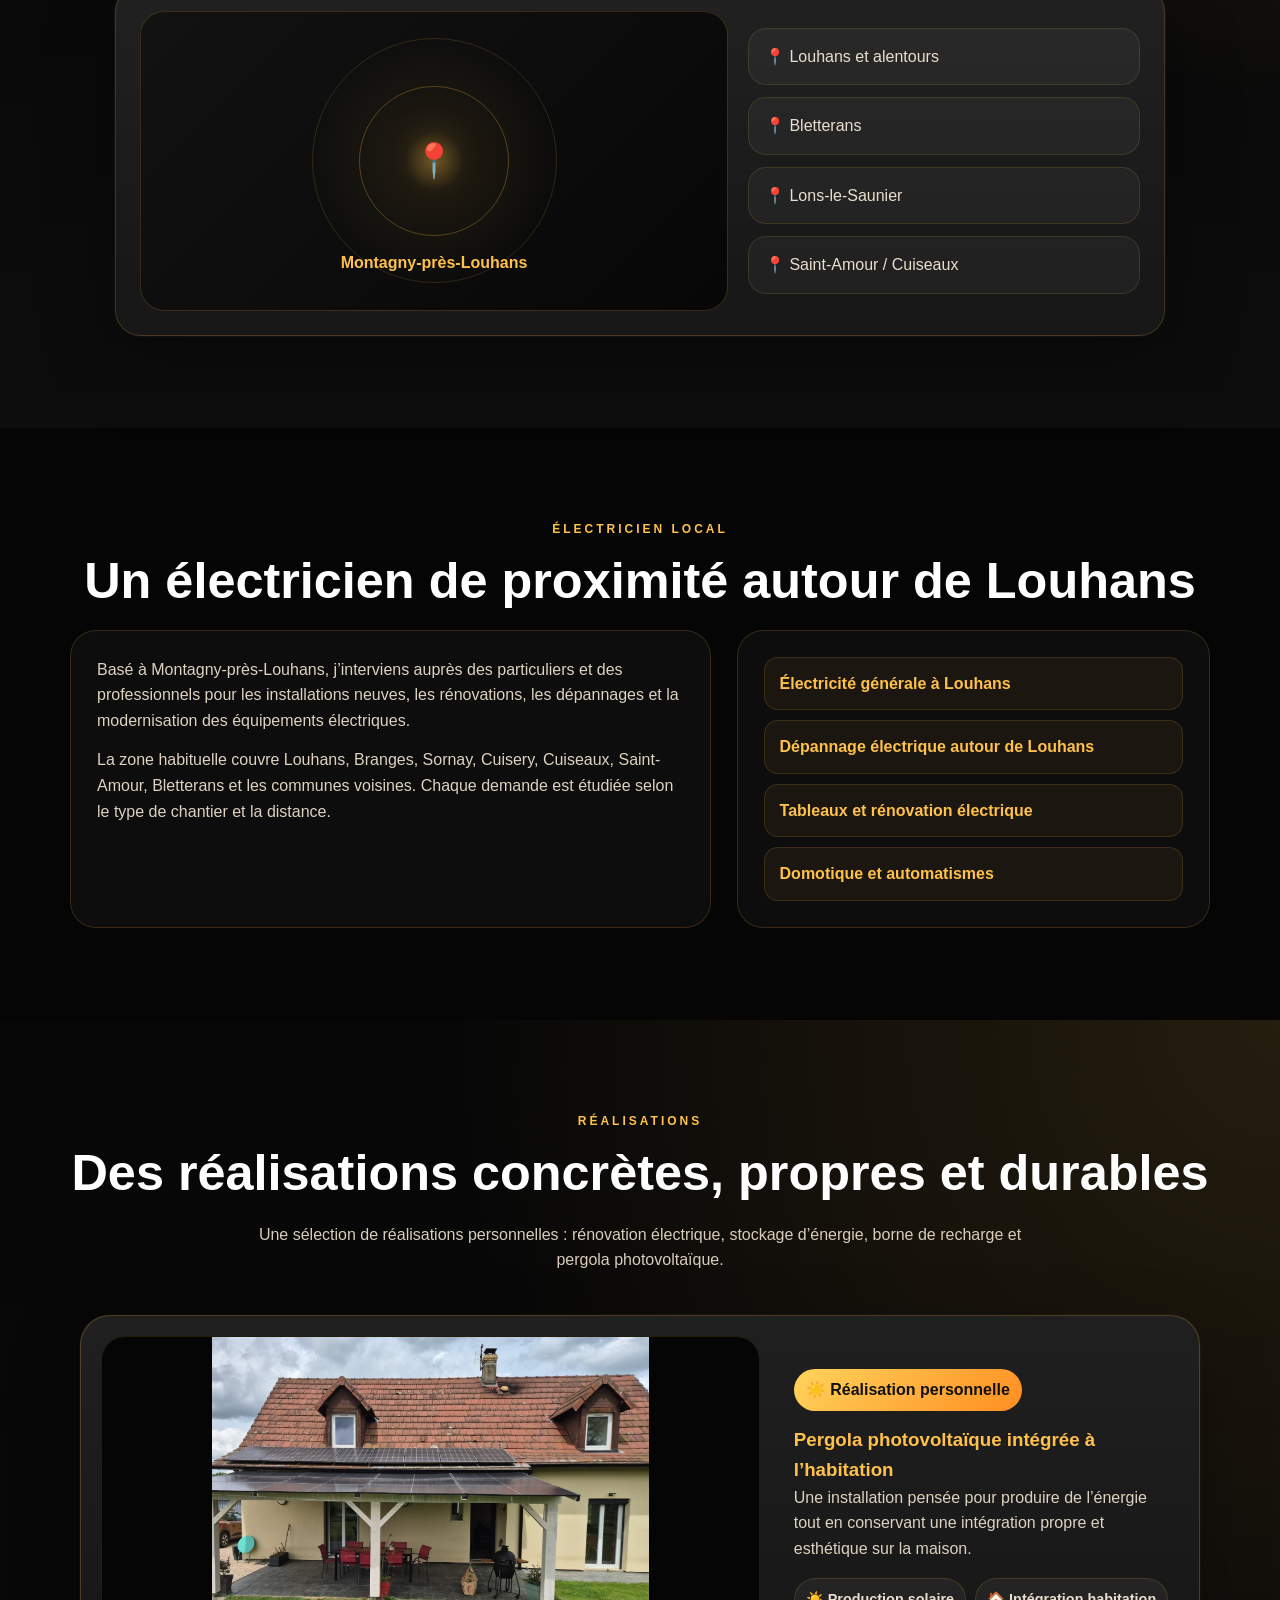
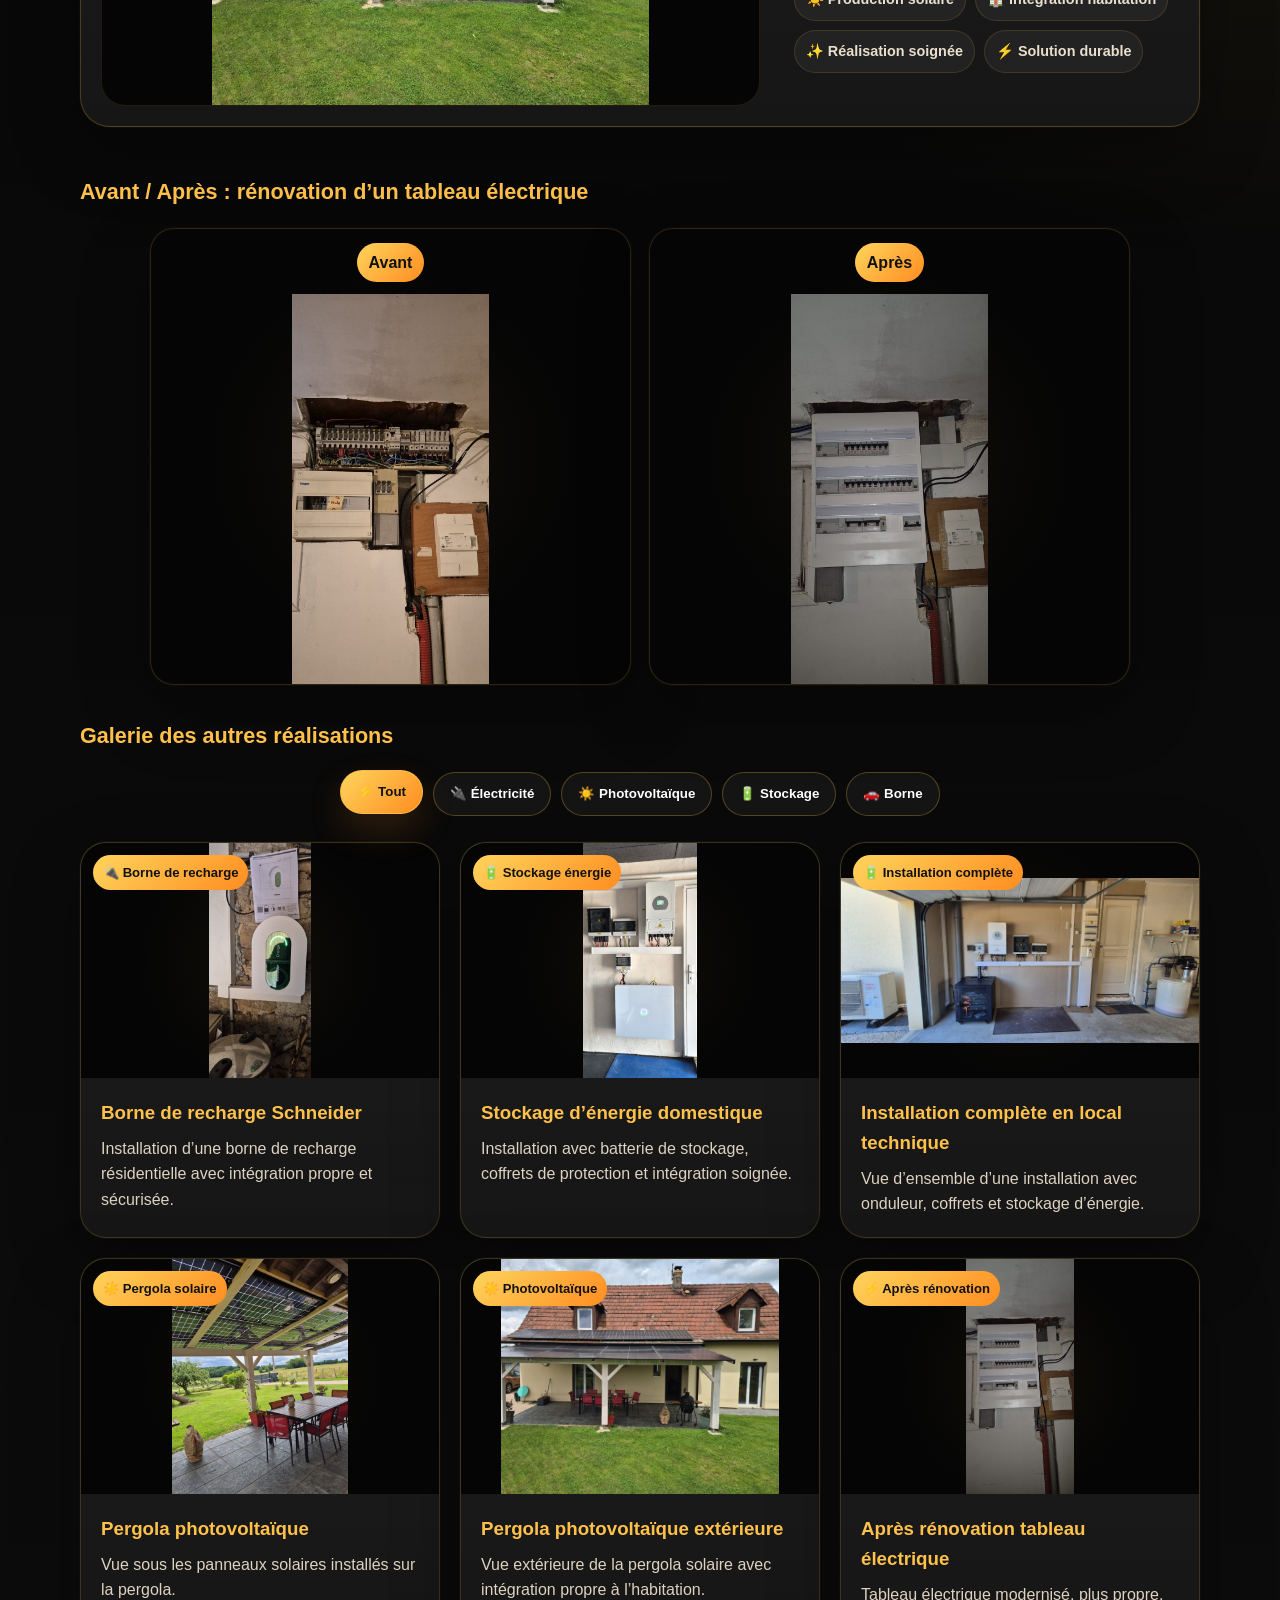
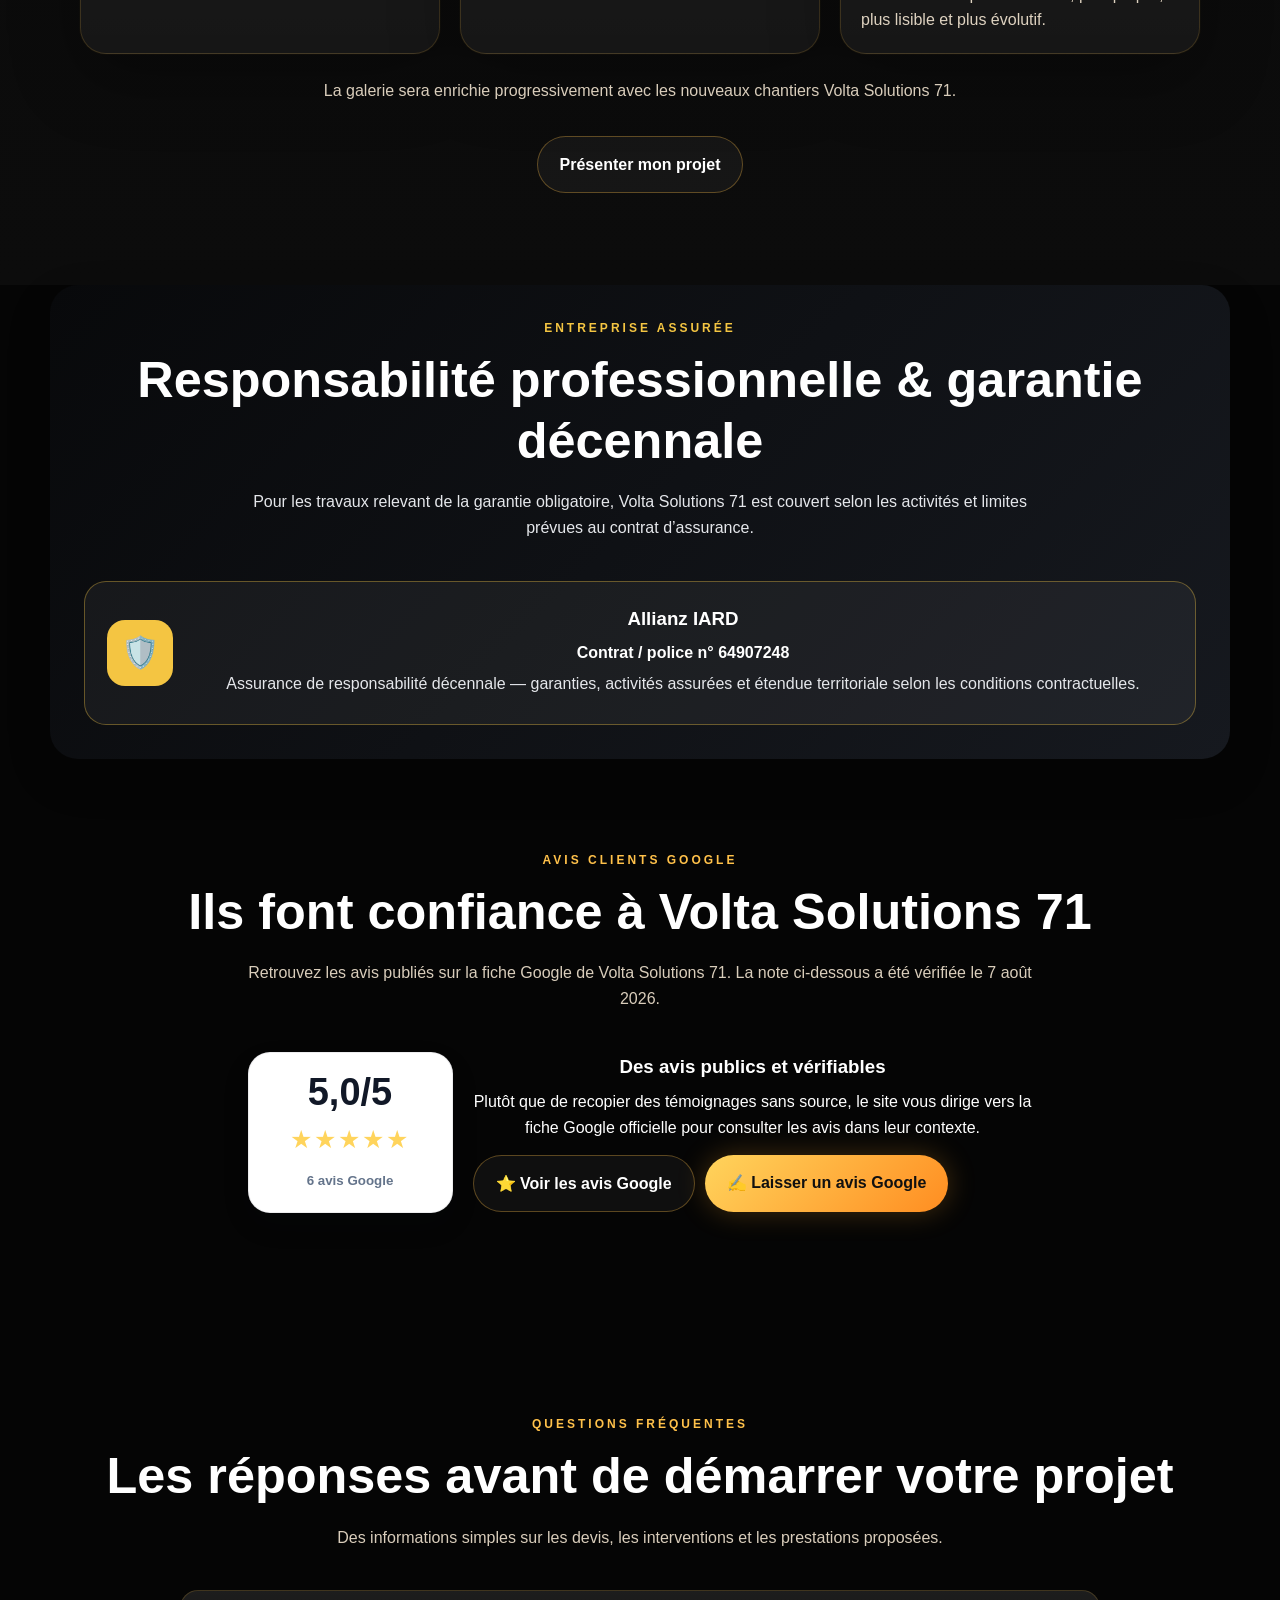
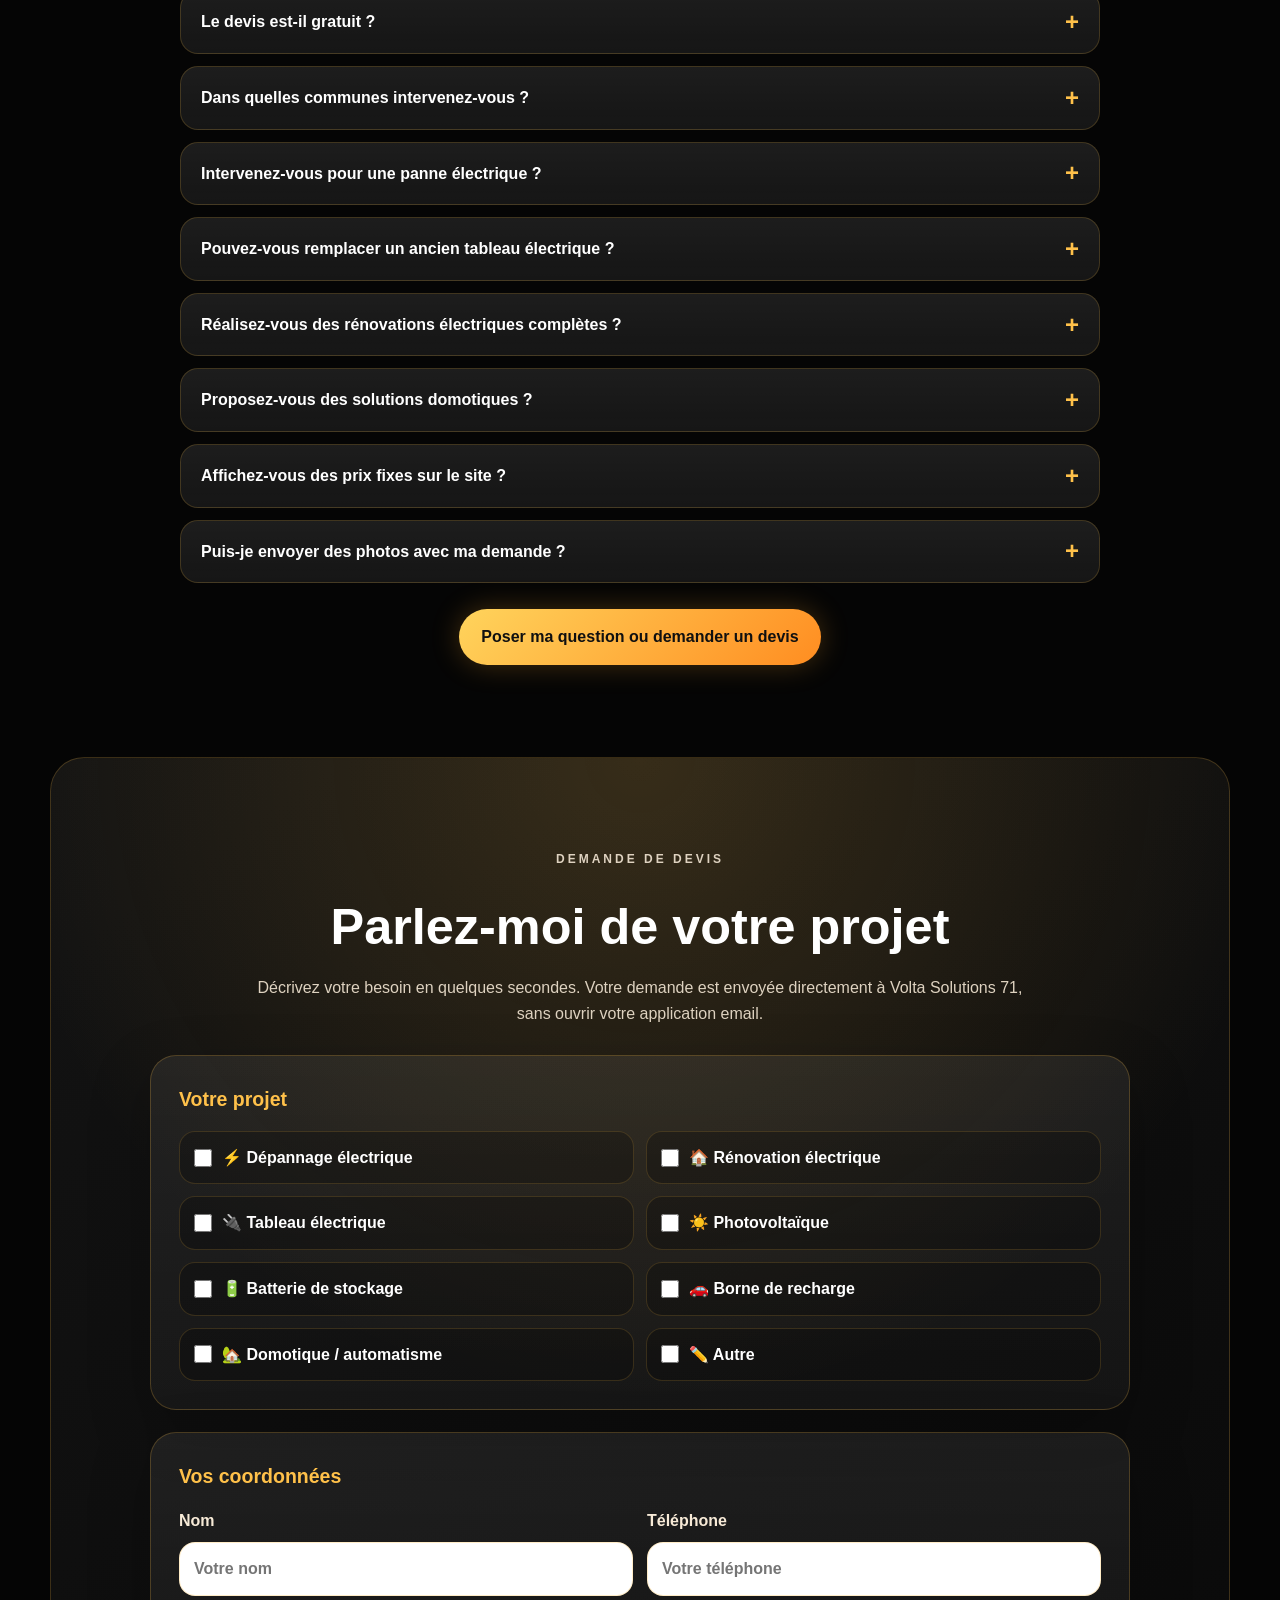
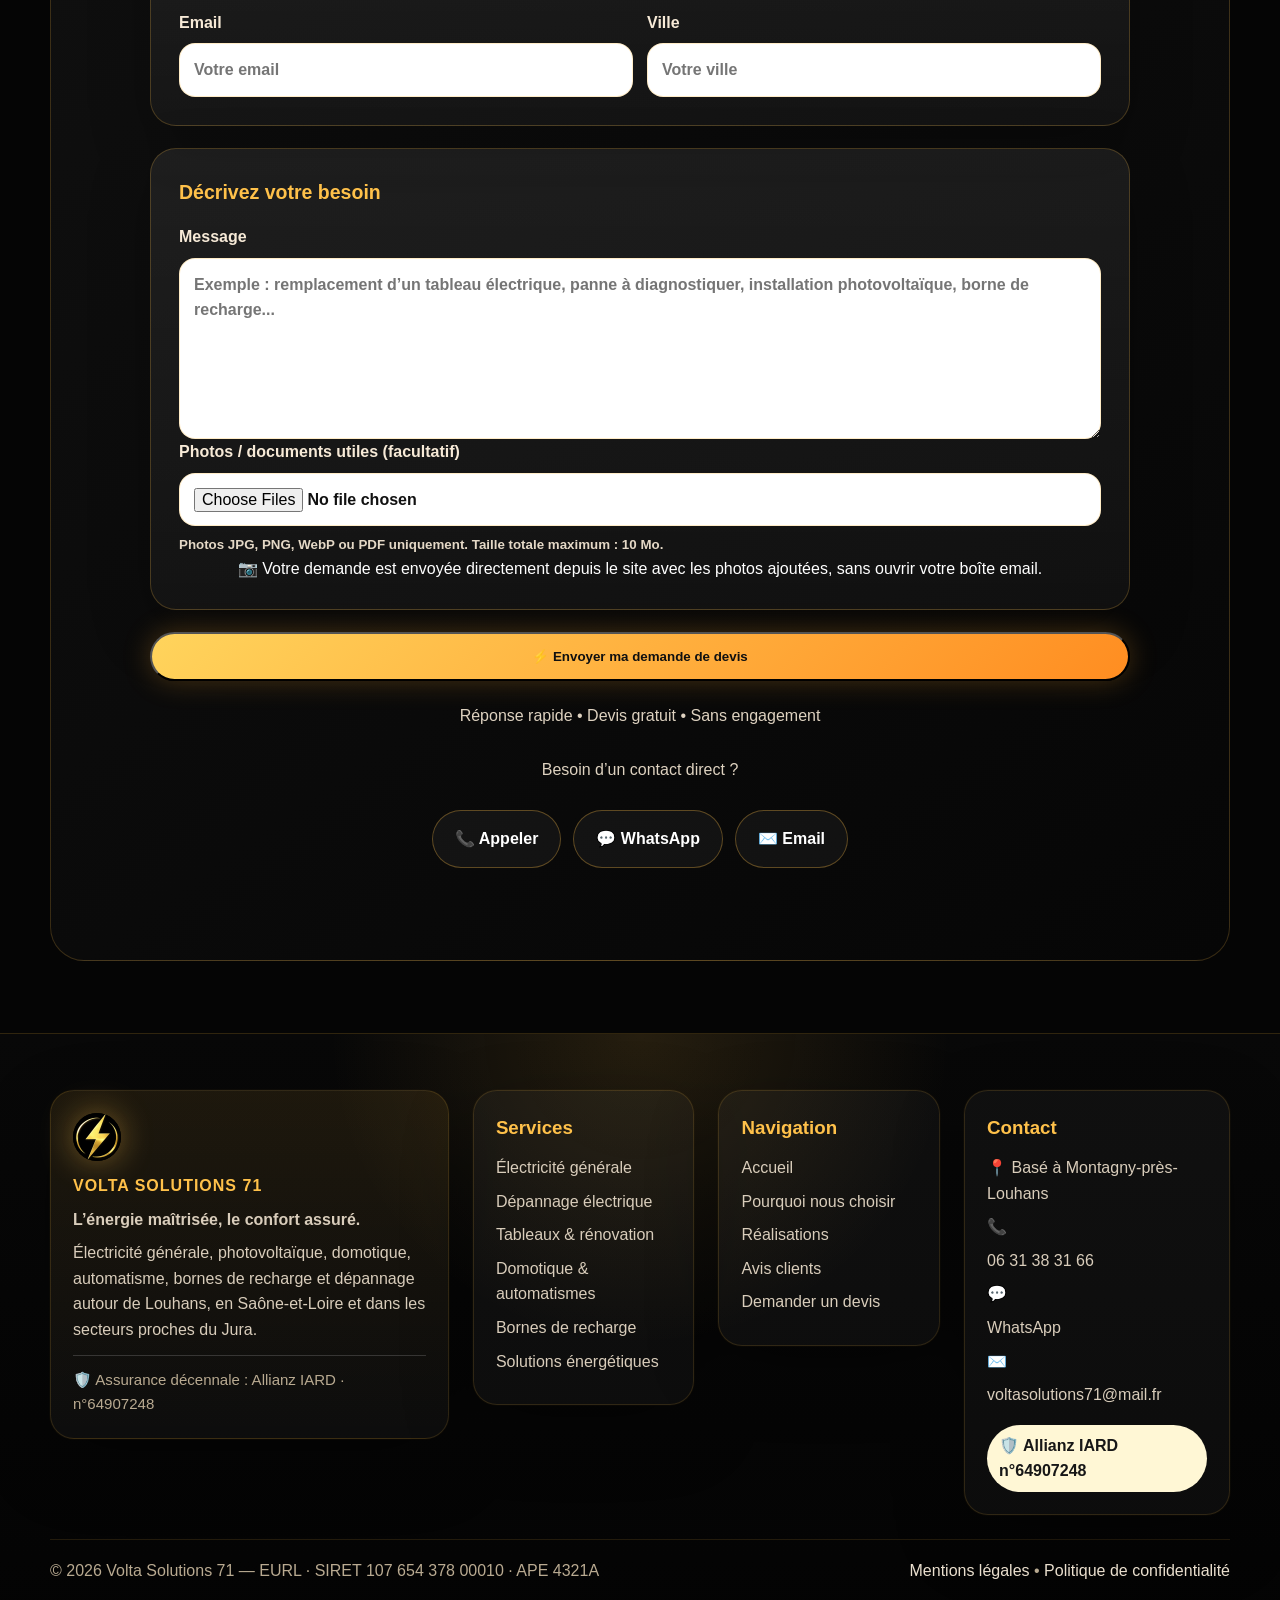
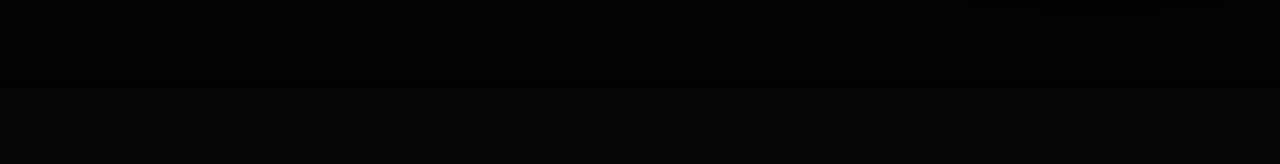
==== commit d2327874: "V5.6" ====
--- a/index.html
+++ b/index.html
@@ -2,24 +2,21 @@
 
 <html lang="fr">
 <head>
-
 <meta charset="utf-8"/>
 <meta content="width=device-width, initial-scale=1.0" name="viewport"/>
 <title>Électricien à Louhans | Volta Solutions 71</title>
 <meta content="Volta Solutions 71, artisan électricien près de Louhans : dépannage, rénovation, tableaux électriques, domotique, automatismes et solutions énergétiques. Devis gratuit dans un rayon d’environ 50 km." name="description"/>
 <link href="https://voltasolutions71.fr/" rel="canonical"/>
 <meta content="index, follow" name="robots"/>
-
 <meta content="Christopher Voisin - Volta Solutions 71" name="author"/>
 <meta content="Volta Solutions 71 | Électricien à Louhans, photovoltaïque, domotique &amp; IRVE" property="og:title"/>
 <meta content="Électricité générale, dépannage, photovoltaïque, stockage d’énergie, domotique et bornes de recharge autour de Louhans, en Saône-et-Loire et secteurs proches du Jura." property="og:description"/>
 <meta content="website" property="og:type"/>
 <meta content="https://voltasolutions71.fr/" property="og:url"/>
-<meta content="https://voltasolutions71.fr/favicon.png" property="og:image"/>
+<meta content="https://voltasolutions71.fr/og-volta-solutions-71.jpg" property="og:image"/>
 <meta content="summary_large_image" name="twitter:card"/>
 <meta content="Volta Solutions 71 | Électricien à Louhans" name="twitter:title"/>
 <meta content="Électricité générale, dépannage, photovoltaïque, domotique et bornes de recharge IRVE en Saône-et-Loire." name="twitter:description"/>
-
 <link href="favicon.png" rel="icon" type="image/png"/>
 <link href="style.css" rel="stylesheet"/>
 <!-- Google tag (gtag.js) - Consent Mode v2 -->
@@ -39,85 +36,7 @@
     gtag('js', new Date());
     gtag('config', 'G-HGPQYC1PJX', { 'anonymize_ip': true });
   </script>
-<script type="application/ld+json">{
-  "@context": "https://schema.org",
-  "@graph": [
-    {
-      "@type": "WebSite",
-      "@id": "https://voltasolutions71.fr/#website",
-      "url": "https://voltasolutions71.fr/",
-      "name": "Volta Solutions 71",
-      "inLanguage": "fr-FR"
-    },
-    {
-      "@type": "Electrician",
-      "@id": "https://voltasolutions71.fr/#business",
-      "name": "Volta Solutions 71",
-      "url": "https://voltasolutions71.fr/",
-      "image": "https://voltasolutions71.fr/favicon.png",
-      "logo": "https://voltasolutions71.fr/favicon.png",
-      "founder": {
-        "@type": "Person",
-        "name": "Christopher Voisin"
-      },
-      "description": "Artisan électricien basé à Montagny-près-Louhans, spécialisé en électricité générale, dépannage, rénovation, tableaux électriques, domotique, automatismes et solutions énergétiques.",
-      "telephone": "+33631383166",
-      "email": "voltasolutions71@mail.fr",
-      "priceRange": "€€",
-      "address": {
-        "@type": "PostalAddress",
-        "streetAddress": "305 chemin de la Ripe Pageault",
-        "postalCode": "71500",
-        "addressLocality": "Montagny-près-Louhans",
-        "addressRegion": "Bourgogne-Franche-Comté",
-        "addressCountry": "FR"
-      },
-      "areaServed": [
-        {
-          "@type": "City",
-          "name": "Louhans"
-        },
-        {
-          "@type": "City",
-          "name": "Montagny-près-Louhans"
-        },
-        {
-          "@type": "City",
-          "name": "Branges"
-        },
-        {
-          "@type": "City",
-          "name": "Sornay"
-        },
-        {
-          "@type": "City",
-          "name": "Cuisery"
-        },
-        {
-          "@type": "City",
-          "name": "Cuiseaux"
-        },
-        {
-          "@type": "City",
-          "name": "Saint-Amour"
-        },
-        {
-          "@type": "City",
-          "name": "Bletterans"
-        }
-      ],
-      "knowsAbout": [
-        "Électricité générale",
-        "Dépannage électrique",
-        "Rénovation électrique",
-        "Tableau électrique",
-        "Domotique",
-        "Automatisme",
-        "Solutions énergétiques"
-      ]
-    }
-  ]
-}</script><script type="application/ld+json">{
+<script type="application/ld+json">{"@context": "https://schema.org", "@graph": [{"@type": "WebSite", "@id": "https://voltasolutions71.fr/#website", "url": "https://voltasolutions71.fr/", "name": "Volta Solutions 71", "inLanguage": "fr-FR"}, {"@type": "Electrician", "@id": "https://voltasolutions71.fr/#business", "name": "Volta Solutions 71", "url": "https://voltasolutions71.fr/", "image": "https://voltasolutions71.fr/logo-volta-solutions-71.png", "logo": "https://voltasolutions71.fr/logo-volta-solutions-71.png", "founder": {"@type": "Person", "name": "Christopher Voisin"}, "description": "Artisan électricien basé à Montagny-près-Louhans, spécialisé en électricité générale, dépannage, rénovation, tableaux électriques, domotique, automatismes et solutions énergétiques.", "telephone": "+33631383166", "email": "voltasolutions71@mail.fr", "priceRange": "€€", "address": {"@type": "PostalAddress", "streetAddress": "305 chemin de la Ripe Pageault", "postalCode": "71500", "addressLocality": "Montagny-près-Louhans", "addressRegion": "Bourgogne-Franche-Comté", "addressCountry": "FR"}, "areaServed": [{"@type": "City", "name": "Louhans"}, {"@type": "City", "name": "Montagny-près-Louhans"}, {"@type": "City", "name": "Branges"}, {"@type": "City", "name": "Sornay"}, {"@type": "City", "name": "Cuisery"}, {"@type": "City", "name": "Cuiseaux"}, {"@type": "City", "name": "Saint-Amour"}, {"@type": "City", "name": "Bletterans"}], "knowsAbout": ["Électricité générale", "Dépannage électrique", "Rénovation électrique", "Tableau électrique", "Domotique", "Automatisme", "Solutions énergétiques"], "legalName": "VOLTA SOLUTIONS 71", "taxID": "10765437800010", "vatID": "FR94107654378", "identifier": [{"@type": "PropertyValue", "propertyID": "SIRET", "value": "10765437800010"}, {"@type": "PropertyValue", "propertyID": "APE", "value": "4321A"}], "sameAs": ["https://www.google.com/maps/search/?api=1&query=Volta+Solutions+71&query_place_id=ChIJITqS4ooOiowRJSXAFWkHS6w"]}]}</script><script type="application/ld+json">{
   "@context": "https://schema.org",
   "@type": "FAQPage",
   "mainEntity": [
@@ -186,12 +105,12 @@
       }
     }
   ]
-}</script></head>
-<body><div aria-label="Informations utiles" class="top-trust-strip"><span>⚡ Devis gratuit</span><span>📍 Louhans et environ 50 km</span><span>🤝 Artisan local – interlocuteur unique</span></div>
+}</script><link href="site-update-v56.css" rel="stylesheet"/><link href="apple-touch-icon.png" rel="apple-touch-icon"/></head>
+<body><div aria-label="Informations utiles" class="top-trust-strip"><span>⚡ Devis gratuit</span><span>📍 Louhans et environ 50 km</span><span>🤝 Artisan local – interlocuteur unique</span><span>🛡️ Décennale Allianz IARD</span></div>
 <header class="hero hero-human" id="accueil">
 <nav class="navbar navbar-human">
 <a aria-label="Accueil Volta Solutions 71" class="brand-link brand-human" href="#accueil">
-<img alt="" class="nav-logo" src="favicon.png"/>
+<img alt="" class="nav-logo" src="logo-volta-solutions-71.png"/>
 <span>
 <strong>Volta Solutions 71</strong>
 <small>Électricité générale &amp; solutions énergétiques</small>
@@ -470,7 +389,6 @@
 </div>
 </div>
 </section>
-
 <section class="section realisations realisations-premium" id="realisations">
 <p class="section-kicker">Réalisations</p>
 <h2>Des réalisations concrètes, propres et durables</h2>
@@ -480,8 +398,8 @@
   </p>
 <div class="featured-realisation">
 <div class="featured-image">
-<img alt="Pergola photovoltaïque extérieure" loading="lazy" src="realisation-pergola-exterieur.jpg">
-</img></div>
+<img alt="Pergola photovoltaïque extérieure" loading="lazy" src="realisation-pergola-exterieur.jpg"/>
+</div>
 <div class="featured-text">
 <span class="featured-badge">☀️ Réalisation personnelle</span>
 <h3>Pergola photovoltaïque intégrée à l’habitation</h3>
@@ -585,19 +503,7 @@
   </p>
 <a class="btn secondary gallery-btn" href="#devis">Présenter mon projet</a>
 </section>
-
-<section class="section reviews reviews-wow" id="avis">
-<p class="section-kicker">Mes engagements</p>
-<h2>Ce que vous pouvez attendre de Volta Solutions 71</h2>
-<p class="section-text">Dans l’attente des premiers avis Google vérifiés, je préfère vous présenter des engagements concrets plutôt que des témoignages anonymes.</p>
-<div class="review-grid review-grid-premium">
-<article class="review"><p class="stars">✓</p><h3>Un devis compréhensible</h3><p>Des prestations détaillées et des explications claires avant le démarrage du chantier.</p></article>
-<article class="review featured-review"><p class="stars">✓</p><h3>Un chantier propre</h3><p>Une intervention organisée, soignée et respectueuse de votre logement ou de vos locaux.</p></article>
-<article class="review"><p class="stars">✓</p><h3>Un suivi direct</h3><p>Vous échangez avec le même interlocuteur, de la première prise de contact à la mise en service.</p></article>
-</div>
-<div class="review-note"><span>⭐</span><p>Les avis clients vérifiés seront affichés ici dès l’ouverture officielle et après les premières interventions.</p></div>
-</section>
-
+<section class="section insurance-section" id="assurance"><p class="section-kicker">Entreprise assurée</p><h2>Responsabilité professionnelle &amp; garantie décennale</h2><p class="section-text">Pour les travaux relevant de la garantie obligatoire, Volta Solutions 71 est couvert selon les activités et limites prévues au contrat d’assurance.</p><div class="insurance-card"><div class="insurance-icon">🛡️</div><div><h3>Allianz IARD</h3><p><strong>Contrat / police n° 64907248</strong></p><p>Assurance de responsabilité décennale — garanties, activités assurées et étendue territoriale selon les conditions contractuelles.</p></div></div></section><section class="section reviews reviews-wow" id="avis"><p class="section-kicker">Avis clients Google</p><h2>Ils font confiance à Volta Solutions 71</h2><p class="section-text">Retrouvez les avis publiés sur la fiche Google de Volta Solutions 71. La note ci-dessous a été vérifiée le 7 août 2026.</p><div class="google-review-summary"><div class="google-score"><strong>5,0/5</strong><div class="stars">★★★★★</div><small>6 avis Google</small></div><div class="google-review-copy"><h3>Des avis publics et vérifiables</h3><p>Plutôt que de recopier des témoignages sans source, le site vous dirige vers la fiche Google officielle pour consulter les avis dans leur contexte.</p><div class="google-review-actions"><a class="btn secondary" href="https://www.google.com/maps/search/?api=1&amp;query=Volta+Solutions+71&amp;query_place_id=ChIJITqS4ooOiowRJSXAFWkHS6w" rel="noopener noreferrer" target="_blank">⭐ Voir les avis Google</a><a class="btn primary" href="https://search.google.com/local/writereview?placeid=ChIJITqS4ooOiowRJSXAFWkHS6w" rel="noopener noreferrer" target="_blank">✍️ Laisser un avis Google</a></div></div></div></section>
 <section class="section faq-section" id="faq"><p class="section-kicker">Questions fréquentes</p><h2>Les réponses avant de démarrer votre projet</h2><p class="section-text">Des informations simples sur les devis, les interventions et les prestations proposées.</p><div class="faq-grid"><details class="faq-item"><summary>Le devis est-il gratuit ?</summary><p>Oui. Après un premier échange et, lorsque c’est nécessaire, une visite sur place, je prépare un devis détaillé et sans engagement.</p></details><details class="faq-item"><summary>Dans quelles communes intervenez-vous ?</summary><p>Je suis basé à Montagny-près-Louhans et j’interviens généralement dans un rayon d’environ 50 km, notamment vers Louhans, Branges, Sornay, Cuisery, Cuiseaux, Saint-Amour et Bletterans.</p></details><details class="faq-item"><summary>Intervenez-vous pour une panne électrique ?</summary><p>Oui, selon mes disponibilités et la nature de la panne. Un premier échange téléphonique permet de comprendre la situation et de définir le niveau d’urgence.</p></details><details class="faq-item"><summary>Pouvez-vous remplacer un ancien tableau électrique ?</summary><p>Oui. Le remplacement est précédé d’un contrôle de l’installation afin d’identifier les protections, circuits et éventuelles anomalies à traiter.</p></details><details class="faq-item"><summary>Réalisez-vous des rénovations électriques complètes ?</summary><p>Oui, pour une maison, un appartement ou des locaux professionnels. Le projet peut inclure le tableau, les circuits, l’éclairage, les prises et les équipements de commande.</p></details><details class="faq-item"><summary>Proposez-vous des solutions domotiques ?</summary><p>Oui. Les solutions sont choisies selon vos besoins : éclairage, volets, chauffage, sécurité, contrôle à distance ou automatismes.</p></details><details class="faq-item"><summary>Affichez-vous des prix fixes sur le site ?</summary><p>Non, car le coût dépend de l’état de l’installation, de l’accessibilité, du matériel choisi et du temps nécessaire. Le devis permet d’obtenir un montant précis et adapté au chantier.</p></details><details class="faq-item"><summary>Puis-je envoyer des photos avec ma demande ?</summary><p>Oui. Le formulaire permet de joindre des photos ou un PDF afin de faciliter la première analyse de votre projet.</p></details></div><a class="btn primary faq-cta" href="#devis">Poser ma question ou demander un devis</a></section><section class="section devis devis-smart" id="devis">
 <p class="section-kicker">Demande de devis</p>
 <h2>Parlez-moi de votre projet</h2>
@@ -686,7 +592,7 @@
 <p>Besoin d’un contact direct ?</p>
 <div>
 <a class="btn secondary" href="tel:0631383166">📞 Appeler</a>
-<a class="btn secondary" href="https://wa.me/33631383166" target="_blank" rel="noopener">💬 WhatsApp</a>
+<a class="btn secondary" href="https://wa.me/33631383166" rel="noopener" target="_blank">💬 WhatsApp</a>
 <a class="btn secondary js-email-link" data-domain="mail.fr" data-user="voltasolutions71" href="#">✉️ Email</a>
 </div>
 </div>
@@ -695,14 +601,14 @@
 <footer class="footer-premium">
 <div class="footer-grid">
 <div class="footer-col footer-main">
-<img alt="" class="footer-icon" src="favicon.png"/>
+<img alt="" class="footer-icon" src="logo-volta-solutions-71.png"/>
 <div class="footer-brand">Volta Solutions 71</div>
 <p class="footer-slogan">L’énergie maîtrisée, le confort assuré.</p>
 <p>
         Électricité générale, photovoltaïque, domotique, automatisme,
         bornes de recharge et dépannage autour de Louhans, en Saône-et-Loire et dans les secteurs proches du Jura.
       </p>
-</div>
+<div class="footer-assurance">🛡️ Assurance décennale : Allianz IARD · n°64907248</div></div>
 <div class="footer-col"><h3>Services</h3><a href="electricite-generale-louhans.html">Électricité générale</a><a href="depannage-electrique-louhans.html">Dépannage électrique</a><a href="tableau-renovation-electrique-louhans.html">Tableaux &amp; rénovation</a><a href="domotique-automatisme-louhans.html">Domotique &amp; automatismes</a><a href="borne-recharge-louhans.html">Bornes de recharge</a><a href="solutions-energetiques-louhans.html">Solutions énergétiques</a></div>
 <div class="footer-col">
 <h3>Navigation</h3>
@@ -716,12 +622,12 @@
 <h3>Contact</h3>
 <p>📍 Basé à Montagny-près-Louhans</p>
 <p>📞 <a href="tel:0631383166">06 31 38 31 66</a></p>
-<p>💬 <a href="https://wa.me/33631383166" target="_blank" rel="noopener">WhatsApp</a></p>
+<p>💬 <a href="https://wa.me/33631383166" rel="noopener" target="_blank">WhatsApp</a></p>
 <p>✉️ <a class="js-email-link" data-domain="mail.fr" data-user="voltasolutions71" href="#"><span data-email-text="volta-contact">Adresse email</span></a></p>
-</div>
+<div class="site-admin-badge">🛡️ Allianz IARD n°64907248</div></div>
 </div>
 <div class="footer-bottom">
-<p>© 2026 Volta Solutions 71 — Site en cours d’évolution avec les informations administratives définitives.</p>
+<p>© 2026 Volta Solutions 71 — EURL · SIRET 107 654 378 00010 · APE 4321A</p>
 <div>
 <a href="mentions-legales.html">Mentions légales</a>
 <span>•</span>
@@ -739,7 +645,7 @@
 <div aria-label="Actions rapides" class="floating-actions">
 <a href="tel:0631383166">📞 Appeler</a>
 <a href="#devis">📝 Devis</a>
-<a href="https://wa.me/33631383166" target="_blank" rel="noopener">💬 WhatsApp</a>
+<a href="https://wa.me/33631383166" rel="noopener" target="_blank">💬 WhatsApp</a>
 </div>
 <button aria-label="Retour en haut" class="back-to-top">↑</button>
 <div aria-hidden="true" class="lightning-scroll"><span></span></div>
--- a/site-update-v56.css
+++ b/site-update-v56.css
@@ -0,0 +1,21 @@
+
+/* VoltaSite V5.6 - identité, assurance et avis Google */
+:root{--volta-gold:#f4c542;--volta-black:#08090b;--volta-soft:#fff9e7}
+.nav-logo{object-fit:contain!important;border-radius:50%;background:#050505;box-shadow:0 0 0 1px rgba(244,197,66,.45)}
+.brand-human .nav-logo{width:48px!important;height:48px!important}
+.footer-icon{object-fit:contain!important;border-radius:50%;background:#050505}
+.legal-brand-logo{display:block;width:94px;height:94px;object-fit:contain;border-radius:50%;background:#050505;margin:0 0 18px}
+.insurance-section{background:linear-gradient(135deg,#08090b,#16191f);color:#fff;border-radius:28px;padding:34px!important;box-shadow:0 18px 46px rgba(0,0,0,.16)}
+.insurance-section .section-kicker{color:var(--volta-gold)}
+.insurance-section h2{color:#fff}.insurance-section .section-text{color:#e5e7eb}
+.insurance-card{display:grid;grid-template-columns:auto 1fr;gap:20px;align-items:center;border:1px solid rgba(244,197,66,.36);border-radius:22px;padding:22px;background:rgba(255,255,255,.05)}
+.insurance-icon{width:66px;height:66px;border-radius:18px;background:var(--volta-gold);color:#111;display:grid;place-items:center;font-size:31px}
+.insurance-card h3{margin:0 0 7px}.insurance-card p{margin:5px 0;color:#e5e7eb}.insurance-card strong{color:#fff}
+.google-review-summary{display:flex;gap:20px;align-items:center;justify-content:center;margin:26px auto 18px;flex-wrap:wrap}
+.google-score{min-width:205px;text-align:center;background:#fff;border:1px solid rgba(17,24,39,.08);border-radius:22px;padding:20px;box-shadow:0 12px 30px rgba(15,23,42,.08)}
+.google-score strong{display:block;font-size:38px;line-height:1;color:#111827}.google-score .stars{font-size:25px;letter-spacing:2px;color:#f5b301;margin:8px 0}.google-score small{color:#64748b;font-weight:700}
+.google-review-copy{max-width:560px}.google-review-copy h3{margin:0 0 7px}.google-review-actions{display:flex;gap:10px;flex-wrap:wrap;margin-top:14px}.google-review-actions .btn{margin:0}
+.legal-company-grid{display:grid;grid-template-columns:1fr 1fr;gap:12px}.legal-info-box{border:1px solid #e5e7eb;border-radius:16px;padding:14px;background:#f9fafb}.legal-info-box strong{display:block;margin-bottom:3px}
+.footer-assurance{margin-top:12px;padding-top:12px;border-top:1px solid rgba(255,255,255,.16);font-size:.94em}
+.site-admin-badge{display:inline-flex;gap:7px;align-items:center;padding:8px 12px;border-radius:999px;background:#fff7d5;color:#171717;font-weight:800;margin-top:9px}
+@media(max-width:700px){.insurance-section{padding:23px 18px!important}.insurance-card{grid-template-columns:1fr}.insurance-icon{width:56px;height:56px}.legal-company-grid{grid-template-columns:1fr}.google-score{width:100%}.google-review-copy{text-align:center}.google-review-actions{justify-content:center}.brand-human .nav-logo{width:42px!important;height:42px!important}}
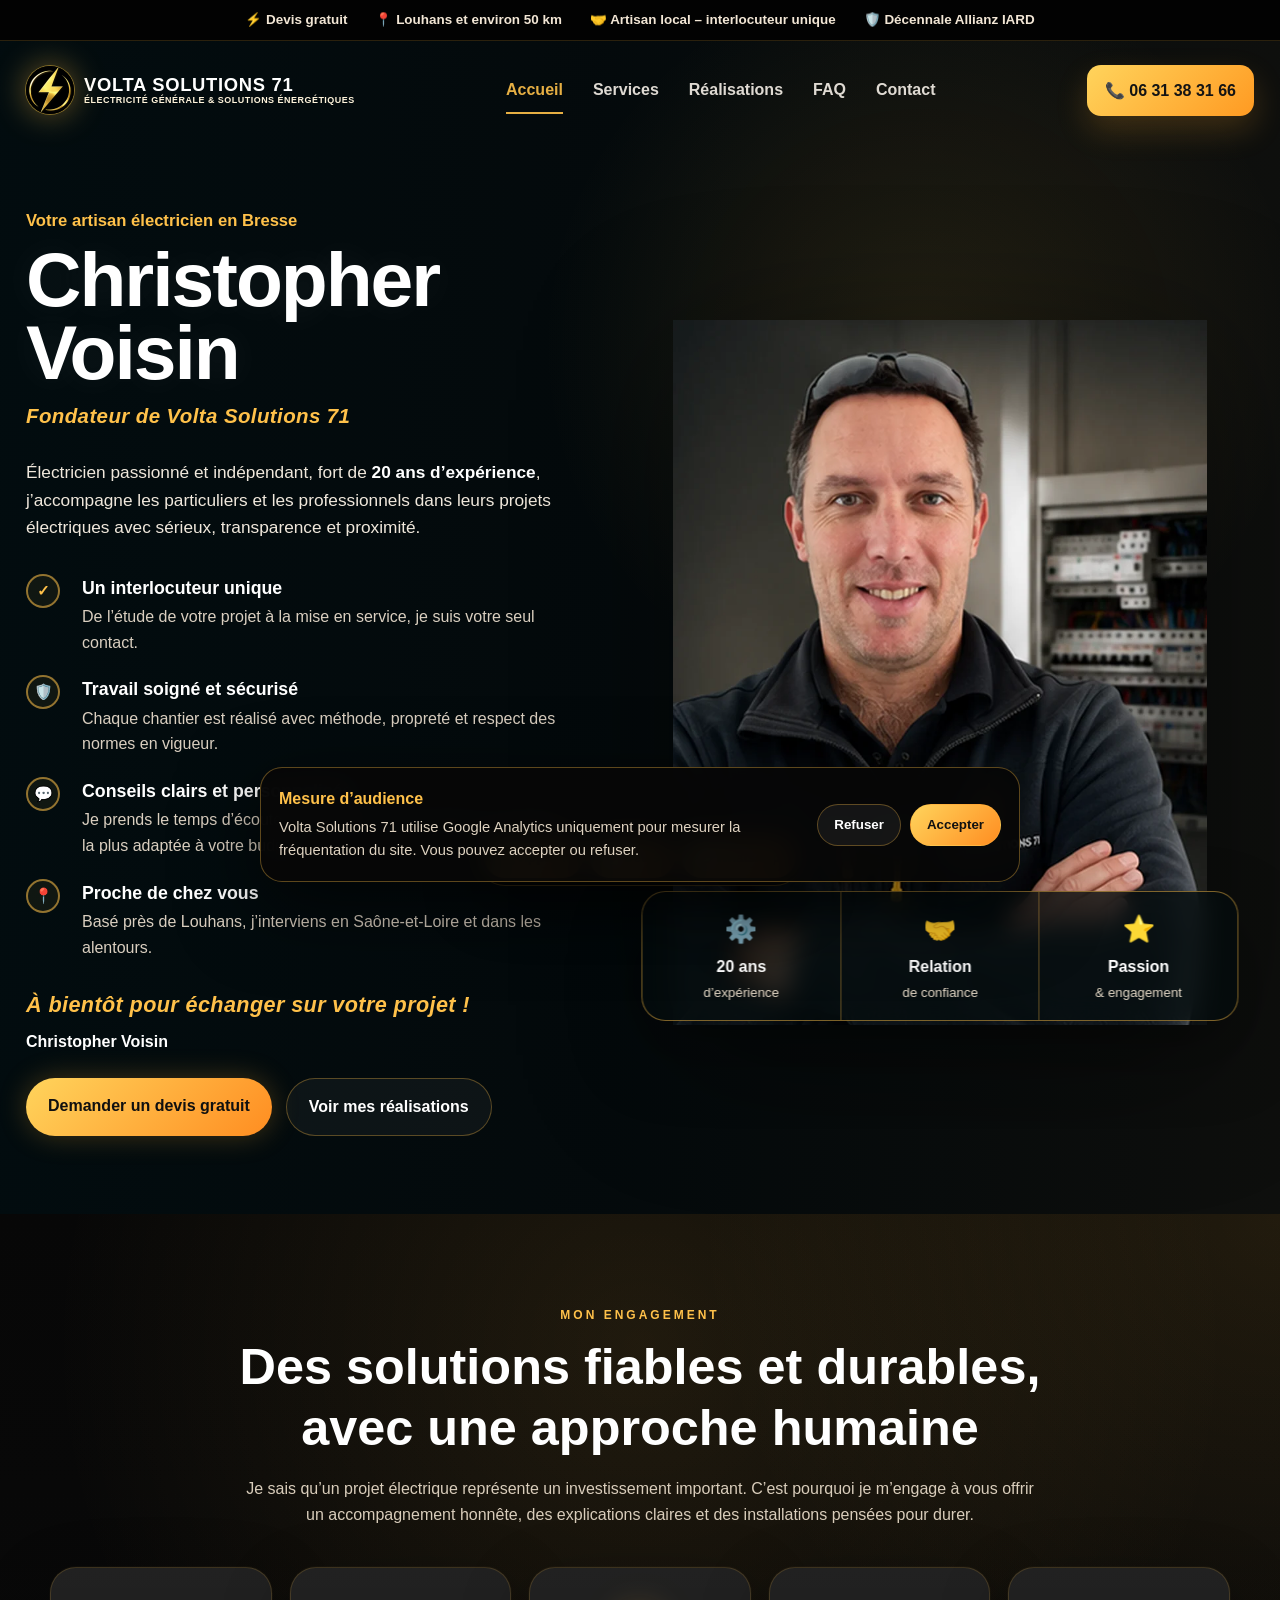
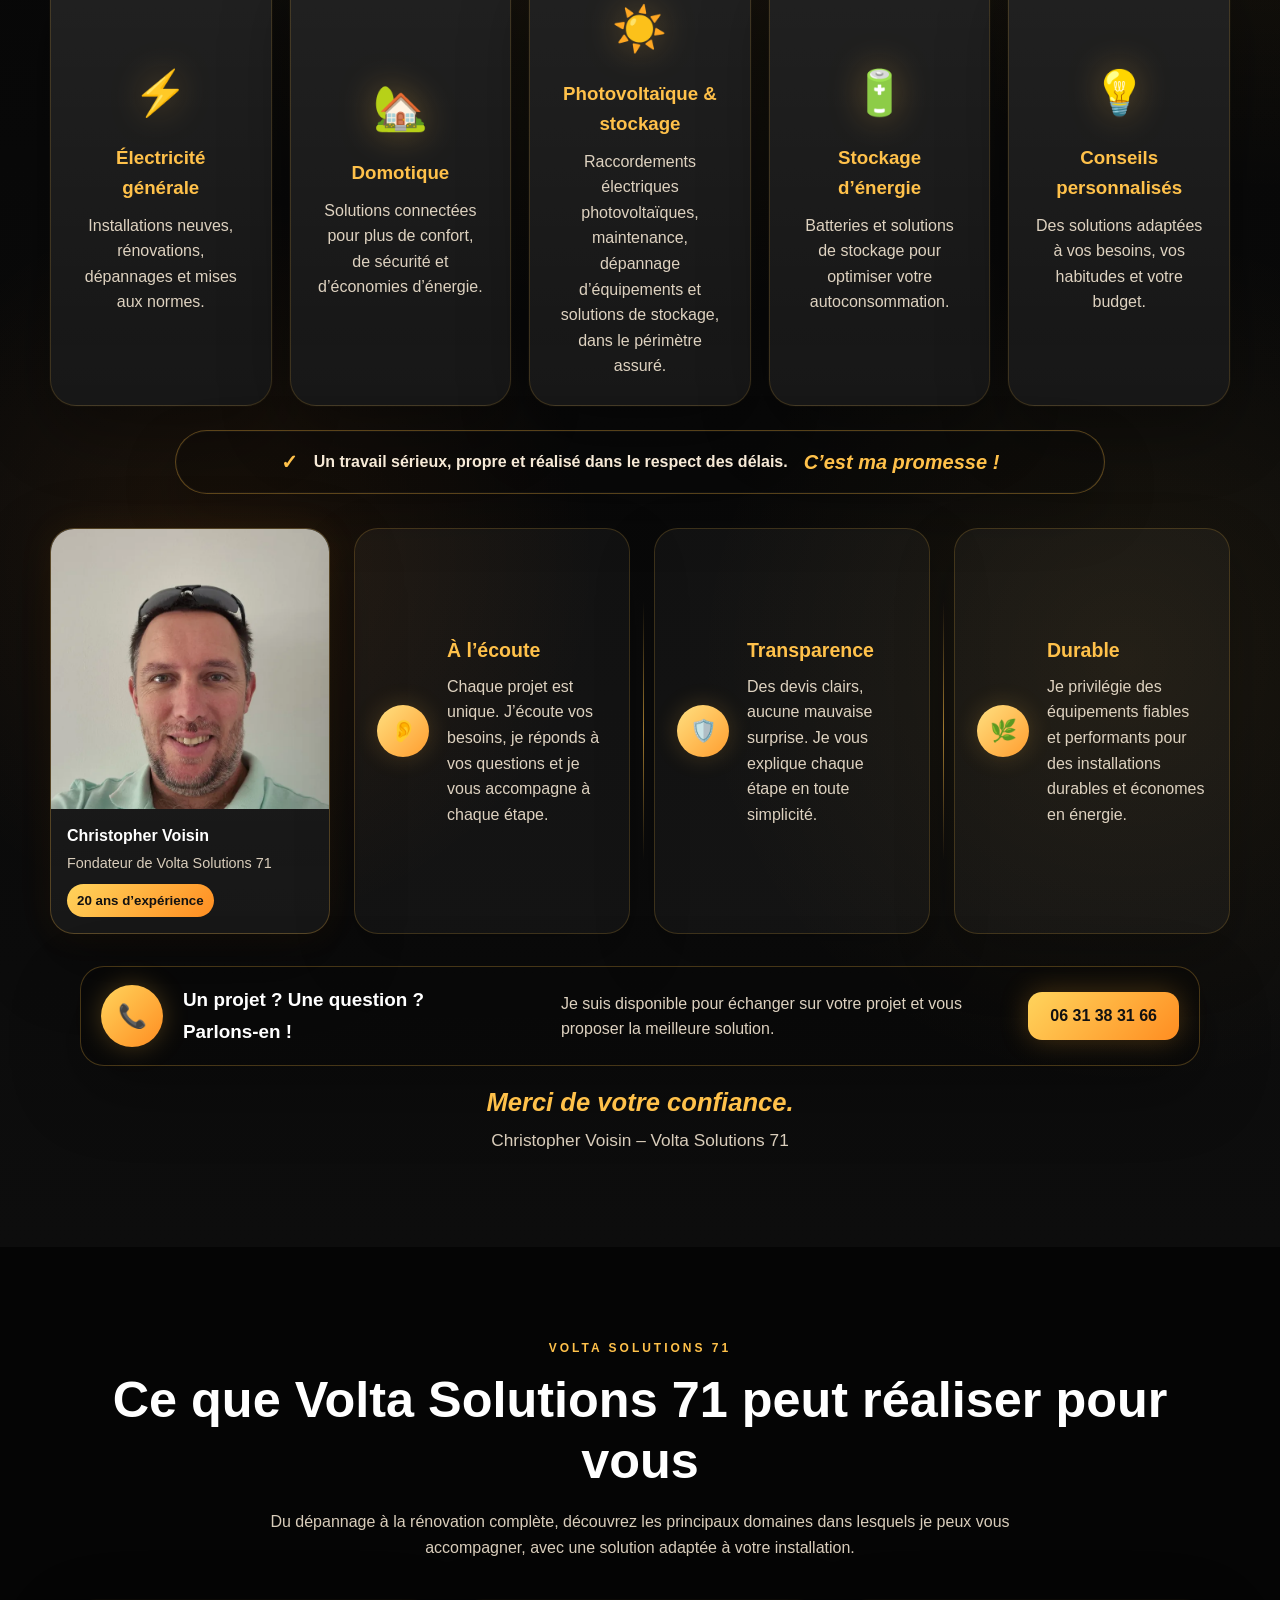
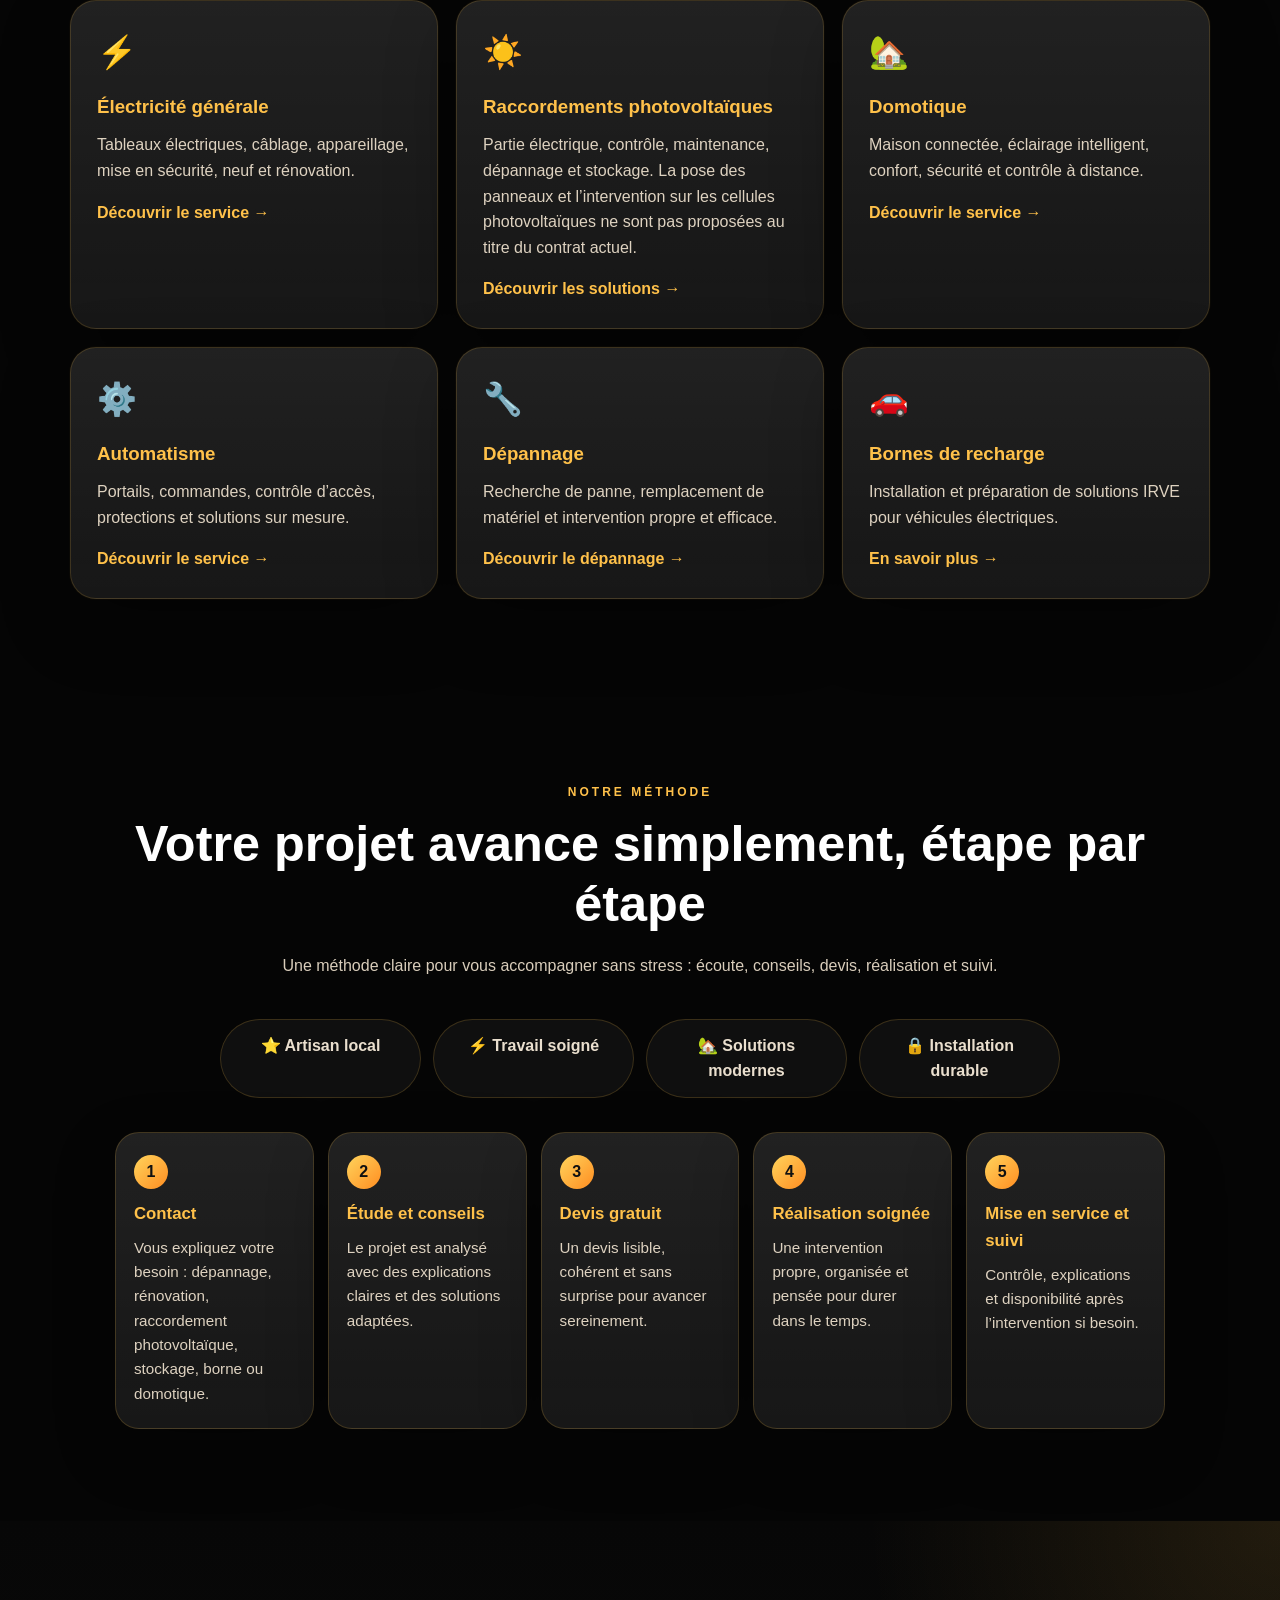
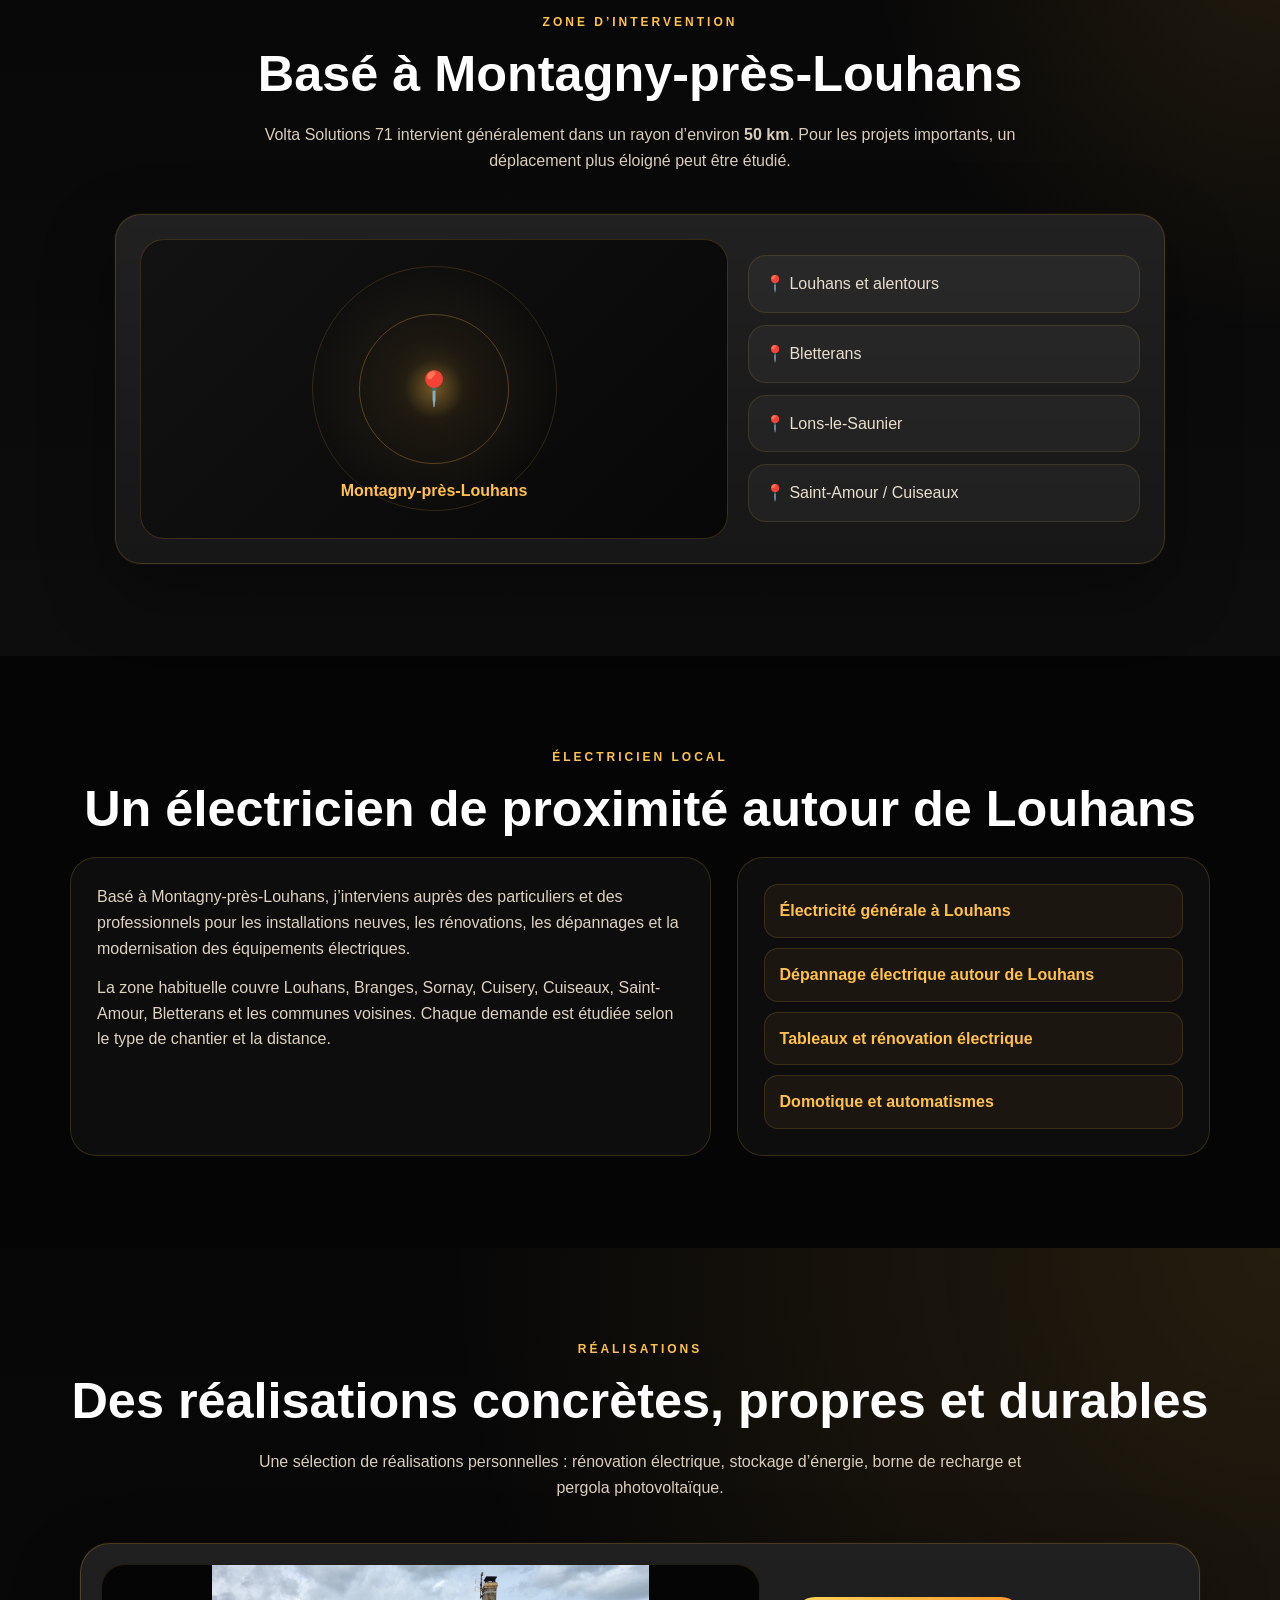
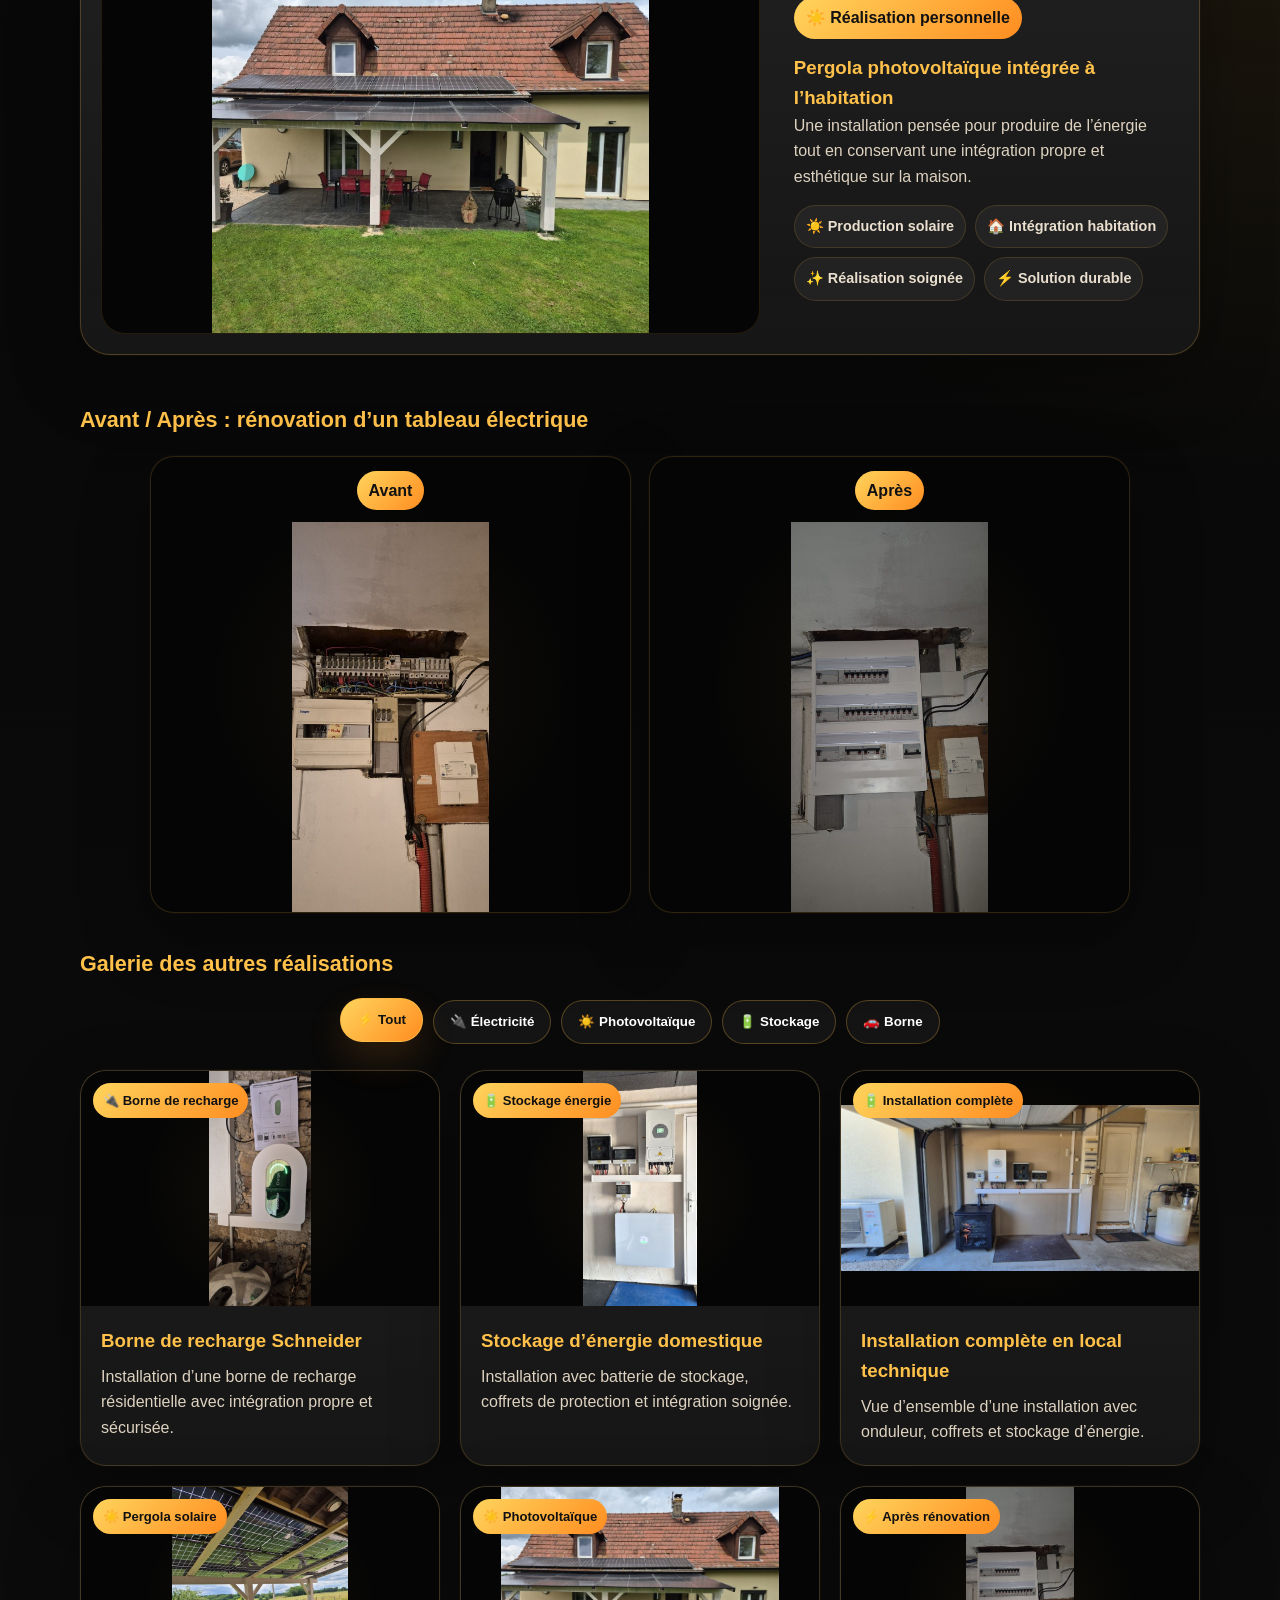
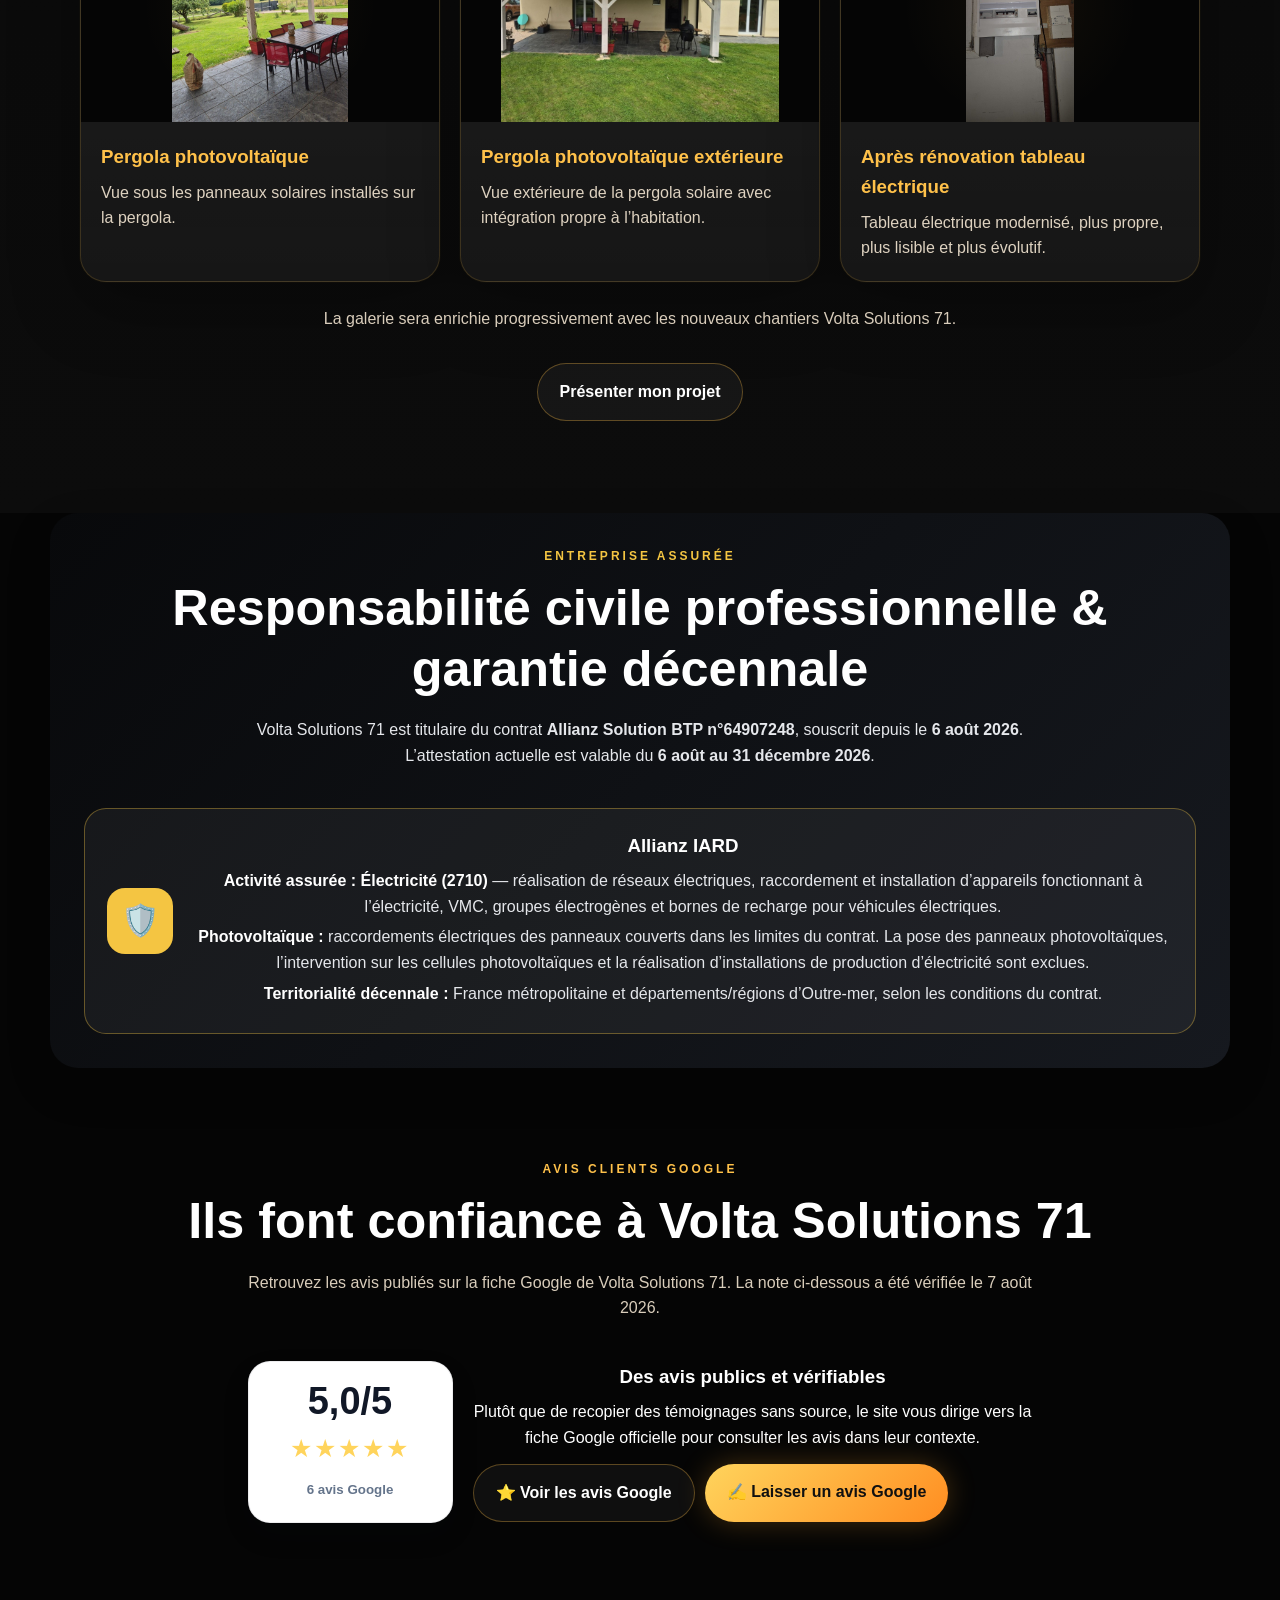
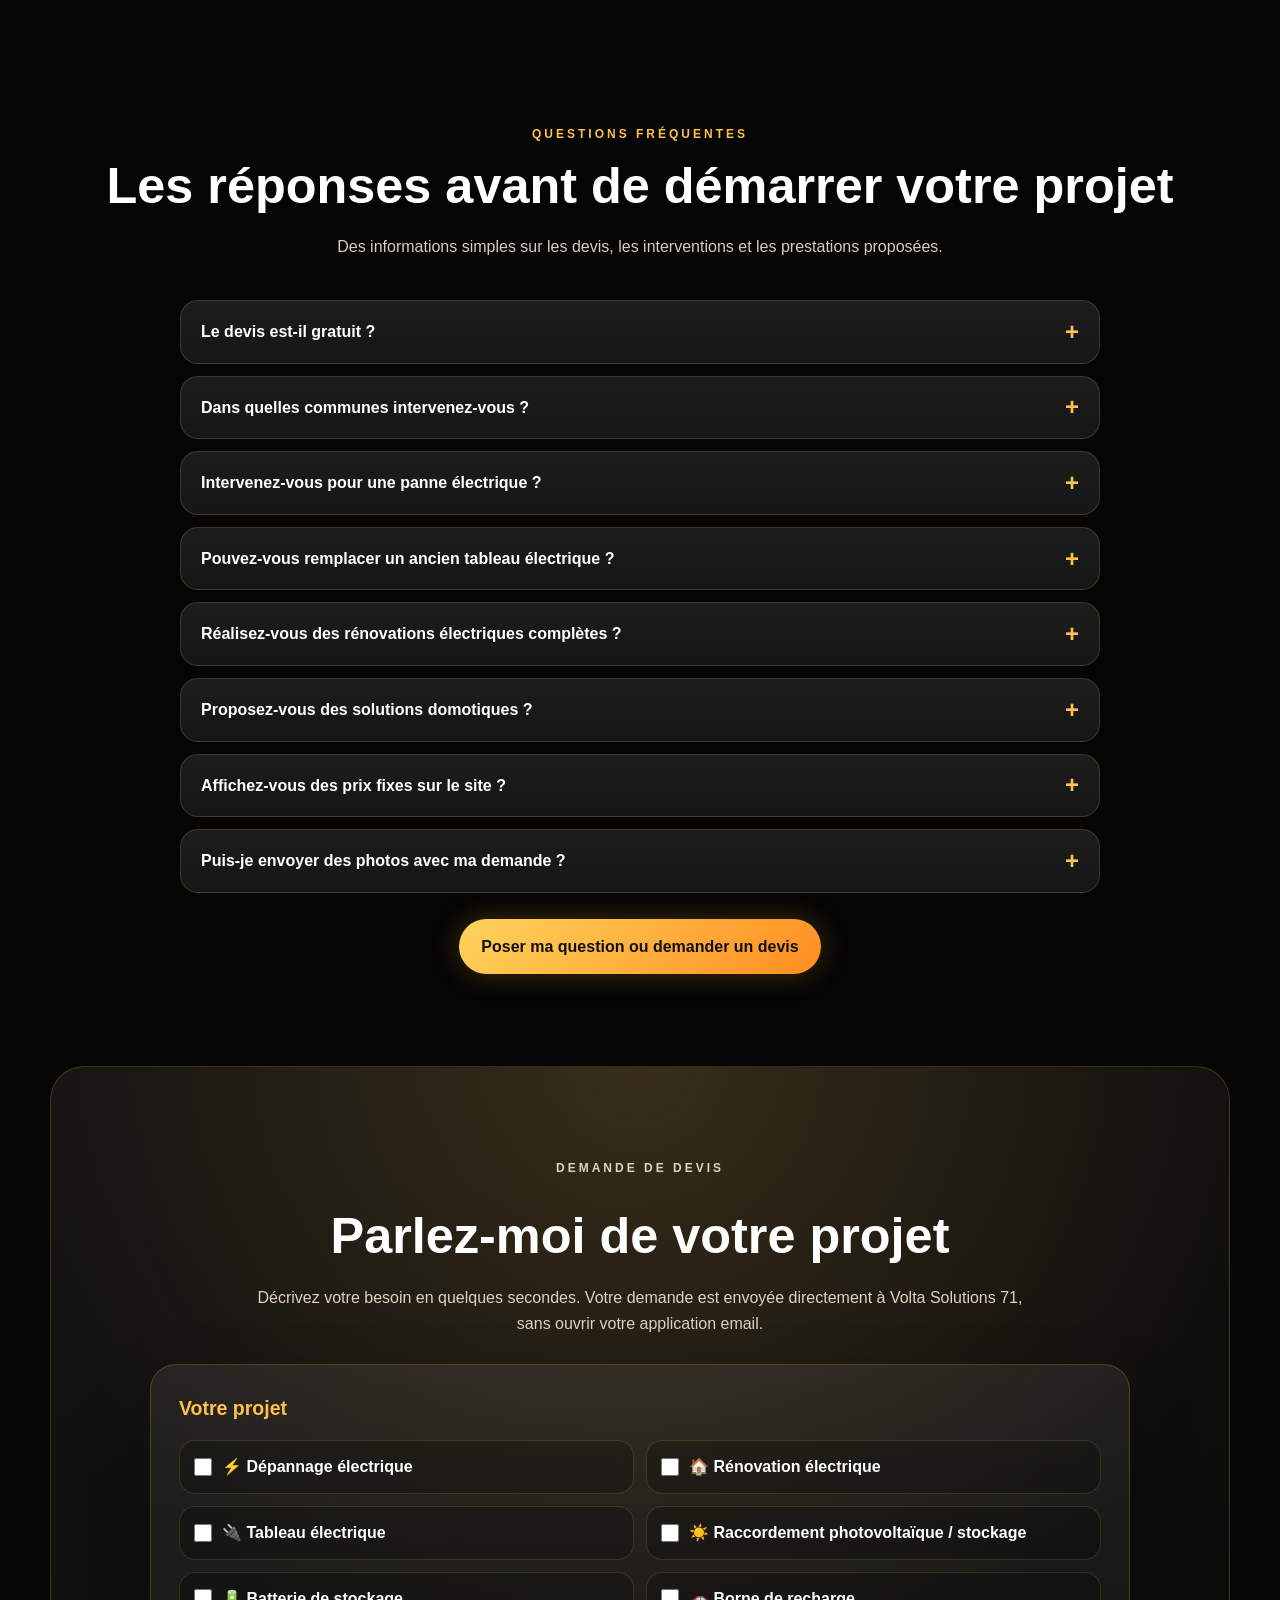
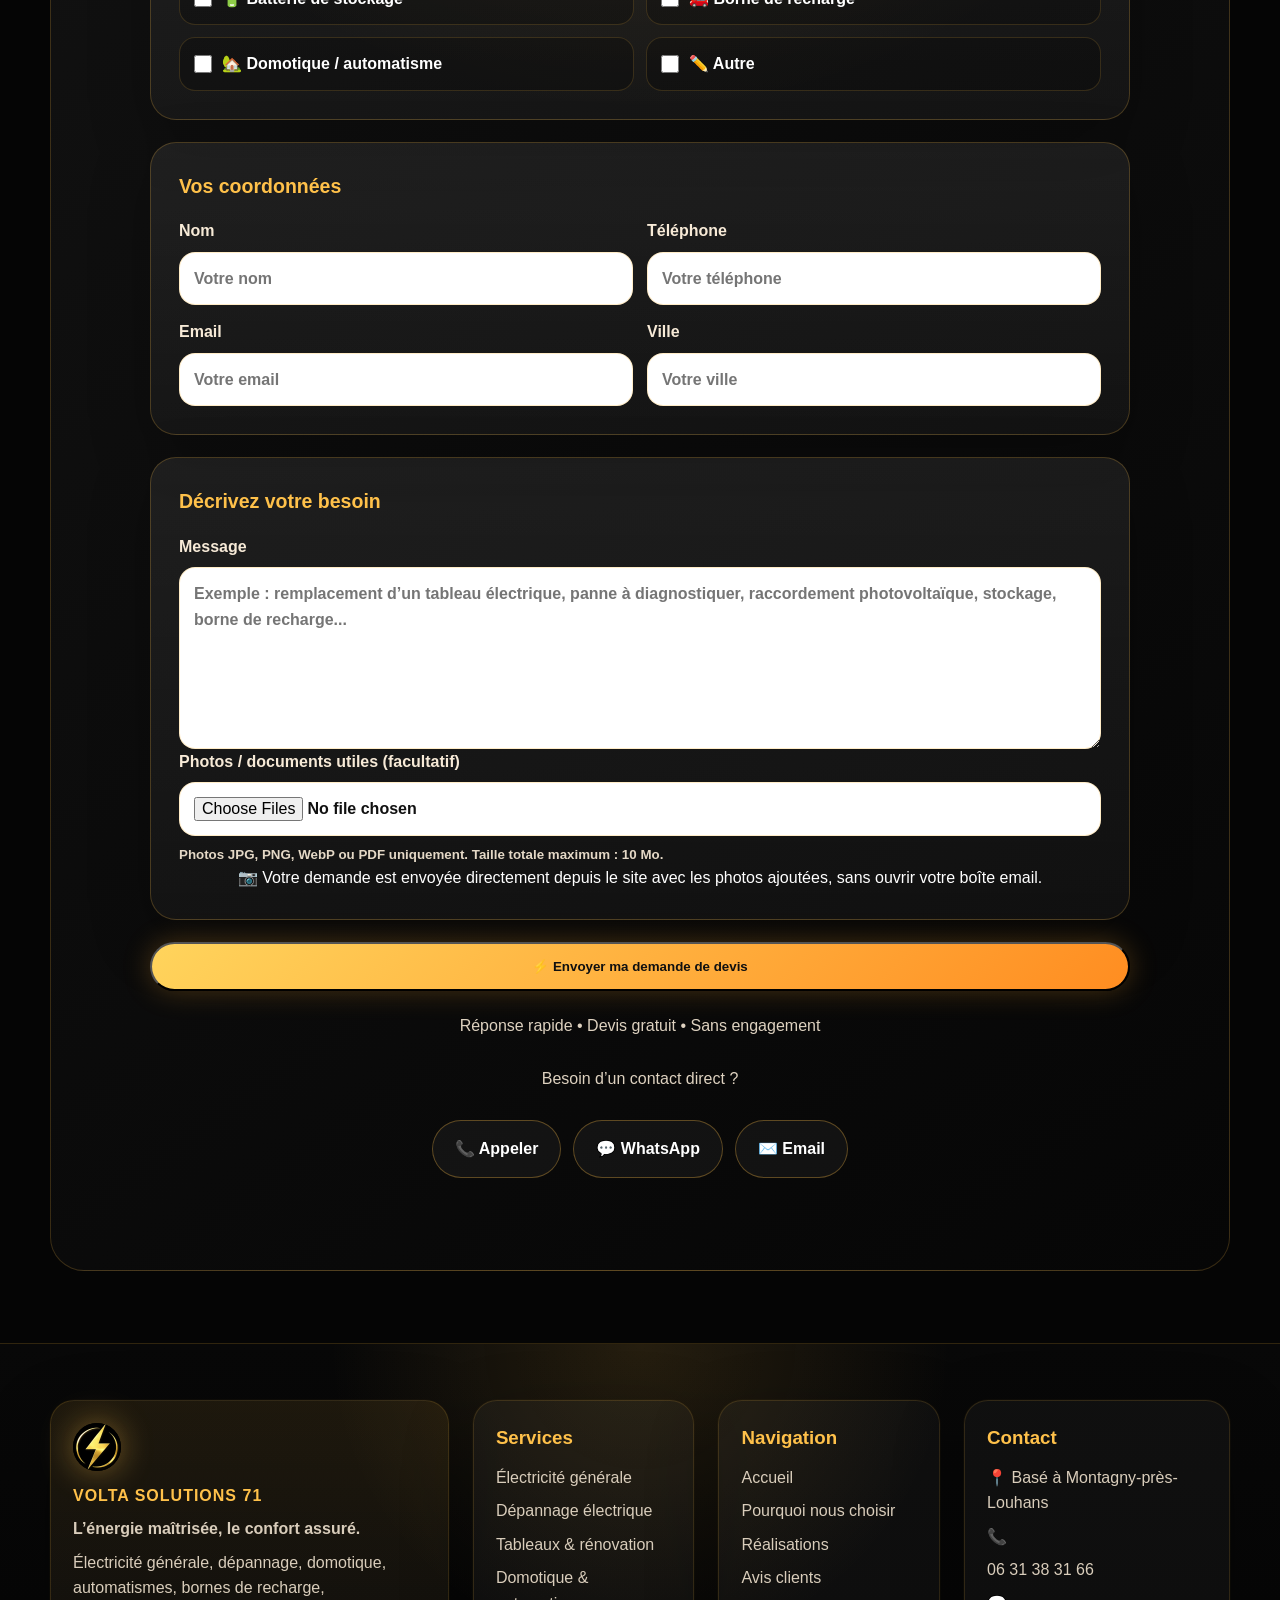
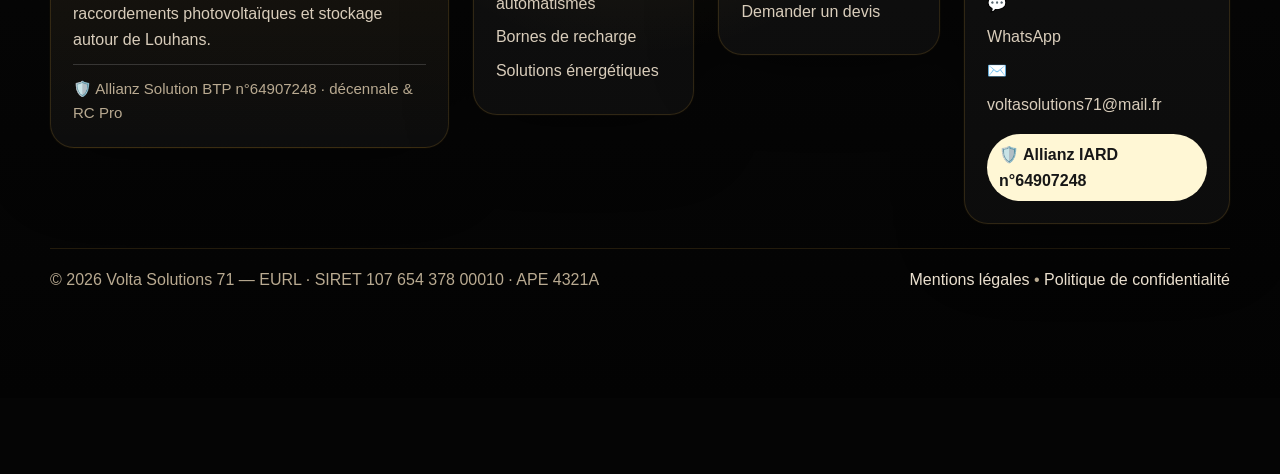
==== commit 24f0c1e7: "V5.7" ====
--- a/index.html
+++ b/index.html
@@ -9,14 +9,14 @@
 <link href="https://voltasolutions71.fr/" rel="canonical"/>
 <meta content="index, follow" name="robots"/>
 <meta content="Christopher Voisin - Volta Solutions 71" name="author"/>
-<meta content="Volta Solutions 71 | Électricien à Louhans, photovoltaïque, domotique &amp; IRVE" property="og:title"/>
-<meta content="Électricité générale, dépannage, photovoltaïque, stockage d’énergie, domotique et bornes de recharge autour de Louhans, en Saône-et-Loire et secteurs proches du Jura." property="og:description"/>
+<meta content="Volta Solutions 71 | Électricien à Louhans, domotique, IRVE &amp; énergie" property="og:title"/>
+<meta content="Électricité générale, dépannage, domotique, bornes de recharge, raccordements photovoltaïques et stockage d’énergie autour de Louhans." property="og:description"/>
 <meta content="website" property="og:type"/>
 <meta content="https://voltasolutions71.fr/" property="og:url"/>
 <meta content="https://voltasolutions71.fr/og-volta-solutions-71.jpg" property="og:image"/>
 <meta content="summary_large_image" name="twitter:card"/>
 <meta content="Volta Solutions 71 | Électricien à Louhans" name="twitter:title"/>
-<meta content="Électricité générale, dépannage, photovoltaïque, domotique et bornes de recharge IRVE en Saône-et-Loire." name="twitter:description"/>
+<meta content="Électricité générale, dépannage, domotique, bornes de recharge et solutions énergétiques autour de Louhans." name="twitter:description"/>
 <link href="favicon.png" rel="icon" type="image/png"/>
 <link href="style.css" rel="stylesheet"/>
 <!-- Google tag (gtag.js) - Consent Mode v2 -->
@@ -105,7 +105,7 @@
       }
     }
   ]
-}</script><link href="site-update-v56.css" rel="stylesheet"/><link href="apple-touch-icon.png" rel="apple-touch-icon"/></head>
+}</script><link href="site-update-v57.css" rel="stylesheet"/><link href="apple-touch-icon.png" rel="apple-touch-icon"/></head>
 <body><div aria-label="Informations utiles" class="top-trust-strip"><span>⚡ Devis gratuit</span><span>📍 Louhans et environ 50 km</span><span>🤝 Artisan local – interlocuteur unique</span><span>🛡️ Décennale Allianz IARD</span></div>
 <header class="hero hero-human" id="accueil">
 <nav class="navbar navbar-human">
@@ -198,8 +198,8 @@
 </article>
 <article class="why-card">
 <span>☀️</span>
-<h3>Photovoltaïque</h3>
-<p>Production d’électricité solaire adaptée à votre maison ou votre entreprise.</p>
+<h3>Photovoltaïque &amp; stockage</h3>
+<p>Raccordements électriques photovoltaïques, maintenance, dépannage d’équipements et solutions de stockage, dans le périmètre assuré.</p>
 </article>
 <article class="why-card">
 <span>🔋</span>
@@ -276,8 +276,8 @@
 <a class="card-link js-track-service" href="electricite-generale-louhans.html">Découvrir le service →</a></article>
 <article class="card">
 <span>☀️</span>
-<h3>Photovoltaïque</h3>
-<p>Installation, contrôle, maintenance, dépannage et optimisation de solutions solaires.</p>
+<h3>Raccordements photovoltaïques</h3>
+<p>Partie électrique, contrôle, maintenance, dépannage et stockage. La pose des panneaux et l’intervention sur les cellules photovoltaïques ne sont pas proposées au titre du contrat actuel.</p>
 <a class="card-link js-track-service" href="solutions-energetiques-louhans.html">Découvrir les solutions →</a></article>
 <article class="card">
 <span>🏡</span>
@@ -318,7 +318,7 @@
 <span>1</span>
 <div>
 <h3>Contact</h3>
-<p>Vous expliquez votre besoin : dépannage, rénovation, photovoltaïque, borne ou domotique.</p>
+<p>Vous expliquez votre besoin : dépannage, rénovation, raccordement photovoltaïque, stockage, borne ou domotique.</p>
 </div>
 </article>
 <article class="timeline-step">
@@ -503,7 +503,17 @@
   </p>
 <a class="btn secondary gallery-btn" href="#devis">Présenter mon projet</a>
 </section>
-<section class="section insurance-section" id="assurance"><p class="section-kicker">Entreprise assurée</p><h2>Responsabilité professionnelle &amp; garantie décennale</h2><p class="section-text">Pour les travaux relevant de la garantie obligatoire, Volta Solutions 71 est couvert selon les activités et limites prévues au contrat d’assurance.</p><div class="insurance-card"><div class="insurance-icon">🛡️</div><div><h3>Allianz IARD</h3><p><strong>Contrat / police n° 64907248</strong></p><p>Assurance de responsabilité décennale — garanties, activités assurées et étendue territoriale selon les conditions contractuelles.</p></div></div></section><section class="section reviews reviews-wow" id="avis"><p class="section-kicker">Avis clients Google</p><h2>Ils font confiance à Volta Solutions 71</h2><p class="section-text">Retrouvez les avis publiés sur la fiche Google de Volta Solutions 71. La note ci-dessous a été vérifiée le 7 août 2026.</p><div class="google-review-summary"><div class="google-score"><strong>5,0/5</strong><div class="stars">★★★★★</div><small>6 avis Google</small></div><div class="google-review-copy"><h3>Des avis publics et vérifiables</h3><p>Plutôt que de recopier des témoignages sans source, le site vous dirige vers la fiche Google officielle pour consulter les avis dans leur contexte.</p><div class="google-review-actions"><a class="btn secondary" href="https://www.google.com/maps/search/?api=1&amp;query=Volta+Solutions+71&amp;query_place_id=ChIJITqS4ooOiowRJSXAFWkHS6w" rel="noopener noreferrer" target="_blank">⭐ Voir les avis Google</a><a class="btn primary" href="https://search.google.com/local/writereview?placeid=ChIJITqS4ooOiowRJSXAFWkHS6w" rel="noopener noreferrer" target="_blank">✍️ Laisser un avis Google</a></div></div></div></section>
+<section class="section insurance-section" id="assurance">
+<p class="section-kicker">Entreprise assurée</p>
+<h2>Responsabilité civile professionnelle &amp; garantie décennale</h2>
+<p class="section-text">Volta Solutions 71 est titulaire du contrat <strong>Allianz Solution BTP n°64907248</strong>, souscrit depuis le <strong>6 août 2026</strong>. L’attestation actuelle est valable du <strong>6 août au 31 décembre 2026</strong>.</p>
+<div class="insurance-card"><div class="insurance-icon">🛡️</div><div>
+<h3>Allianz IARD</h3>
+<p><strong>Activité assurée : Électricité (2710)</strong> — réalisation de réseaux électriques, raccordement et installation d’appareils fonctionnant à l’électricité, VMC, groupes électrogènes et bornes de recharge pour véhicules électriques.</p>
+<p><strong>Photovoltaïque :</strong> raccordements électriques des panneaux couverts dans les limites du contrat. La pose des panneaux photovoltaïques, l’intervention sur les cellules photovoltaïques et la réalisation d’installations de production d’électricité sont exclues.</p>
+<p><strong>Territorialité décennale :</strong> France métropolitaine et départements/régions d’Outre-mer, selon les conditions du contrat.</p>
+
+</div></div></section><section class="section reviews reviews-wow" id="avis"><p class="section-kicker">Avis clients Google</p><h2>Ils font confiance à Volta Solutions 71</h2><p class="section-text">Retrouvez les avis publiés sur la fiche Google de Volta Solutions 71. La note ci-dessous a été vérifiée le 7 août 2026.</p><div class="google-review-summary"><div class="google-score"><strong>5,0/5</strong><div class="stars">★★★★★</div><small>6 avis Google</small></div><div class="google-review-copy"><h3>Des avis publics et vérifiables</h3><p>Plutôt que de recopier des témoignages sans source, le site vous dirige vers la fiche Google officielle pour consulter les avis dans leur contexte.</p><div class="google-review-actions"><a class="btn secondary" href="https://www.google.com/maps/search/?api=1&amp;query=Volta+Solutions+71&amp;query_place_id=ChIJITqS4ooOiowRJSXAFWkHS6w" rel="noopener noreferrer" target="_blank">⭐ Voir les avis Google</a><a class="btn primary" href="https://search.google.com/local/writereview?placeid=ChIJITqS4ooOiowRJSXAFWkHS6w" rel="noopener noreferrer" target="_blank">✍️ Laisser un avis Google</a></div></div></div></section>
 <section class="section faq-section" id="faq"><p class="section-kicker">Questions fréquentes</p><h2>Les réponses avant de démarrer votre projet</h2><p class="section-text">Des informations simples sur les devis, les interventions et les prestations proposées.</p><div class="faq-grid"><details class="faq-item"><summary>Le devis est-il gratuit ?</summary><p>Oui. Après un premier échange et, lorsque c’est nécessaire, une visite sur place, je prépare un devis détaillé et sans engagement.</p></details><details class="faq-item"><summary>Dans quelles communes intervenez-vous ?</summary><p>Je suis basé à Montagny-près-Louhans et j’interviens généralement dans un rayon d’environ 50 km, notamment vers Louhans, Branges, Sornay, Cuisery, Cuiseaux, Saint-Amour et Bletterans.</p></details><details class="faq-item"><summary>Intervenez-vous pour une panne électrique ?</summary><p>Oui, selon mes disponibilités et la nature de la panne. Un premier échange téléphonique permet de comprendre la situation et de définir le niveau d’urgence.</p></details><details class="faq-item"><summary>Pouvez-vous remplacer un ancien tableau électrique ?</summary><p>Oui. Le remplacement est précédé d’un contrôle de l’installation afin d’identifier les protections, circuits et éventuelles anomalies à traiter.</p></details><details class="faq-item"><summary>Réalisez-vous des rénovations électriques complètes ?</summary><p>Oui, pour une maison, un appartement ou des locaux professionnels. Le projet peut inclure le tableau, les circuits, l’éclairage, les prises et les équipements de commande.</p></details><details class="faq-item"><summary>Proposez-vous des solutions domotiques ?</summary><p>Oui. Les solutions sont choisies selon vos besoins : éclairage, volets, chauffage, sécurité, contrôle à distance ou automatismes.</p></details><details class="faq-item"><summary>Affichez-vous des prix fixes sur le site ?</summary><p>Non, car le coût dépend de l’état de l’installation, de l’accessibilité, du matériel choisi et du temps nécessaire. Le devis permet d’obtenir un montant précis et adapté au chantier.</p></details><details class="faq-item"><summary>Puis-je envoyer des photos avec ma demande ?</summary><p>Oui. Le formulaire permet de joindre des photos ou un PDF afin de faciliter la première analyse de votre projet.</p></details></div><a class="btn primary faq-cta" href="#devis">Poser ma question ou demander un devis</a></section><section class="section devis devis-smart" id="devis">
 <p class="section-kicker">Demande de devis</p>
 <h2>Parlez-moi de votre projet</h2>
@@ -534,7 +544,7 @@
 <label><input name="projet" type="checkbox" value="Dépannage électrique"/> <span>⚡ Dépannage électrique</span></label>
 <label><input name="projet" type="checkbox" value="Rénovation électrique"/> <span>🏠 Rénovation électrique</span></label>
 <label><input name="projet" type="checkbox" value="Tableau électrique"/> <span>🔌 Tableau électrique</span></label>
-<label><input name="projet" type="checkbox" value="Photovoltaïque"/> <span>☀️ Photovoltaïque</span></label>
+<label><input name="projet" type="checkbox" value="Raccordement photovoltaïque / stockage"/> <span>☀️ Raccordement photovoltaïque / stockage</span></label>
 <label><input name="projet" type="checkbox" value="Batterie de stockage"/> <span>🔋 Batterie de stockage</span></label>
 <label><input name="projet" type="checkbox" value="Borne de recharge"/> <span>🚗 Borne de recharge</span></label>
 <label><input name="projet" type="checkbox" value="Domotique / automatisme"/> <span>🏡 Domotique / automatisme</span></label>
@@ -566,7 +576,7 @@
 <h3>Décrivez votre besoin</h3>
 <label class="textarea-label">
 <span>Message</span>
-<textarea name="message" placeholder="Exemple : remplacement d’un tableau électrique, panne à diagnostiquer, installation photovoltaïque, borne de recharge..." rows="6"></textarea>
+<textarea name="message" placeholder="Exemple : remplacement d’un tableau électrique, panne à diagnostiquer, raccordement photovoltaïque, stockage, borne de recharge..." rows="6"></textarea>
 </label>
 <label class="file-label">
 <span>Photos / documents utiles (facultatif)</span>
@@ -605,10 +615,9 @@
 <div class="footer-brand">Volta Solutions 71</div>
 <p class="footer-slogan">L’énergie maîtrisée, le confort assuré.</p>
 <p>
-        Électricité générale, photovoltaïque, domotique, automatisme,
-        bornes de recharge et dépannage autour de Louhans, en Saône-et-Loire et dans les secteurs proches du Jura.
+        Électricité générale, dépannage, domotique, automatismes, bornes de recharge, raccordements photovoltaïques et stockage autour de Louhans.
       </p>
-<div class="footer-assurance">🛡️ Assurance décennale : Allianz IARD · n°64907248</div></div>
+<div class="footer-assurance">🛡️ Allianz Solution BTP n°64907248 · décennale & RC Pro</div></div>
 <div class="footer-col"><h3>Services</h3><a href="electricite-generale-louhans.html">Électricité générale</a><a href="depannage-electrique-louhans.html">Dépannage électrique</a><a href="tableau-renovation-electrique-louhans.html">Tableaux &amp; rénovation</a><a href="domotique-automatisme-louhans.html">Domotique &amp; automatismes</a><a href="borne-recharge-louhans.html">Bornes de recharge</a><a href="solutions-energetiques-louhans.html">Solutions énergétiques</a></div>
 <div class="footer-col">
 <h3>Navigation</h3>
--- a/site-update-v57.css
+++ b/site-update-v57.css
@@ -0,0 +1,24 @@
+
+/* VoltaSite V5.6 - identité, assurance et avis Google */
+:root{--volta-gold:#f4c542;--volta-black:#08090b;--volta-soft:#fff9e7}
+.nav-logo{object-fit:contain!important;border-radius:50%;background:#050505;box-shadow:0 0 0 1px rgba(244,197,66,.45)}
+.brand-human .nav-logo{width:48px!important;height:48px!important}
+.footer-icon{object-fit:contain!important;border-radius:50%;background:#050505}
+.legal-brand-logo{display:block;width:94px;height:94px;object-fit:contain;border-radius:50%;background:#050505;margin:0 0 18px}
+.insurance-section{background:linear-gradient(135deg,#08090b,#16191f);color:#fff;border-radius:28px;padding:34px!important;box-shadow:0 18px 46px rgba(0,0,0,.16)}
+.insurance-section .section-kicker{color:var(--volta-gold)}
+.insurance-section h2{color:#fff}.insurance-section .section-text{color:#e5e7eb}
+.insurance-card{display:grid;grid-template-columns:auto 1fr;gap:20px;align-items:center;border:1px solid rgba(244,197,66,.36);border-radius:22px;padding:22px;background:rgba(255,255,255,.05)}
+.insurance-icon{width:66px;height:66px;border-radius:18px;background:var(--volta-gold);color:#111;display:grid;place-items:center;font-size:31px}
+.insurance-card h3{margin:0 0 7px}.insurance-card p{margin:5px 0;color:#e5e7eb}.insurance-card strong{color:#fff}
+.google-review-summary{display:flex;gap:20px;align-items:center;justify-content:center;margin:26px auto 18px;flex-wrap:wrap}
+.google-score{min-width:205px;text-align:center;background:#fff;border:1px solid rgba(17,24,39,.08);border-radius:22px;padding:20px;box-shadow:0 12px 30px rgba(15,23,42,.08)}
+.google-score strong{display:block;font-size:38px;line-height:1;color:#111827}.google-score .stars{font-size:25px;letter-spacing:2px;color:#f5b301;margin:8px 0}.google-score small{color:#64748b;font-weight:700}
+.google-review-copy{max-width:560px}.google-review-copy h3{margin:0 0 7px}.google-review-actions{display:flex;gap:10px;flex-wrap:wrap;margin-top:14px}.google-review-actions .btn{margin:0}
+.legal-company-grid{display:grid;grid-template-columns:1fr 1fr;gap:12px}.legal-info-box{border:1px solid #e5e7eb;border-radius:16px;padding:14px;background:#f9fafb}.legal-info-box strong{display:block;margin-bottom:3px}
+.footer-assurance{margin-top:12px;padding-top:12px;border-top:1px solid rgba(255,255,255,.16);font-size:.94em}
+.site-admin-badge{display:inline-flex;gap:7px;align-items:center;padding:8px 12px;border-radius:999px;background:#fff7d5;color:#171717;font-weight:800;margin-top:9px}
+@media(max-width:700px){.insurance-section{padding:23px 18px!important}.insurance-card{grid-template-columns:1fr}.insurance-icon{width:56px;height:56px}.legal-company-grid{grid-template-columns:1fr}.google-score{width:100%}.google-review-copy{text-align:center}.google-review-actions{justify-content:center}.brand-human .nav-logo{width:42px!important;height:42px!important}}
+
+/* V5.7 assurance / périmètre */
+.insurance-actions{margin-top:14px;display:flex;gap:10px;flex-wrap:wrap}.service-scope-note{margin-top:18px;padding:16px 18px;border:1px solid rgba(245,197,66,.55);border-left:5px solid #f5c542;border-radius:14px;background:#fffaf0;line-height:1.55}.buttonLink{display:inline-flex;padding:11px 15px;border-radius:12px;background:#111827;color:#fff!important;text-decoration:none;font-weight:800}.buttonLink:hover{transform:translateY(-1px)}
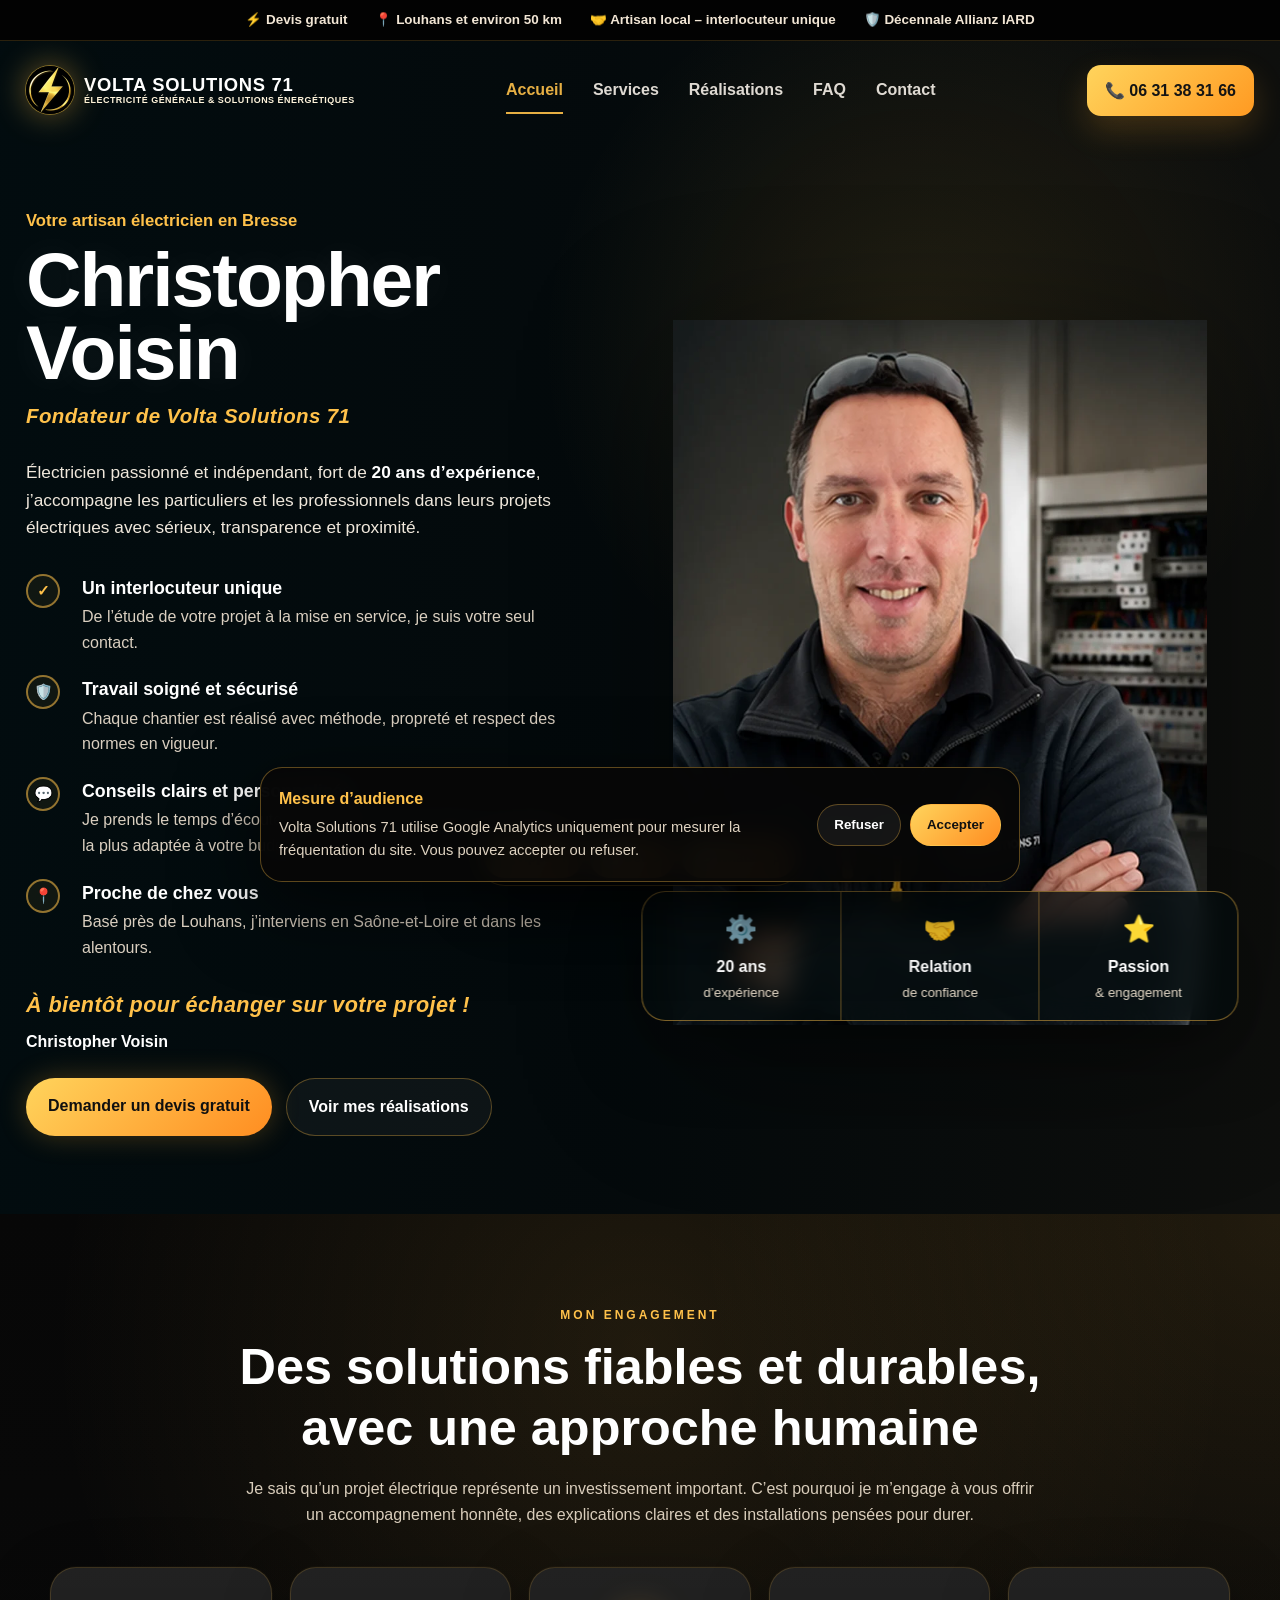
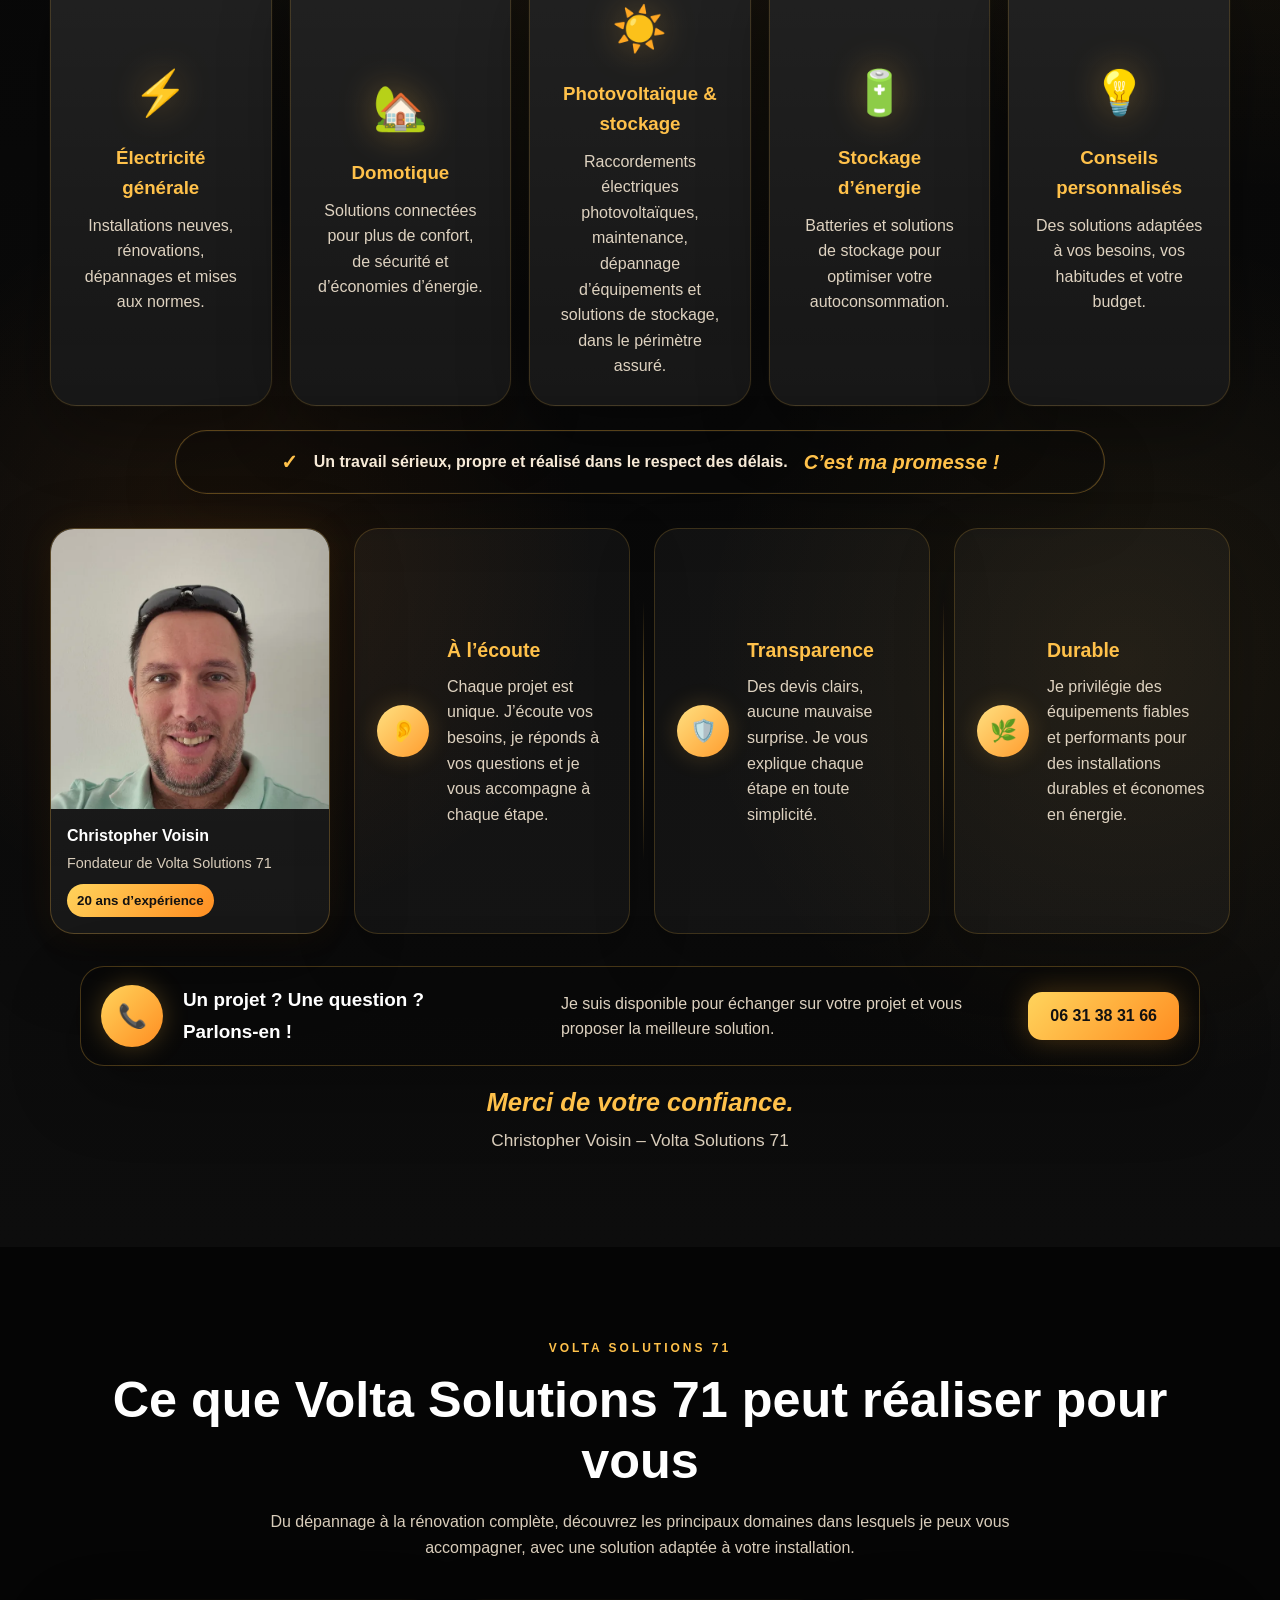
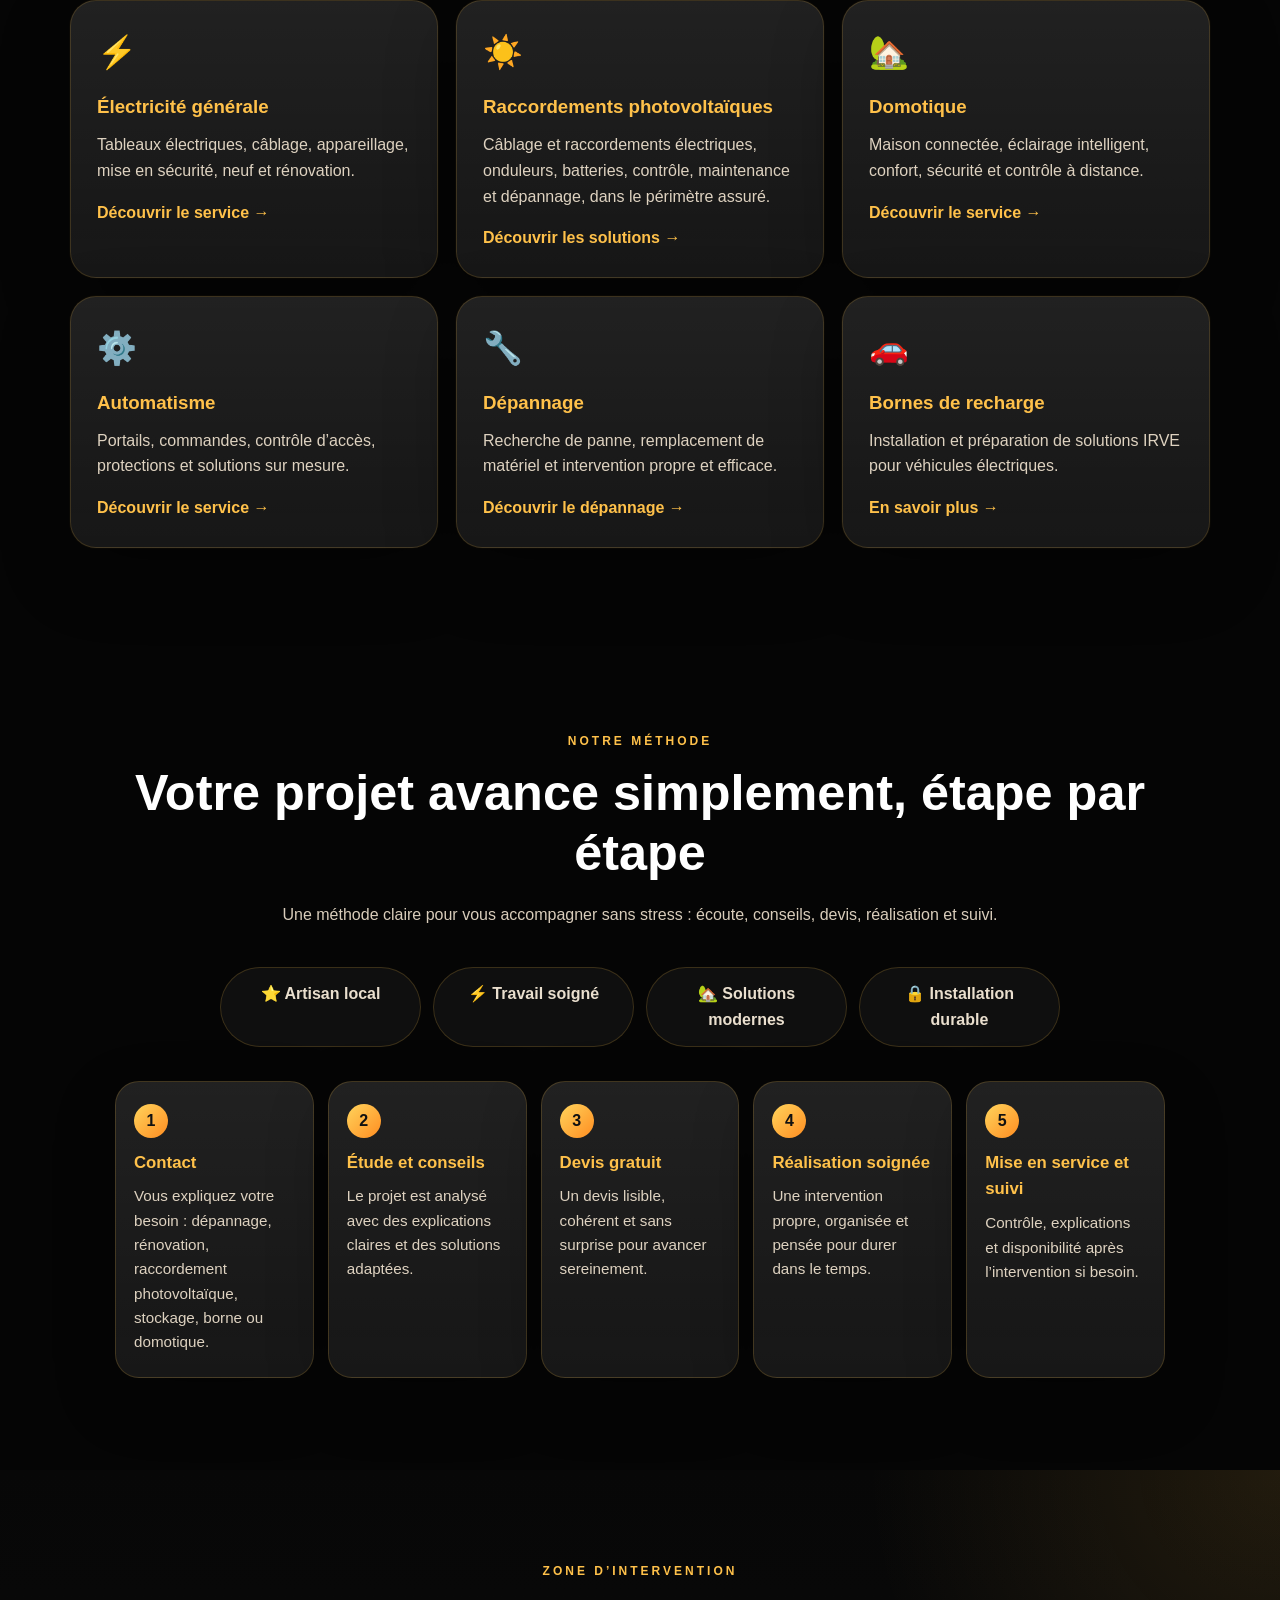
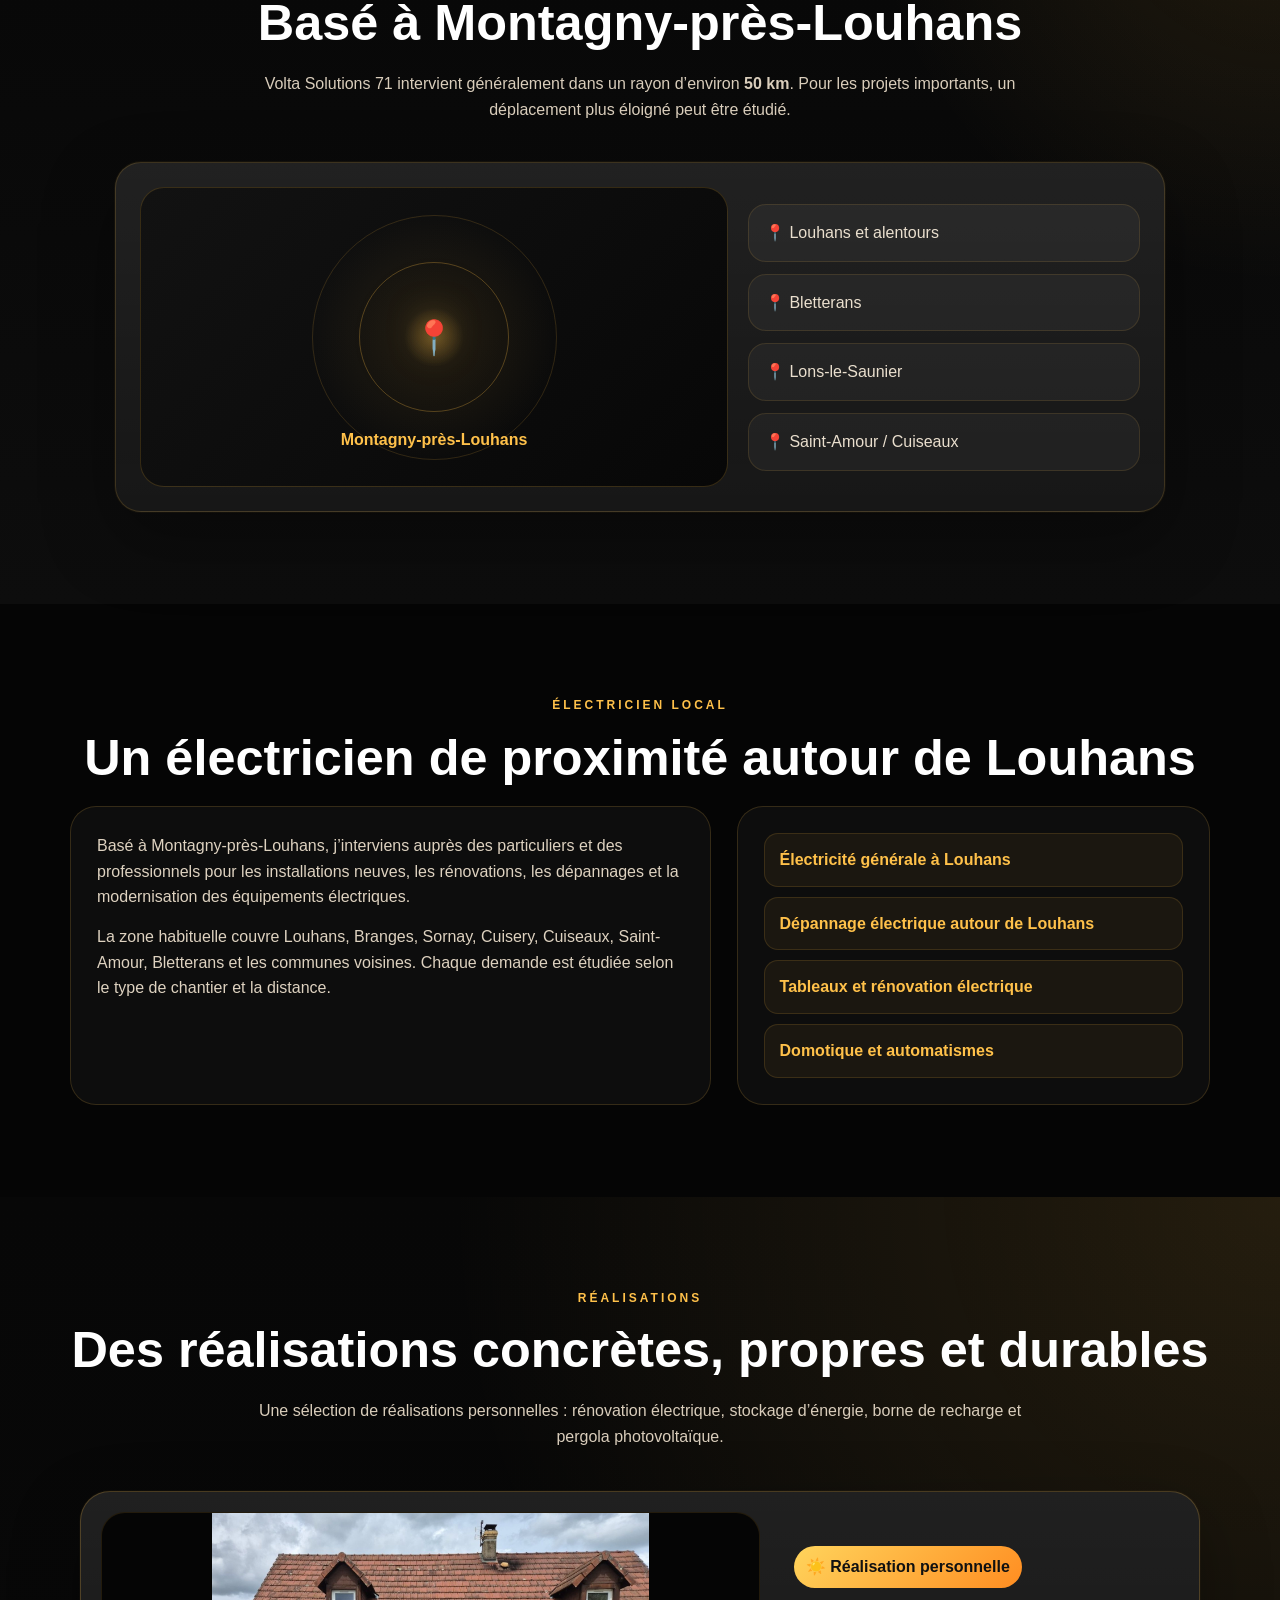
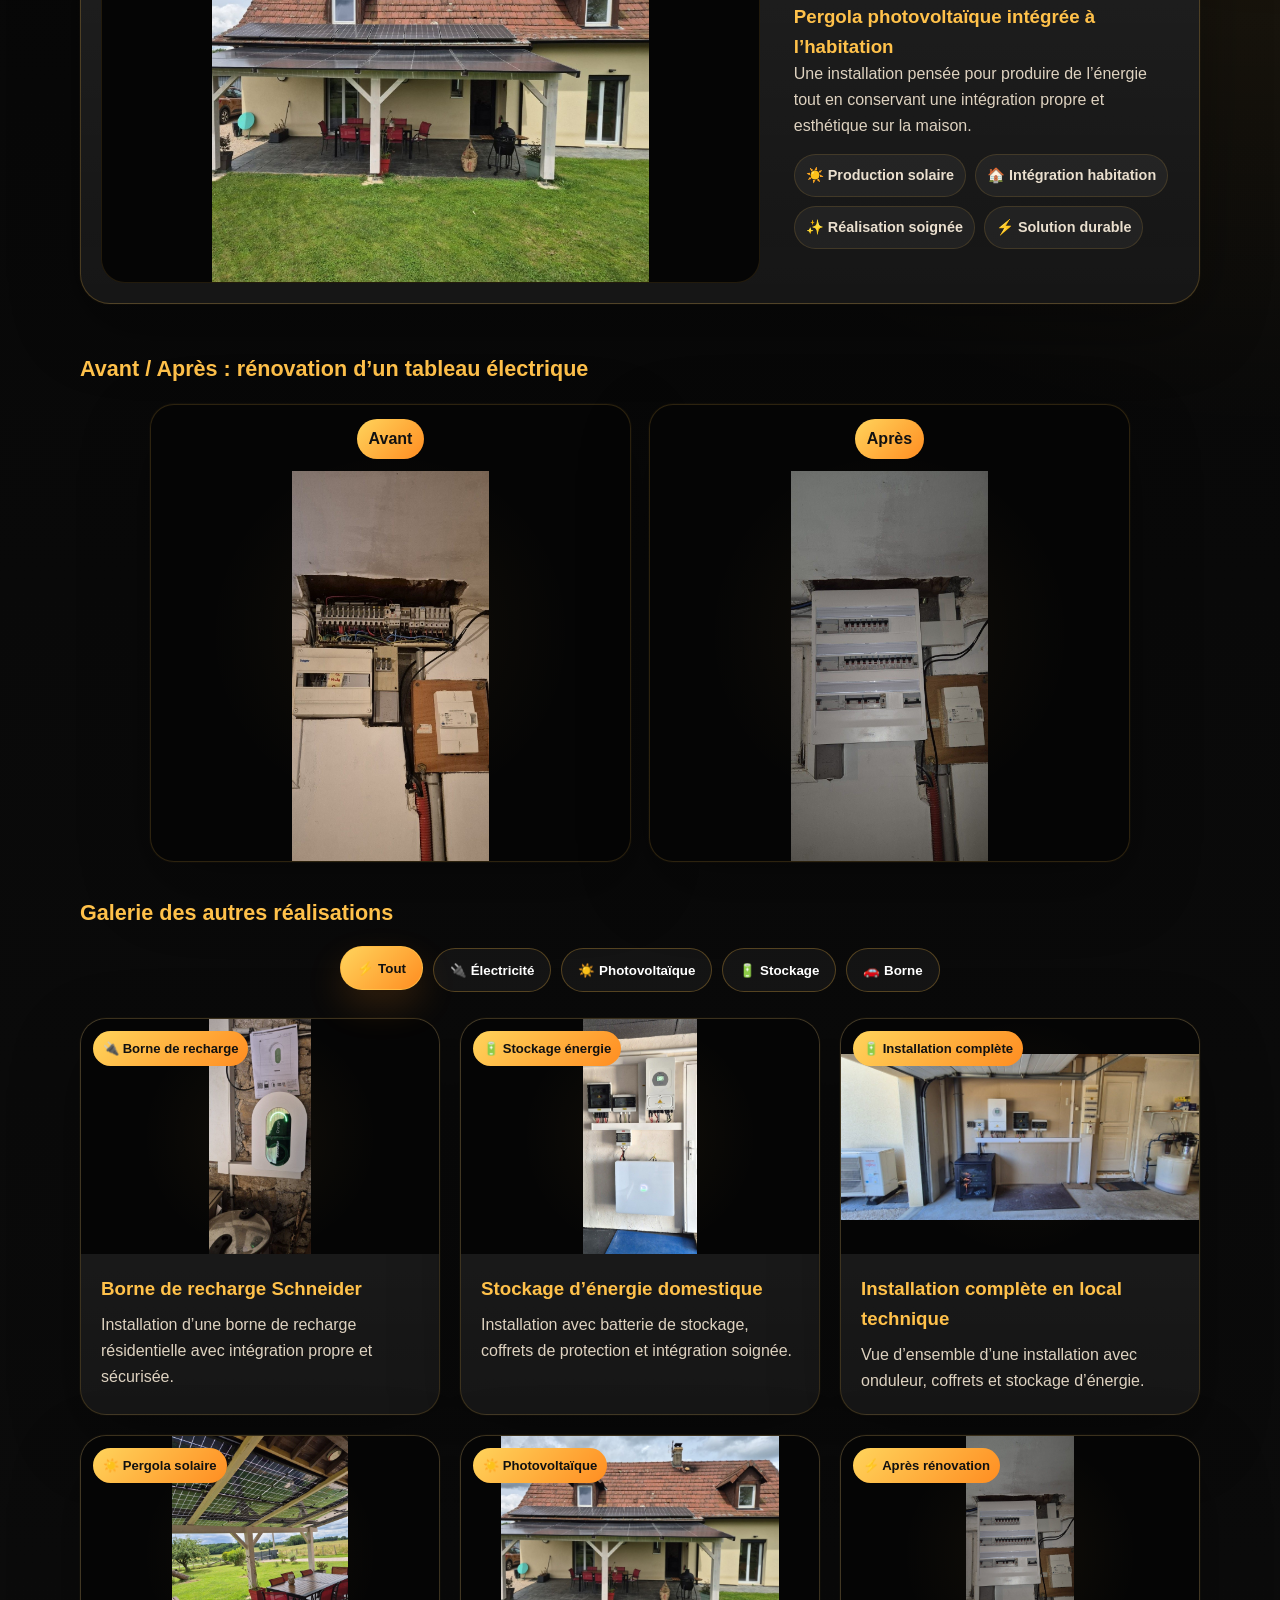
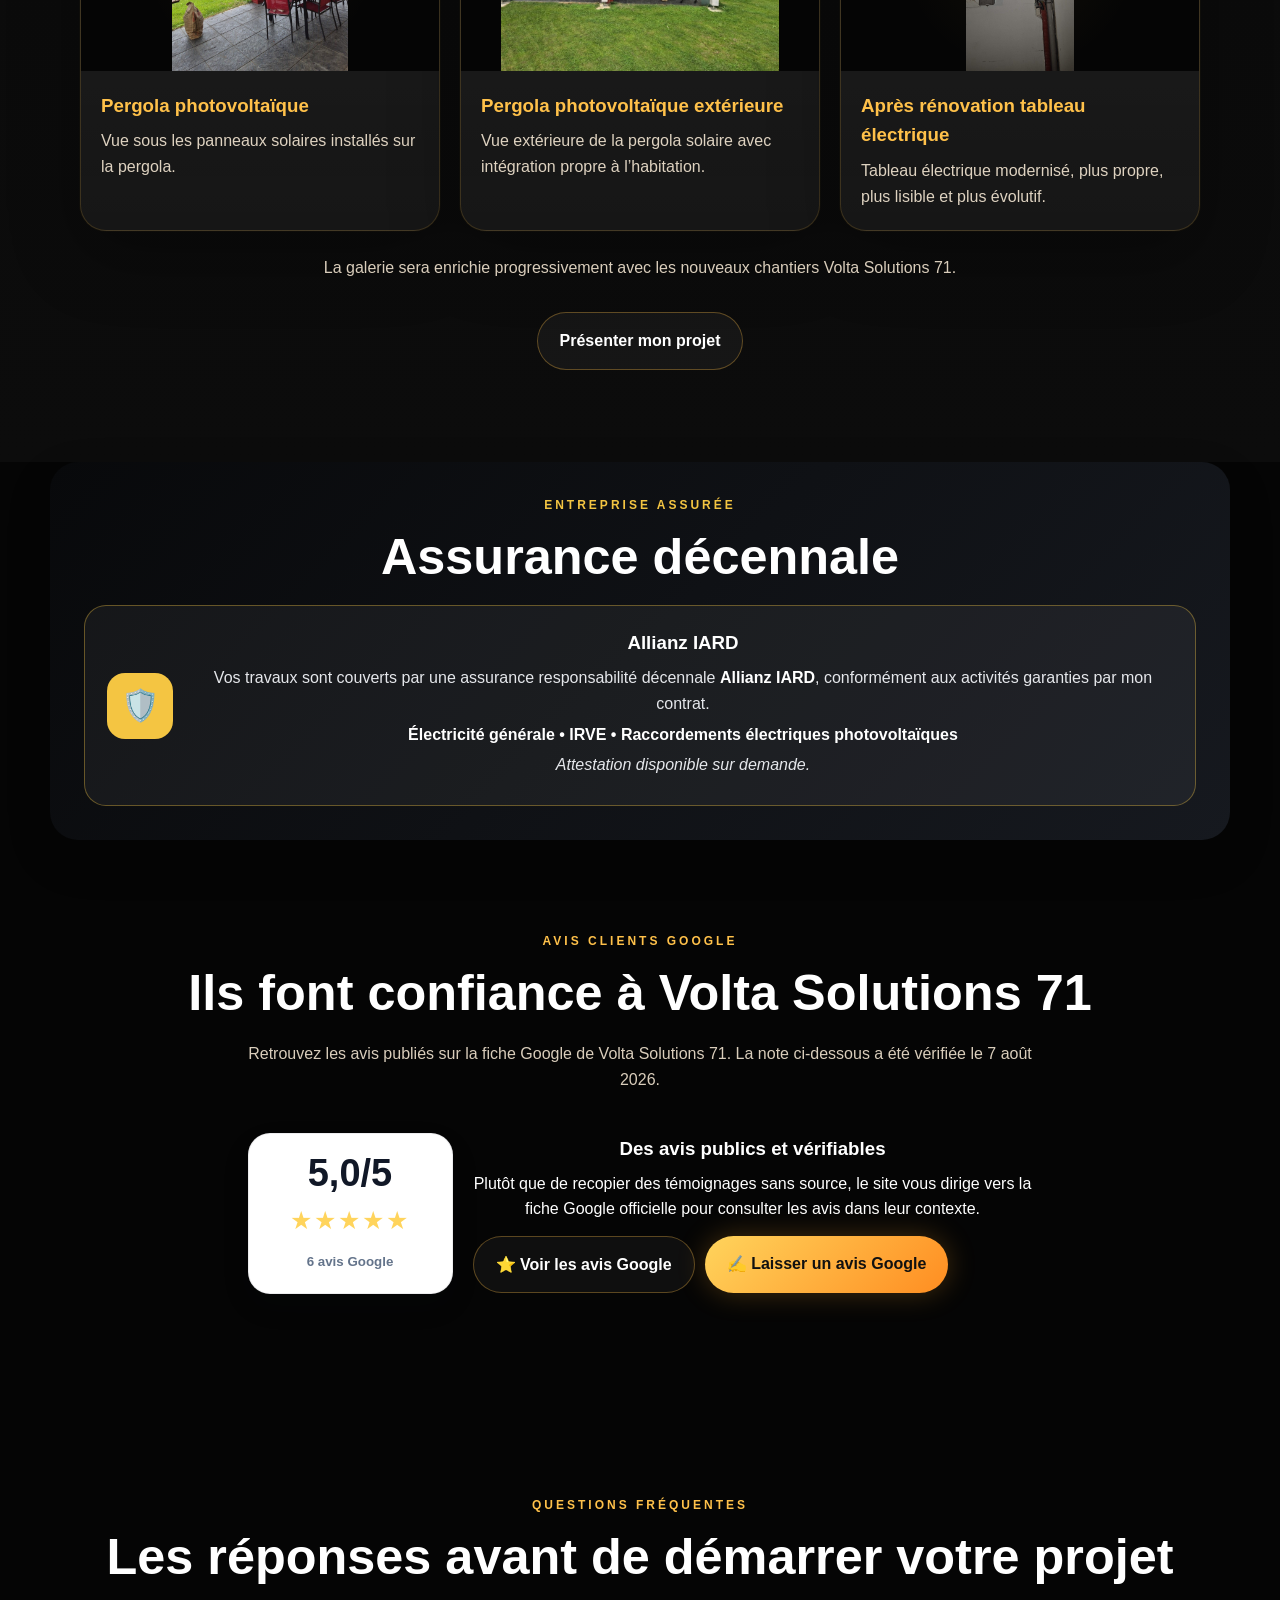
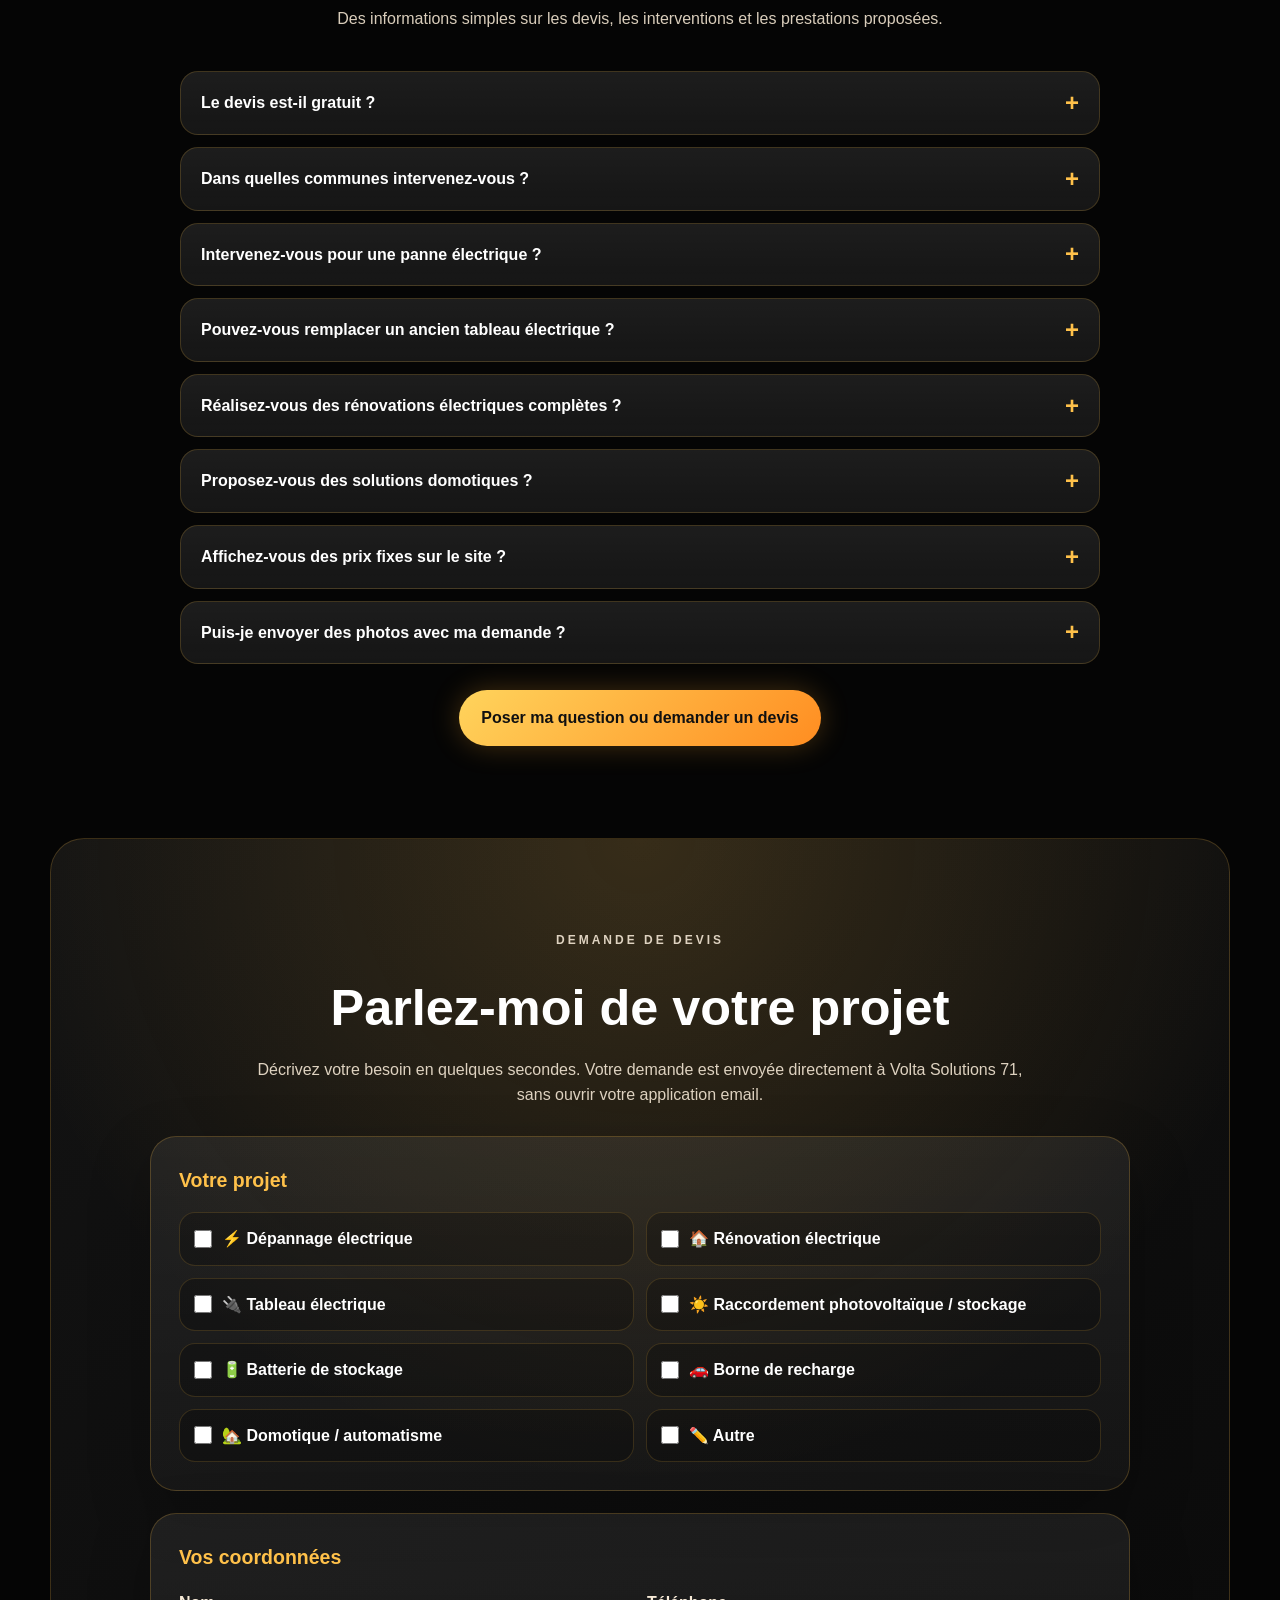
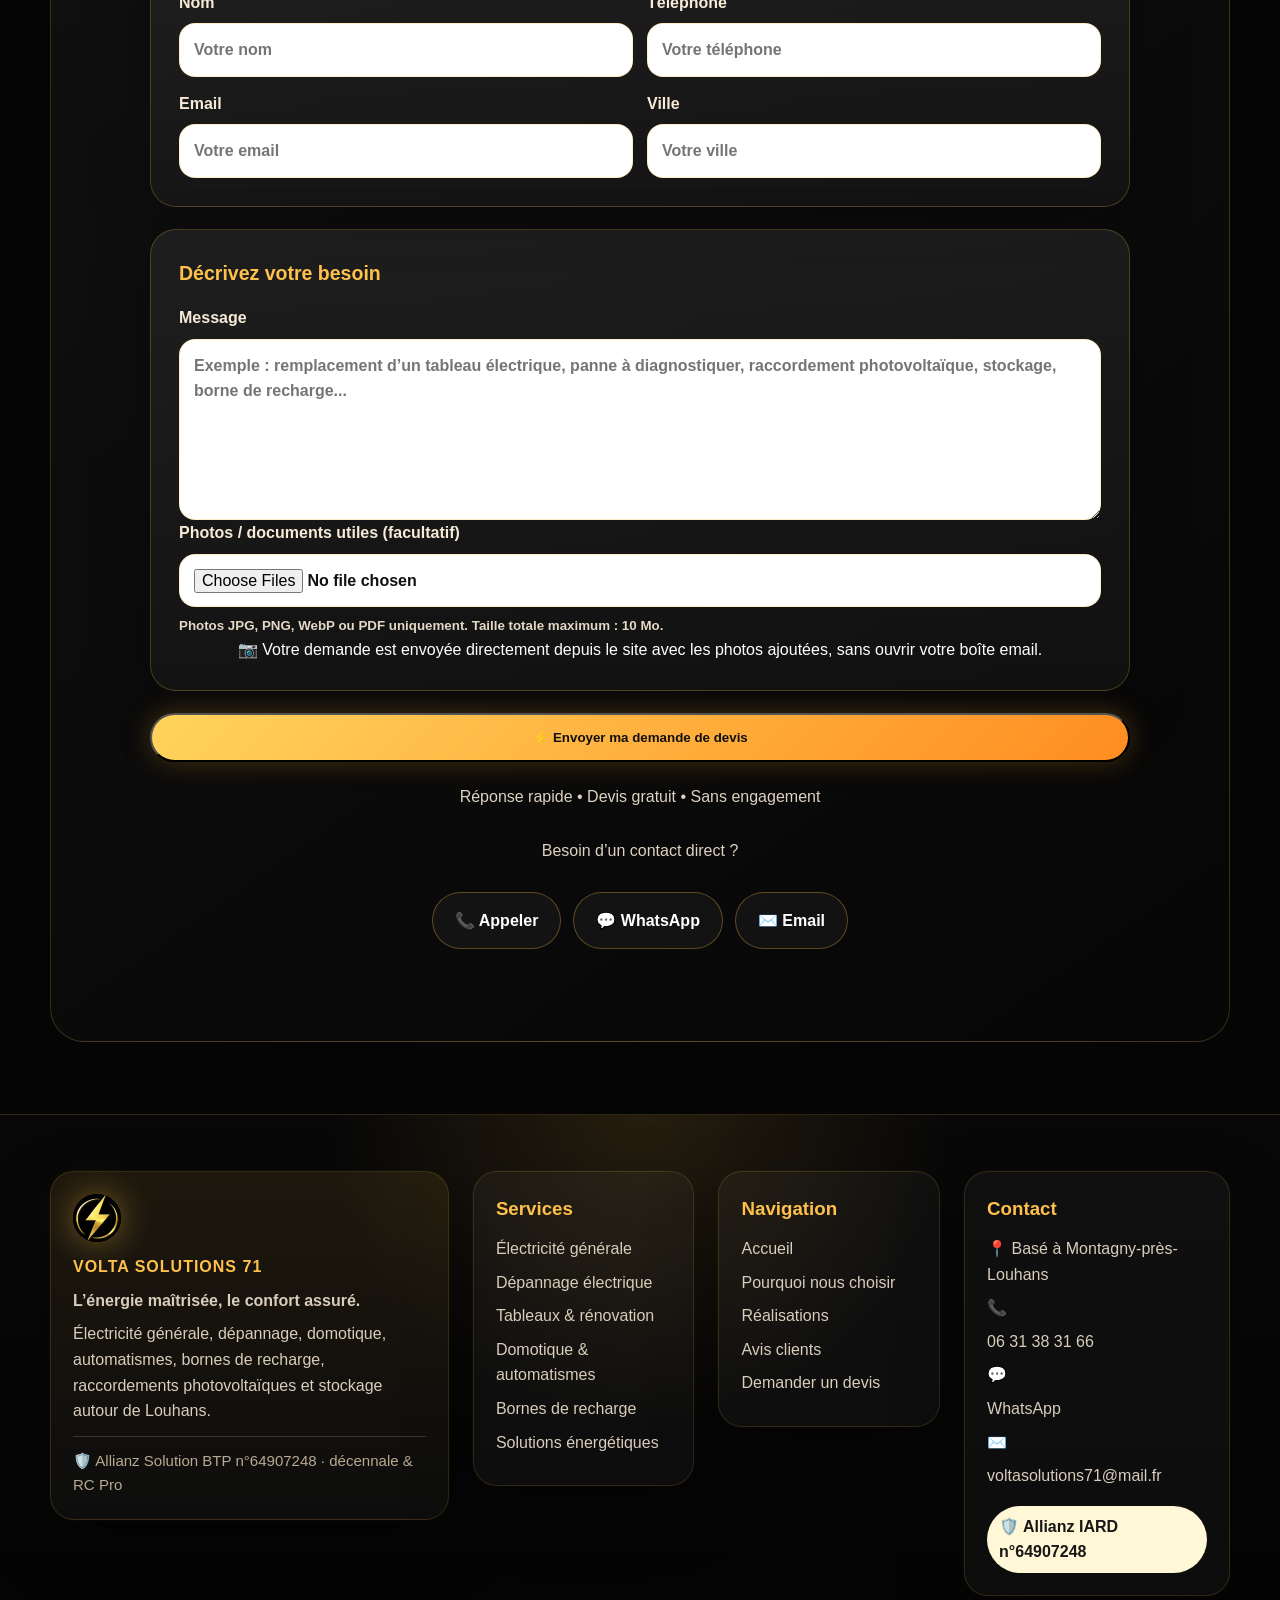
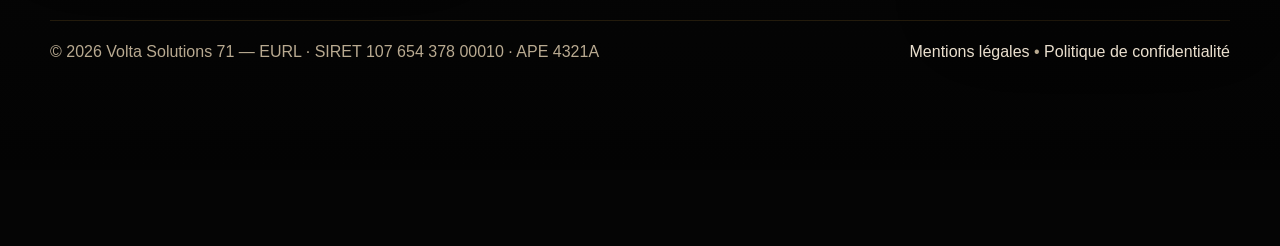
==== commit 9d7ddbc6: "V5.10" ====
--- a/index.html
+++ b/index.html
@@ -273,32 +273,32 @@
 <span>⚡</span>
 <h3>Électricité générale</h3>
 <p>Tableaux électriques, câblage, appareillage, mise en sécurité, neuf et rénovation.</p>
-<a class="card-link js-track-service" href="electricite-generale-louhans.html">Découvrir le service →</a></article>
+<a class="card-link js-track-service" href="electricite-generale-louhans">Découvrir le service →</a></article>
 <article class="card">
 <span>☀️</span>
 <h3>Raccordements photovoltaïques</h3>
-<p>Partie électrique, contrôle, maintenance, dépannage et stockage. La pose des panneaux et l’intervention sur les cellules photovoltaïques ne sont pas proposées au titre du contrat actuel.</p>
-<a class="card-link js-track-service" href="solutions-energetiques-louhans.html">Découvrir les solutions →</a></article>
+<p>Câblage et raccordements électriques, onduleurs, batteries, contrôle, maintenance et dépannage, dans le périmètre assuré.</p>
+<a class="card-link js-track-service" href="solutions-energetiques-louhans">Découvrir les solutions →</a></article>
 <article class="card">
 <span>🏡</span>
 <h3>Domotique</h3>
 <p>Maison connectée, éclairage intelligent, confort, sécurité et contrôle à distance.</p>
-<a class="card-link js-track-service" href="domotique-automatisme-louhans.html">Découvrir le service →</a></article>
+<a class="card-link js-track-service" href="domotique-automatisme-louhans">Découvrir le service →</a></article>
 <article class="card">
 <span>⚙️</span>
 <h3>Automatisme</h3>
 <p>Portails, commandes, contrôle d’accès, protections et solutions sur mesure.</p>
-<a class="card-link js-track-service" href="domotique-automatisme-louhans.html">Découvrir le service →</a></article>
+<a class="card-link js-track-service" href="domotique-automatisme-louhans">Découvrir le service →</a></article>
 <article class="card">
 <span>🔧</span>
 <h3>Dépannage</h3>
 <p>Recherche de panne, remplacement de matériel et intervention propre et efficace.</p>
-<a class="card-link js-track-service" href="depannage-electrique-louhans.html">Découvrir le dépannage →</a></article>
+<a class="card-link js-track-service" href="depannage-electrique-louhans">Découvrir le dépannage →</a></article>
 <article class="card">
 <span>🚗</span>
 <h3>Bornes de recharge</h3>
 <p>Installation et préparation de solutions IRVE pour véhicules électriques.</p>
-<a class="card-link js-track-service" href="borne-recharge-louhans.html">En savoir plus →</a></article>
+<a class="card-link js-track-service" href="borne-recharge-louhans">En savoir plus →</a></article>
 </div>
 </section>
 <section class="section method-section method-premium" id="methode">
@@ -382,10 +382,10 @@
 <p>La zone habituelle couvre Louhans, Branges, Sornay, Cuisery, Cuiseaux, Saint-Amour, Bletterans et les communes voisines. Chaque demande est étudiée selon le type de chantier et la distance.</p>
 </div>
 <div class="local-links">
-<a href="electricite-generale-louhans.html">Électricité générale à Louhans</a>
-<a href="depannage-electrique-louhans.html">Dépannage électrique autour de Louhans</a>
-<a href="tableau-renovation-electrique-louhans.html">Tableaux et rénovation électrique</a>
-<a href="domotique-automatisme-louhans.html">Domotique et automatismes</a>
+<a href="electricite-generale-louhans">Électricité générale à Louhans</a>
+<a href="depannage-electrique-louhans">Dépannage électrique autour de Louhans</a>
+<a href="tableau-renovation-electrique-louhans">Tableaux et rénovation électrique</a>
+<a href="domotique-automatisme-louhans">Domotique et automatismes</a>
 </div>
 </div>
 </section>
@@ -505,14 +505,12 @@
 </section>
 <section class="section insurance-section" id="assurance">
 <p class="section-kicker">Entreprise assurée</p>
-<h2>Responsabilité civile professionnelle &amp; garantie décennale</h2>
-<p class="section-text">Volta Solutions 71 est titulaire du contrat <strong>Allianz Solution BTP n°64907248</strong>, souscrit depuis le <strong>6 août 2026</strong>. L’attestation actuelle est valable du <strong>6 août au 31 décembre 2026</strong>.</p>
+<h2>Assurance décennale</h2>
 <div class="insurance-card"><div class="insurance-icon">🛡️</div><div>
 <h3>Allianz IARD</h3>
-<p><strong>Activité assurée : Électricité (2710)</strong> — réalisation de réseaux électriques, raccordement et installation d’appareils fonctionnant à l’électricité, VMC, groupes électrogènes et bornes de recharge pour véhicules électriques.</p>
-<p><strong>Photovoltaïque :</strong> raccordements électriques des panneaux couverts dans les limites du contrat. La pose des panneaux photovoltaïques, l’intervention sur les cellules photovoltaïques et la réalisation d’installations de production d’électricité sont exclues.</p>
-<p><strong>Territorialité décennale :</strong> France métropolitaine et départements/régions d’Outre-mer, selon les conditions du contrat.</p>
-
+<p>Vos travaux sont couverts par une assurance responsabilité décennale <strong>Allianz IARD</strong>, conformément aux activités garanties par mon contrat.</p>
+<p><strong>Électricité générale • IRVE • Raccordements électriques photovoltaïques</strong></p>
+<p><em>Attestation disponible sur demande.</em></p>
 </div></div></section><section class="section reviews reviews-wow" id="avis"><p class="section-kicker">Avis clients Google</p><h2>Ils font confiance à Volta Solutions 71</h2><p class="section-text">Retrouvez les avis publiés sur la fiche Google de Volta Solutions 71. La note ci-dessous a été vérifiée le 7 août 2026.</p><div class="google-review-summary"><div class="google-score"><strong>5,0/5</strong><div class="stars">★★★★★</div><small>6 avis Google</small></div><div class="google-review-copy"><h3>Des avis publics et vérifiables</h3><p>Plutôt que de recopier des témoignages sans source, le site vous dirige vers la fiche Google officielle pour consulter les avis dans leur contexte.</p><div class="google-review-actions"><a class="btn secondary" href="https://www.google.com/maps/search/?api=1&amp;query=Volta+Solutions+71&amp;query_place_id=ChIJITqS4ooOiowRJSXAFWkHS6w" rel="noopener noreferrer" target="_blank">⭐ Voir les avis Google</a><a class="btn primary" href="https://search.google.com/local/writereview?placeid=ChIJITqS4ooOiowRJSXAFWkHS6w" rel="noopener noreferrer" target="_blank">✍️ Laisser un avis Google</a></div></div></div></section>
 <section class="section faq-section" id="faq"><p class="section-kicker">Questions fréquentes</p><h2>Les réponses avant de démarrer votre projet</h2><p class="section-text">Des informations simples sur les devis, les interventions et les prestations proposées.</p><div class="faq-grid"><details class="faq-item"><summary>Le devis est-il gratuit ?</summary><p>Oui. Après un premier échange et, lorsque c’est nécessaire, une visite sur place, je prépare un devis détaillé et sans engagement.</p></details><details class="faq-item"><summary>Dans quelles communes intervenez-vous ?</summary><p>Je suis basé à Montagny-près-Louhans et j’interviens généralement dans un rayon d’environ 50 km, notamment vers Louhans, Branges, Sornay, Cuisery, Cuiseaux, Saint-Amour et Bletterans.</p></details><details class="faq-item"><summary>Intervenez-vous pour une panne électrique ?</summary><p>Oui, selon mes disponibilités et la nature de la panne. Un premier échange téléphonique permet de comprendre la situation et de définir le niveau d’urgence.</p></details><details class="faq-item"><summary>Pouvez-vous remplacer un ancien tableau électrique ?</summary><p>Oui. Le remplacement est précédé d’un contrôle de l’installation afin d’identifier les protections, circuits et éventuelles anomalies à traiter.</p></details><details class="faq-item"><summary>Réalisez-vous des rénovations électriques complètes ?</summary><p>Oui, pour une maison, un appartement ou des locaux professionnels. Le projet peut inclure le tableau, les circuits, l’éclairage, les prises et les équipements de commande.</p></details><details class="faq-item"><summary>Proposez-vous des solutions domotiques ?</summary><p>Oui. Les solutions sont choisies selon vos besoins : éclairage, volets, chauffage, sécurité, contrôle à distance ou automatismes.</p></details><details class="faq-item"><summary>Affichez-vous des prix fixes sur le site ?</summary><p>Non, car le coût dépend de l’état de l’installation, de l’accessibilité, du matériel choisi et du temps nécessaire. Le devis permet d’obtenir un montant précis et adapté au chantier.</p></details><details class="faq-item"><summary>Puis-je envoyer des photos avec ma demande ?</summary><p>Oui. Le formulaire permet de joindre des photos ou un PDF afin de faciliter la première analyse de votre projet.</p></details></div><a class="btn primary faq-cta" href="#devis">Poser ma question ou demander un devis</a></section><section class="section devis devis-smart" id="devis">
 <p class="section-kicker">Demande de devis</p>
@@ -618,7 +616,7 @@
         Électricité générale, dépannage, domotique, automatismes, bornes de recharge, raccordements photovoltaïques et stockage autour de Louhans.
       </p>
 <div class="footer-assurance">🛡️ Allianz Solution BTP n°64907248 · décennale & RC Pro</div></div>
-<div class="footer-col"><h3>Services</h3><a href="electricite-generale-louhans.html">Électricité générale</a><a href="depannage-electrique-louhans.html">Dépannage électrique</a><a href="tableau-renovation-electrique-louhans.html">Tableaux &amp; rénovation</a><a href="domotique-automatisme-louhans.html">Domotique &amp; automatismes</a><a href="borne-recharge-louhans.html">Bornes de recharge</a><a href="solutions-energetiques-louhans.html">Solutions énergétiques</a></div>
+<div class="footer-col"><h3>Services</h3><a href="electricite-generale-louhans">Électricité générale</a><a href="depannage-electrique-louhans">Dépannage électrique</a><a href="tableau-renovation-electrique-louhans">Tableaux &amp; rénovation</a><a href="domotique-automatisme-louhans">Domotique &amp; automatismes</a><a href="borne-recharge-louhans">Bornes de recharge</a><a href="solutions-energetiques-louhans">Solutions énergétiques</a></div>
 <div class="footer-col">
 <h3>Navigation</h3>
 <a href="#accueil">Accueil</a>
@@ -638,9 +636,9 @@
 <div class="footer-bottom">
 <p>© 2026 Volta Solutions 71 — EURL · SIRET 107 654 378 00010 · APE 4321A</p>
 <div>
-<a href="mentions-legales.html">Mentions légales</a>
+<a href="mentions-legales">Mentions légales</a>
 <span>•</span>
-<a href="politique-confidentialite.html">Politique de confidentialité</a>
+<a href="politique-confidentialite">Politique de confidentialité</a>
 </div>
 </div>
 </footer>
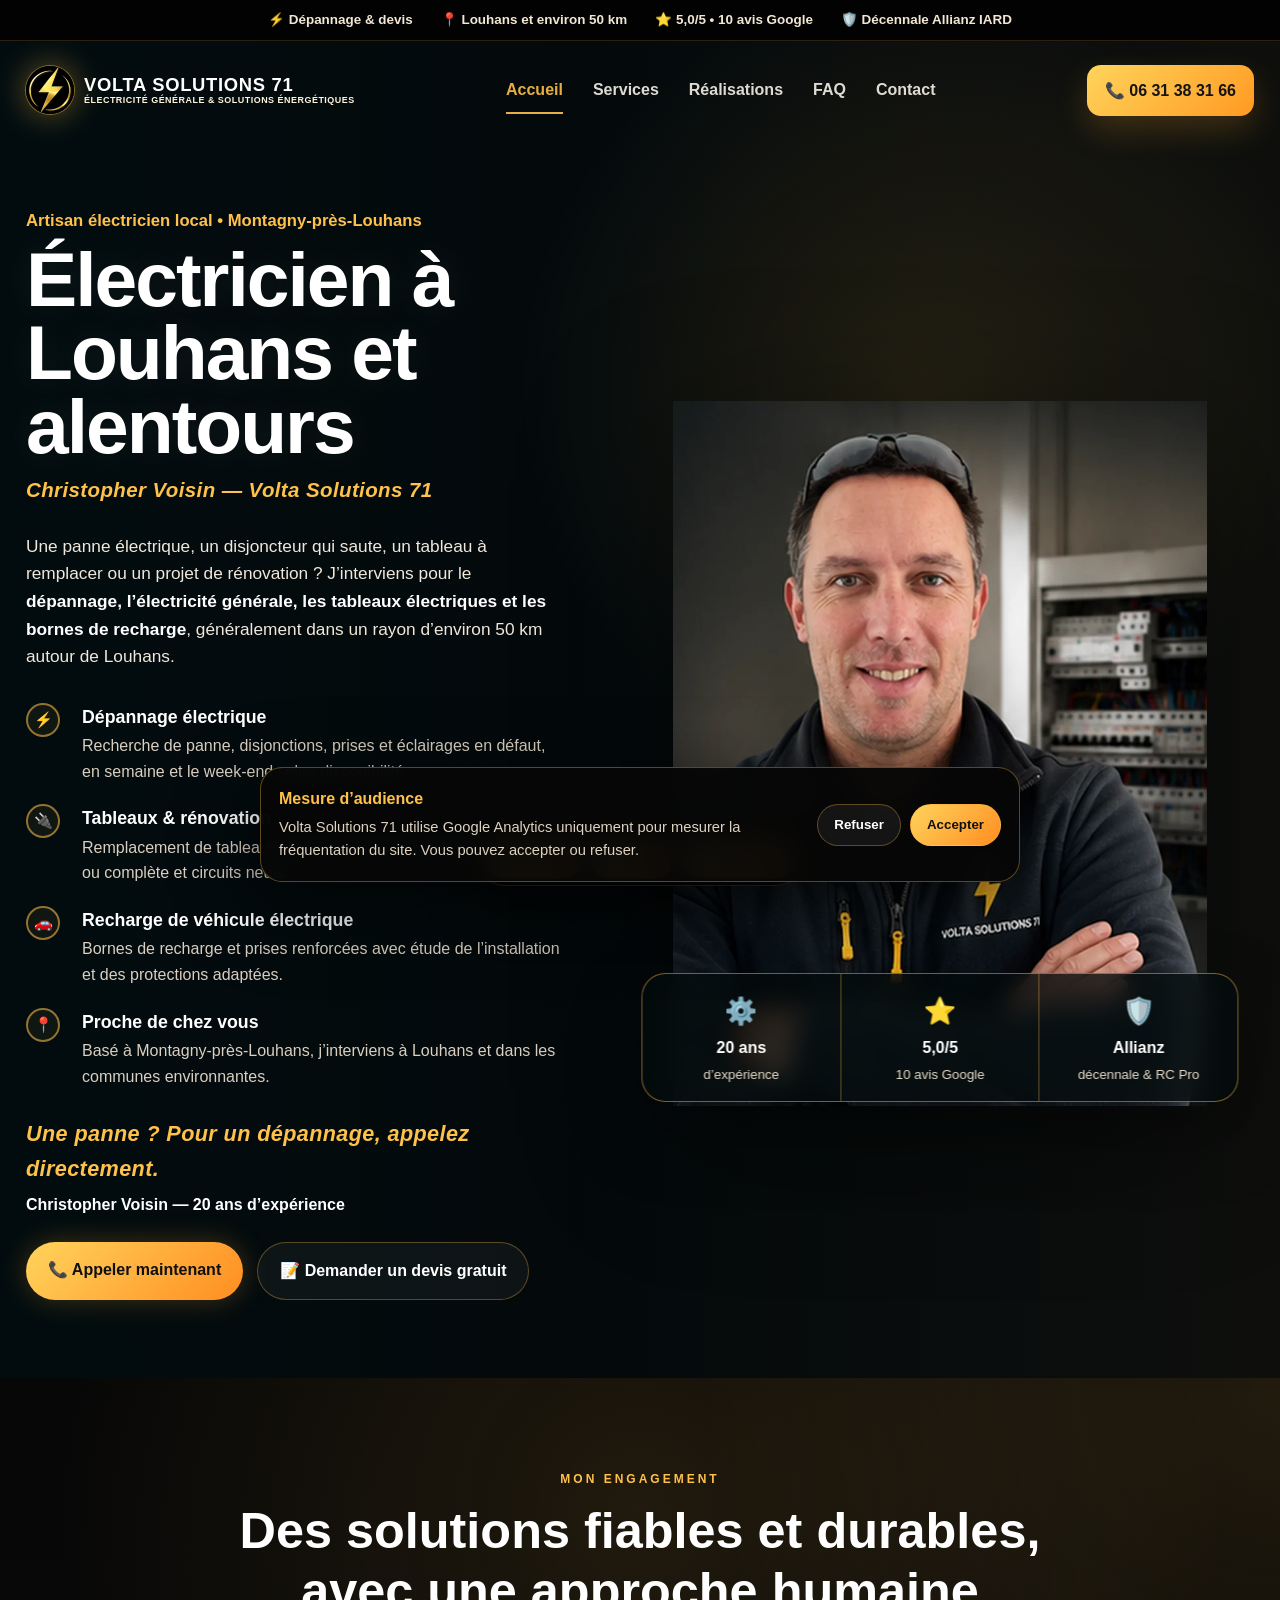
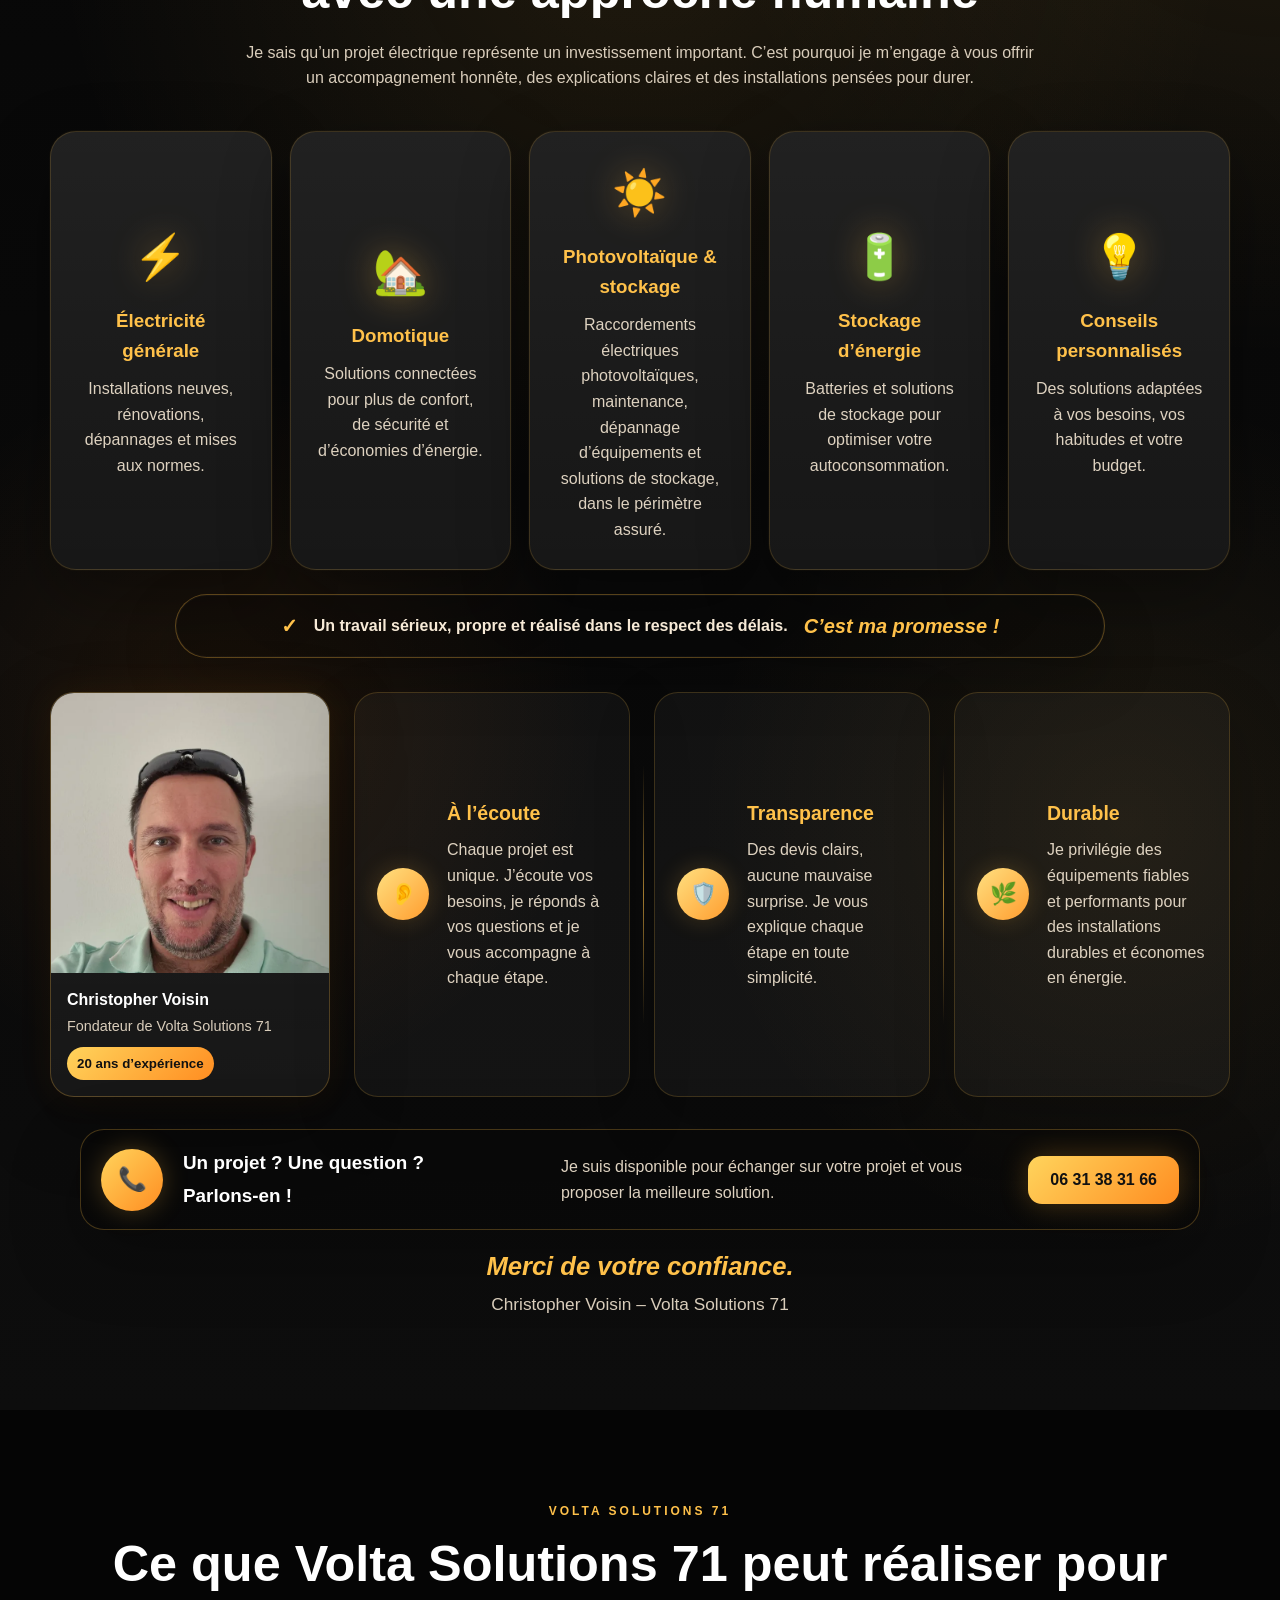
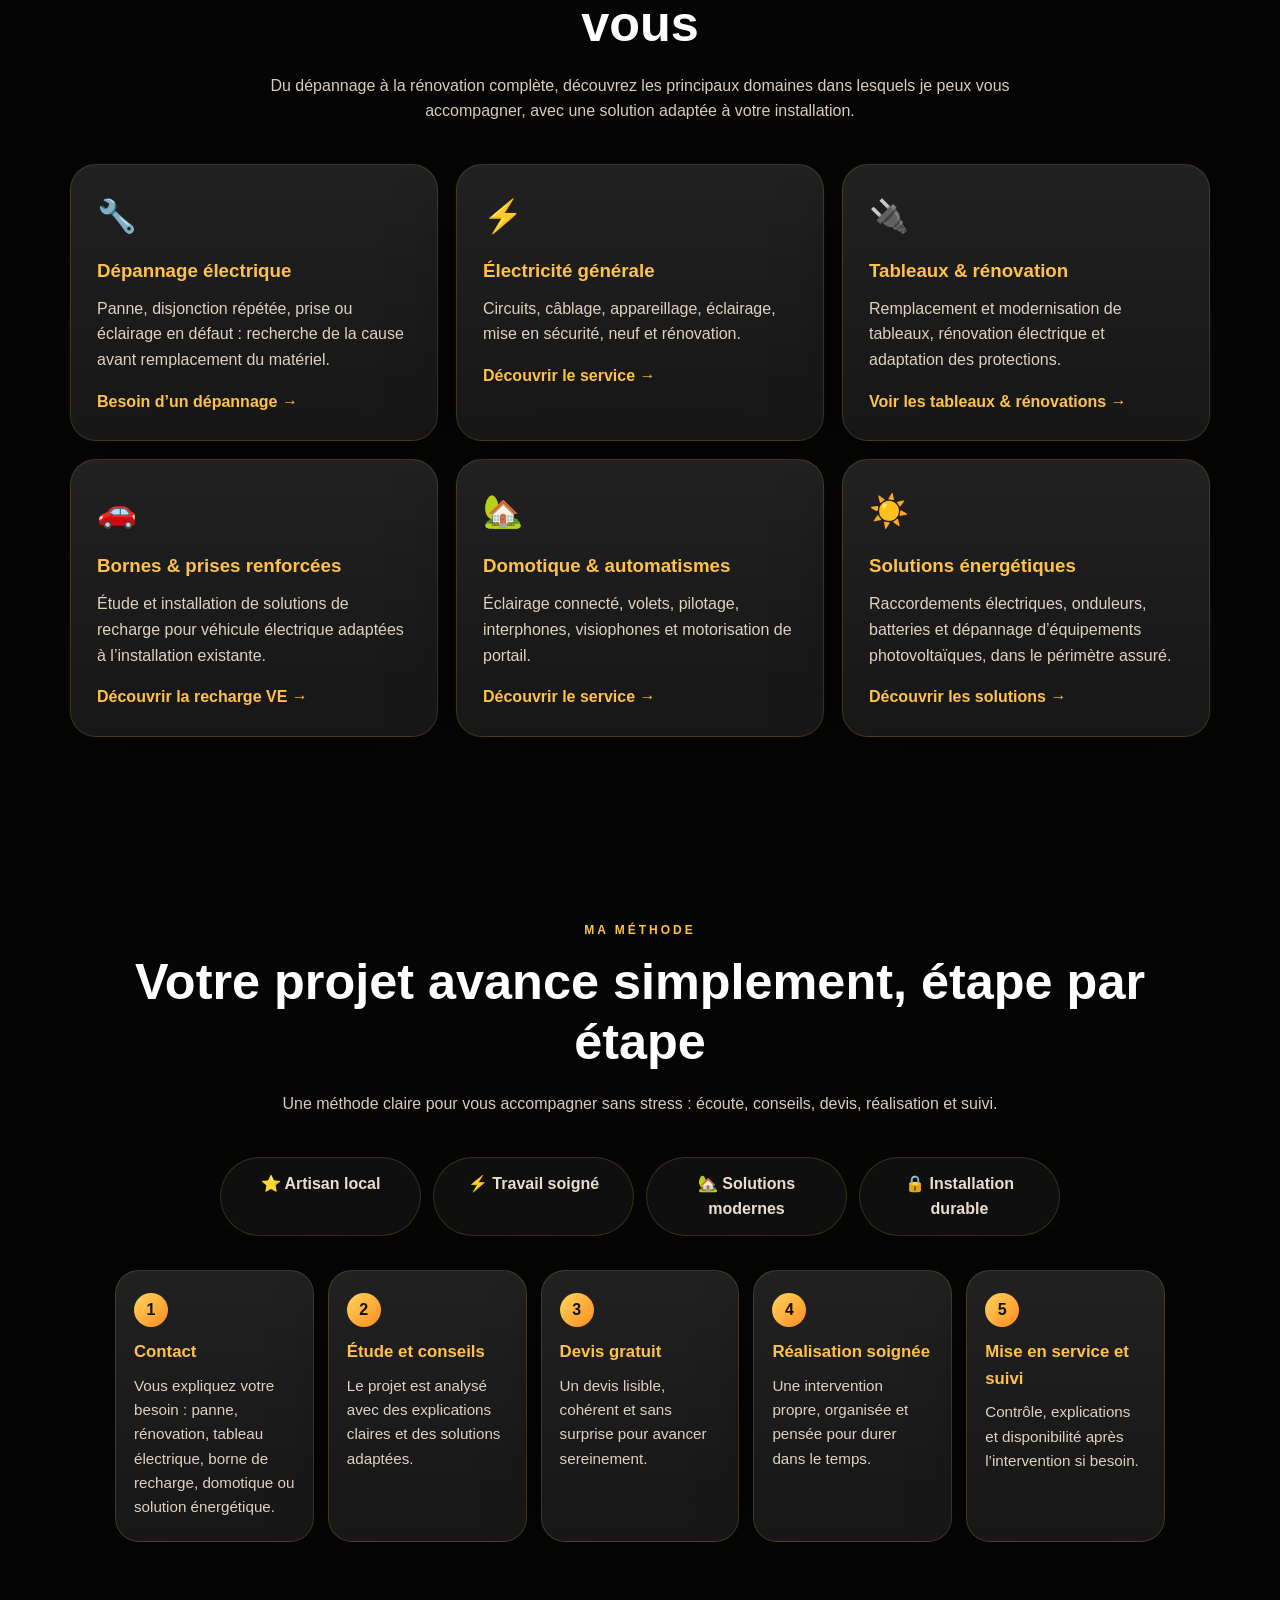
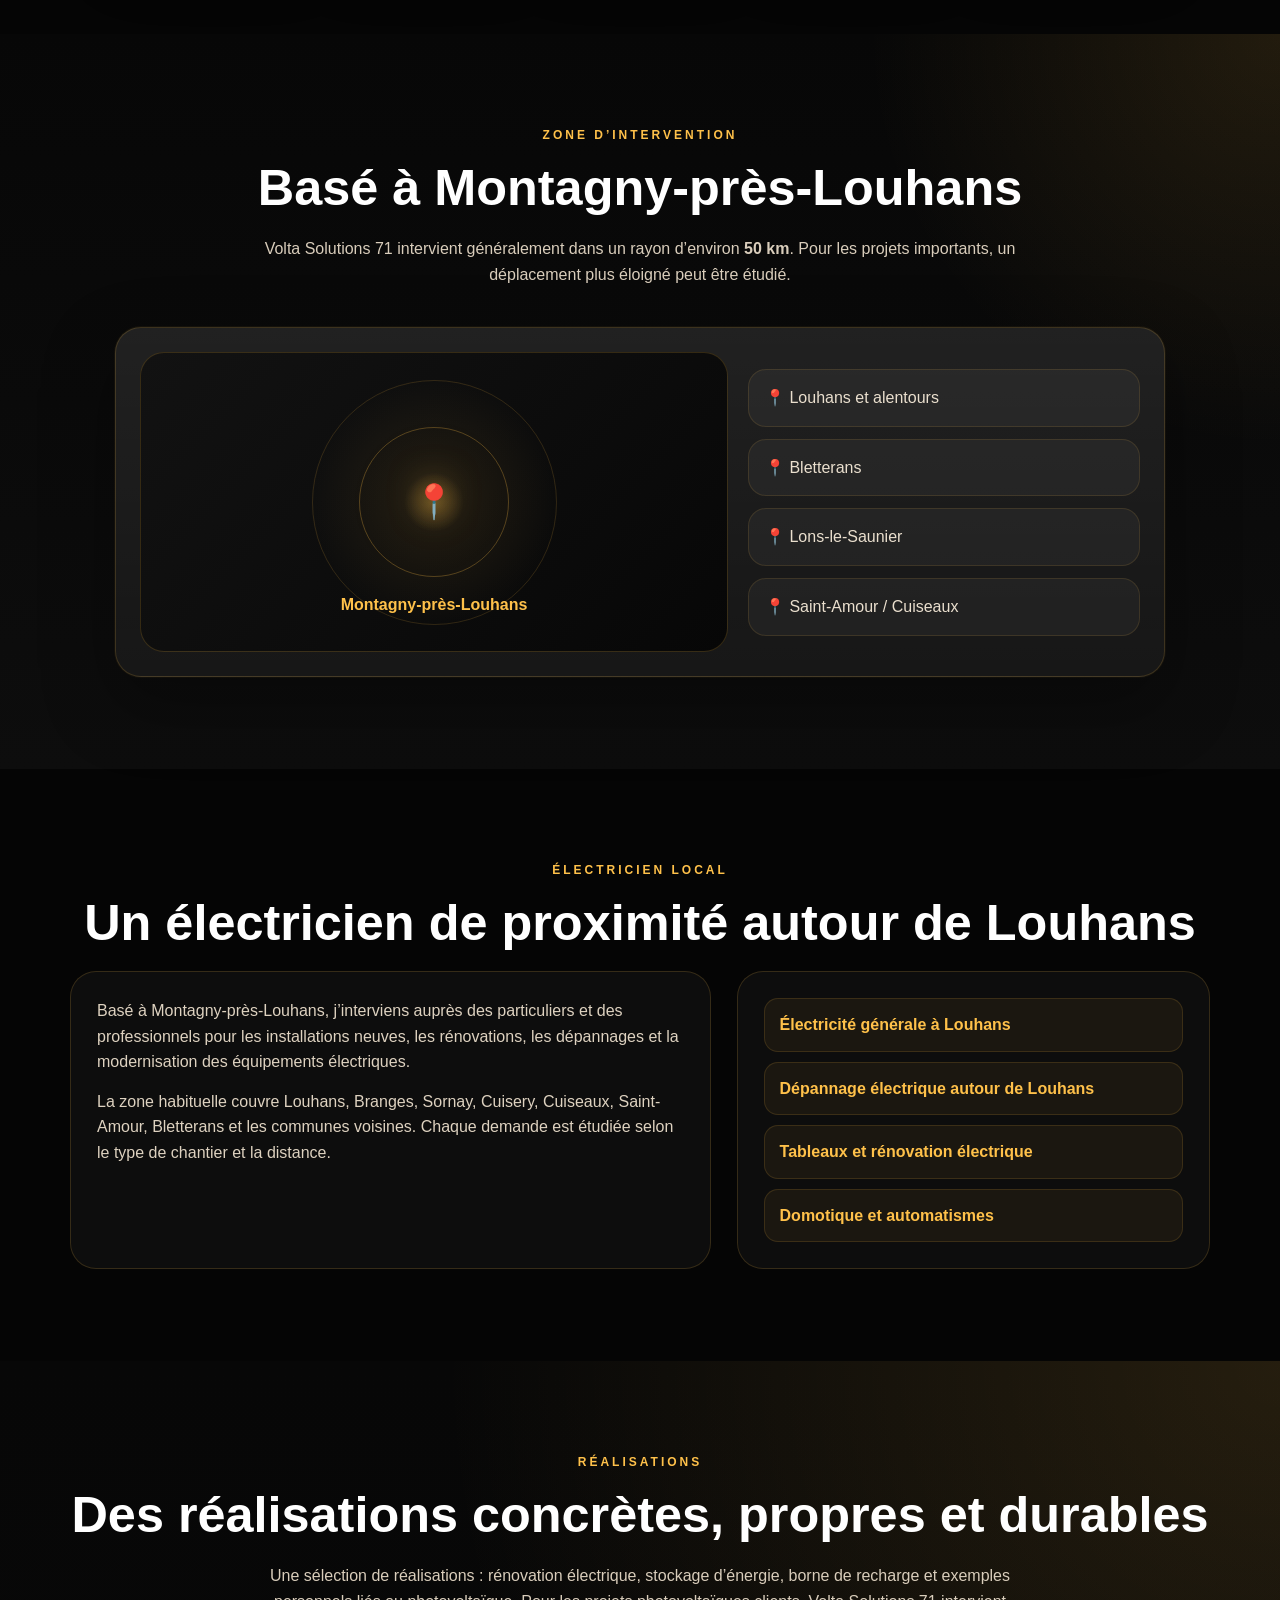
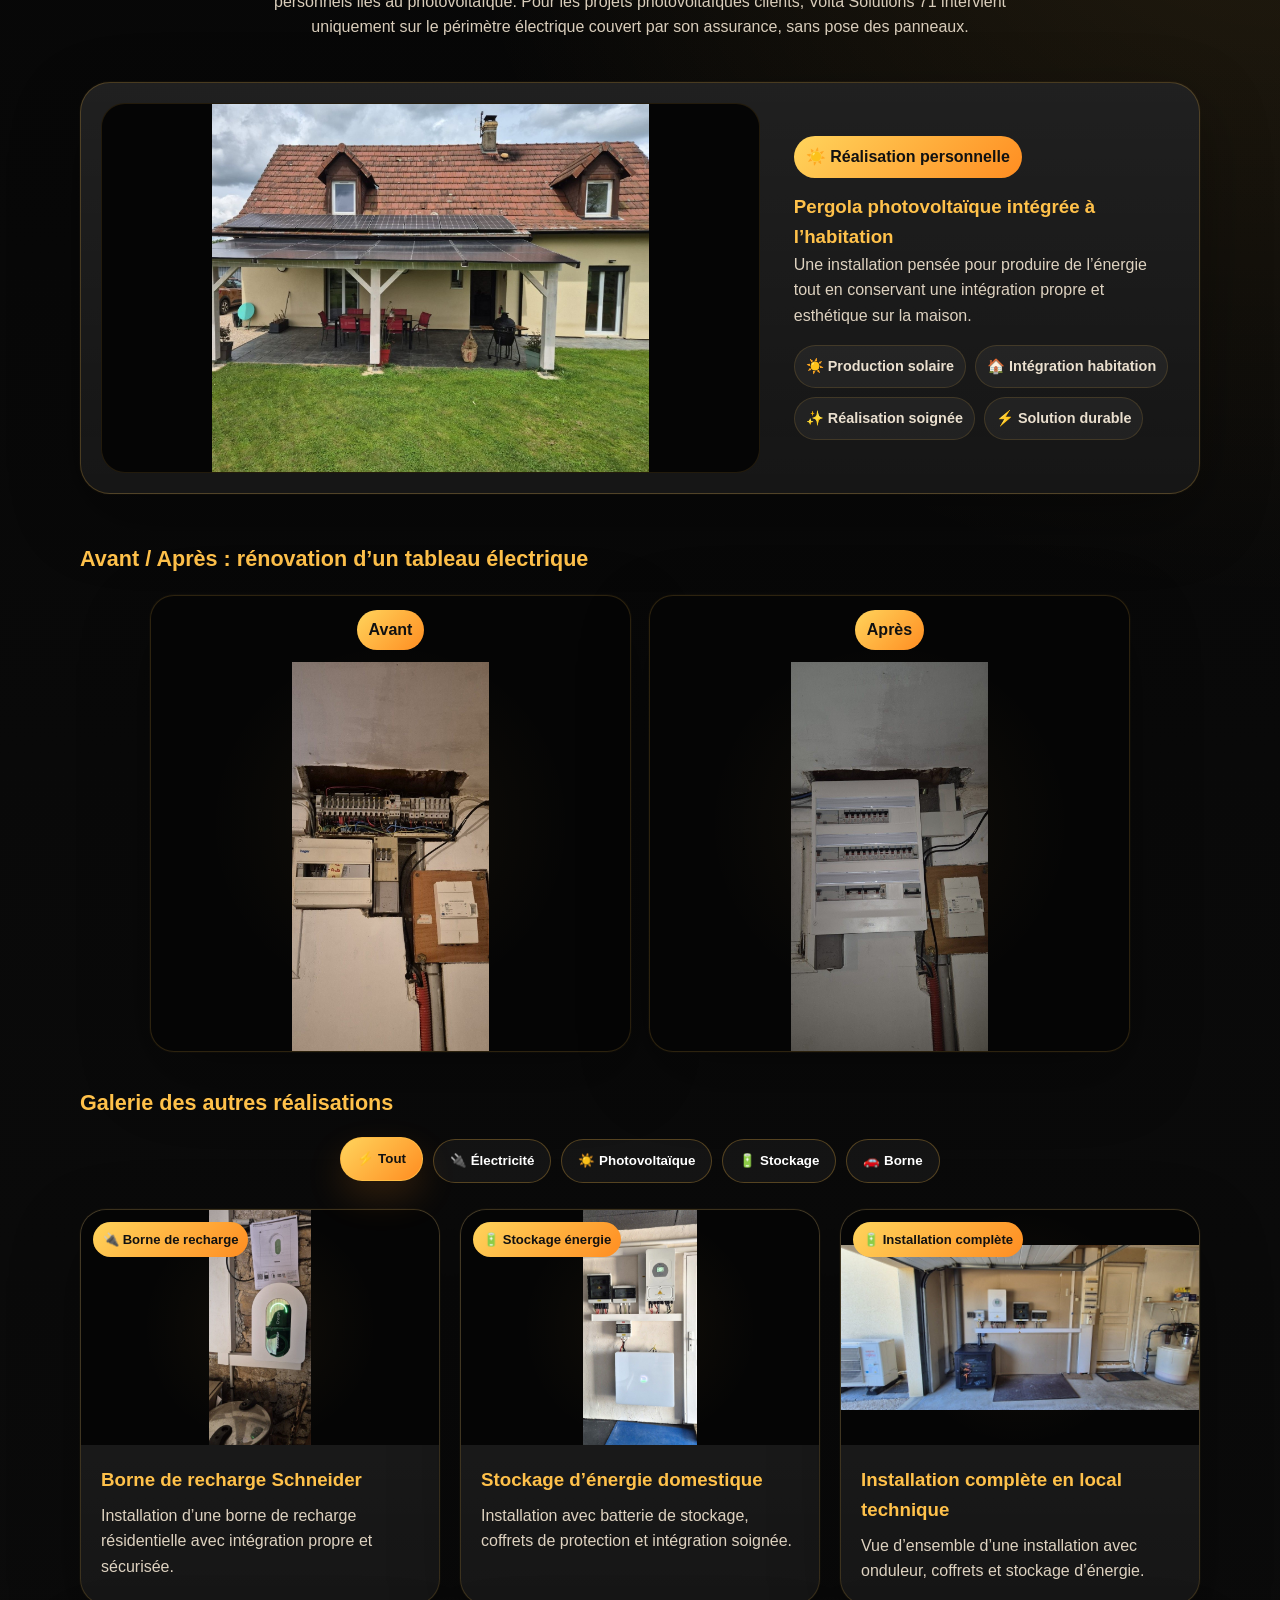
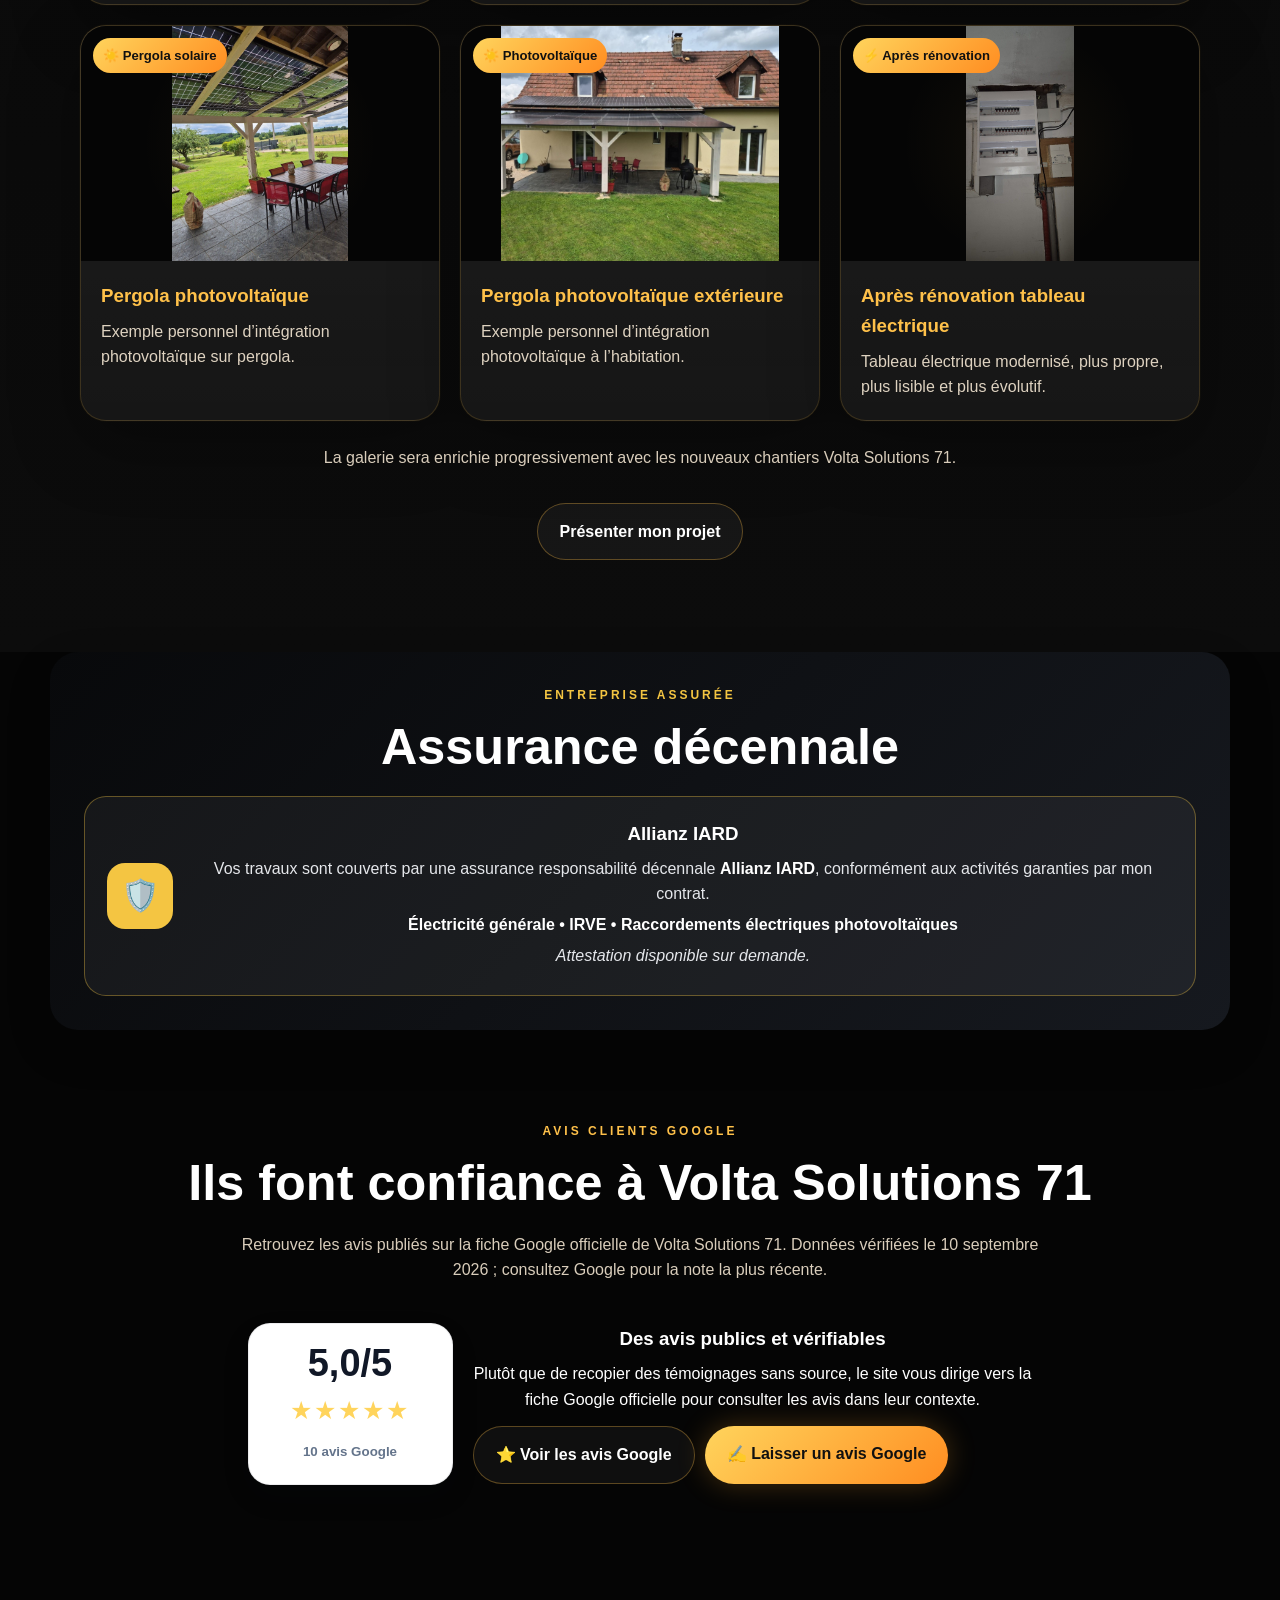
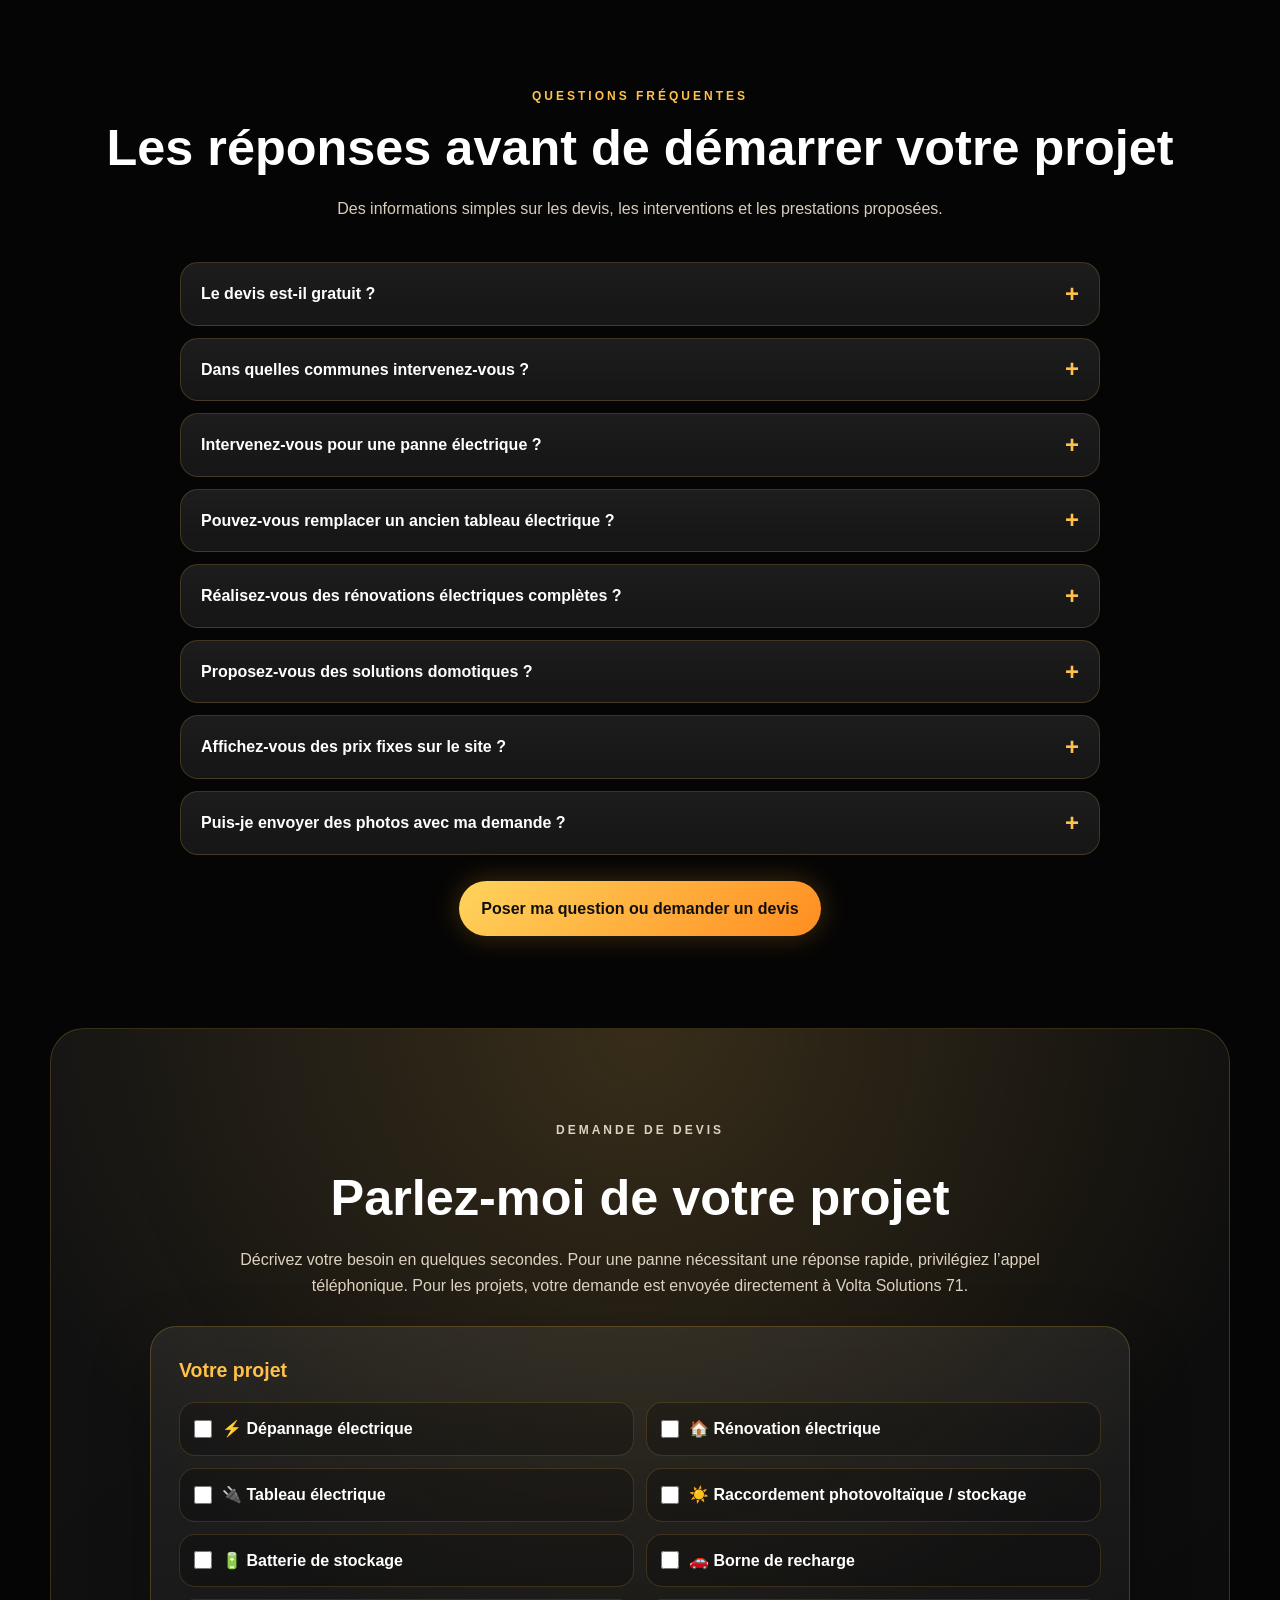
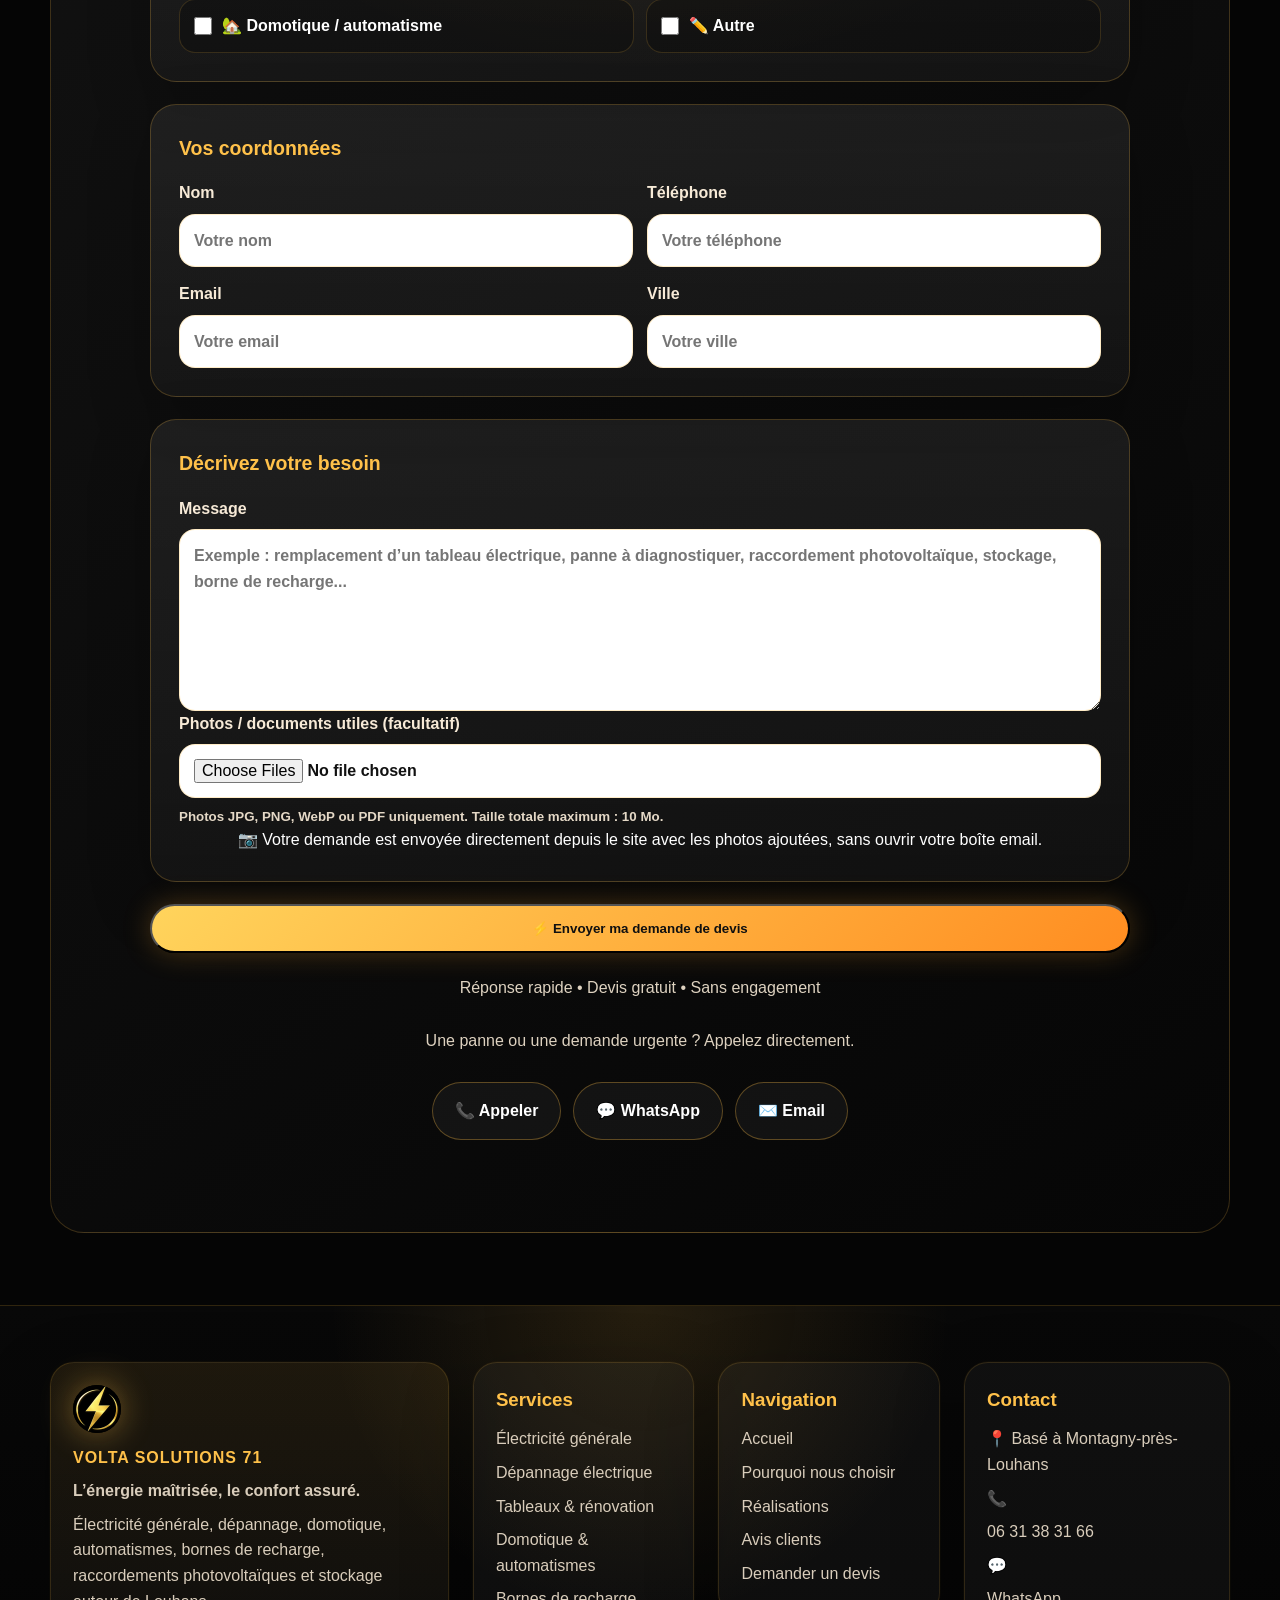
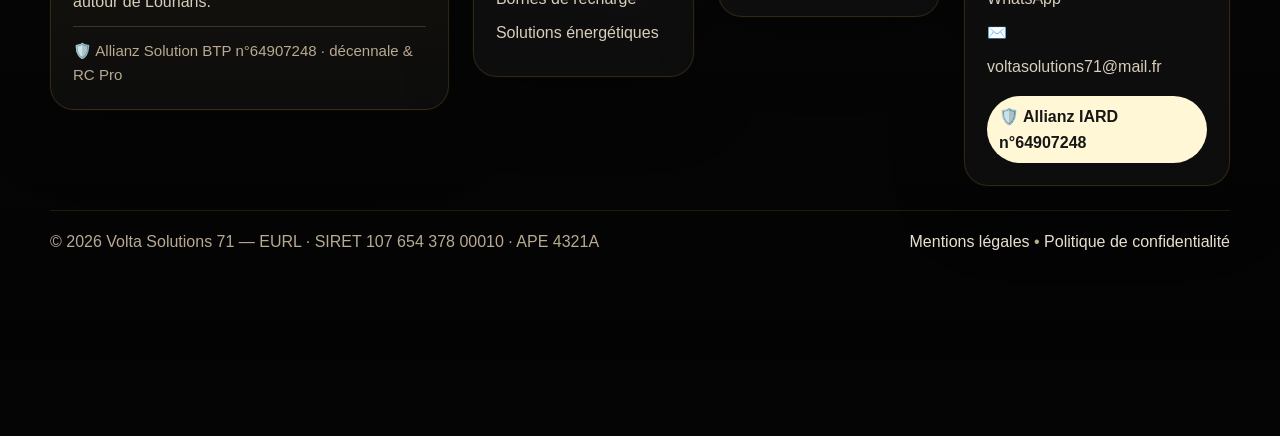
==== commit 833d60f4: "V5.11" ====
--- a/index.html
+++ b/index.html
@@ -4,19 +4,19 @@
 <head>
 <meta charset="utf-8"/>
 <meta content="width=device-width, initial-scale=1.0" name="viewport"/>
-<title>Électricien à Louhans | Volta Solutions 71</title>
-<meta content="Volta Solutions 71, artisan électricien près de Louhans : dépannage, rénovation, tableaux électriques, domotique, automatismes et solutions énergétiques. Devis gratuit dans un rayon d’environ 50 km." name="description"/>
+<title>Électricien Louhans | Dépannage &amp; devis – Volta Solutions 71</title>
+<meta content="Électricien à Louhans : dépannage, rénovation, tableaux, bornes IRVE et domotique. Devis gratuit, intervention autour de Louhans dans un rayon d’environ 50 km." name="description"/>
 <link href="https://voltasolutions71.fr/" rel="canonical"/>
 <meta content="index, follow" name="robots"/>
 <meta content="Christopher Voisin - Volta Solutions 71" name="author"/>
-<meta content="Volta Solutions 71 | Électricien à Louhans, domotique, IRVE &amp; énergie" property="og:title"/>
-<meta content="Électricité générale, dépannage, domotique, bornes de recharge, raccordements photovoltaïques et stockage d’énergie autour de Louhans." property="og:description"/>
+<meta content="Électricien à Louhans | Volta Solutions 71" property="og:title"/>
+<meta content="Dépannage, rénovation, tableaux électriques, bornes de recharge IRVE et domotique autour de Louhans. Artisan local, devis gratuit." property="og:description"/>
 <meta content="website" property="og:type"/>
 <meta content="https://voltasolutions71.fr/" property="og:url"/>
 <meta content="https://voltasolutions71.fr/og-volta-solutions-71.jpg" property="og:image"/>
 <meta content="summary_large_image" name="twitter:card"/>
 <meta content="Volta Solutions 71 | Électricien à Louhans" name="twitter:title"/>
-<meta content="Électricité générale, dépannage, domotique, bornes de recharge et solutions énergétiques autour de Louhans." name="twitter:description"/>
+<meta content="Dépannage, rénovation, tableaux électriques, bornes IRVE et domotique autour de Louhans. Devis gratuit." name="twitter:description"/>
 <link href="favicon.png" rel="icon" type="image/png"/>
 <link href="style.css" rel="stylesheet"/>
 <!-- Google tag (gtag.js) - Consent Mode v2 -->
@@ -36,7 +36,7 @@
     gtag('js', new Date());
     gtag('config', 'G-HGPQYC1PJX', { 'anonymize_ip': true });
   </script>
-<script type="application/ld+json">{"@context": "https://schema.org", "@graph": [{"@type": "WebSite", "@id": "https://voltasolutions71.fr/#website", "url": "https://voltasolutions71.fr/", "name": "Volta Solutions 71", "inLanguage": "fr-FR"}, {"@type": "Electrician", "@id": "https://voltasolutions71.fr/#business", "name": "Volta Solutions 71", "url": "https://voltasolutions71.fr/", "image": "https://voltasolutions71.fr/logo-volta-solutions-71.png", "logo": "https://voltasolutions71.fr/logo-volta-solutions-71.png", "founder": {"@type": "Person", "name": "Christopher Voisin"}, "description": "Artisan électricien basé à Montagny-près-Louhans, spécialisé en électricité générale, dépannage, rénovation, tableaux électriques, domotique, automatismes et solutions énergétiques.", "telephone": "+33631383166", "email": "voltasolutions71@mail.fr", "priceRange": "€€", "address": {"@type": "PostalAddress", "streetAddress": "305 chemin de la Ripe Pageault", "postalCode": "71500", "addressLocality": "Montagny-près-Louhans", "addressRegion": "Bourgogne-Franche-Comté", "addressCountry": "FR"}, "areaServed": [{"@type": "City", "name": "Louhans"}, {"@type": "City", "name": "Montagny-près-Louhans"}, {"@type": "City", "name": "Branges"}, {"@type": "City", "name": "Sornay"}, {"@type": "City", "name": "Cuisery"}, {"@type": "City", "name": "Cuiseaux"}, {"@type": "City", "name": "Saint-Amour"}, {"@type": "City", "name": "Bletterans"}], "knowsAbout": ["Électricité générale", "Dépannage électrique", "Rénovation électrique", "Tableau électrique", "Domotique", "Automatisme", "Solutions énergétiques"], "legalName": "VOLTA SOLUTIONS 71", "taxID": "10765437800010", "vatID": "FR94107654378", "identifier": [{"@type": "PropertyValue", "propertyID": "SIRET", "value": "10765437800010"}, {"@type": "PropertyValue", "propertyID": "APE", "value": "4321A"}], "sameAs": ["https://www.google.com/maps/search/?api=1&query=Volta+Solutions+71&query_place_id=ChIJITqS4ooOiowRJSXAFWkHS6w"]}]}</script><script type="application/ld+json">{
+<script type="application/ld+json">{"@context":"https://schema.org","@graph":[{"@type":"WebSite","@id":"https://voltasolutions71.fr/#website","url":"https://voltasolutions71.fr/","name":"Volta Solutions 71","inLanguage":"fr-FR"},{"@type":"Electrician","@id":"https://voltasolutions71.fr/#business","name":"Volta Solutions 71","url":"https://voltasolutions71.fr/","image":"https://voltasolutions71.fr/logo-volta-solutions-71.png","logo":"https://voltasolutions71.fr/logo-volta-solutions-71.png","founder":{"@type":"Person","name":"Christopher Voisin"},"description":"Artisan électricien basé à Montagny-près-Louhans : dépannage électrique, rénovation, tableaux électriques, installation, domotique, automatismes, bornes de recharge IRVE et raccordements électriques liés aux solutions énergétiques.","telephone":"+33631383166","email":"voltasolutions71@mail.fr","priceRange":"€€","address":{"@type":"PostalAddress","streetAddress":"305 chemin de la Ripe Pageault","postalCode":"71500","addressLocality":"Montagny-près-Louhans","addressRegion":"Bourgogne-Franche-Comté","addressCountry":"FR"},"areaServed":[{"@type":"City","name":"Louhans"},{"@type":"City","name":"Montagny-près-Louhans"},{"@type":"City","name":"Branges"},{"@type":"City","name":"Sornay"},{"@type":"City","name":"Cuisery"},{"@type":"City","name":"Cuiseaux"},{"@type":"City","name":"Saint-Amour"},{"@type":"City","name":"Bletterans"}],"knowsAbout":["Électricité générale","Dépannage électrique","Recherche de panne électrique","Rénovation électrique","Tableau électrique","Mise en sécurité électrique","Borne de recharge IRVE","Prise renforcée pour véhicule électrique","Domotique","Automatisme","VMC","Raccordements électriques photovoltaïques","Stockage d’énergie"],"legalName":"VOLTA SOLUTIONS 71","taxID":"10765437800010","vatID":"FR94107654378","identifier":[{"@type":"PropertyValue","propertyID":"SIRET","value":"10765437800010"},{"@type":"PropertyValue","propertyID":"APE","value":"4321A"}],"sameAs":["https://www.google.com/maps/search/?api=1&query=Volta+Solutions+71&query_place_id=ChIJITqS4ooOiowRJSXAFWkHS6w"]}]}</script><script type="application/ld+json">{
   "@context": "https://schema.org",
   "@type": "FAQPage",
   "mainEntity": [
@@ -106,7 +106,7 @@
     }
   ]
 }</script><link href="site-update-v57.css" rel="stylesheet"/><link href="apple-touch-icon.png" rel="apple-touch-icon"/></head>
-<body><div aria-label="Informations utiles" class="top-trust-strip"><span>⚡ Devis gratuit</span><span>📍 Louhans et environ 50 km</span><span>🤝 Artisan local – interlocuteur unique</span><span>🛡️ Décennale Allianz IARD</span></div>
+<body><div aria-label="Informations utiles" class="top-trust-strip"><span>⚡ Dépannage &amp; devis</span><span>📍 Louhans et environ 50 km</span><span>⭐ 5,0/5 • 10 avis Google</span><span>🛡️ Décennale Allianz IARD</span></div>
 <header class="hero hero-human" id="accueil">
 <nav class="navbar navbar-human">
 <a aria-label="Accueil Volta Solutions 71" class="brand-link brand-human" href="#accueil">
@@ -121,48 +121,49 @@
 </nav>
 <div class="hero-human-grid">
 <div class="hero-human-text">
-<p class="hero-kicker">Votre artisan électricien en Bresse</p>
-<h1 class="hero-title"><span>Christopher</span> <span>Voisin</span></h1>
-<p class="hero-signature">Fondateur de Volta Solutions 71</p>
+<p class="hero-kicker">Artisan électricien local • Montagny-près-Louhans</p>
+<h1 class="hero-title"><span>Électricien à Louhans</span> <span>et alentours</span></h1>
+<p class="hero-signature"><strong>Christopher Voisin</strong> — Volta Solutions 71</p>
 <p class="hero-intro">
-        Électricien passionné et indépendant, fort de <strong>20 ans d’expérience</strong>, j’accompagne
-        les particuliers et les professionnels dans leurs projets électriques avec sérieux, transparence et proximité.
+        Une panne électrique, un disjoncteur qui saute, un tableau à remplacer ou un projet de rénovation ?
+        J’interviens pour le <strong>dépannage, l’électricité générale, les tableaux électriques et les bornes de recharge</strong>,
+        généralement dans un rayon d’environ 50 km autour de Louhans.
       </p>
 <div class="hero-points">
 <article>
-<span>✓</span>
-<div>
-<h3>Un interlocuteur unique</h3>
-<p>De l’étude de votre projet à la mise en service, je suis votre seul contact.</p>
+<span>⚡</span>
+<div>
+<h3>Dépannage électrique</h3>
+<p>Recherche de panne, disjonctions, prises et éclairages en défaut, en semaine et le week-end selon disponibilité.</p>
 </div>
 </article>
 <article>
-<span>🛡️</span>
-<div>
-<h3>Travail soigné et sécurisé</h3>
-<p>Chaque chantier est réalisé avec méthode, propreté et respect des normes en vigueur.</p>
+<span>🔌</span>
+<div>
+<h3>Tableaux &amp; rénovation</h3>
+<p>Remplacement de tableaux, mise en sécurité, rénovation partielle ou complète et circuits neufs.</p>
 </div>
 </article>
 <article>
-<span>💬</span>
-<div>
-<h3>Conseils clairs et personnalisés</h3>
-<p>Je prends le temps d’écouter vos besoins et de proposer la solution la plus adaptée à votre budget.</p>
+<span>🚗</span>
+<div>
+<h3>Recharge de véhicule électrique</h3>
+<p>Bornes de recharge et prises renforcées avec étude de l’installation et des protections adaptées.</p>
 </div>
 </article>
 <article>
 <span>📍</span>
 <div>
 <h3>Proche de chez vous</h3>
-<p>Basé près de Louhans, j’interviens en Saône-et-Loire et dans les alentours.</p>
-</div>
-</article>
-</div>
-<p class="hero-handwritten">À bientôt pour échanger sur votre projet !</p>
-<strong class="hero-name">Christopher Voisin</strong>
+<p>Basé à Montagny-près-Louhans, j’interviens à Louhans et dans les communes environnantes.</p>
+</div>
+</article>
+</div>
+<p class="hero-handwritten">Une panne ? Pour un dépannage, appelez directement.</p>
+<strong class="hero-name">Christopher Voisin — 20 ans d’expérience</strong>
 <div class="hero-buttons hero-buttons-human">
-<a class="btn primary" href="#devis">Demander un devis gratuit</a>
-<a class="btn secondary" href="#realisations">Voir mes réalisations</a>
+<a class="btn primary" href="tel:0631383166">📞 Appeler maintenant</a>
+<a class="btn secondary" href="#devis">📝 Demander un devis gratuit</a>
 </div>
 </div>
 <div aria-label="Photo de Christopher Voisin, fondateur de Volta Solutions 71" class="hero-human-visual">
@@ -172,8 +173,8 @@
 </picture>
 <div class="hero-stats">
 <div><span>⚙️</span><strong>20 ans</strong><small>d’expérience</small></div>
-<div><span>🤝</span><strong>Relation</strong><small>de confiance</small></div>
-<div><span>⭐</span><strong>Passion</strong><small>&amp; engagement</small></div>
+<div><span>⭐</span><strong>5,0/5</strong><small>10 avis Google</small></div>
+<div><span>🛡️</span><strong>Allianz</strong><small>décennale &amp; RC Pro</small></div>
 </div>
 </div>
 </div>
@@ -270,39 +271,39 @@
   </p>
 <div class="cards">
 <article class="card">
+<span>🔧</span>
+<h3>Dépannage électrique</h3>
+<p>Panne, disjonction répétée, prise ou éclairage en défaut : recherche de la cause avant remplacement du matériel.</p>
+<a class="card-link js-track-service" href="depannage-electrique-louhans">Besoin d’un dépannage →</a></article>
+<article class="card">
 <span>⚡</span>
 <h3>Électricité générale</h3>
-<p>Tableaux électriques, câblage, appareillage, mise en sécurité, neuf et rénovation.</p>
+<p>Circuits, câblage, appareillage, éclairage, mise en sécurité, neuf et rénovation.</p>
 <a class="card-link js-track-service" href="electricite-generale-louhans">Découvrir le service →</a></article>
 <article class="card">
-<span>☀️</span>
-<h3>Raccordements photovoltaïques</h3>
-<p>Câblage et raccordements électriques, onduleurs, batteries, contrôle, maintenance et dépannage, dans le périmètre assuré.</p>
-<a class="card-link js-track-service" href="solutions-energetiques-louhans">Découvrir les solutions →</a></article>
+<span>🔌</span>
+<h3>Tableaux &amp; rénovation</h3>
+<p>Remplacement et modernisation de tableaux, rénovation électrique et adaptation des protections.</p>
+<a class="card-link js-track-service" href="tableau-renovation-electrique-louhans">Voir les tableaux &amp; rénovations →</a></article>
+<article class="card">
+<span>🚗</span>
+<h3>Bornes &amp; prises renforcées</h3>
+<p>Étude et installation de solutions de recharge pour véhicule électrique adaptées à l’installation existante.</p>
+<a class="card-link js-track-service" href="borne-recharge-louhans">Découvrir la recharge VE →</a></article>
 <article class="card">
 <span>🏡</span>
-<h3>Domotique</h3>
-<p>Maison connectée, éclairage intelligent, confort, sécurité et contrôle à distance.</p>
+<h3>Domotique &amp; automatismes</h3>
+<p>Éclairage connecté, volets, pilotage, interphones, visiophones et motorisation de portail.</p>
 <a class="card-link js-track-service" href="domotique-automatisme-louhans">Découvrir le service →</a></article>
 <article class="card">
-<span>⚙️</span>
-<h3>Automatisme</h3>
-<p>Portails, commandes, contrôle d’accès, protections et solutions sur mesure.</p>
-<a class="card-link js-track-service" href="domotique-automatisme-louhans">Découvrir le service →</a></article>
-<article class="card">
-<span>🔧</span>
-<h3>Dépannage</h3>
-<p>Recherche de panne, remplacement de matériel et intervention propre et efficace.</p>
-<a class="card-link js-track-service" href="depannage-electrique-louhans">Découvrir le dépannage →</a></article>
-<article class="card">
-<span>🚗</span>
-<h3>Bornes de recharge</h3>
-<p>Installation et préparation de solutions IRVE pour véhicules électriques.</p>
-<a class="card-link js-track-service" href="borne-recharge-louhans">En savoir plus →</a></article>
+<span>☀️</span>
+<h3>Solutions énergétiques</h3>
+<p>Raccordements électriques, onduleurs, batteries et dépannage d’équipements photovoltaïques, dans le périmètre assuré.</p>
+<a class="card-link js-track-service" href="solutions-energetiques-louhans">Découvrir les solutions →</a></article>
 </div>
 </section>
 <section class="section method-section method-premium" id="methode">
-<p class="section-kicker">Notre méthode</p>
+<p class="section-kicker">Ma méthode</p>
 <h2>Votre projet avance simplement, étape par étape</h2>
 <p class="section-text">
     Une méthode claire pour vous accompagner sans stress : écoute, conseils, devis, réalisation et suivi.
@@ -318,7 +319,7 @@
 <span>1</span>
 <div>
 <h3>Contact</h3>
-<p>Vous expliquez votre besoin : dépannage, rénovation, raccordement photovoltaïque, stockage, borne ou domotique.</p>
+<p>Vous expliquez votre besoin : panne, rénovation, tableau électrique, borne de recharge, domotique ou solution énergétique.</p>
 </div>
 </article>
 <article class="timeline-step">
@@ -393,8 +394,8 @@
 <p class="section-kicker">Réalisations</p>
 <h2>Des réalisations concrètes, propres et durables</h2>
 <p class="section-text">
-    Une sélection de réalisations personnelles : rénovation électrique, stockage d’énergie,
-    borne de recharge et pergola photovoltaïque.
+    Une sélection de réalisations : rénovation électrique, stockage d’énergie, borne de recharge et exemples personnels liés au photovoltaïque.
+    Pour les projets photovoltaïques clients, Volta Solutions 71 intervient uniquement sur le périmètre électrique couvert par son assurance, sans pose des panneaux.
   </p>
 <div class="featured-realisation">
 <div class="featured-image">
@@ -474,7 +475,7 @@
 </div>
 <div class="real-content">
 <h3>Pergola photovoltaïque</h3>
-<p>Vue sous les panneaux solaires installés sur la pergola.</p>
+<p>Exemple personnel d’intégration photovoltaïque sur pergola.</p>
 </div>
 </a>
 <a class="real-card lightbox-trigger" data-category="photovoltaique" data-full="realisation-pergola-exterieur.jpg" data-title="Pergola photovoltaïque extérieure" href="realisation-pergola-exterieur.jpg">
@@ -484,7 +485,7 @@
 </div>
 <div class="real-content">
 <h3>Pergola photovoltaïque extérieure</h3>
-<p>Vue extérieure de la pergola solaire avec intégration propre à l’habitation.</p>
+<p>Exemple personnel d’intégration photovoltaïque à l’habitation.</p>
 </div>
 </a>
 <a class="real-card lightbox-trigger" data-category="electricite" data-full="realisation-tableau-apres.jpg" data-title="Après rénovation tableau électrique" href="realisation-tableau-apres.jpg">
@@ -511,13 +512,12 @@
 <p>Vos travaux sont couverts par une assurance responsabilité décennale <strong>Allianz IARD</strong>, conformément aux activités garanties par mon contrat.</p>
 <p><strong>Électricité générale • IRVE • Raccordements électriques photovoltaïques</strong></p>
 <p><em>Attestation disponible sur demande.</em></p>
-</div></div></section><section class="section reviews reviews-wow" id="avis"><p class="section-kicker">Avis clients Google</p><h2>Ils font confiance à Volta Solutions 71</h2><p class="section-text">Retrouvez les avis publiés sur la fiche Google de Volta Solutions 71. La note ci-dessous a été vérifiée le 7 août 2026.</p><div class="google-review-summary"><div class="google-score"><strong>5,0/5</strong><div class="stars">★★★★★</div><small>6 avis Google</small></div><div class="google-review-copy"><h3>Des avis publics et vérifiables</h3><p>Plutôt que de recopier des témoignages sans source, le site vous dirige vers la fiche Google officielle pour consulter les avis dans leur contexte.</p><div class="google-review-actions"><a class="btn secondary" href="https://www.google.com/maps/search/?api=1&amp;query=Volta+Solutions+71&amp;query_place_id=ChIJITqS4ooOiowRJSXAFWkHS6w" rel="noopener noreferrer" target="_blank">⭐ Voir les avis Google</a><a class="btn primary" href="https://search.google.com/local/writereview?placeid=ChIJITqS4ooOiowRJSXAFWkHS6w" rel="noopener noreferrer" target="_blank">✍️ Laisser un avis Google</a></div></div></div></section>
+</div></div></section><section class="section reviews reviews-wow" id="avis"><p class="section-kicker">Avis clients Google</p><h2>Ils font confiance à Volta Solutions 71</h2><p class="section-text">Retrouvez les avis publiés sur la fiche Google officielle de Volta Solutions 71. Données vérifiées le 10 septembre 2026 ; consultez Google pour la note la plus récente.</p><div class="google-review-summary"><div class="google-score"><strong>5,0/5</strong><div class="stars">★★★★★</div><small>10 avis Google</small></div><div class="google-review-copy"><h3>Des avis publics et vérifiables</h3><p>Plutôt que de recopier des témoignages sans source, le site vous dirige vers la fiche Google officielle pour consulter les avis dans leur contexte.</p><div class="google-review-actions"><a class="btn secondary" href="https://www.google.com/maps/search/?api=1&amp;query=Volta+Solutions+71&amp;query_place_id=ChIJITqS4ooOiowRJSXAFWkHS6w" rel="noopener noreferrer" target="_blank">⭐ Voir les avis Google</a><a class="btn primary" href="https://search.google.com/local/writereview?placeid=ChIJITqS4ooOiowRJSXAFWkHS6w" rel="noopener noreferrer" target="_blank">✍️ Laisser un avis Google</a></div></div></div></section>
 <section class="section faq-section" id="faq"><p class="section-kicker">Questions fréquentes</p><h2>Les réponses avant de démarrer votre projet</h2><p class="section-text">Des informations simples sur les devis, les interventions et les prestations proposées.</p><div class="faq-grid"><details class="faq-item"><summary>Le devis est-il gratuit ?</summary><p>Oui. Après un premier échange et, lorsque c’est nécessaire, une visite sur place, je prépare un devis détaillé et sans engagement.</p></details><details class="faq-item"><summary>Dans quelles communes intervenez-vous ?</summary><p>Je suis basé à Montagny-près-Louhans et j’interviens généralement dans un rayon d’environ 50 km, notamment vers Louhans, Branges, Sornay, Cuisery, Cuiseaux, Saint-Amour et Bletterans.</p></details><details class="faq-item"><summary>Intervenez-vous pour une panne électrique ?</summary><p>Oui, selon mes disponibilités et la nature de la panne. Un premier échange téléphonique permet de comprendre la situation et de définir le niveau d’urgence.</p></details><details class="faq-item"><summary>Pouvez-vous remplacer un ancien tableau électrique ?</summary><p>Oui. Le remplacement est précédé d’un contrôle de l’installation afin d’identifier les protections, circuits et éventuelles anomalies à traiter.</p></details><details class="faq-item"><summary>Réalisez-vous des rénovations électriques complètes ?</summary><p>Oui, pour une maison, un appartement ou des locaux professionnels. Le projet peut inclure le tableau, les circuits, l’éclairage, les prises et les équipements de commande.</p></details><details class="faq-item"><summary>Proposez-vous des solutions domotiques ?</summary><p>Oui. Les solutions sont choisies selon vos besoins : éclairage, volets, chauffage, sécurité, contrôle à distance ou automatismes.</p></details><details class="faq-item"><summary>Affichez-vous des prix fixes sur le site ?</summary><p>Non, car le coût dépend de l’état de l’installation, de l’accessibilité, du matériel choisi et du temps nécessaire. Le devis permet d’obtenir un montant précis et adapté au chantier.</p></details><details class="faq-item"><summary>Puis-je envoyer des photos avec ma demande ?</summary><p>Oui. Le formulaire permet de joindre des photos ou un PDF afin de faciliter la première analyse de votre projet.</p></details></div><a class="btn primary faq-cta" href="#devis">Poser ma question ou demander un devis</a></section><section class="section devis devis-smart" id="devis">
 <p class="section-kicker">Demande de devis</p>
 <h2>Parlez-moi de votre projet</h2>
 <p class="section-text">
-    Décrivez votre besoin en quelques secondes. Votre demande est envoyée directement
-    à Volta Solutions 71, sans ouvrir votre application email.
+    Décrivez votre besoin en quelques secondes. Pour une panne nécessitant une réponse rapide, privilégiez l’appel téléphonique. Pour les projets, votre demande est envoyée directement à Volta Solutions 71.
   </p>
 <form action="https://formsubmit.co/" class="quote-form" data-fs-domain="mail.fr" data-fs-user="voltasolutions71" enctype="multipart/form-data" id="quoteForm" method="POST">
 <input name="_subject" type="hidden" value="Nouvelle demande de devis - Volta Solutions 71"/>
@@ -533,7 +533,6 @@
 Christopher Voisin
 Volta Solutions 71
 06 31 38 31 66"/>
-<input name="_replyto" type="hidden" value="email"/>
 <input name="_next" type="hidden" value="https://voltasolutions71.fr/?devis=envoye#devis"/>
 <input autocomplete="off" name="_honey" style="display:none" tabindex="-1" type="text"/>
 <div class="form-block">
@@ -554,19 +553,19 @@
 <div class="form-grid">
 <label>
 <span>Nom</span>
-<input name="nom" placeholder="Votre nom" required="" type="text"/>
+<input autocomplete="name" name="nom" placeholder="Votre nom" required="" type="text"/>
 </label>
 <label>
 <span>Téléphone</span>
-<input name="telephone" placeholder="Votre téléphone" required="" type="tel"/>
+<input autocomplete="tel" inputmode="tel" name="telephone" placeholder="Votre téléphone" required="" type="tel"/>
 </label>
 <label>
 <span>Email</span>
-<input name="email" placeholder="Votre email" required="" type="email"/>
+<input autocomplete="email" name="email" placeholder="Votre email" required="" type="email"/>
 </label>
 <label>
 <span>Ville</span>
-<input name="ville" placeholder="Votre ville" type="text"/>
+<input autocomplete="address-level2" name="ville" placeholder="Votre ville" type="text"/>
 </label>
 </div>
 </div>
@@ -597,7 +596,7 @@
 <p class="quote-reassurance">Réponse rapide • Devis gratuit • Sans engagement</p>
 </form>
 <div class="direct-contact">
-<p>Besoin d’un contact direct ?</p>
+<p>Une panne ou une demande urgente ? Appelez directement.</p>
 <div>
 <a class="btn secondary" href="tel:0631383166">📞 Appeler</a>
 <a class="btn secondary" href="https://wa.me/33631383166" rel="noopener" target="_blank">💬 WhatsApp</a>
@@ -791,6 +790,9 @@
     setTimeout(scrollToQuote, 150);
     setTimeout(scrollToQuote, 850);
     history.replaceState(null, '', window.location.pathname + '#devis');
+    if (typeof gtag === 'function') {
+      gtag('event', 'generate_lead', { method: 'quote_form' });
+    }
   }
 
   function validateQuoteFiles() {
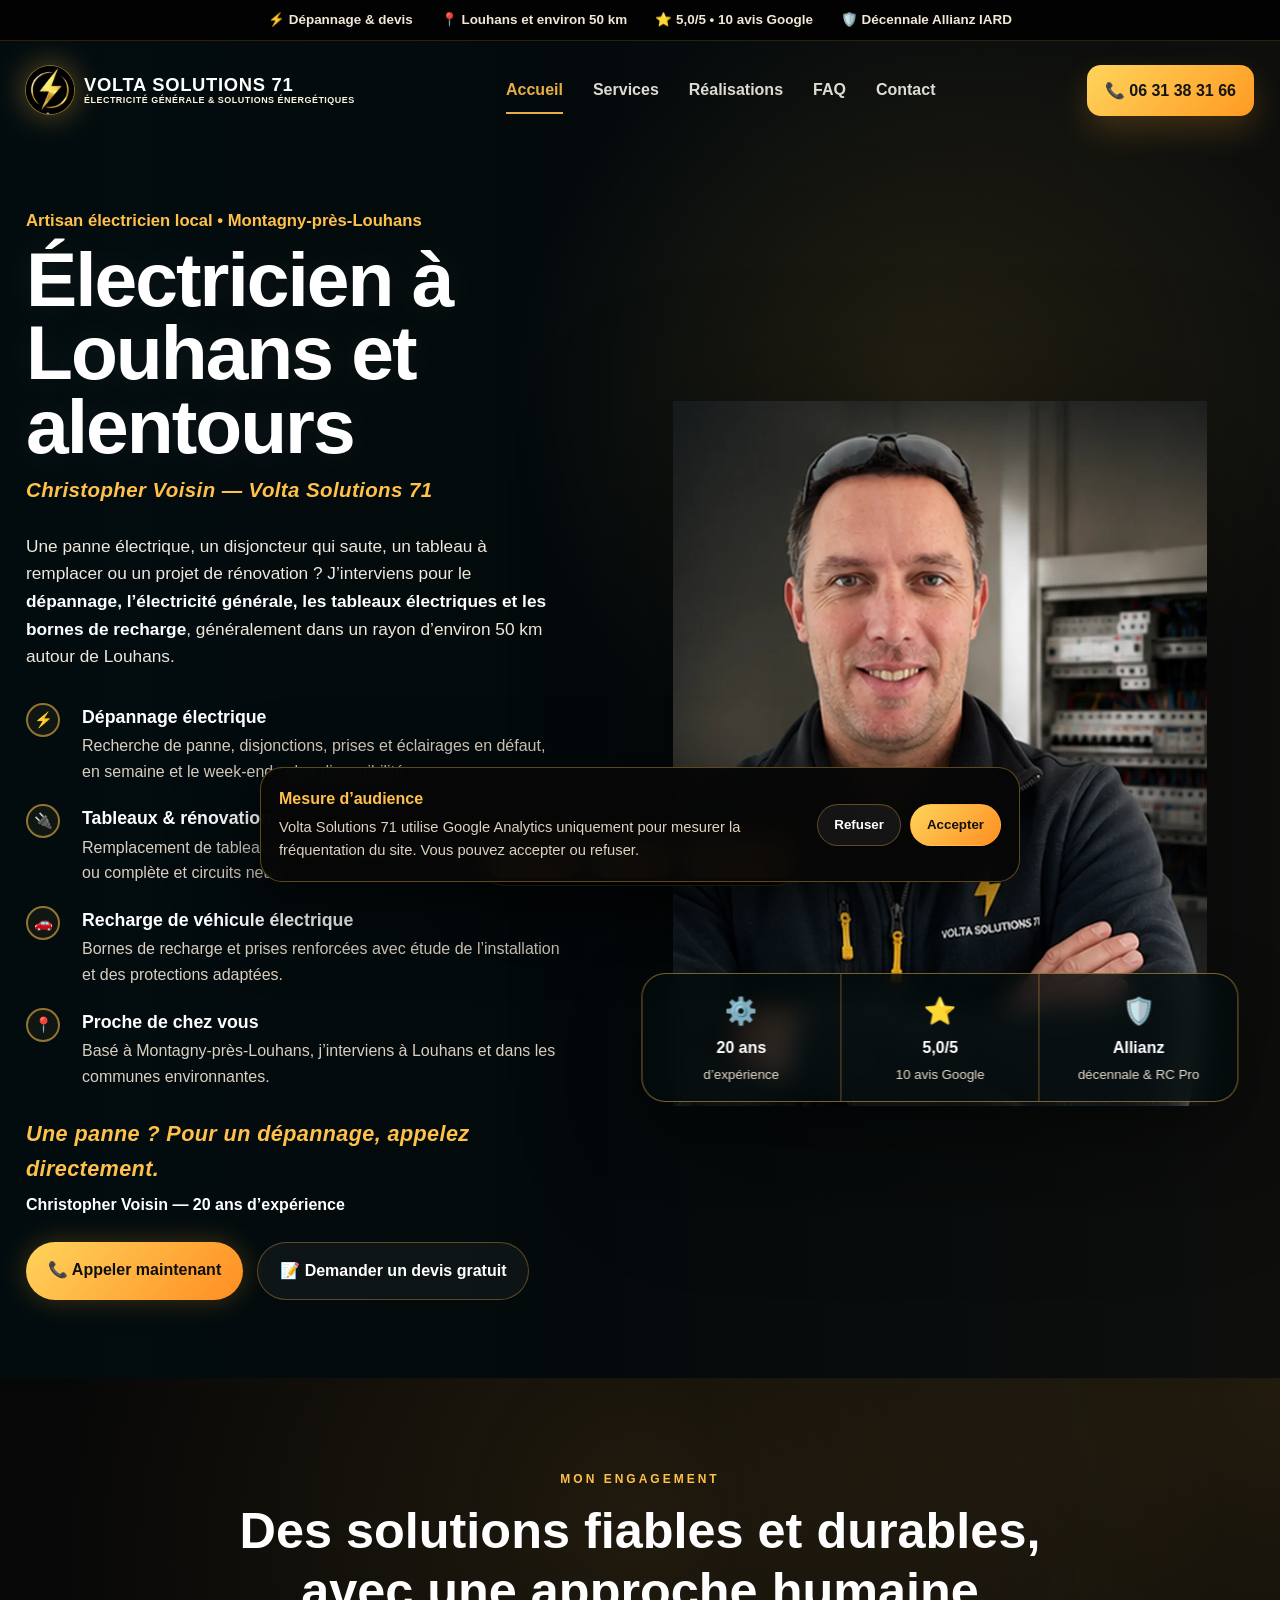
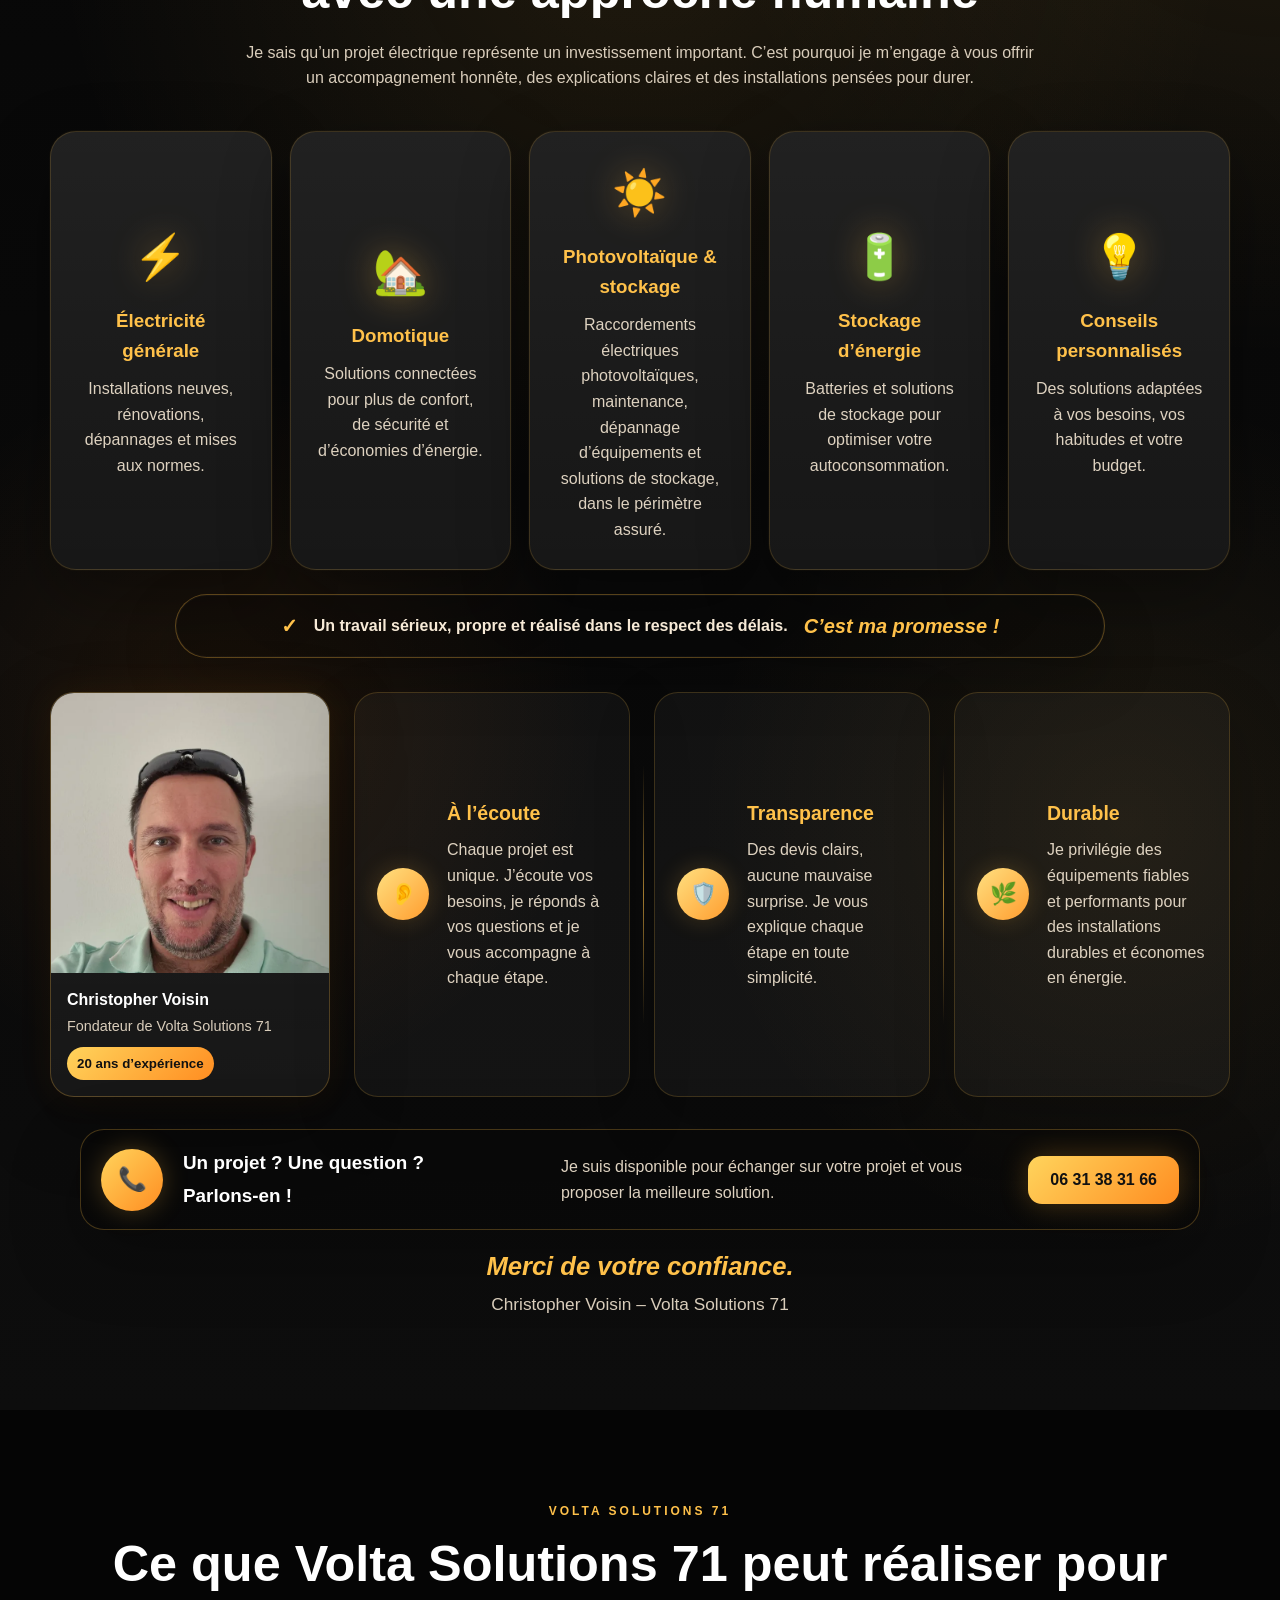
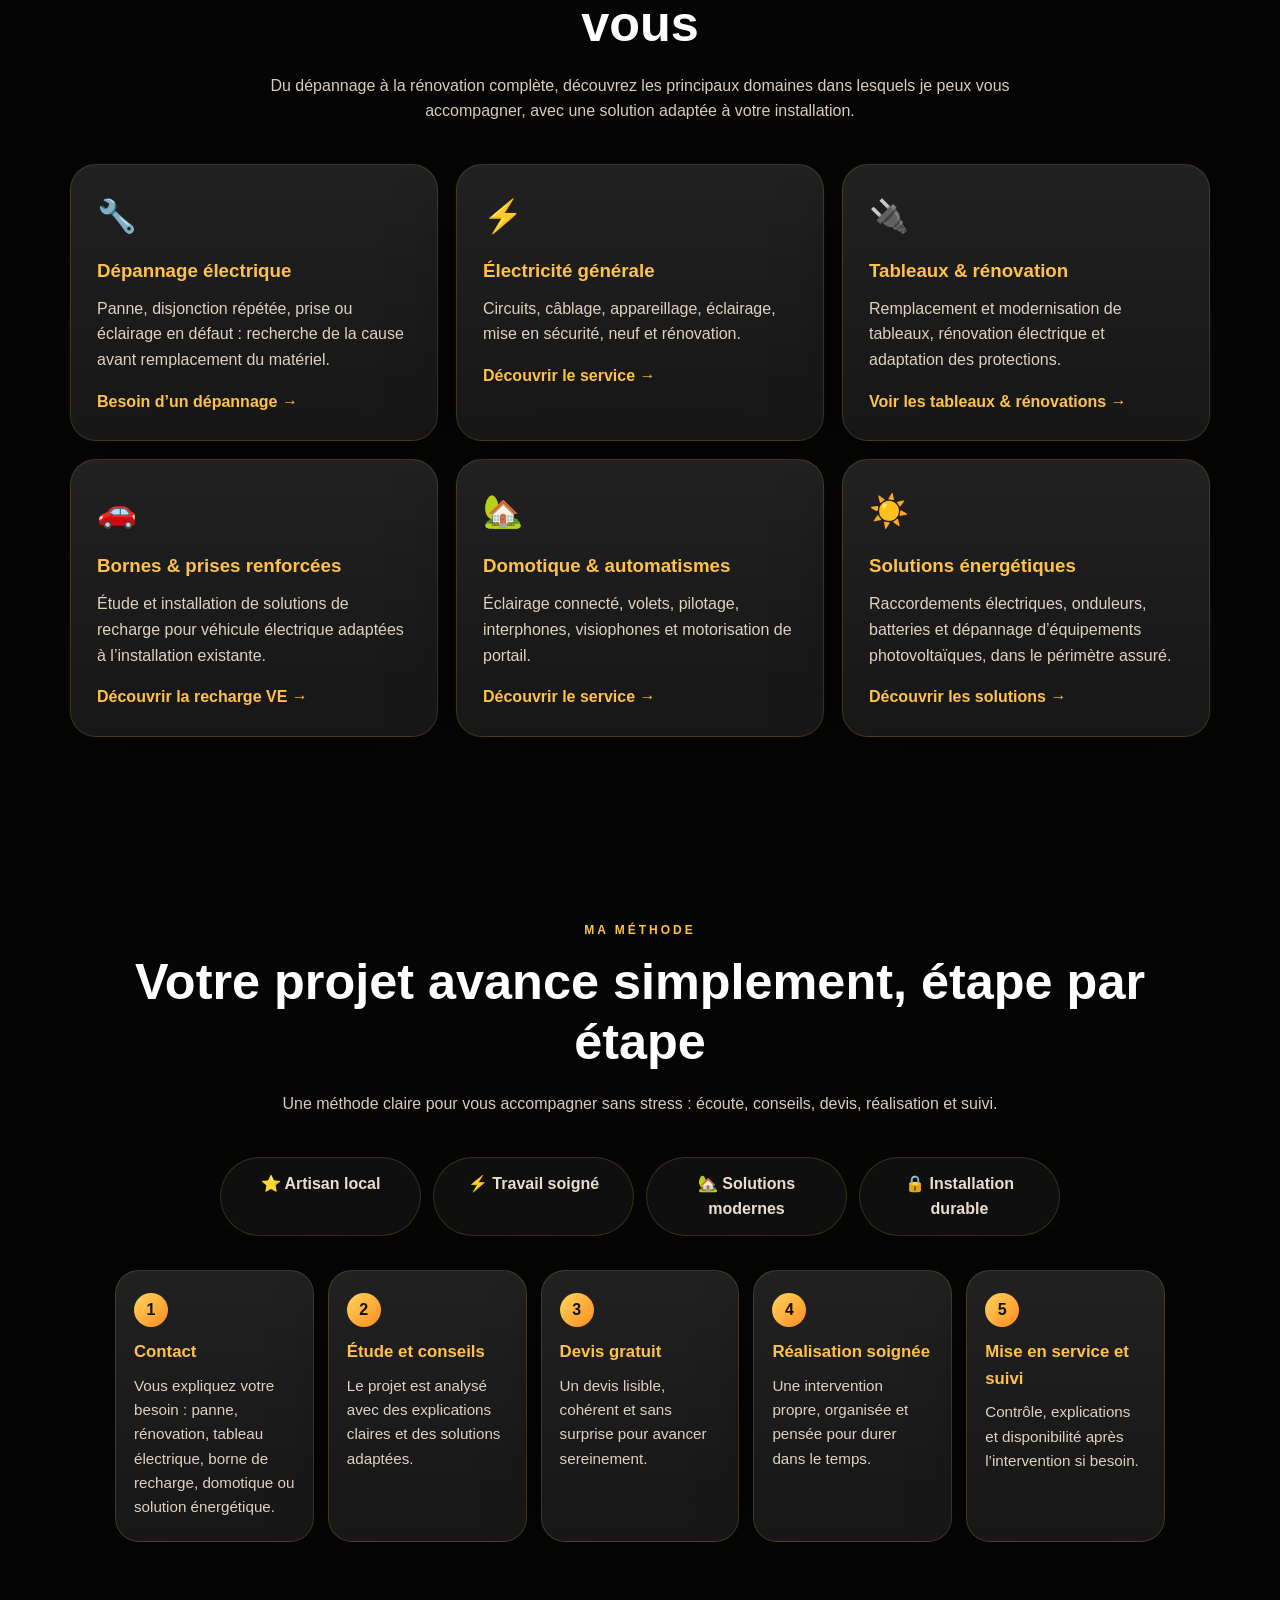
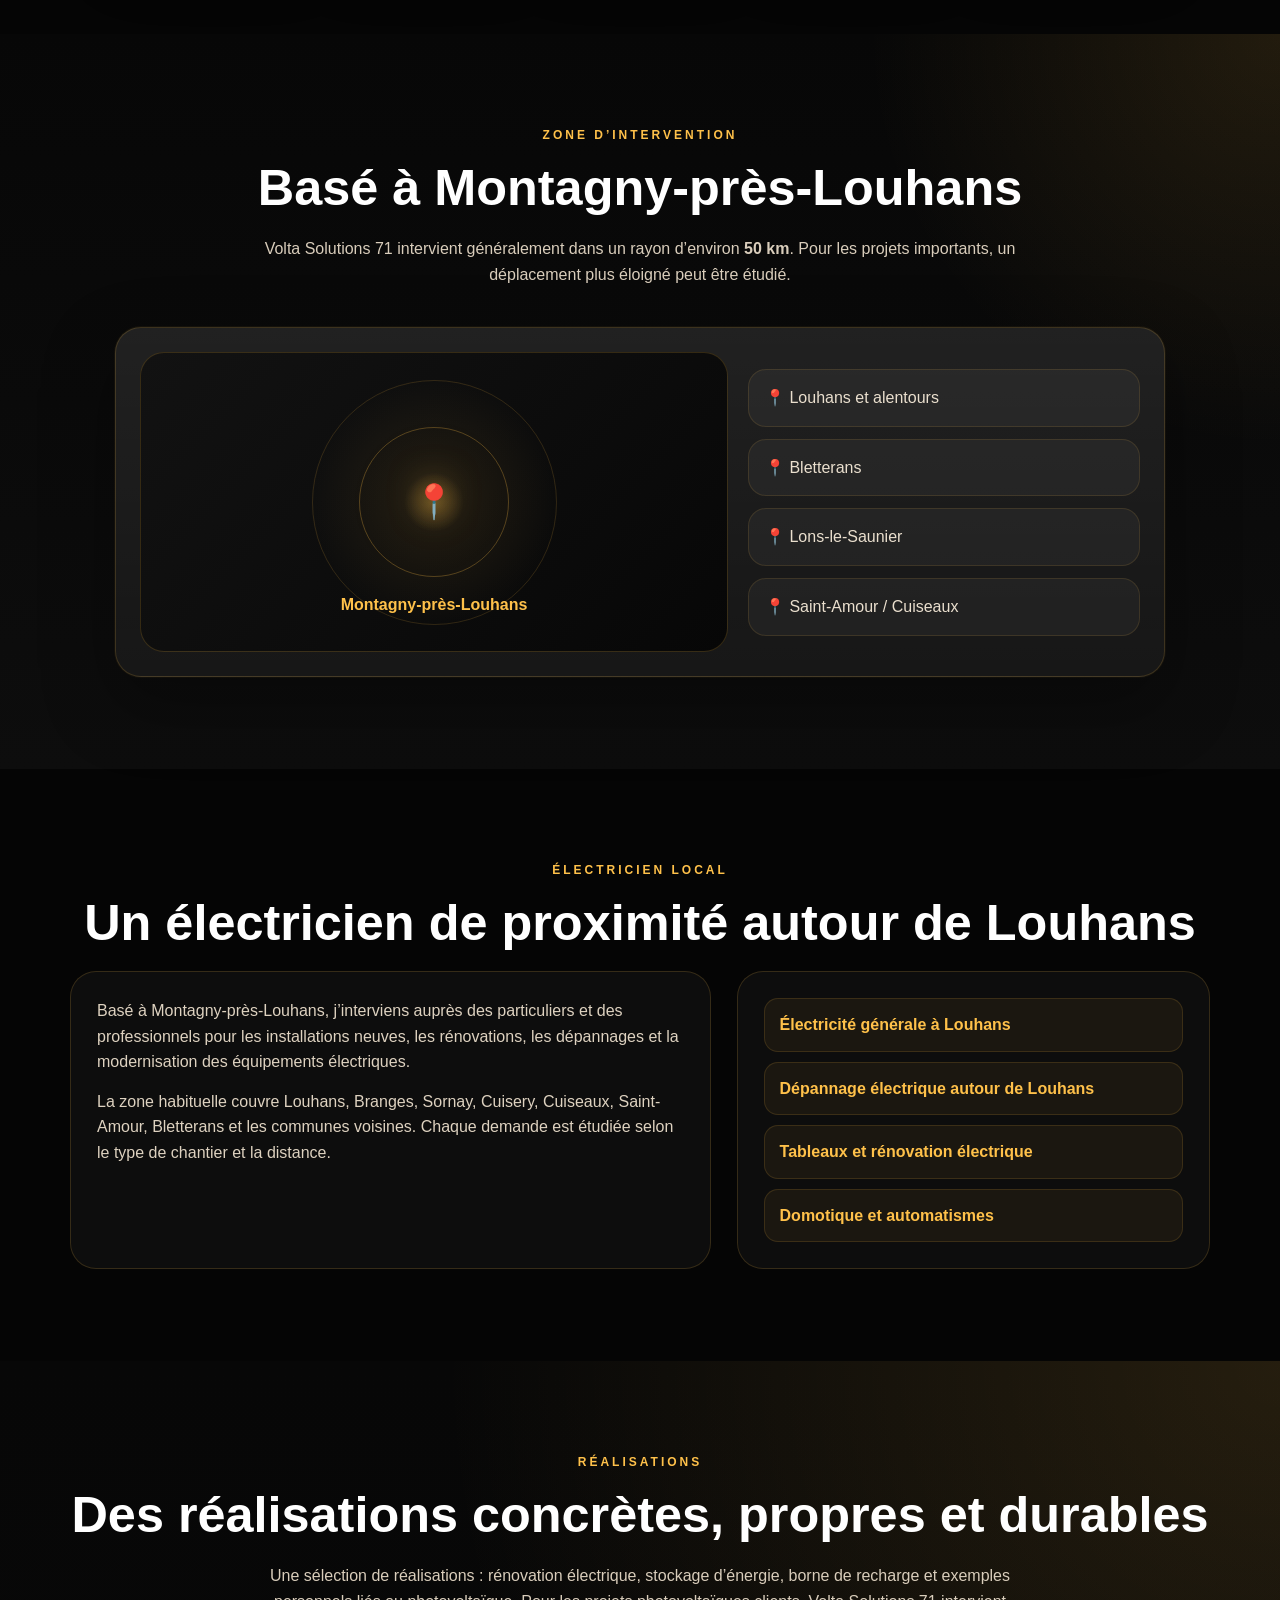
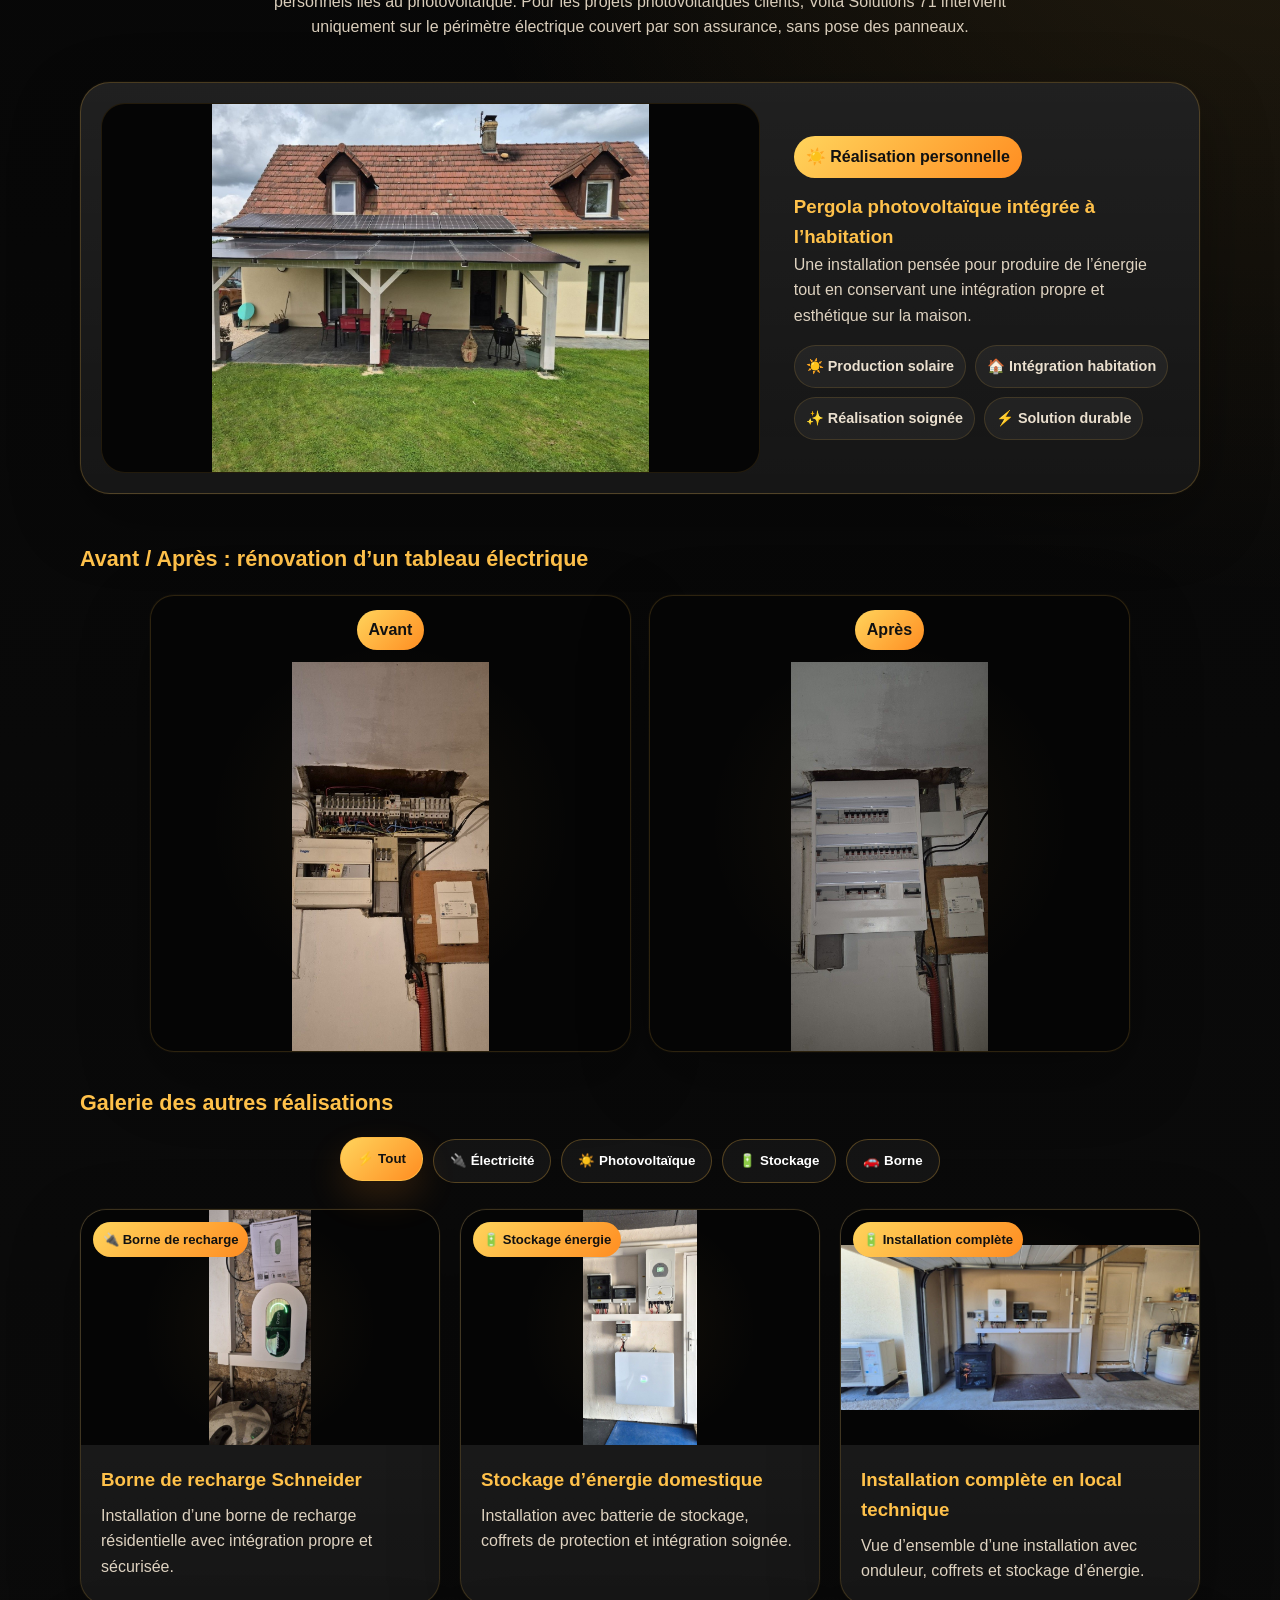
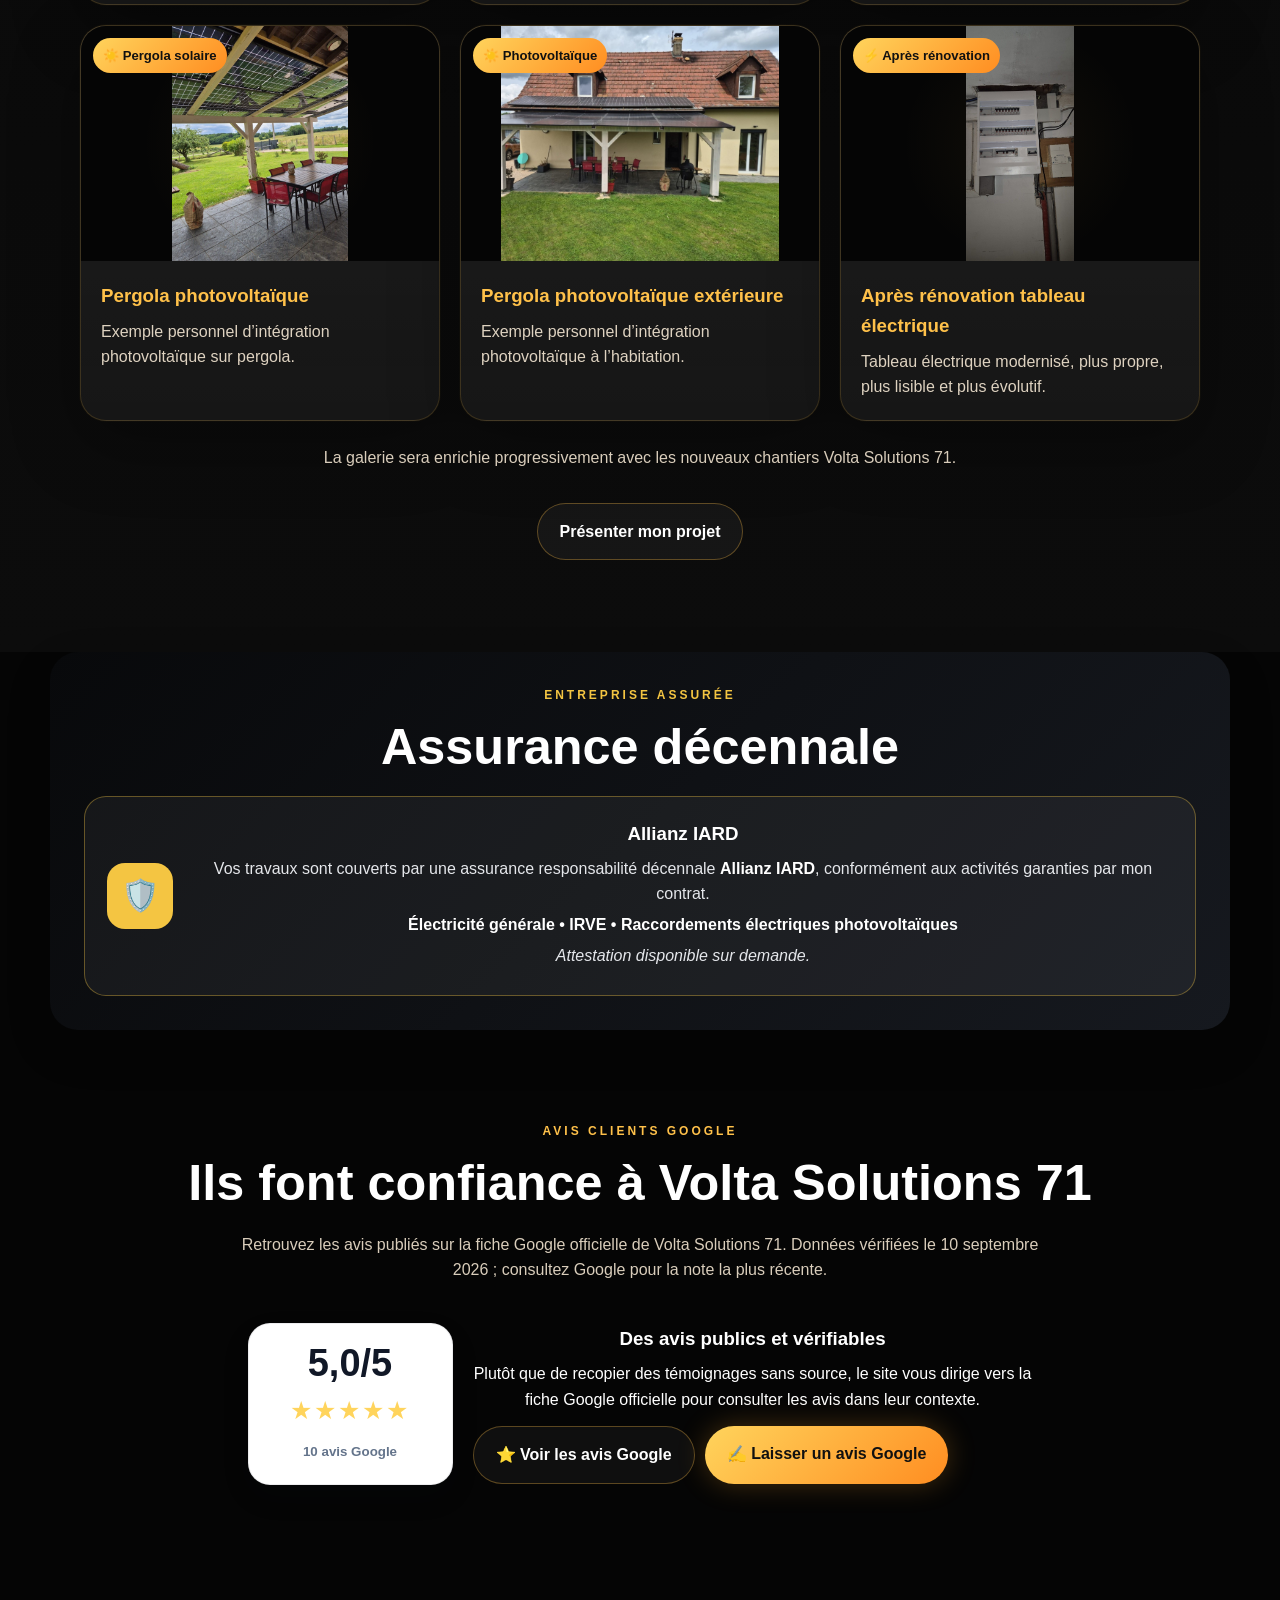
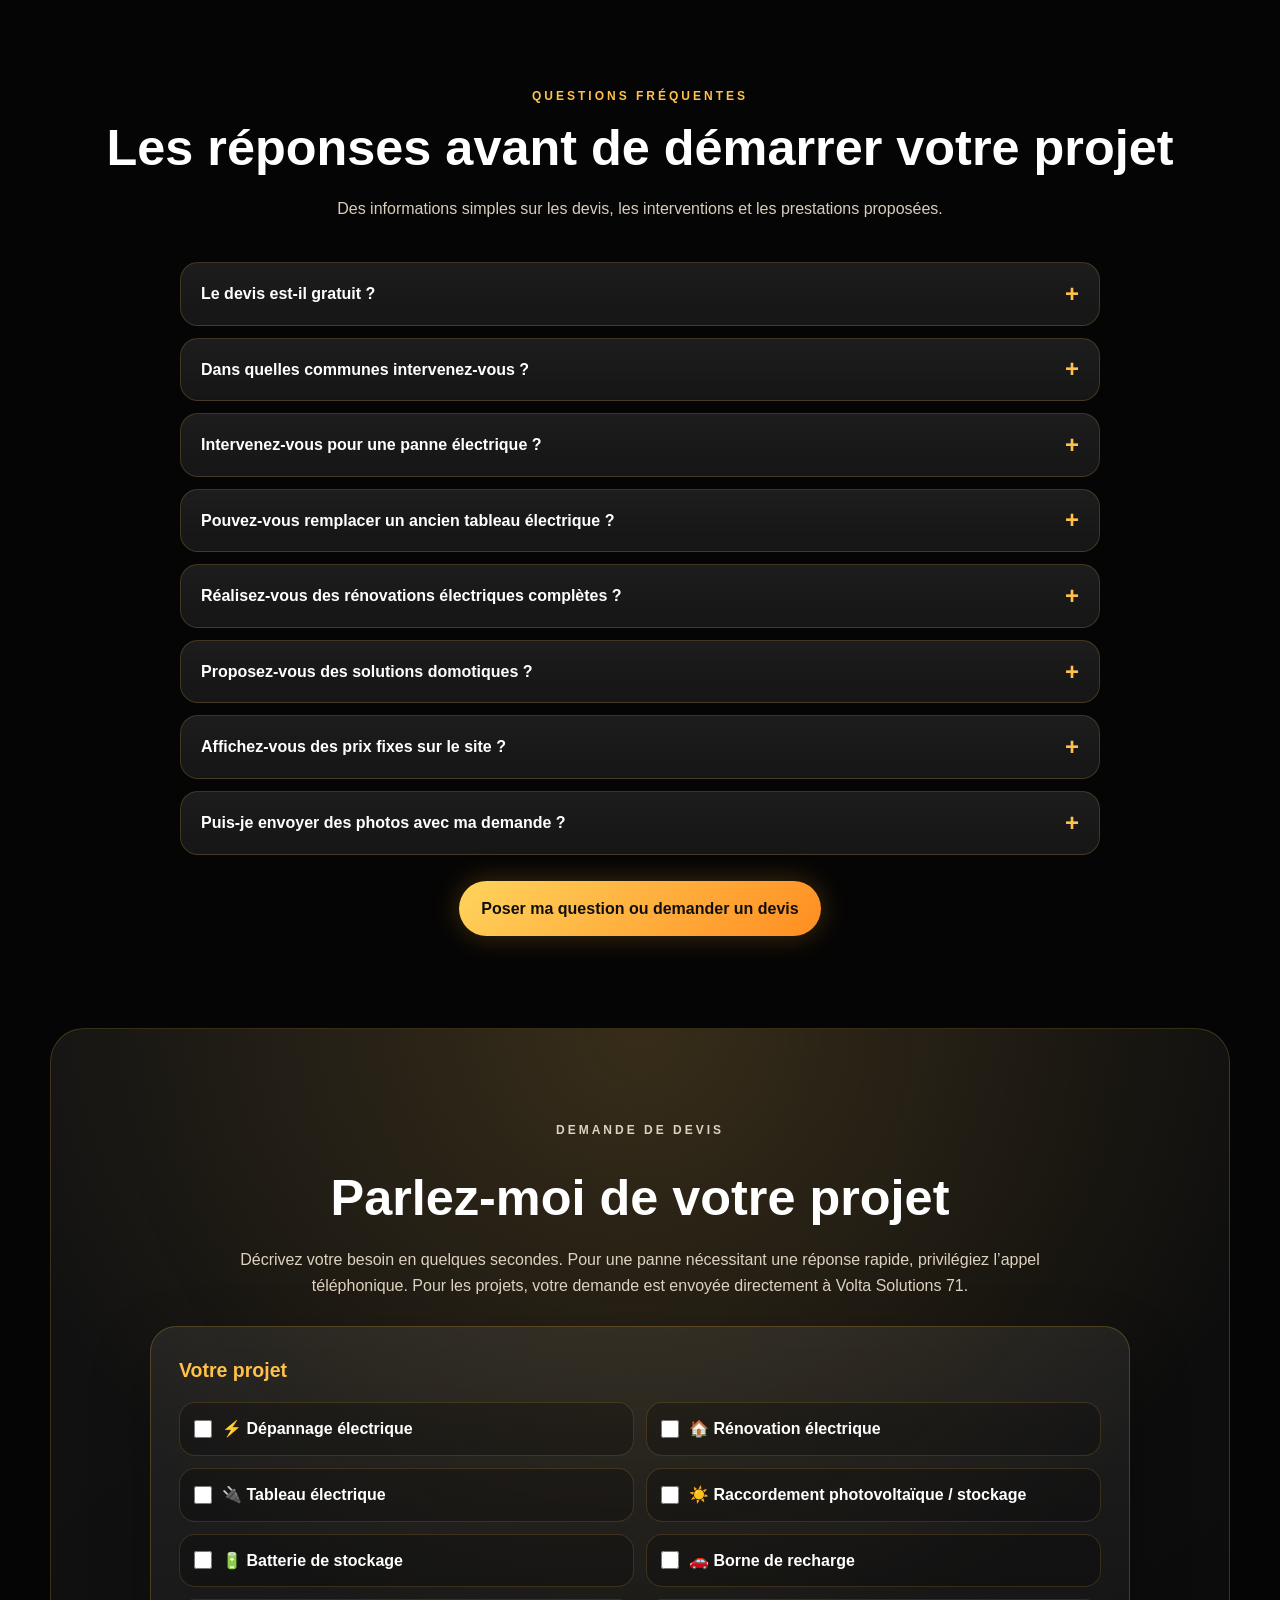
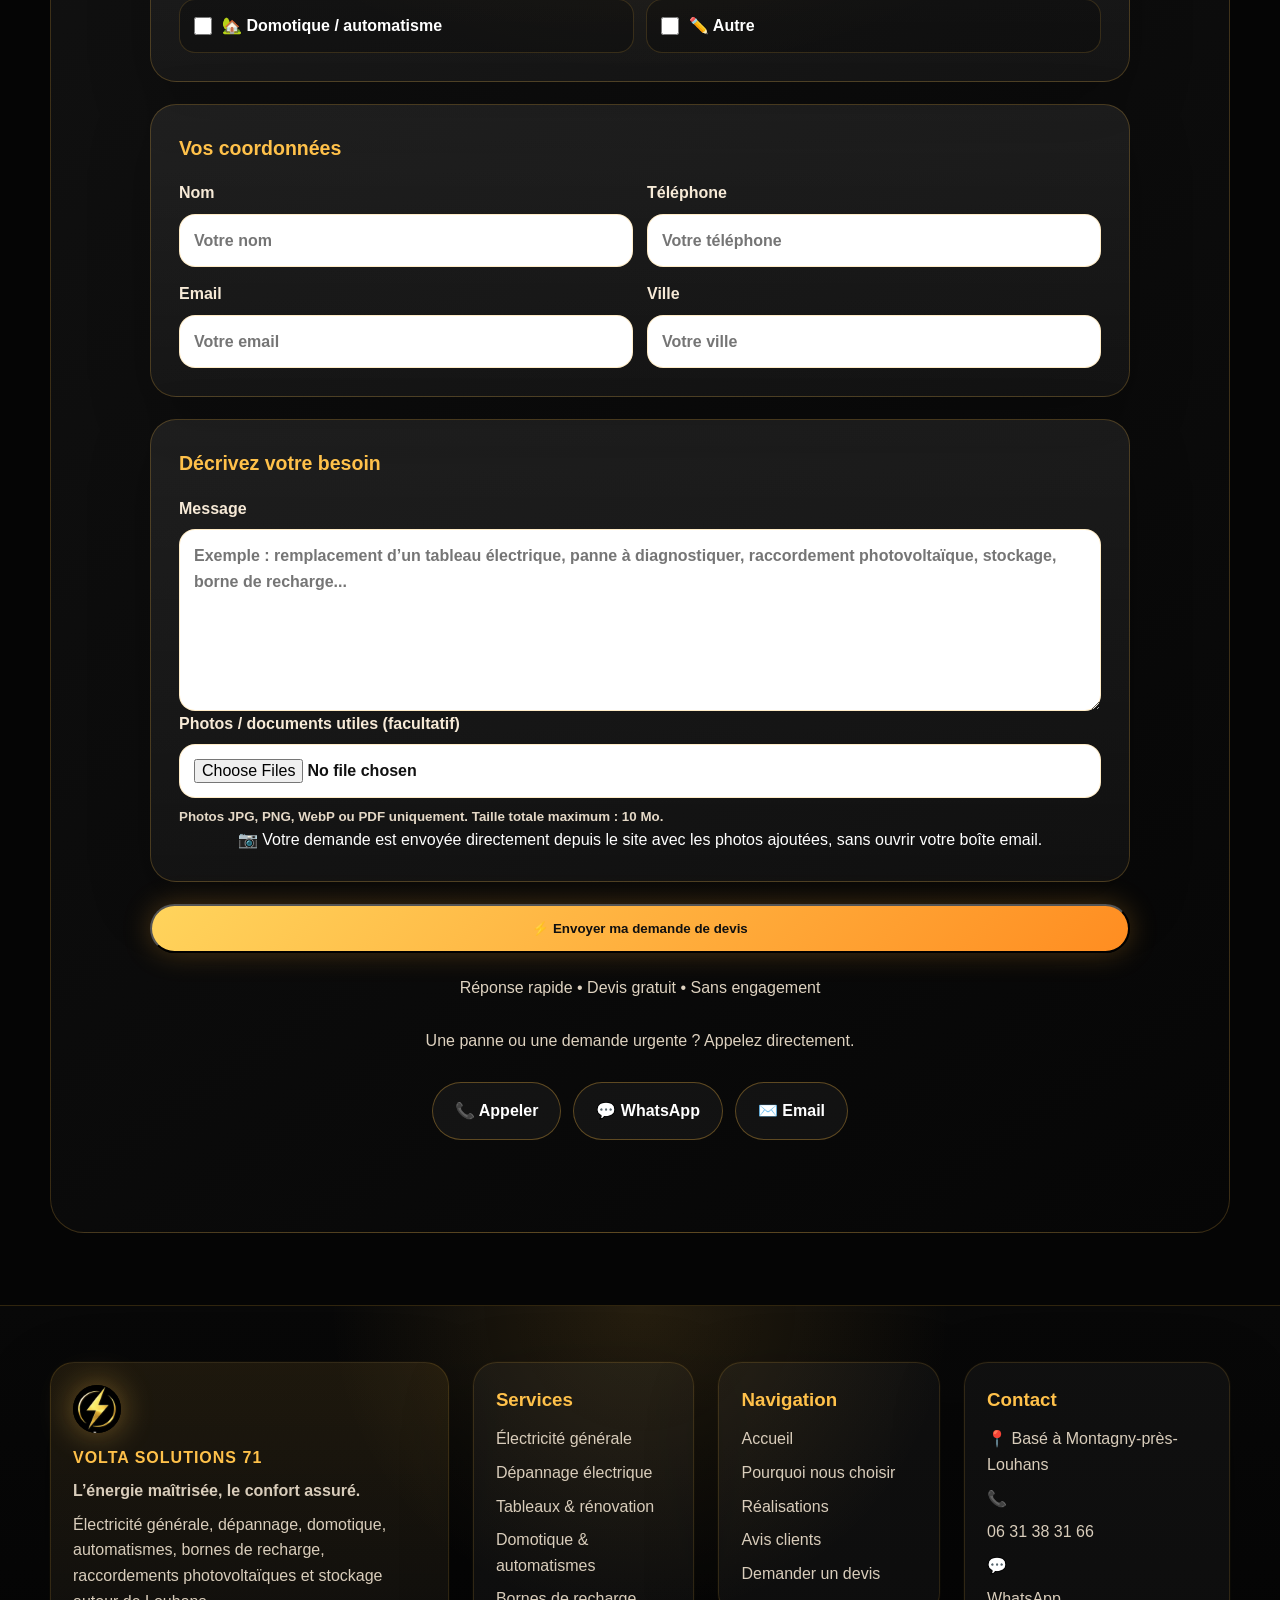
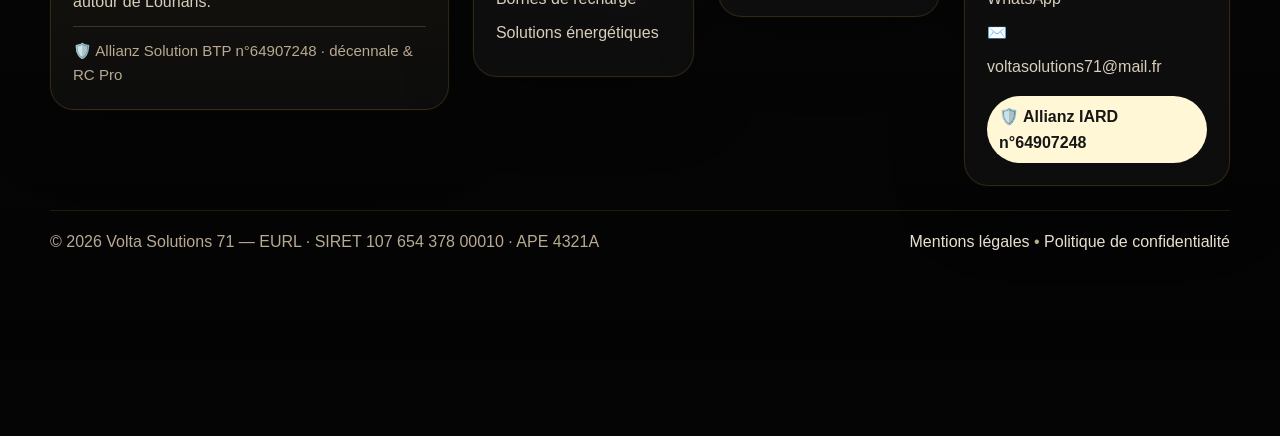
==== commit 135df064: "V5.12" ====
--- a/index.html
+++ b/index.html
@@ -105,12 +105,12 @@
       }
     }
   ]
-}</script><link href="site-update-v57.css" rel="stylesheet"/><link href="apple-touch-icon.png" rel="apple-touch-icon"/></head>
+}</script><link href="site-update-v57.css" rel="stylesheet"/><link href="site-update-v512.css" rel="stylesheet"/><link href="apple-touch-icon.png" rel="apple-touch-icon"/></head>
 <body><div aria-label="Informations utiles" class="top-trust-strip"><span>⚡ Dépannage &amp; devis</span><span>📍 Louhans et environ 50 km</span><span>⭐ 5,0/5 • 10 avis Google</span><span>🛡️ Décennale Allianz IARD</span></div>
 <header class="hero hero-human" id="accueil">
 <nav class="navbar navbar-human">
 <a aria-label="Accueil Volta Solutions 71" class="brand-link brand-human" href="#accueil">
-<img alt="" class="nav-logo" src="logo-volta-solutions-71.png"/>
+<img alt="" class="nav-logo" src="logo-volta-solutions-71-symbol.png"/>
 <span>
 <strong>Volta Solutions 71</strong>
 <small>Électricité générale &amp; solutions énergétiques</small>
@@ -119,7 +119,7 @@
 <div aria-label="Navigation principale" class="nav-menu"><a class="active" href="#accueil">Accueil</a><a href="#services">Services</a><a href="#realisations">Réalisations</a><a href="#faq">FAQ</a><a href="#devis">Contact</a></div>
 <a class="nav-phone" href="tel:0631383166">📞 06 31 38 31 66</a>
 </nav>
-<div class="hero-human-grid">
+<div class="hero-human-grid" id="a-propos">
 <div class="hero-human-text">
 <p class="hero-kicker">Artisan électricien local • Montagny-près-Louhans</p>
 <h1 class="hero-title"><span>Électricien à Louhans</span> <span>et alentours</span></h1>
@@ -608,7 +608,7 @@
 <footer class="footer-premium">
 <div class="footer-grid">
 <div class="footer-col footer-main">
-<img alt="" class="footer-icon" src="logo-volta-solutions-71.png"/>
+<img alt="" class="footer-icon" src="logo-volta-solutions-71-symbol.png"/>
 <div class="footer-brand">Volta Solutions 71</div>
 <p class="footer-slogan">L’énergie maîtrisée, le confort assuré.</p>
 <p>
@@ -977,5 +977,30 @@
     if (link.classList.contains('js-track-service')) gtag('event', 'view_service', { service_url: href });
     if (href === '#devis') gtag('event', 'click_quote', { event_category: 'contact' });
   });
-</script></body>
+</script>
+<script>
+  // V5.12 — conserve le formulaire unique tout en mémorisant le service d'origine.
+  (function () {
+    const params = new URLSearchParams(window.location.search);
+    const project = params.get('projet');
+    if (!project) return;
+
+    const mapping = {
+      depannage: 'Dépannage électrique',
+      electricite: 'Rénovation électrique',
+      tableau: 'Tableau électrique',
+      borne: 'Borne de recharge',
+      domotique: 'Domotique / automatisme',
+      energie: 'Raccordement photovoltaïque / stockage'
+    };
+
+    const expectedValue = mapping[project];
+    if (!expectedValue) return;
+
+    document.querySelectorAll('input[name="projet"]').forEach((input) => {
+      if (input.value === expectedValue) input.checked = true;
+    });
+  })();
+</script>
+</body>
 </html>
--- a/site-update-v512.css
+++ b/site-update-v512.css
@@ -0,0 +1,63 @@
+/* Volta Solutions 71 — V5.12 navigation + logo UX
+   Additive layer only. Existing V5 styles remain authoritative. */
+
+.service-quick-nav{
+  display:flex;
+  align-items:center;
+  justify-content:center;
+  flex-wrap:wrap;
+  gap:.45rem .8rem;
+  max-width:1180px;
+  margin:0 auto;
+  padding:.7rem 1rem .2rem;
+}
+.service-quick-nav a{
+  display:inline-flex;
+  align-items:center;
+  min-height:38px;
+  padding:.42rem .72rem;
+  border:1px solid rgba(250,222,91,.30);
+  border-radius:999px;
+  color:inherit;
+  text-decoration:none;
+  font-weight:700;
+  font-size:.92rem;
+  line-height:1.15;
+  background:rgba(0,0,0,.16);
+  transition:transform .16s ease, border-color .16s ease, background .16s ease;
+}
+.service-quick-nav a:hover,
+.service-quick-nav a:focus-visible{
+  transform:translateY(-1px);
+  border-color:rgba(250,222,91,.75);
+  background:rgba(250,222,91,.10);
+  outline:none;
+}
+.service-quick-nav a.service-quick-cta{
+  background:#FADE5B;
+  color:#111;
+  border-color:#FADE5B;
+}
+.service-quick-nav a.service-quick-cta:hover,
+.service-quick-nav a.service-quick-cta:focus-visible{
+  background:#ffe978;
+}
+
+/* The header uses the symbol extracted from the official Volta logo.
+   The full official logo remains used where a complete brand lockup is appropriate. */
+.nav-logo,
+.footer-icon{
+  object-fit:contain;
+}
+
+@media (max-width:720px){
+  .service-quick-nav{
+    gap:.35rem;
+    padding:.55rem .55rem .1rem;
+  }
+  .service-quick-nav a{
+    min-height:36px;
+    padding:.38rem .58rem;
+    font-size:.80rem;
+  }
+}
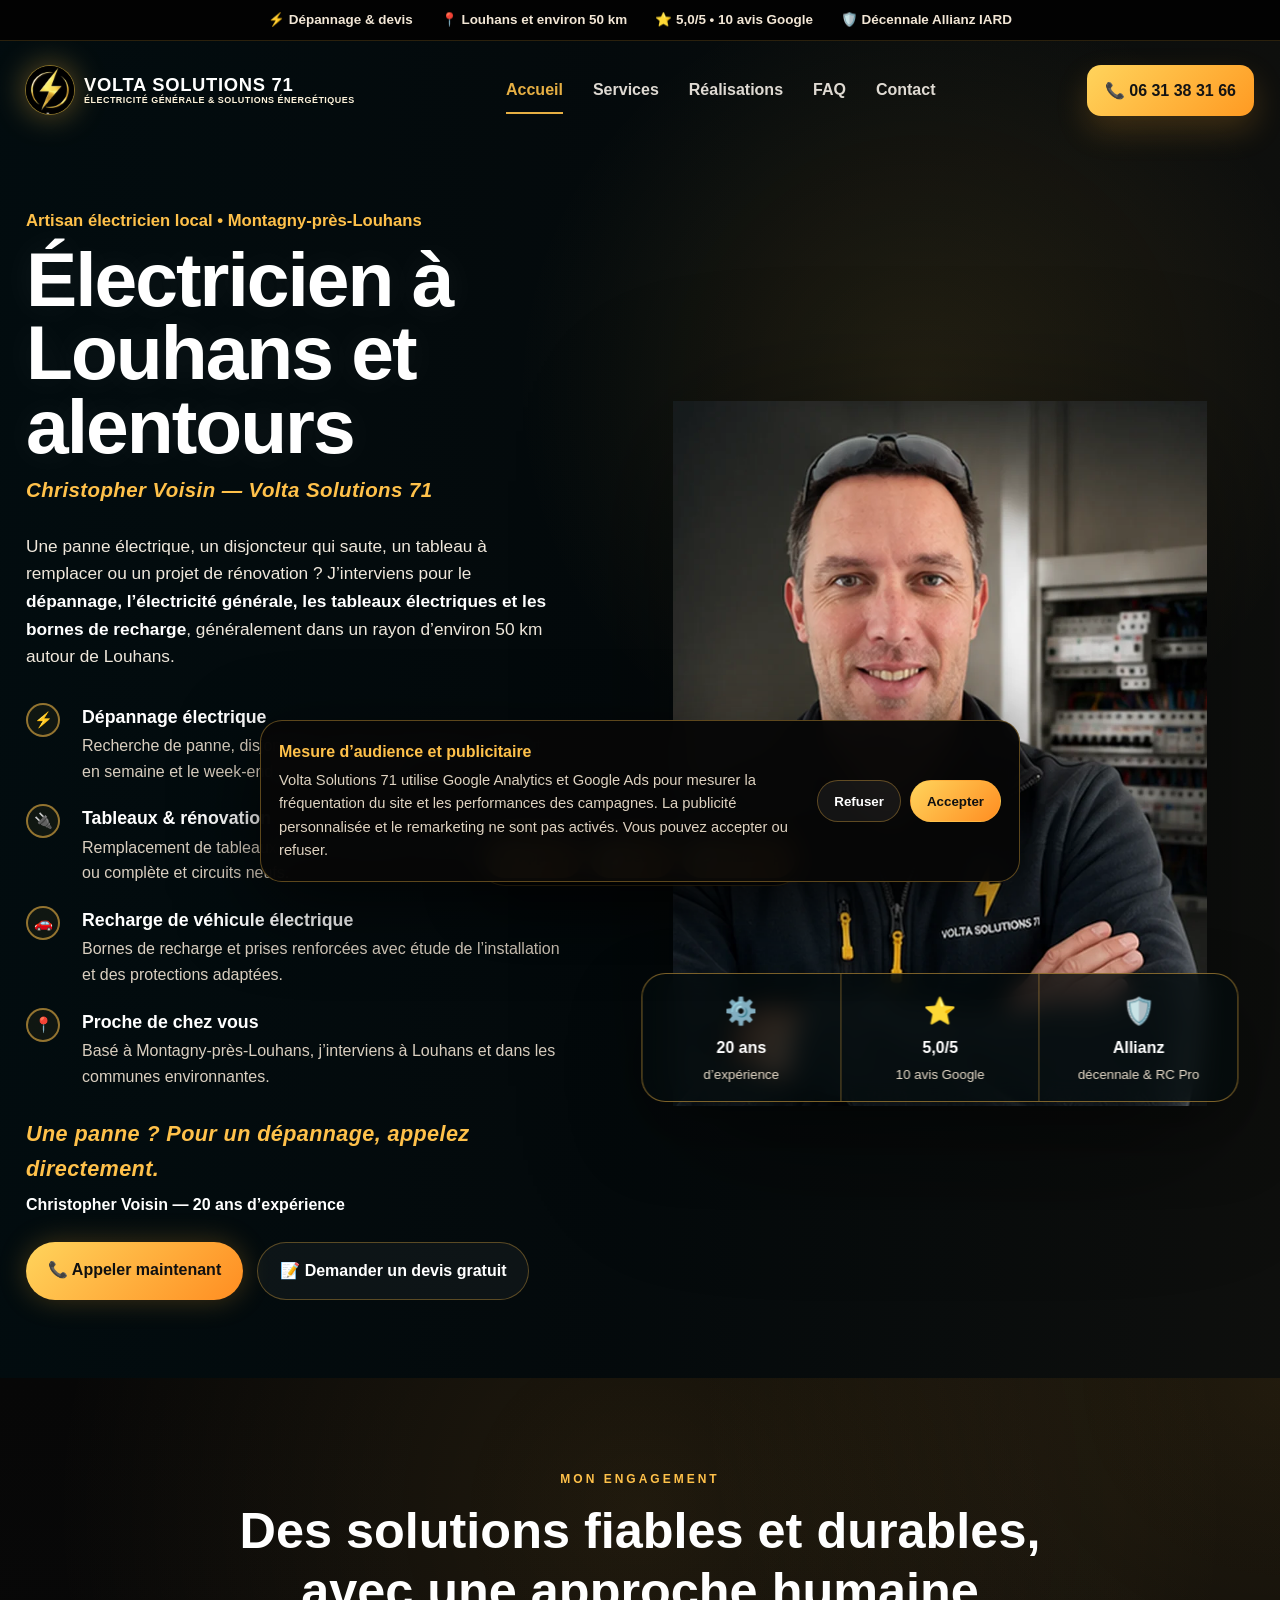
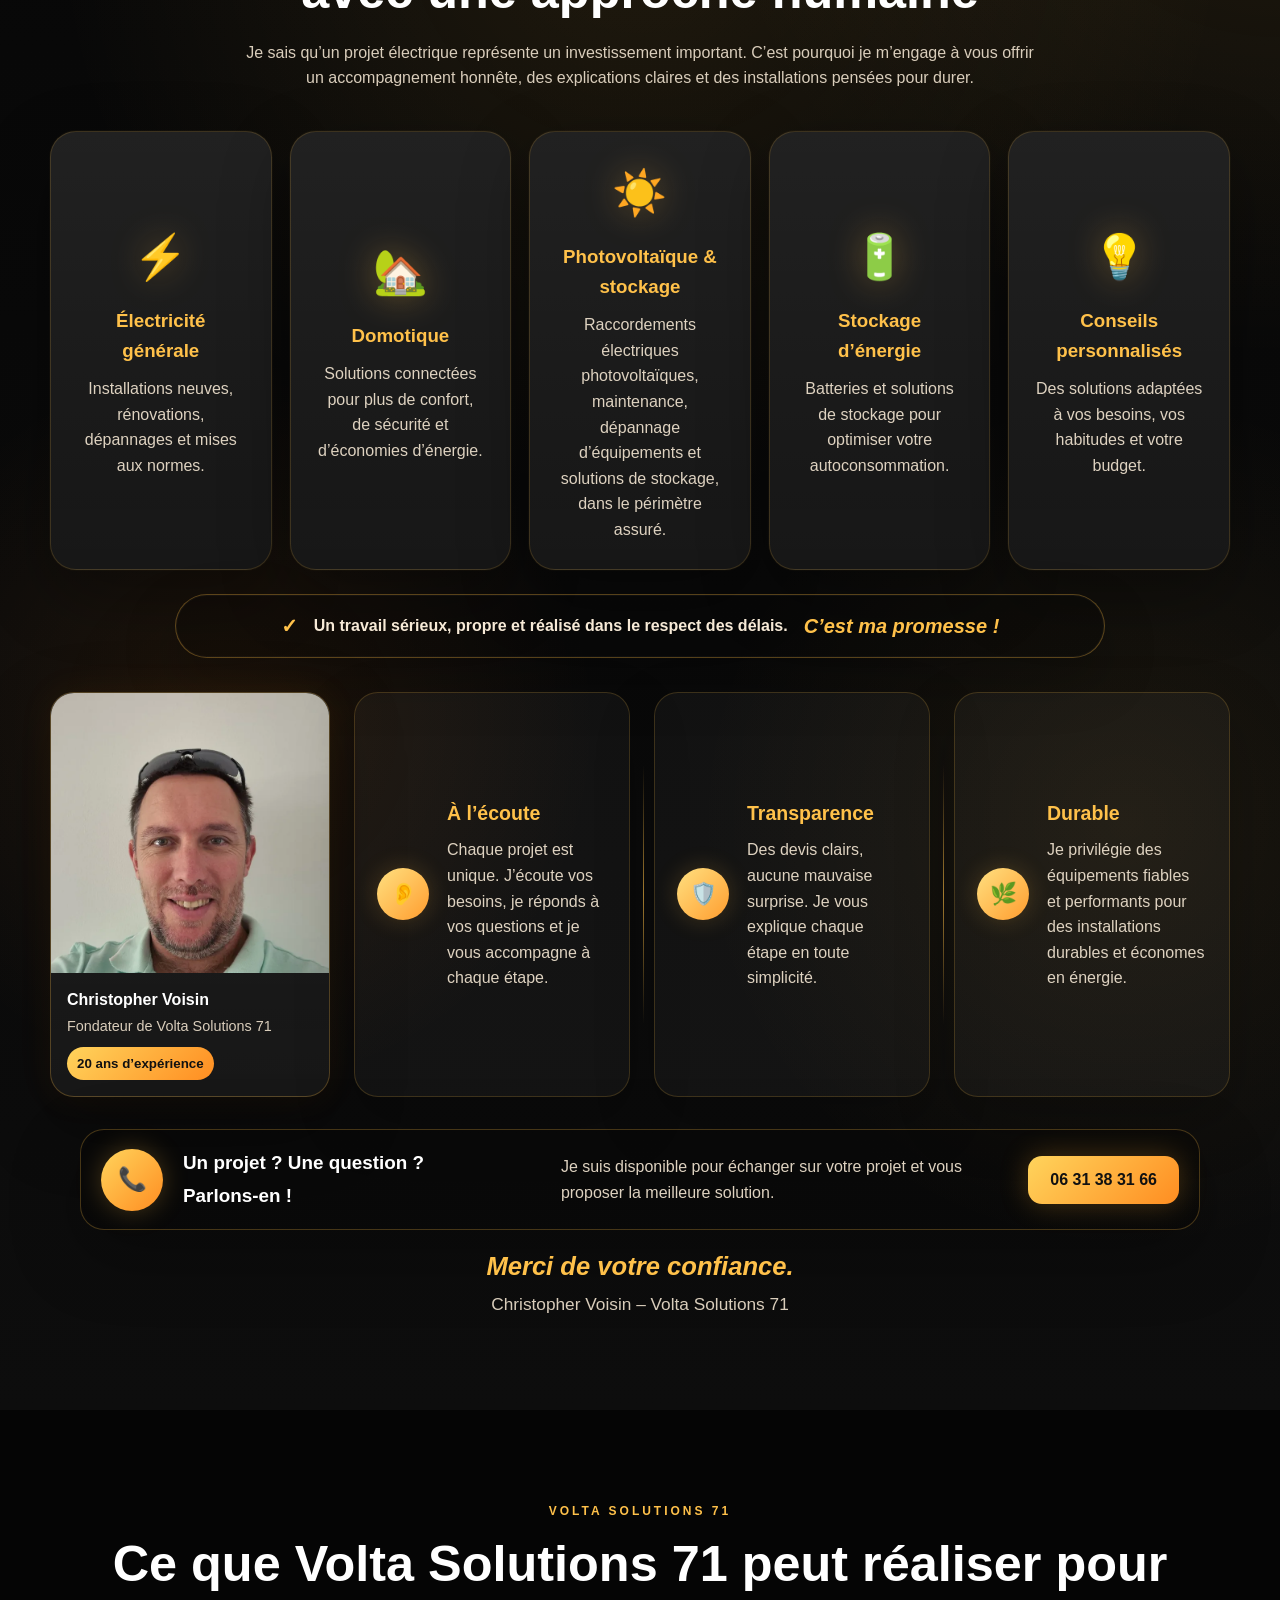
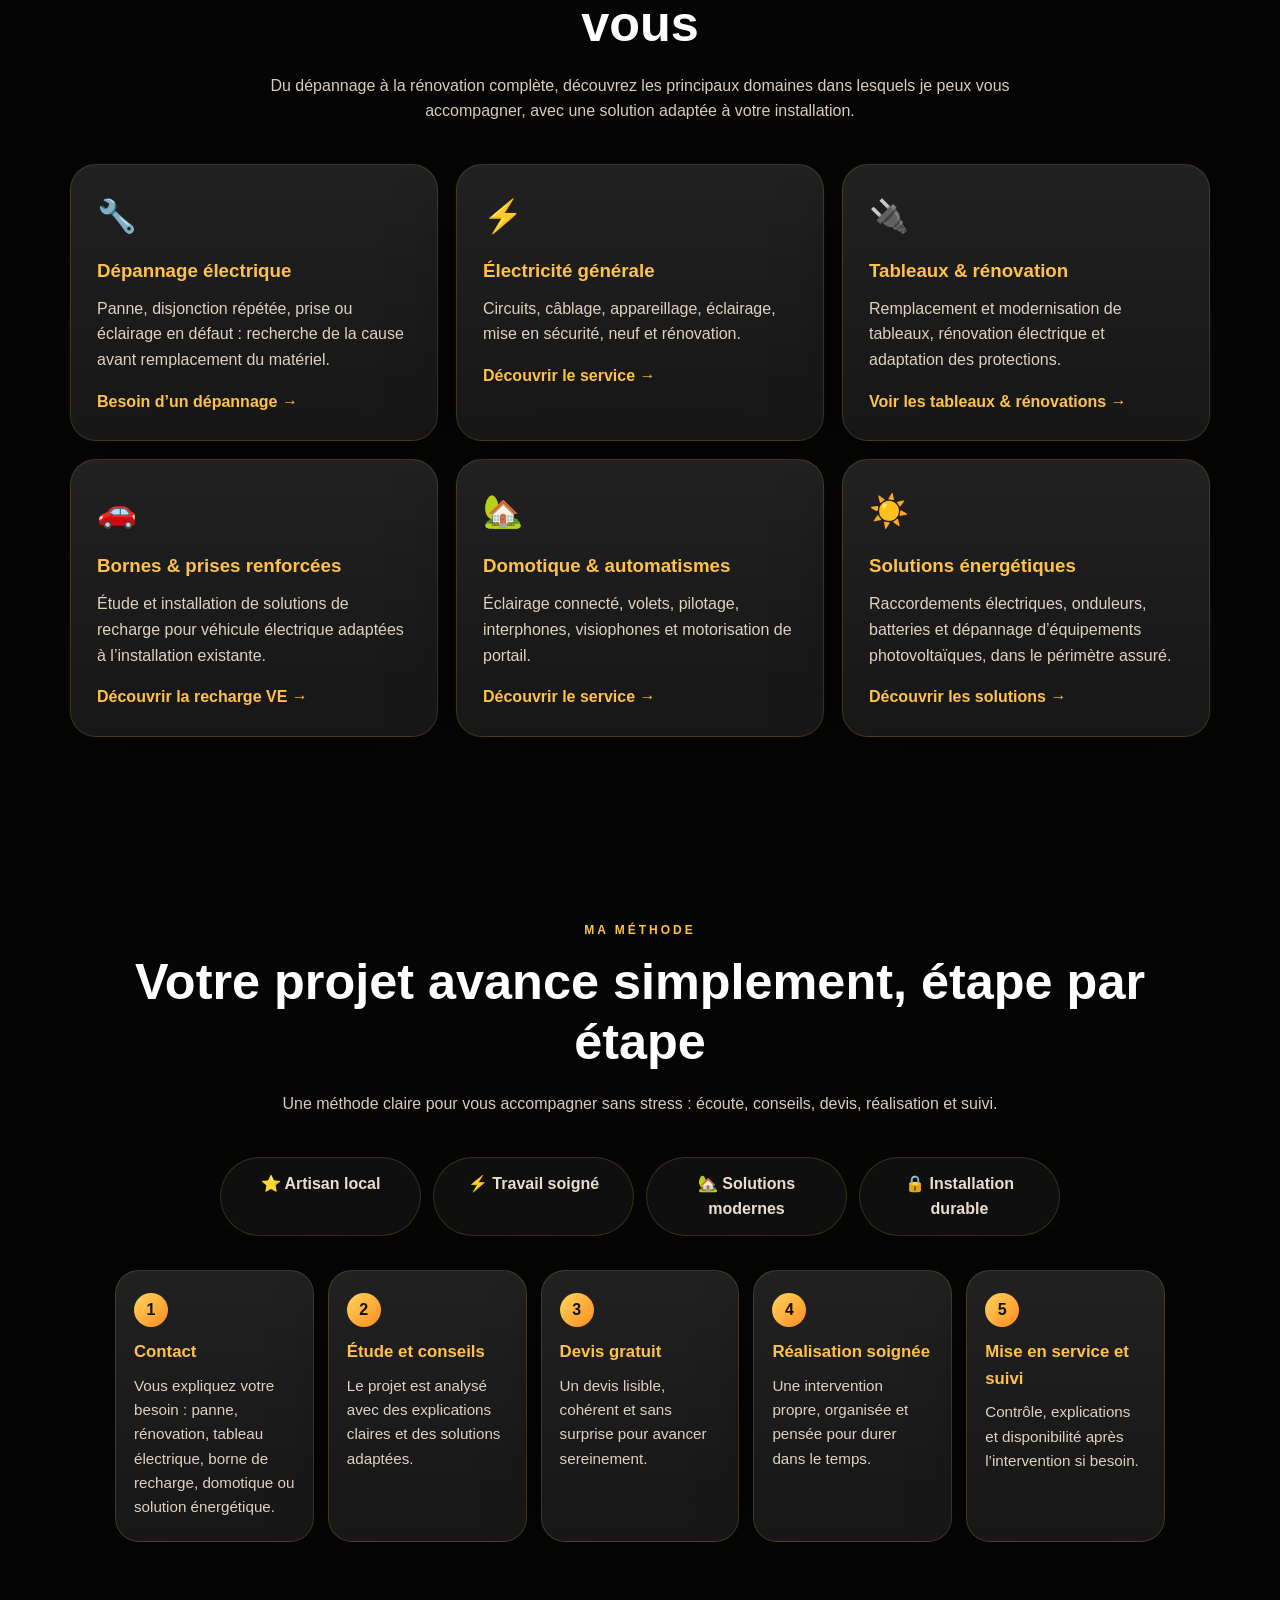
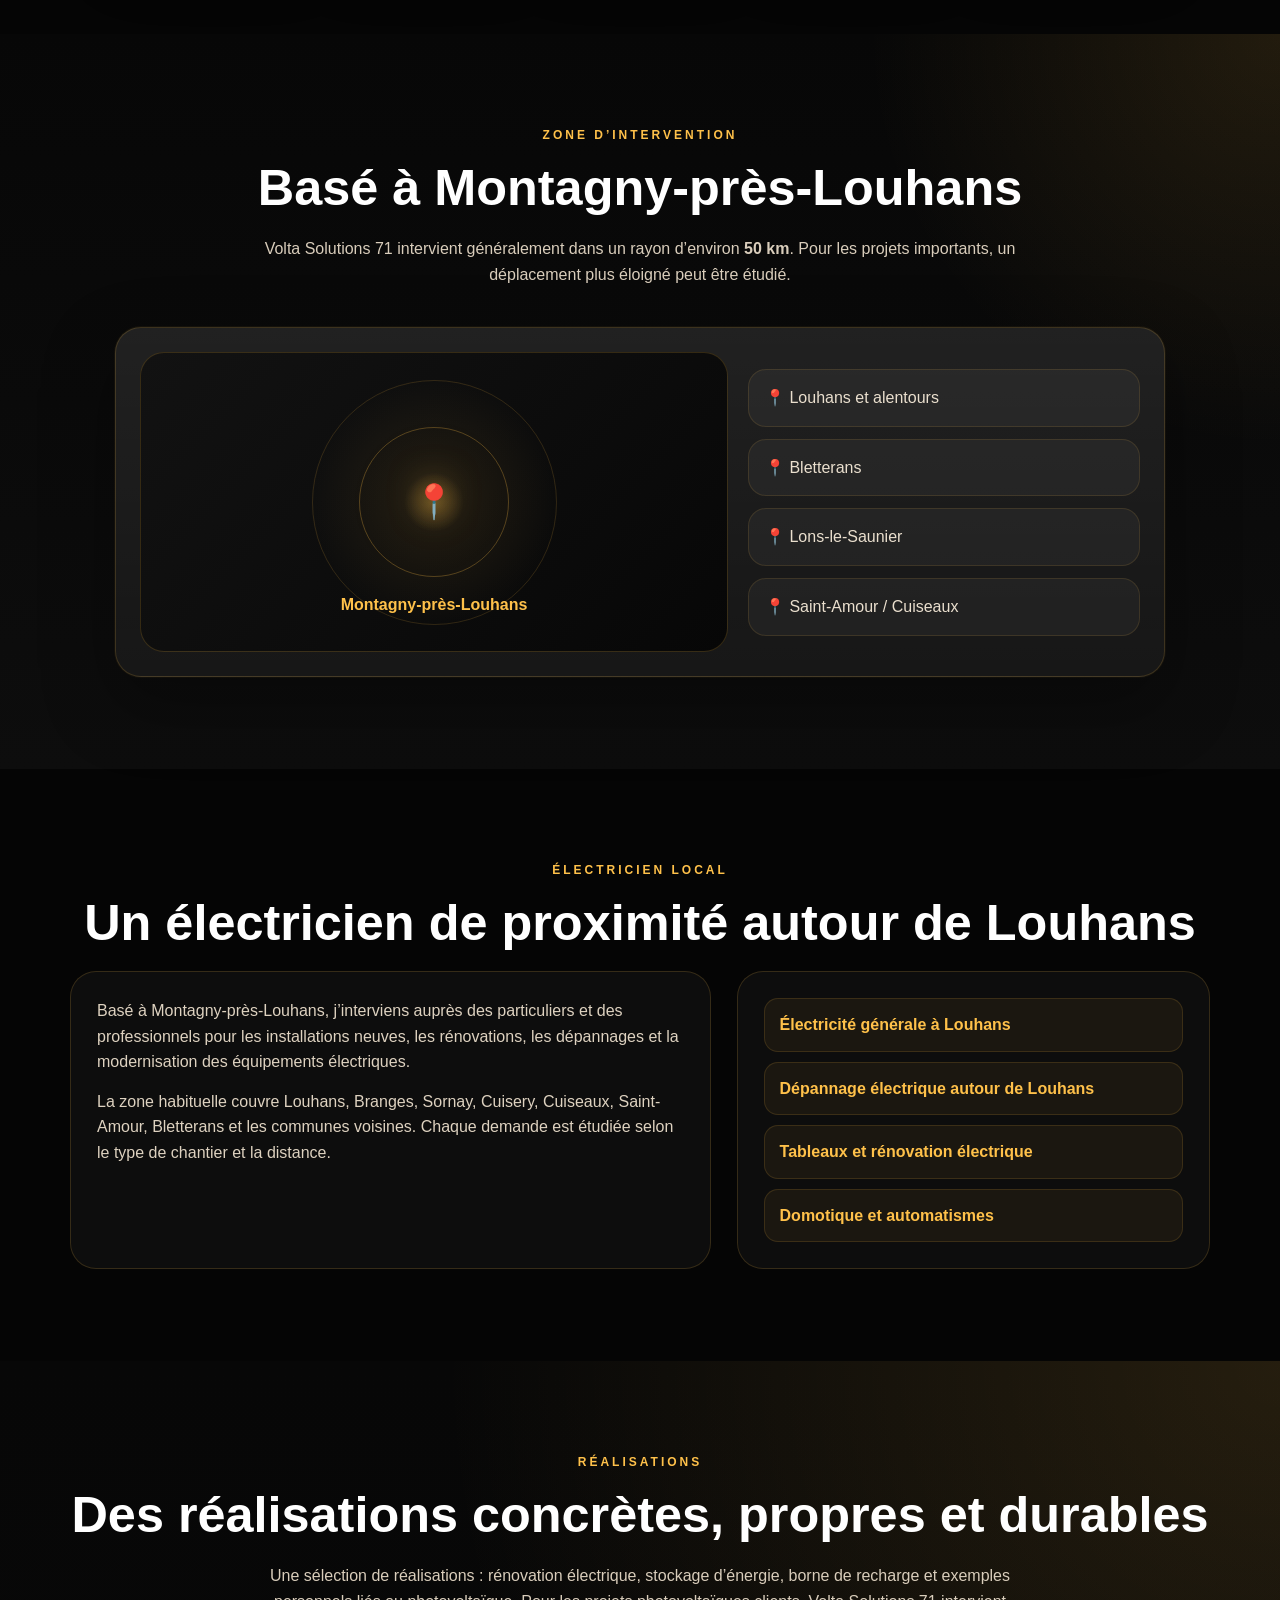
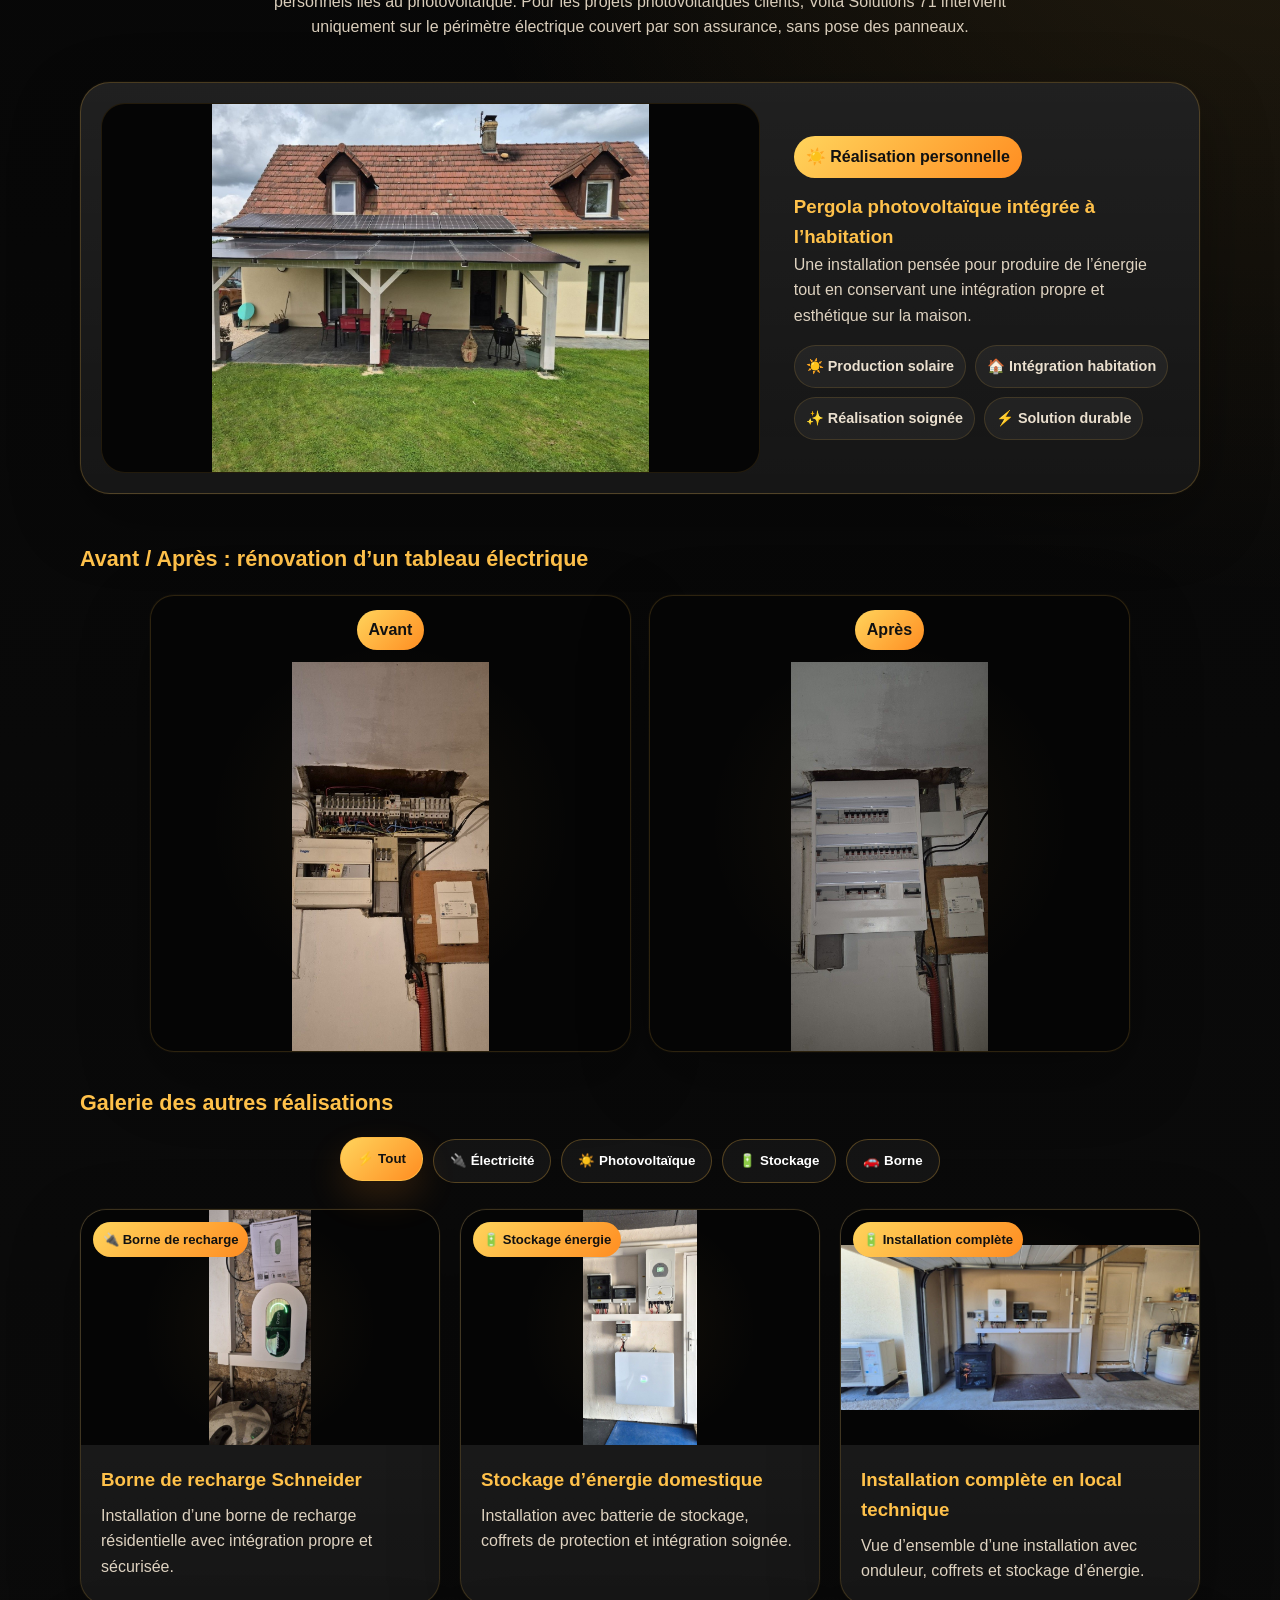
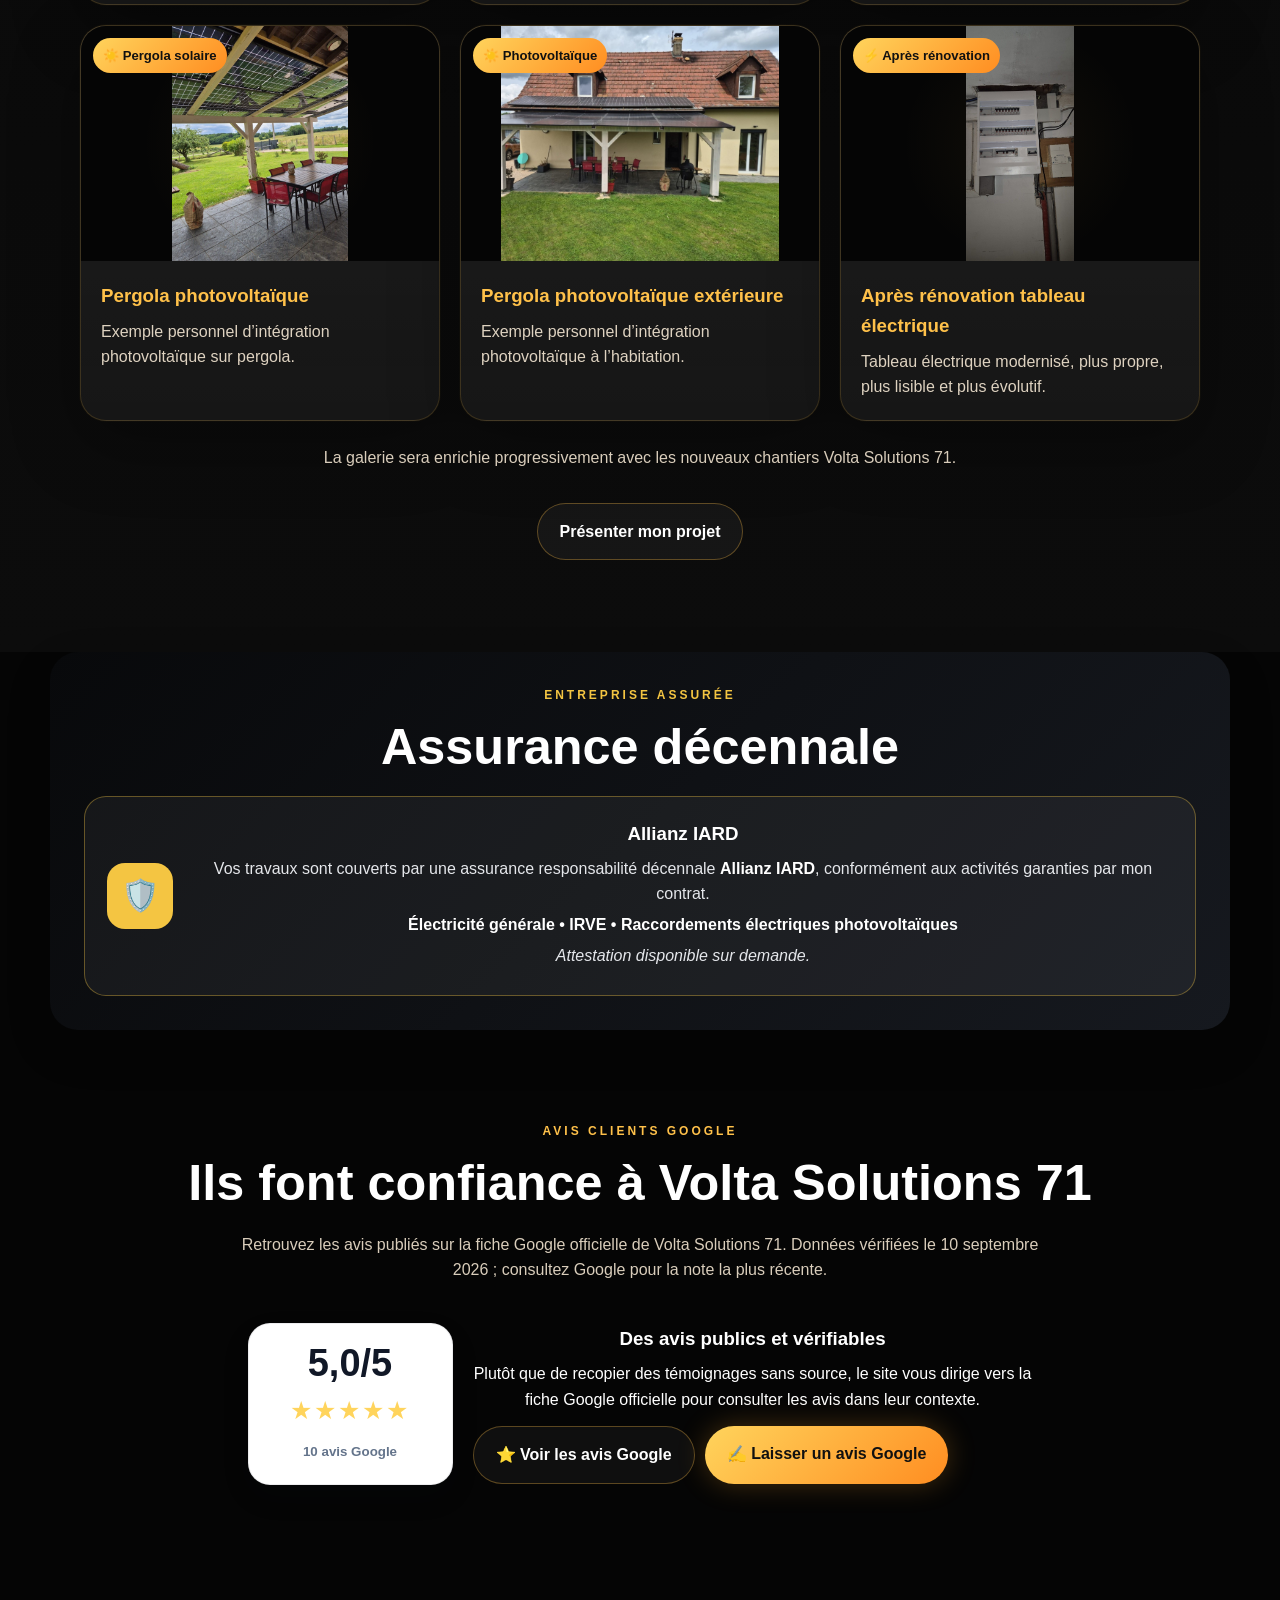
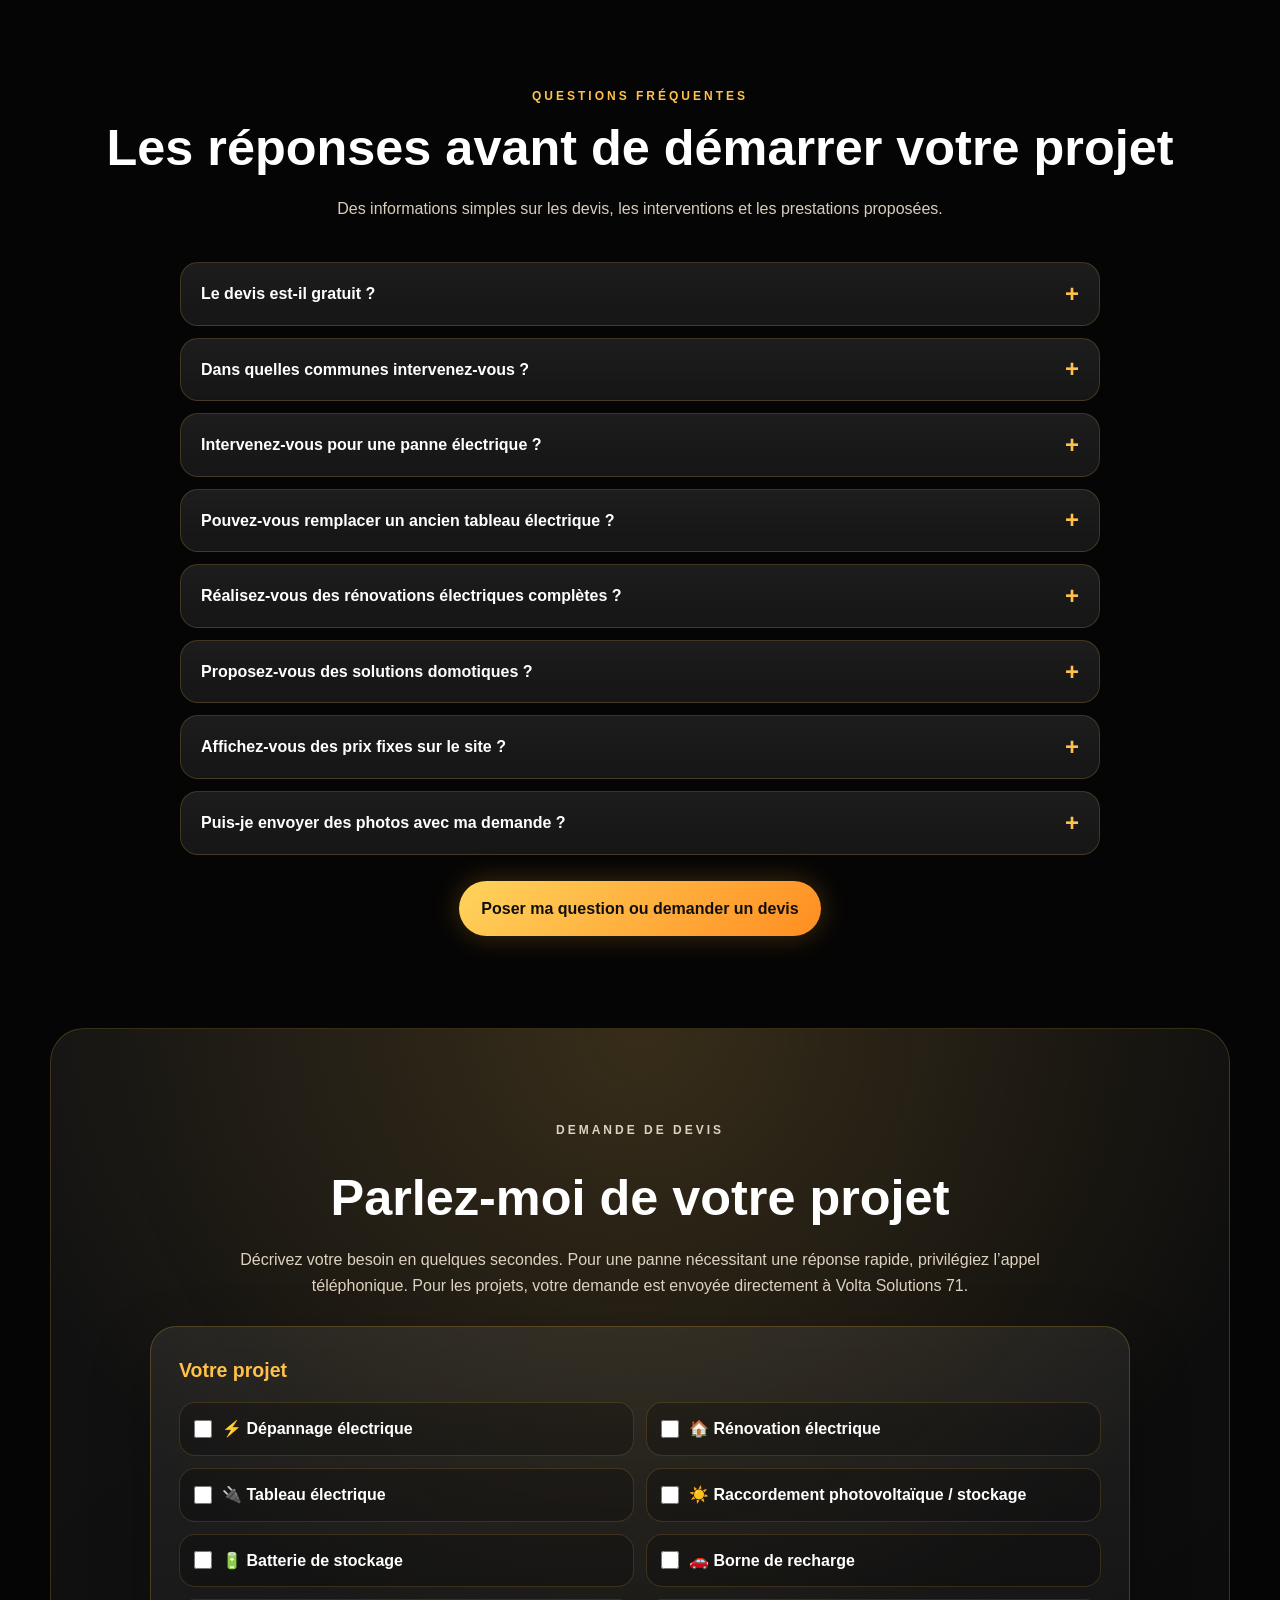
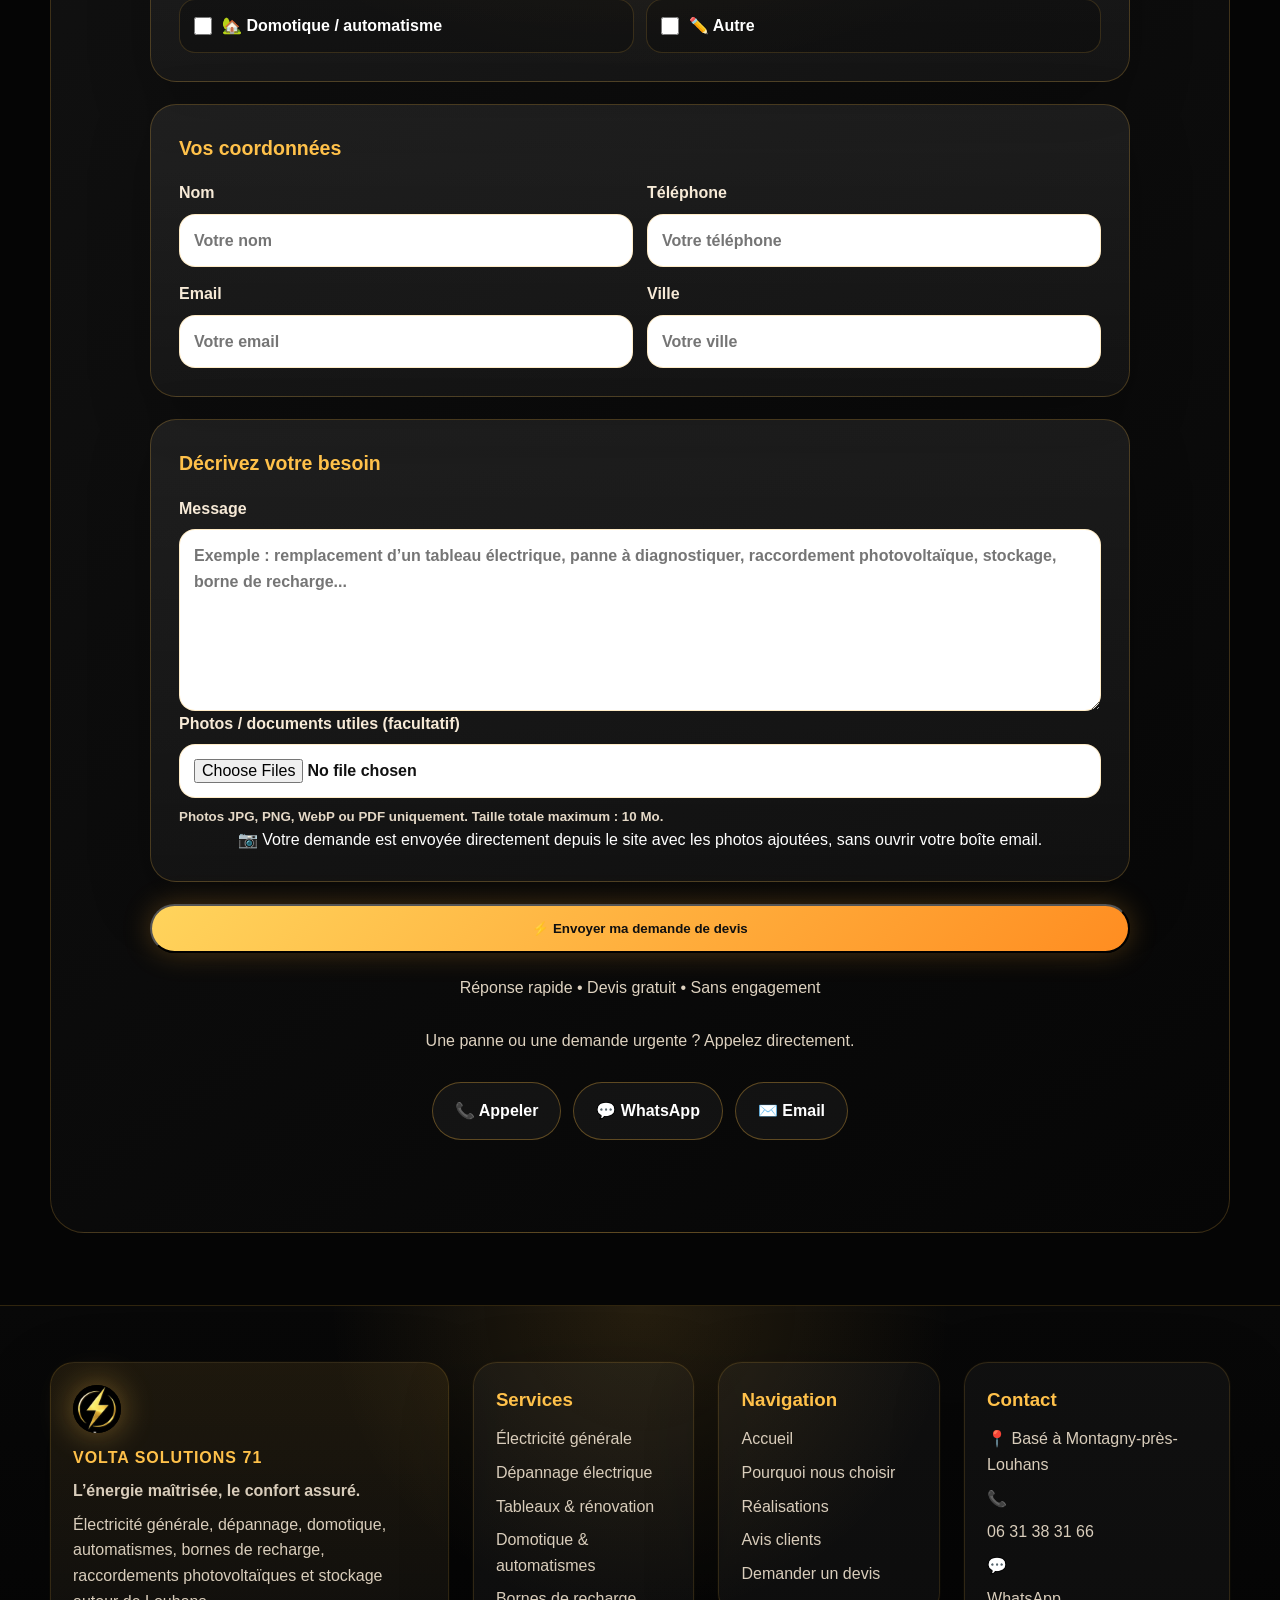
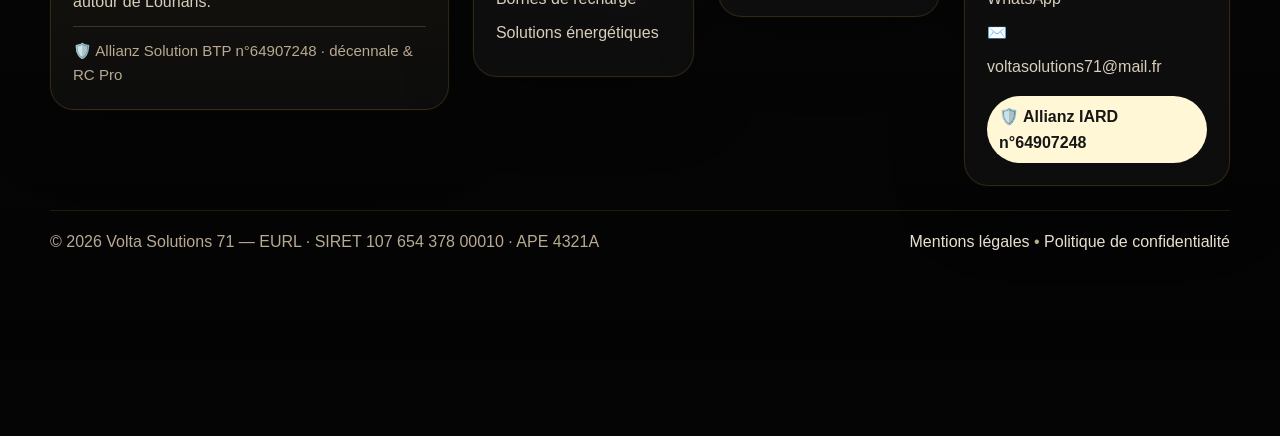
==== commit 257e66c6: "V5.12.1" ====
--- a/index.html
+++ b/index.html
@@ -929,8 +929,8 @@
 </script>
 <div class="cookie-consent" hidden="" id="cookieConsent">
 <div>
-<strong>Mesure d’audience</strong>
-<p>Volta Solutions 71 utilise Google Analytics uniquement pour mesurer la fréquentation du site. Vous pouvez accepter ou refuser.</p>
+<strong>Mesure d’audience et publicitaire</strong>
+<p>Volta Solutions 71 utilise Google Analytics et Google Ads pour mesurer la fréquentation du site et les performances des campagnes. La publicité personnalisée et le remarketing ne sont pas activés. Vous pouvez accepter ou refuser.</p>
 </div>
 <div class="cookie-actions">
 <button id="cookieReject" type="button">Refuser</button>
@@ -942,23 +942,30 @@
     const consentBox = document.getElementById('cookieConsent');
     const acceptBtn = document.getElementById('cookieAccept');
     const rejectBtn = document.getElementById('cookieReject');
-    const savedConsent = localStorage.getItem('voltaAnalyticsConsent');
+    const consentKey = 'voltaGoogleConsentV2';
+    const savedConsent = localStorage.getItem(consentKey);
+    const legacyConsent = localStorage.getItem('voltaAnalyticsConsent');
 
     function applyConsent(value) {
       const granted = value === 'granted';
       gtag('consent', 'update', {
         'analytics_storage': granted ? 'granted' : 'denied',
-        'ad_storage': 'denied',
-        'ad_user_data': 'denied',
+        'ad_storage': granted ? 'granted' : 'denied',
+        'ad_user_data': granted ? 'granted' : 'denied',
         'ad_personalization': 'denied'
       });
-      localStorage.setItem('voltaAnalyticsConsent', granted ? 'granted' : 'denied');
+      localStorage.setItem(consentKey, granted ? 'granted' : 'denied');
       if (consentBox) consentBox.hidden = true;
     }
 
     if (savedConsent === 'granted' || savedConsent === 'denied') {
       applyConsent(savedConsent);
+    } else if (legacyConsent === 'denied') {
+      // Respecte un refus déjà exprimé avec l’ancienne bannière.
+      applyConsent('denied');
     } else if (consentBox) {
+      // Un ancien accord ne couvrait que Analytics : on redemande l’accord
+      // avant d’activer la mesure publicitaire Google Ads.
       consentBox.hidden = false;
     }
 
